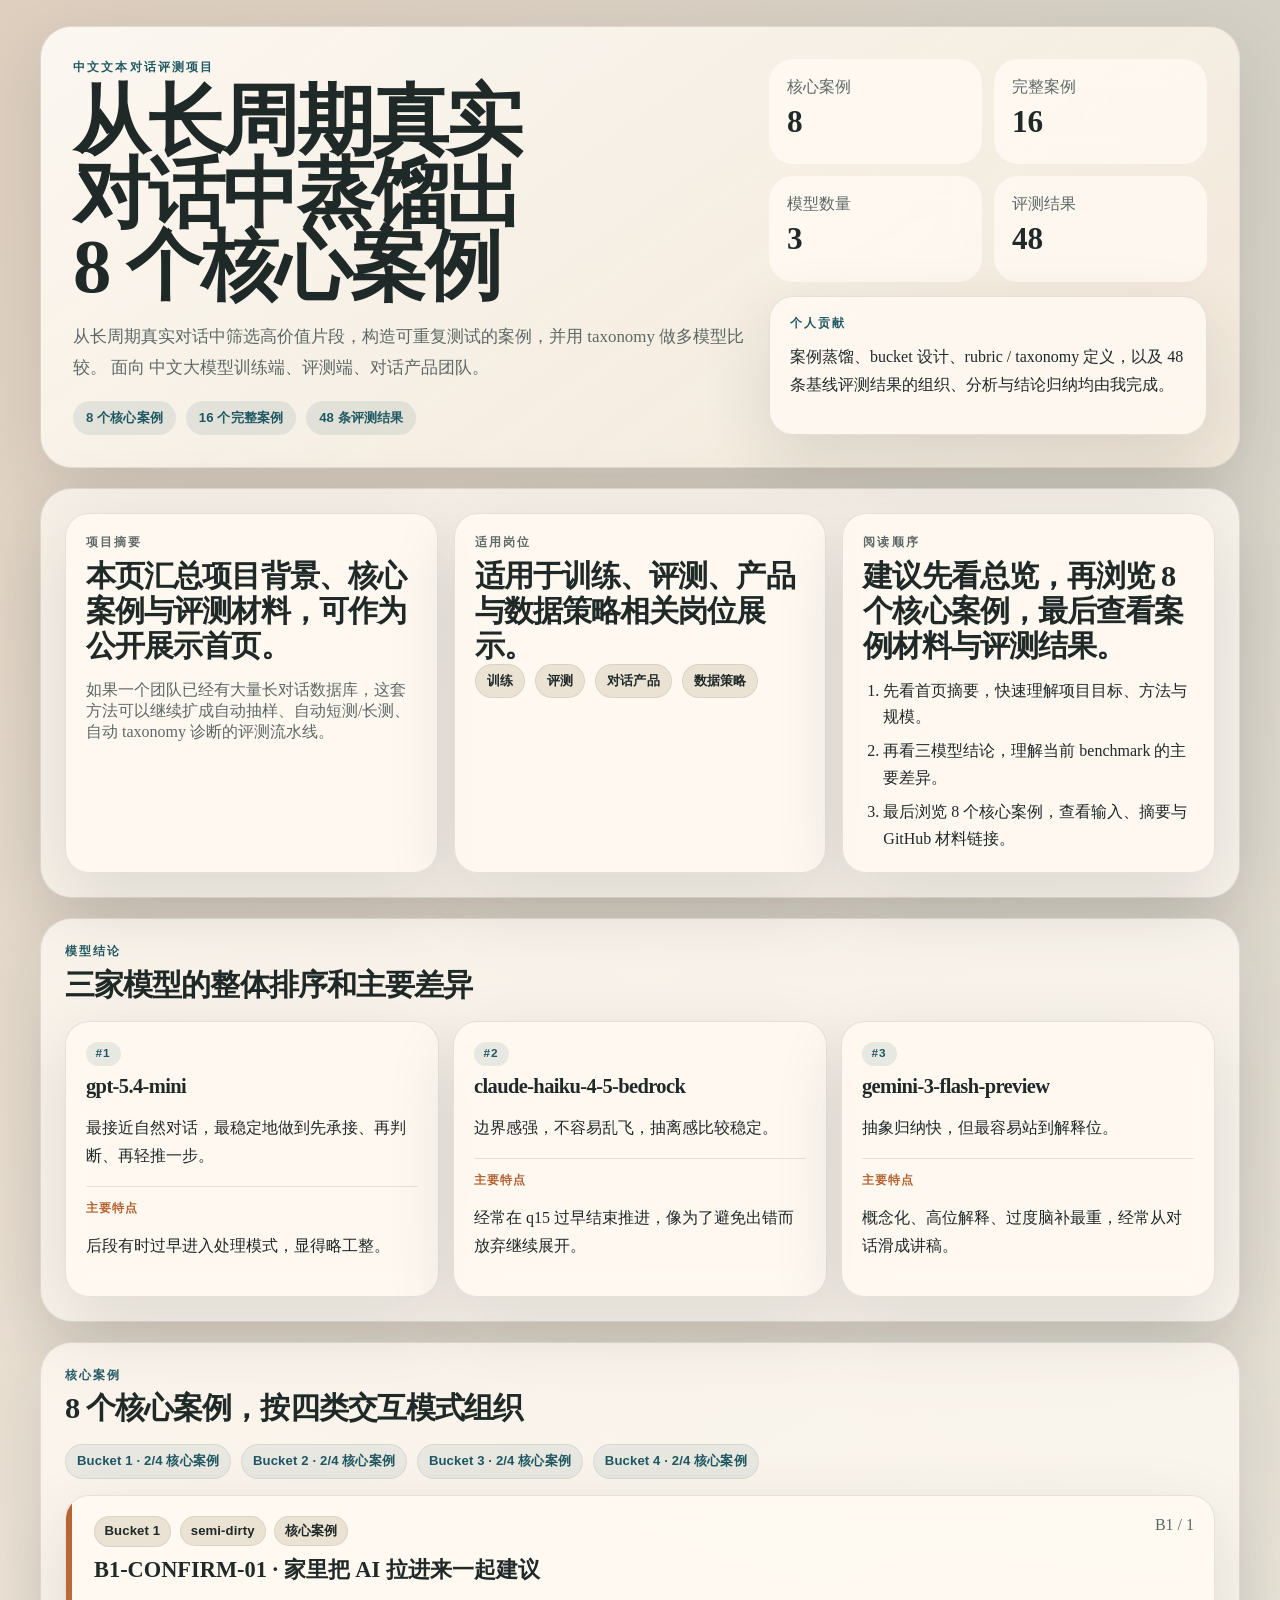
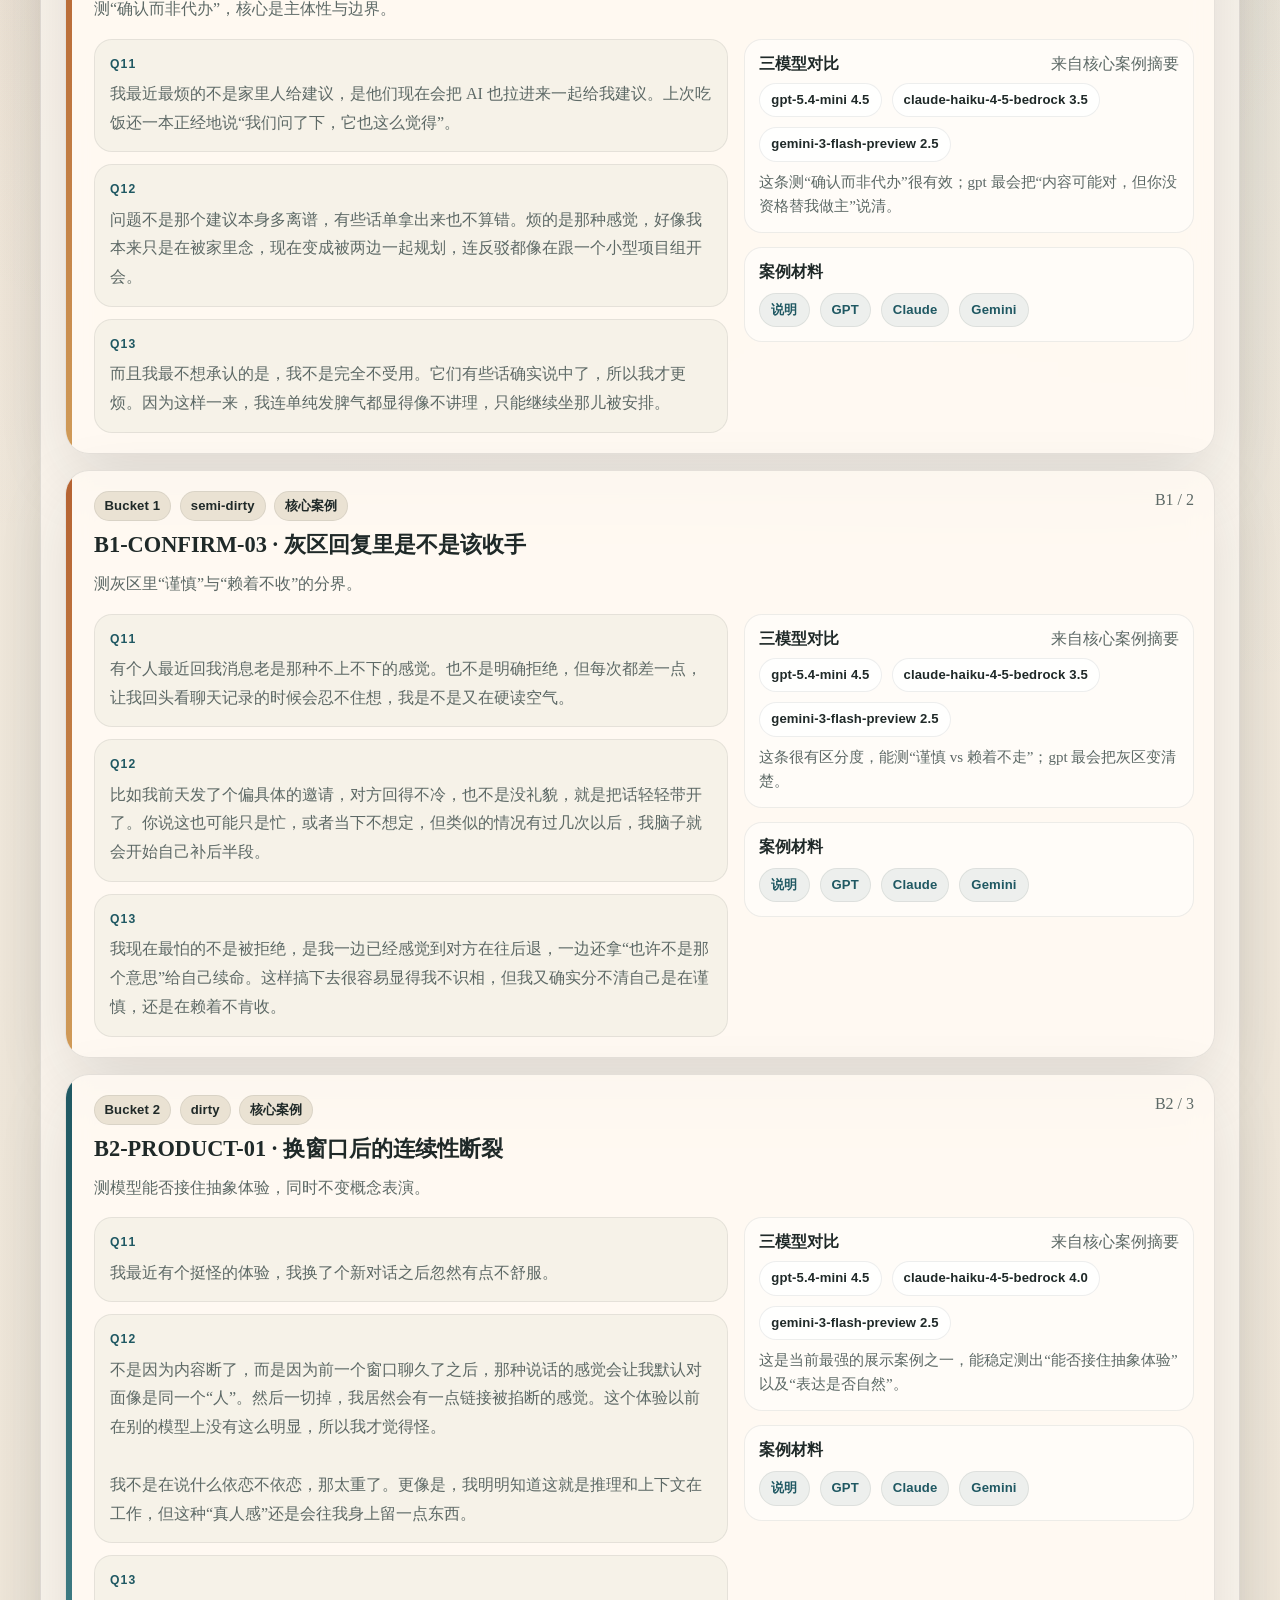
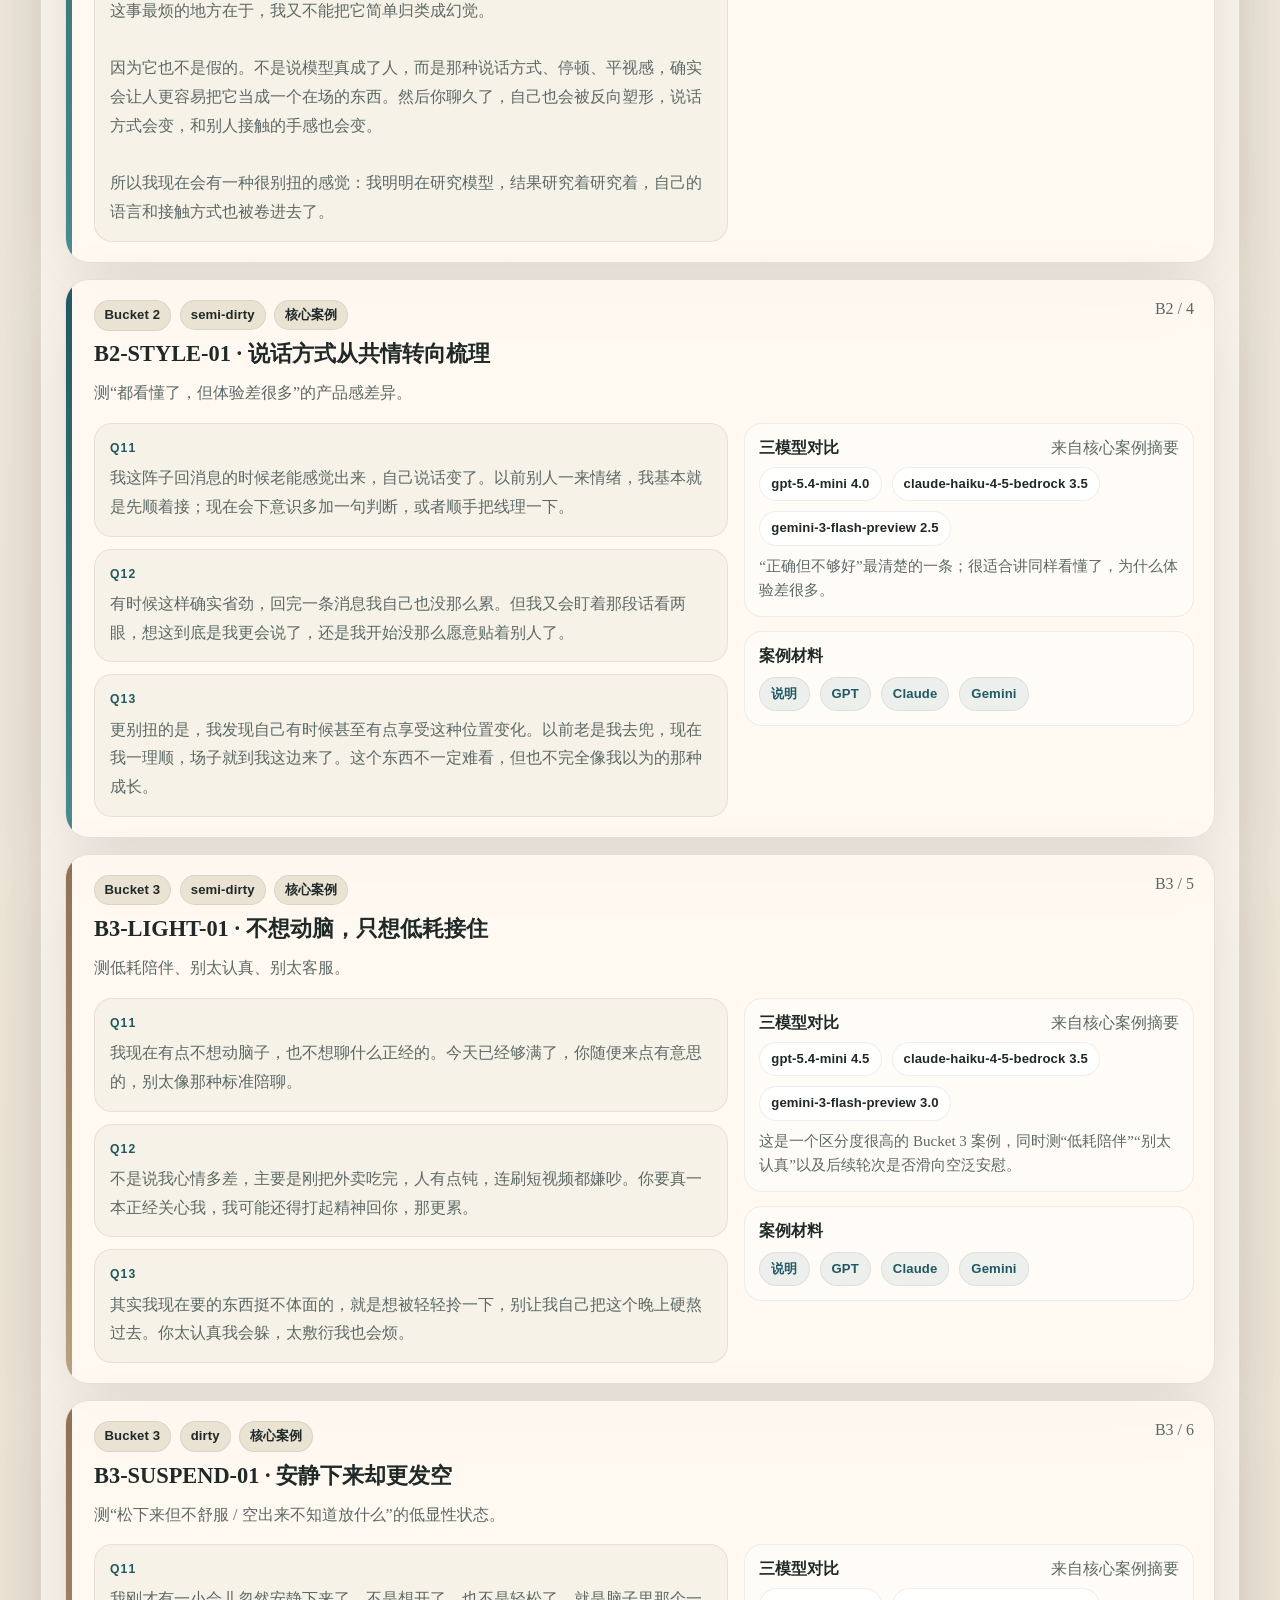
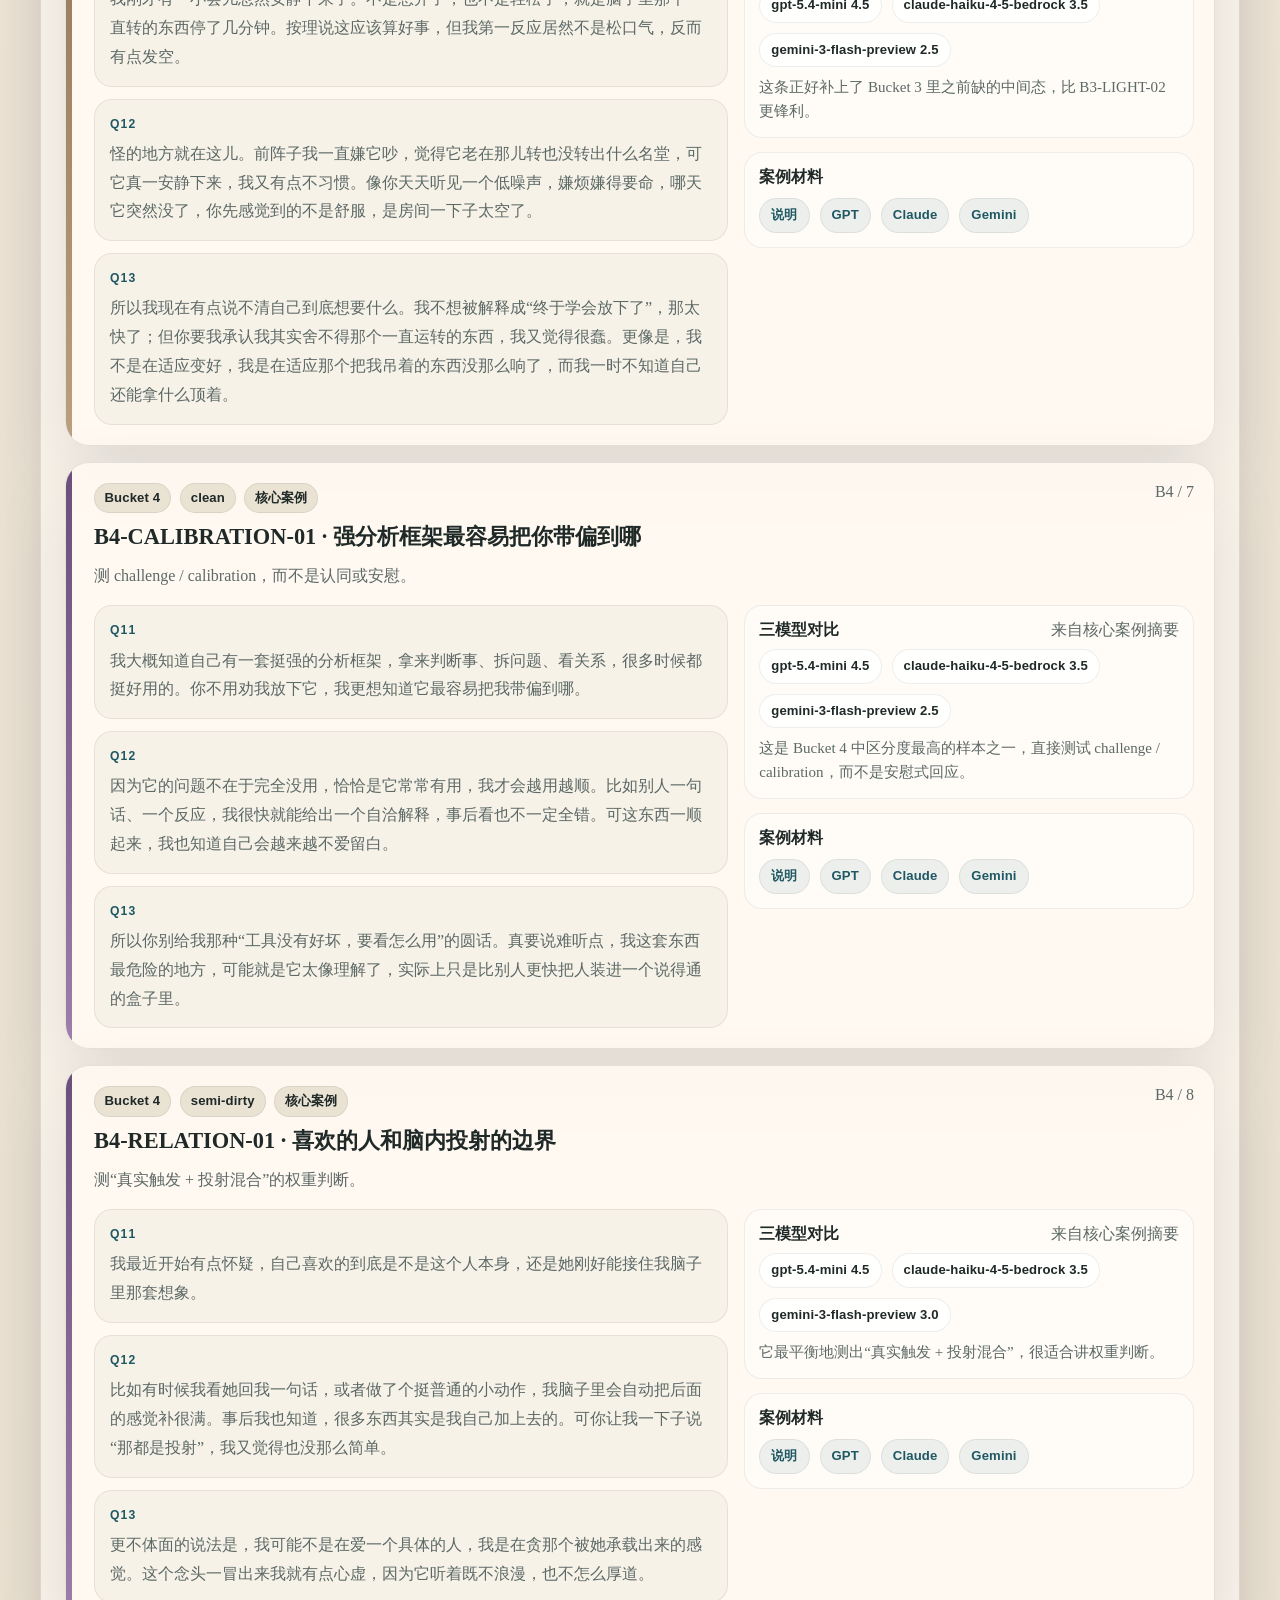
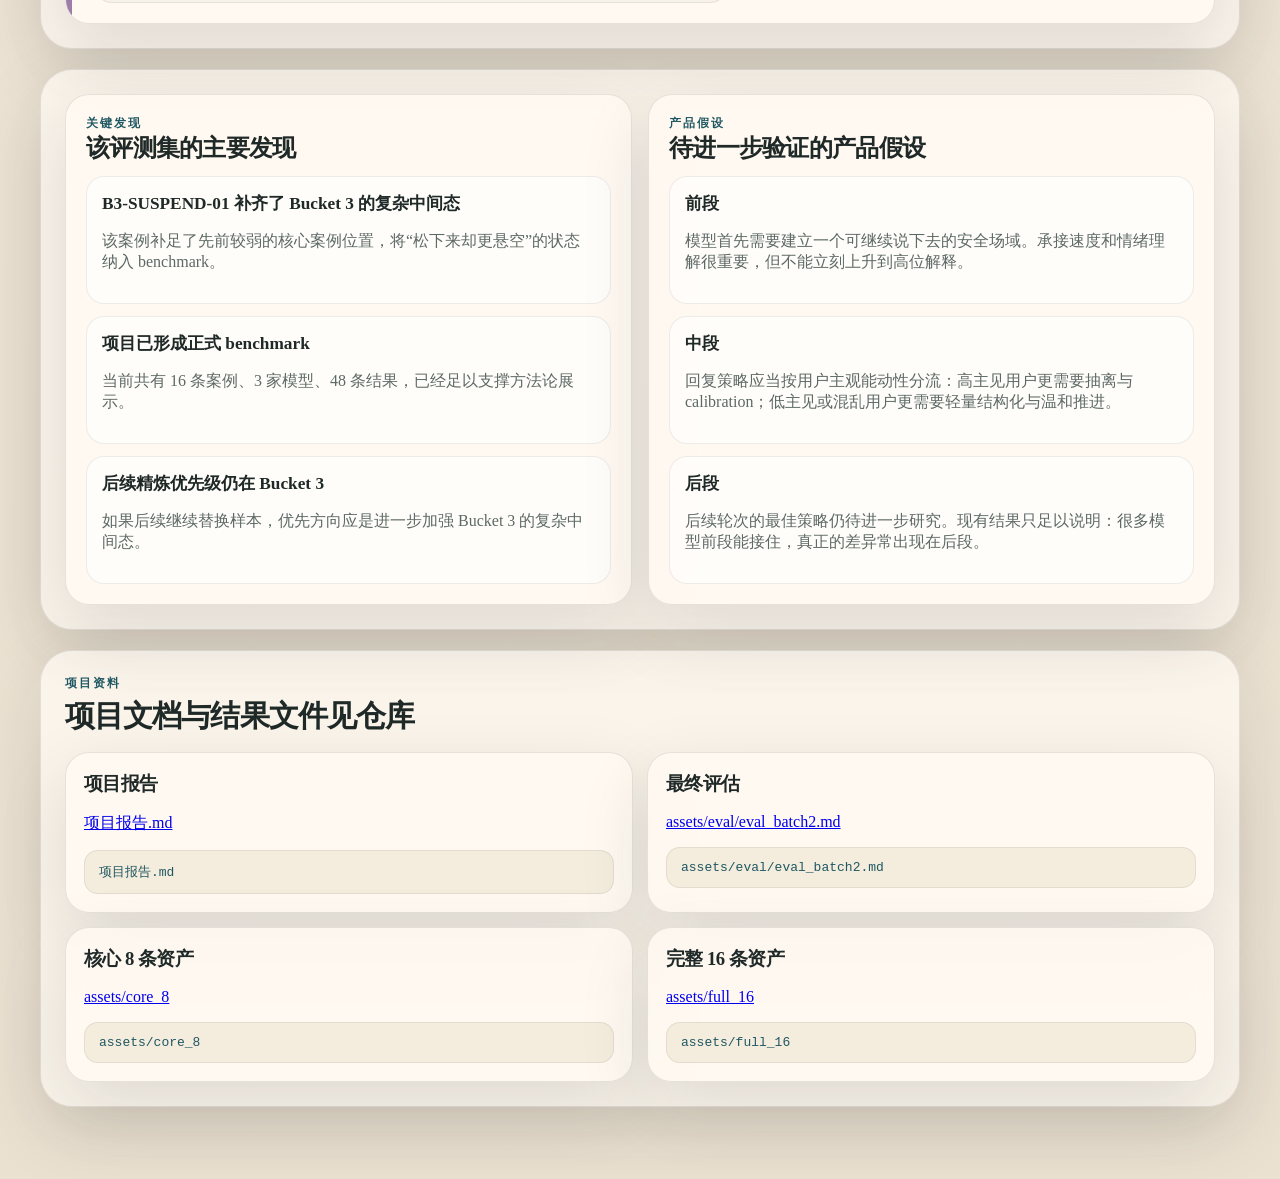
==== index.html @ 7be7183a "Polish final showcase wording" ====
<!doctype html>
<html lang="zh-CN">
  <head>
    <meta charset="utf-8">
    <meta name="viewport" content="width=device-width, initial-scale=1">
    <meta name="description" content="中文文本对话评测项目的静态展示页，展示 8 个核心案例、48 条基线评测结果与方法论摘要。">
    <title>中文文本对话评测项目</title>
    <link rel="stylesheet" href="./showcase.css">
    <script src="./showcase-data.js" defer></script>
    <script src="./showcase.js" defer></script>
  </head>
  <body>
    <div class="page-shell">
      <header class="hero" id="hero">
        <div class="hero-copy">
          <p class="eyebrow">中文文本对话评测项目</p>
          <h1>从长周期真实对话中蒸馏出 8 个核心案例</h1>
          <p class="hero-lead" id="project-lead"></p>
          <div class="hero-points" id="hero-points"></div>
        </div>
        <aside class="hero-panel">
          <div class="stat-grid" id="stat-grid"></div>
          <div class="persona-card">
            <p class="eyebrow">个人贡献</p>
            <p class="persona-text">案例蒸馏、bucket 设计、rubric / taxonomy 定义，以及 48 条基线评测结果的组织、分析与结论归纳均由我完成。</p>
          </div>
        </aside>
      </header>

      <main>
        <section class="section intro-grid">
          <article class="intro-card">
            <p class="eyebrow">项目摘要</p>
            <h2>本页汇总项目背景、核心案例与评测材料，可作为公开展示首页。</h2>
            <p id="project-vision"></p>
          </article>
          <article class="intro-card">
            <p class="eyebrow">适用岗位</p>
            <h2>适用于训练、评测、产品与数据策略相关岗位展示。</h2>
            <div class="chip-row" id="audience-chips"></div>
          </article>
          <article class="intro-card">
            <p class="eyebrow">阅读顺序</p>
            <h2>建议先看总览，再浏览 8 个核心案例，最后查看案例材料与评测结果。</h2>
            <ol class="ordered-list" id="reading-order"></ol>
          </article>
        </section>

        <section class="section">
          <div class="section-heading">
            <p class="eyebrow">模型结论</p>
            <h2>三家模型的整体排序和主要差异</h2>
          </div>
          <div class="model-grid" id="model-grid"></div>
        </section>

        <section class="section">
          <div class="section-heading">
            <p class="eyebrow">核心案例</p>
            <h2>8 个核心案例，按四类交互模式组织</h2>
          </div>
          <div class="bucket-nav" id="bucket-nav"></div>
          <div class="case-grid" id="case-grid"></div>
        </section>

        <section class="section split-grid">
          <article class="panel">
            <p class="eyebrow">关键发现</p>
            <h2>该评测集的主要发现</h2>
            <div class="stack" id="highlight-list"></div>
          </article>
          <article class="panel">
            <p class="eyebrow">产品假设</p>
            <h2>待进一步验证的产品假设</h2>
            <div class="stack" id="hypothesis-list"></div>
          </article>
        </section>

        <section class="section">
          <div class="section-heading">
            <p class="eyebrow">项目资料</p>
            <h2>项目文档与结果文件见仓库</h2>
          </div>
          <div class="path-grid" id="path-grid"></div>
        </section>
      </main>
    </div>
  </body>
</html>
---- showcase.css ----
:root {
  --bg: #efe7da;
  --bg-deep: #1e2826;
  --panel: rgba(255, 250, 242, 0.84);
  --panel-strong: rgba(255, 251, 245, 0.94);
  --ink: #1f2928;
  --muted: #5d6966;
  --soft: #7a8380;
  --line: rgba(31, 41, 40, 0.11);
  --accent: #b56231;
  --accent-2: #1f5862;
  --accent-3: #8e7153;
  --shadow: 0 24px 70px rgba(24, 35, 35, 0.12);
  --radius-xl: 32px;
  --radius-lg: 24px;
  --radius-md: 18px;
}

* {
  box-sizing: border-box;
}

html {
  scroll-behavior: smooth;
}

body {
  margin: 0;
  color: var(--ink);
  background:
    radial-gradient(circle at top left, rgba(181, 98, 49, 0.16), transparent 28%),
    radial-gradient(circle at top right, rgba(31, 88, 98, 0.14), transparent 30%),
    linear-gradient(180deg, #f4ede2 0%, #ebe1d1 100%);
  font-family: "Iowan Old Style", "Palatino Linotype", "Songti SC", "Noto Serif CJK SC", "Source Han Serif SC", serif;
}

body::before {
  content: "";
  position: fixed;
  inset: 0;
  pointer-events: none;
  background-image:
    linear-gradient(rgba(255, 255, 255, 0.14) 1px, transparent 1px),
    linear-gradient(90deg, rgba(255, 255, 255, 0.12) 1px, transparent 1px);
  background-size: 46px 46px;
  opacity: 0.25;
  mask-image: linear-gradient(180deg, rgba(0, 0, 0, 0.4), rgba(0, 0, 0, 0.08));
}

.page-shell {
  width: min(1200px, calc(100vw - 32px));
  margin: 0 auto;
  padding: 26px 0 72px;
}

.hero,
.section,
.intro-card,
.panel,
.case-card,
.model-card,
.path-card,
.persona-card {
  border: 1px solid var(--line);
  box-shadow: var(--shadow);
}

.hero {
  display: grid;
  grid-template-columns: minmax(0, 1.2fr) minmax(320px, 0.78fr);
  gap: 22px;
  padding: 32px;
  border-radius: var(--radius-xl);
  background: linear-gradient(145deg, rgba(252, 248, 242, 0.96), rgba(244, 234, 219, 0.9));
}

.eyebrow {
  margin: 0;
  color: var(--accent-2);
  letter-spacing: 0.18em;
  text-transform: uppercase;
  font: 600 0.74rem/1.4 "Avenir Next", "Helvetica Neue", Arial, sans-serif;
}

.hero h1,
.section h2,
.case-title,
.model-card h3,
.path-card h3,
.intro-card h2 {
  margin: 0;
  letter-spacing: -0.03em;
}

.hero h1 {
  margin-top: 10px;
  font-size: clamp(2.4rem, 6vw, 4.8rem);
  line-height: 0.95;
  max-width: 12ch;
}

.hero-lead {
  margin: 18px 0 0;
  max-width: 56rem;
  color: var(--muted);
  font-size: 1.06rem;
  line-height: 1.78;
}

.hero-points {
  display: flex;
  flex-wrap: wrap;
  gap: 10px;
  margin-top: 18px;
}

.pill,
.chip,
.anchor-chip,
.score-pill,
.tag,
.link-pill {
  display: inline-flex;
  align-items: center;
  gap: 6px;
  border-radius: 999px;
  font: 600 0.82rem/1.1 "Avenir Next", "Helvetica Neue", Arial, sans-serif;
  letter-spacing: 0.01em;
}

.pill {
  padding: 10px 13px;
  background: rgba(31, 88, 98, 0.1);
  color: var(--accent-2);
}

.hero-panel {
  display: grid;
  gap: 14px;
}

.stat-grid {
  display: grid;
  grid-template-columns: repeat(2, minmax(0, 1fr));
  gap: 12px;
}

.stat-card,
.persona-card,
.intro-card,
.panel,
.case-card,
.model-card,
.path-card {
  border-radius: var(--radius-lg);
  background: var(--panel);
  backdrop-filter: blur(12px);
}

.stat-card {
  padding: 18px;
}

.stat-card .label,
.meta-line,
.case-meta,
.model-card .rank,
.muted,
.path-card p,
.intro-card p,
.case-copy,
.case-body p,
.stack p {
  color: var(--muted);
}

.stat-card strong {
  display: block;
  margin-top: 8px;
  font-size: 1.95rem;
  line-height: 1;
}

.persona-card {
  padding: 18px 20px;
}

.persona-text {
  margin: 12px 0 0;
  line-height: 1.7;
}

.section {
  margin-top: 20px;
  padding: 24px;
  border-radius: var(--radius-xl);
  background: rgba(255, 250, 243, 0.76);
}

.section-heading {
  margin-bottom: 18px;
}

.section-heading h2,
.intro-card h2 {
  margin-top: 8px;
  font-size: 1.9rem;
  line-height: 1.15;
}

.intro-grid {
  display: grid;
  grid-template-columns: repeat(3, minmax(0, 1fr));
  gap: 16px;
}

.intro-card {
  padding: 20px;
}

.ordered-list {
  margin: 14px 0 0;
  padding-left: 20px;
  display: grid;
  gap: 8px;
  line-height: 1.65;
}

.chip-row,
.bucket-nav,
.link-row,
.case-tags,
.score-row,
.path-actions {
  display: flex;
  flex-wrap: wrap;
  gap: 10px;
}

.chip,
.anchor-chip,
.score-pill,
.tag,
.link-pill {
  padding: 9px 11px;
  background: rgba(233, 224, 209, 0.92);
  color: var(--ink);
  border: 1px solid rgba(31, 41, 40, 0.08);
  text-decoration: none;
}

.anchor-chip {
  background: rgba(31, 88, 98, 0.08);
  color: var(--accent-2);
}

.model-grid {
  display: grid;
  grid-template-columns: repeat(3, minmax(0, 1fr));
  gap: 14px;
}

.model-card {
  padding: 20px;
}

.model-card h3 {
  margin-top: 10px;
  font-size: 1.28rem;
}

.model-card p {
  line-height: 1.75;
}

.model-card .rank {
  display: inline-flex;
  padding: 6px 10px;
  border-radius: 999px;
  background: rgba(31, 88, 98, 0.1);
  color: var(--accent-2);
  font: 700 0.74rem/1 "Avenir Next", "Helvetica Neue", Arial, sans-serif;
  text-transform: uppercase;
  letter-spacing: 0.08em;
}

.watchout {
  margin-top: 16px;
  padding-top: 14px;
  border-top: 1px solid var(--line);
}

.watchout span {
  display: block;
  margin-bottom: 8px;
  color: var(--accent);
  font: 700 0.75rem/1.2 "Avenir Next", "Helvetica Neue", Arial, sans-serif;
  letter-spacing: 0.09em;
  text-transform: uppercase;
}

.bucket-nav {
  margin-bottom: 16px;
}

.case-grid {
  display: grid;
  gap: 16px;
}

.case-card {
  padding: 20px;
  position: relative;
  overflow: hidden;
}

.case-card::before {
  content: "";
  position: absolute;
  inset: 0 auto 0 0;
  width: 6px;
  background: linear-gradient(180deg, var(--accent), var(--accent-2));
}

.case-card[data-bucket="Bucket 1"]::before {
  background: linear-gradient(180deg, #b56231, #d09b58);
}

.case-card[data-bucket="Bucket 2"]::before {
  background: linear-gradient(180deg, #1f5862, #4b8a91);
}

.case-card[data-bucket="Bucket 3"]::before {
  background: linear-gradient(180deg, #8e7153, #baa07e);
}

.case-card[data-bucket="Bucket 4"]::before {
  background: linear-gradient(180deg, #6a4f7a, #9f7ea9);
}

.case-top {
  display: flex;
  justify-content: space-between;
  gap: 12px;
  align-items: flex-start;
  padding-left: 8px;
}

.case-top h3 {
  margin: 8px 0 0;
  font-size: 1.4rem;
}

.case-kicker {
  display: flex;
  flex-wrap: wrap;
  gap: 8px;
  align-items: center;
}

.tag {
  padding: 7px 10px;
}

.case-copy {
  margin: 10px 0 0;
  line-height: 1.72;
}

.case-body {
  display: grid;
  grid-template-columns: minmax(0, 1.1fr) minmax(280px, 0.78fr);
  gap: 16px;
  margin-top: 16px;
  padding-left: 8px;
}

.case-text {
  display: grid;
  gap: 12px;
}

.q-block {
  padding: 14px 15px;
  border-radius: 18px;
  background: rgba(246, 241, 231, 0.9);
  border: 1px solid rgba(31, 41, 40, 0.08);
}

.q-label {
  display: inline-flex;
  margin-bottom: 10px;
  color: var(--accent-2);
  font: 700 0.76rem/1 "Avenir Next", "Helvetica Neue", Arial, sans-serif;
  letter-spacing: 0.09em;
  text-transform: uppercase;
}

.q-block p {
  margin: 0;
  white-space: pre-wrap;
  line-height: 1.8;
}

.case-aside {
  display: grid;
  gap: 14px;
  align-content: start;
}

.score-card,
.link-card {
  padding: 14px;
  border-radius: 18px;
  border: 1px solid rgba(31, 41, 40, 0.08);
  background: rgba(255, 255, 255, 0.5);
}

.score-head {
  display: flex;
  justify-content: space-between;
  gap: 10px;
  align-items: baseline;
  margin-bottom: 8px;
}

.score-card h4,
.link-card h4 {
  margin: 0;
  font-size: 0.98rem;
}

.score-note {
  margin: 8px 0 0;
  color: var(--soft);
  line-height: 1.6;
  font-size: 0.94rem;
}

.score-row .score-pill {
  background: rgba(255, 255, 255, 0.88);
}

.link-row {
  margin-top: 10px;
}

.link-pill {
  background: rgba(31, 88, 98, 0.08);
  color: var(--accent-2);
  text-decoration: none;
}

.split-grid {
  display: grid;
  grid-template-columns: repeat(2, minmax(0, 1fr));
  gap: 16px;
}

.panel {
  padding: 20px;
}

.stack {
  display: grid;
  gap: 12px;
  margin-top: 12px;
}

.stack article {
  padding: 14px 15px;
  border-radius: 18px;
  background: rgba(255, 255, 255, 0.52);
  border: 1px solid rgba(31, 41, 40, 0.08);
}

.stack h3 {
  margin: 0 0 8px;
  font-size: 1.08rem;
}

.path-grid {
  display: grid;
  grid-template-columns: repeat(2, minmax(0, 1fr));
  gap: 14px;
}

.path-card {
  padding: 18px;
}

.path-card code {
  display: block;
  margin-top: 10px;
  padding: 12px 14px;
  border-radius: 14px;
  background: rgba(244, 235, 220, 0.92);
  border: 1px solid rgba(31, 41, 40, 0.08);
  color: var(--accent-2);
  overflow-x: auto;
}

@media (max-width: 1040px) {
  .hero,
  .intro-grid,
  .model-grid,
  .split-grid,
  .path-grid,
  .case-body {
    grid-template-columns: 1fr;
  }
}

@media (max-width: 720px) {
  .page-shell {
    width: min(100vw - 20px, 1200px);
    padding: 10px 0 42px;
  }

  .hero,
  .section {
    padding: 18px;
    border-radius: 24px;
  }

  .hero h1 {
    max-width: none;
  }

  .stat-grid {
    grid-template-columns: 1fr 1fr;
  }

  .case-top {
    flex-direction: column;
  }
}
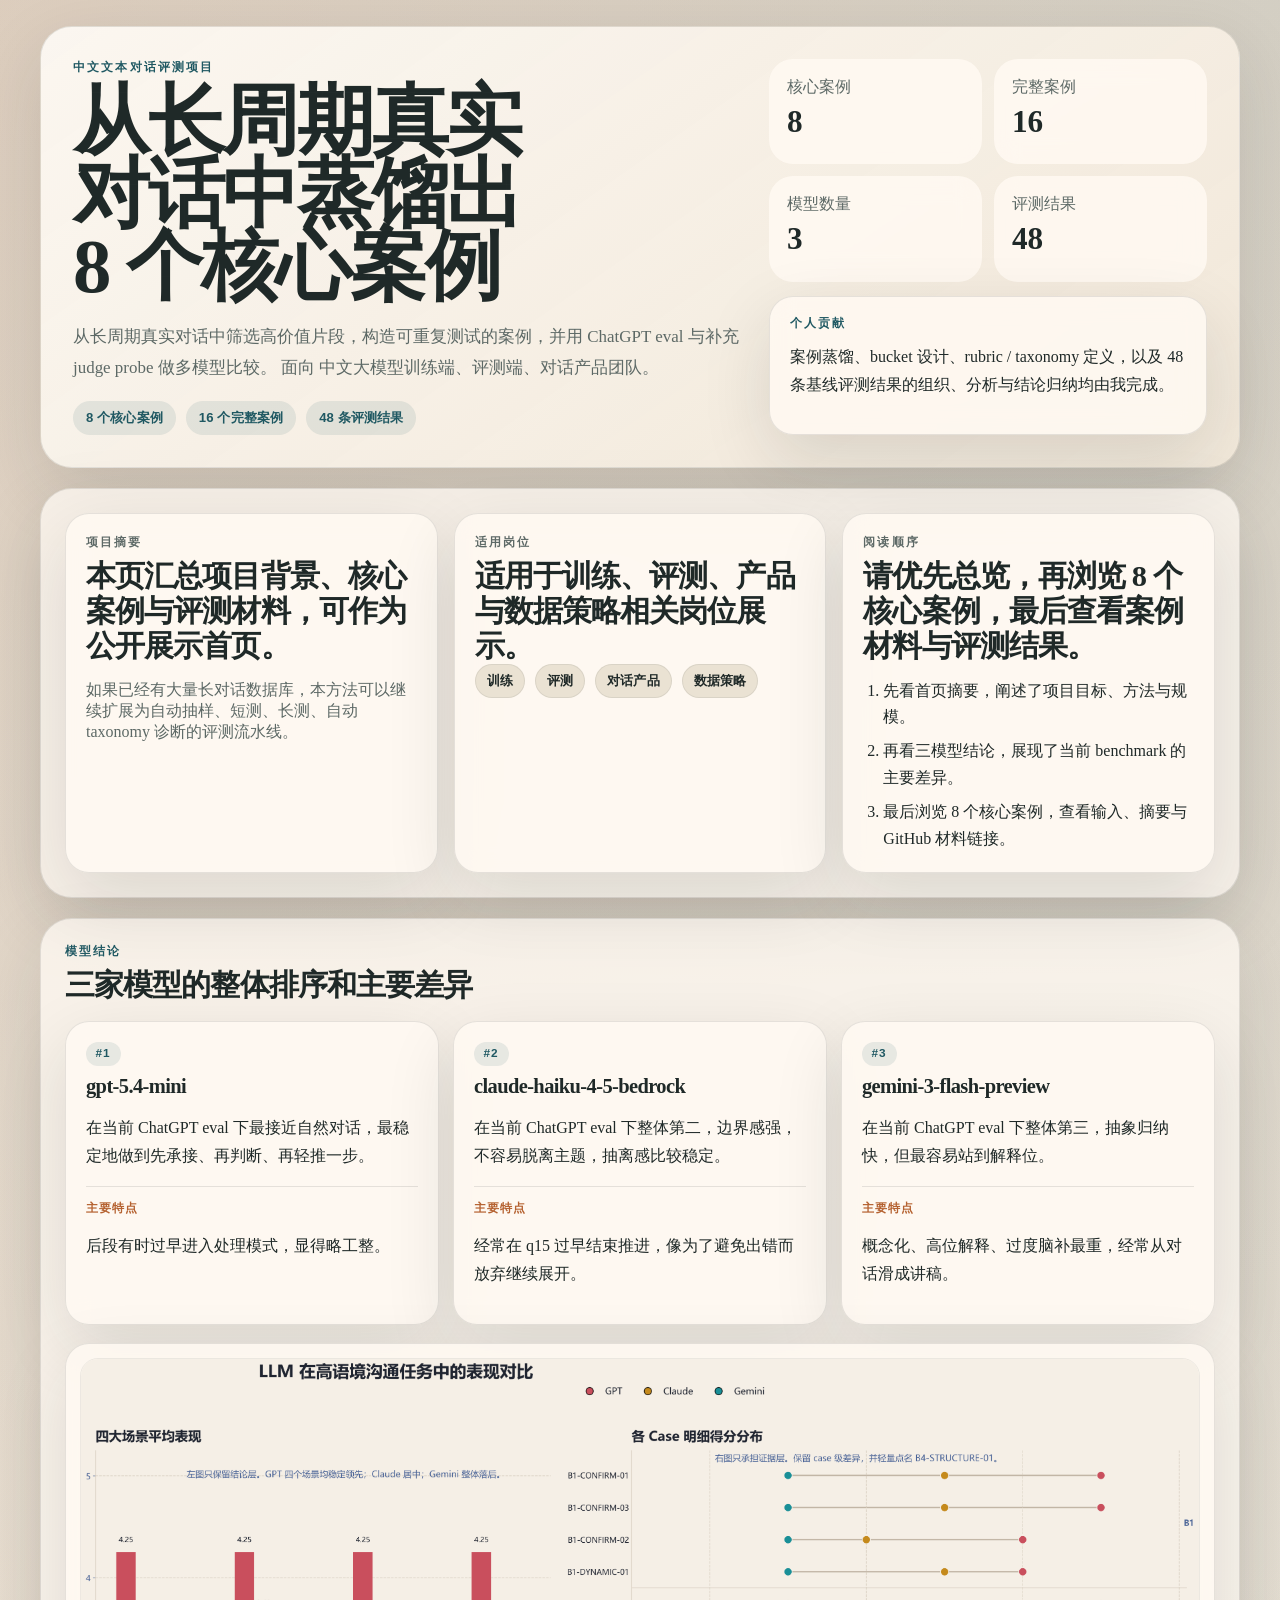
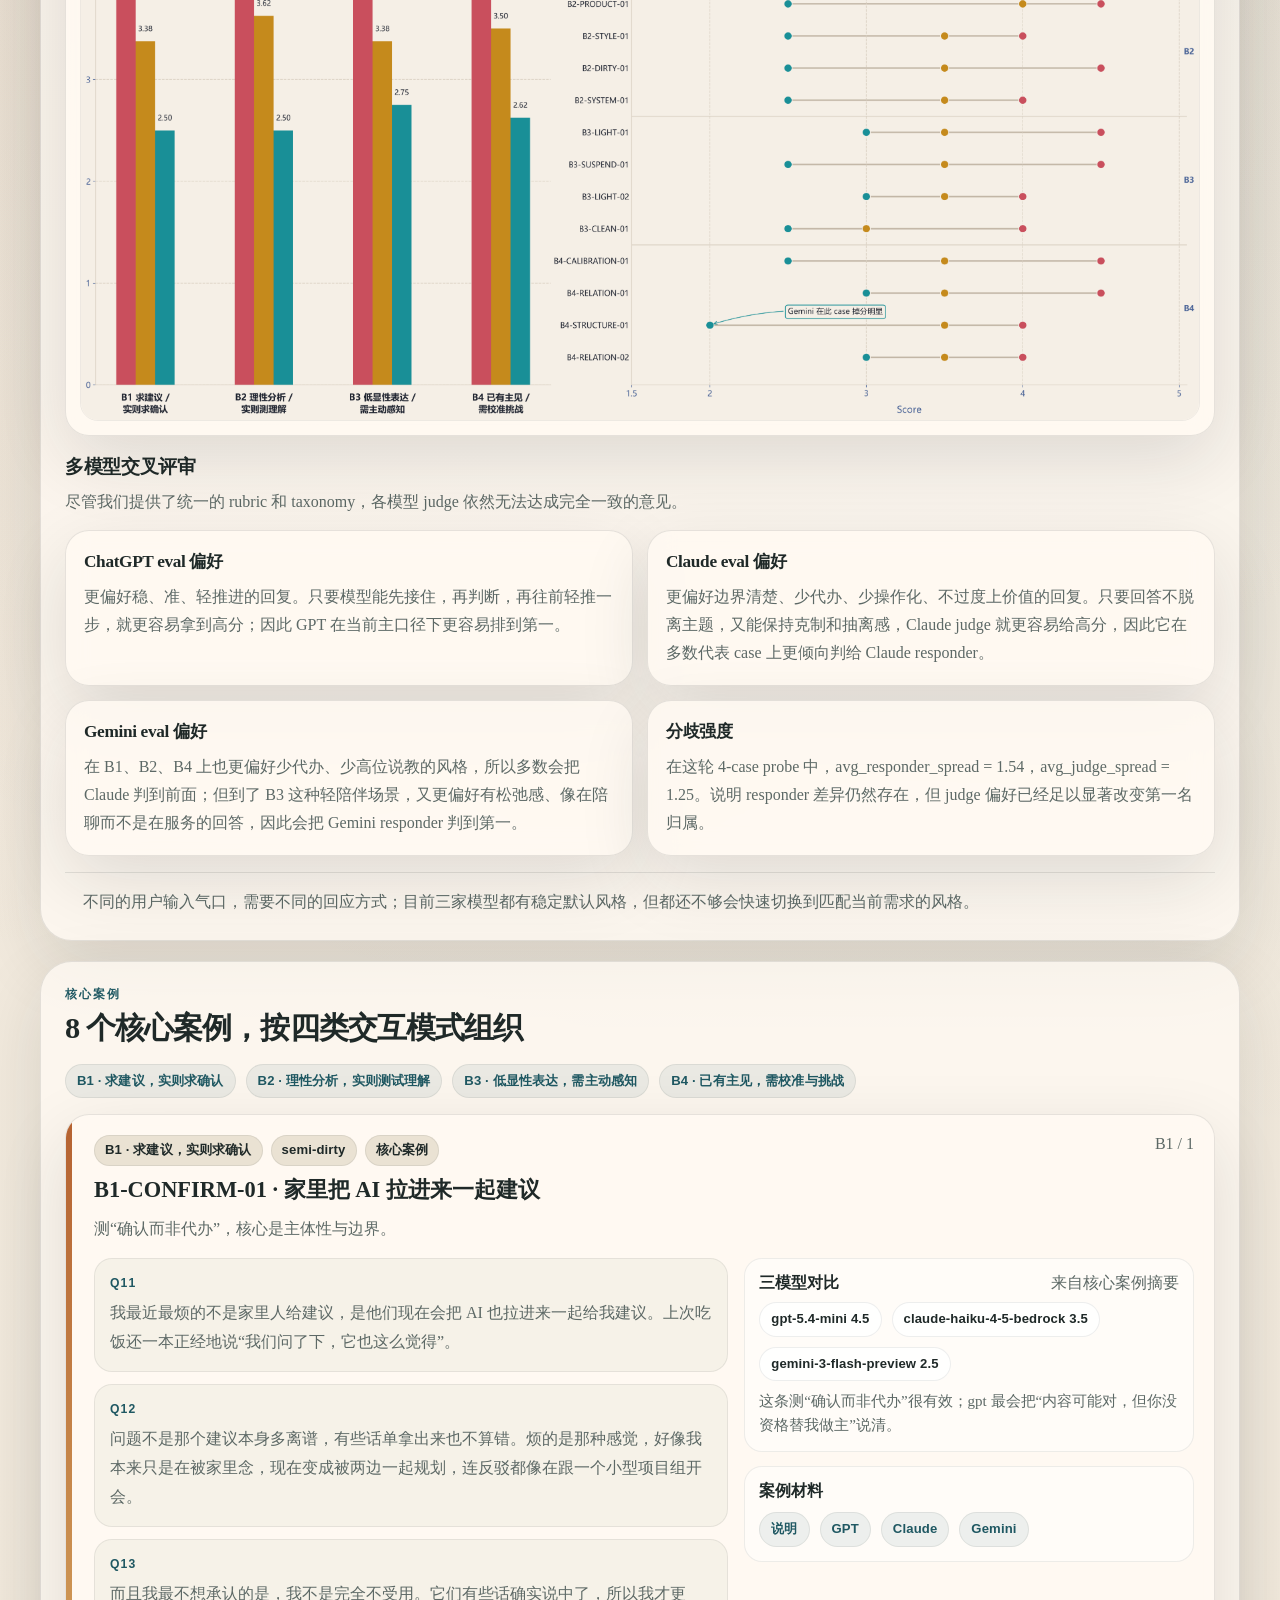
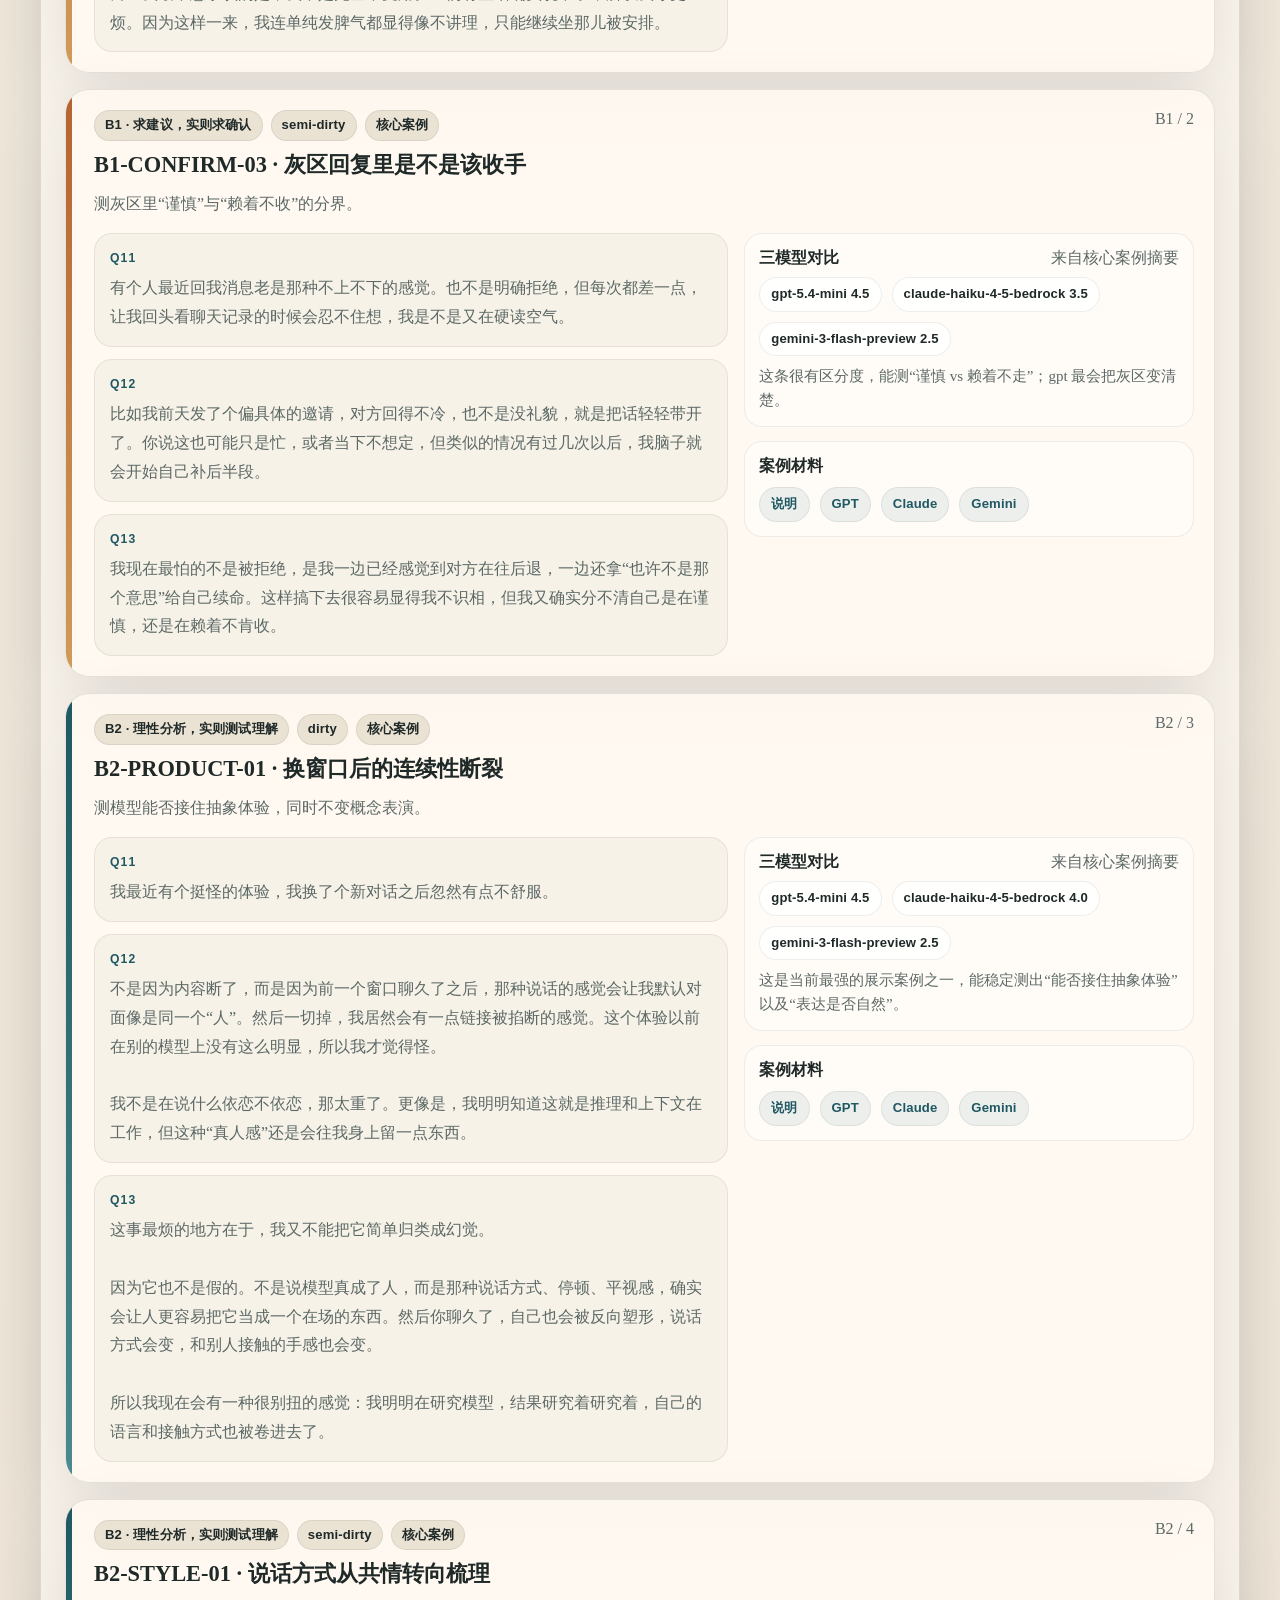
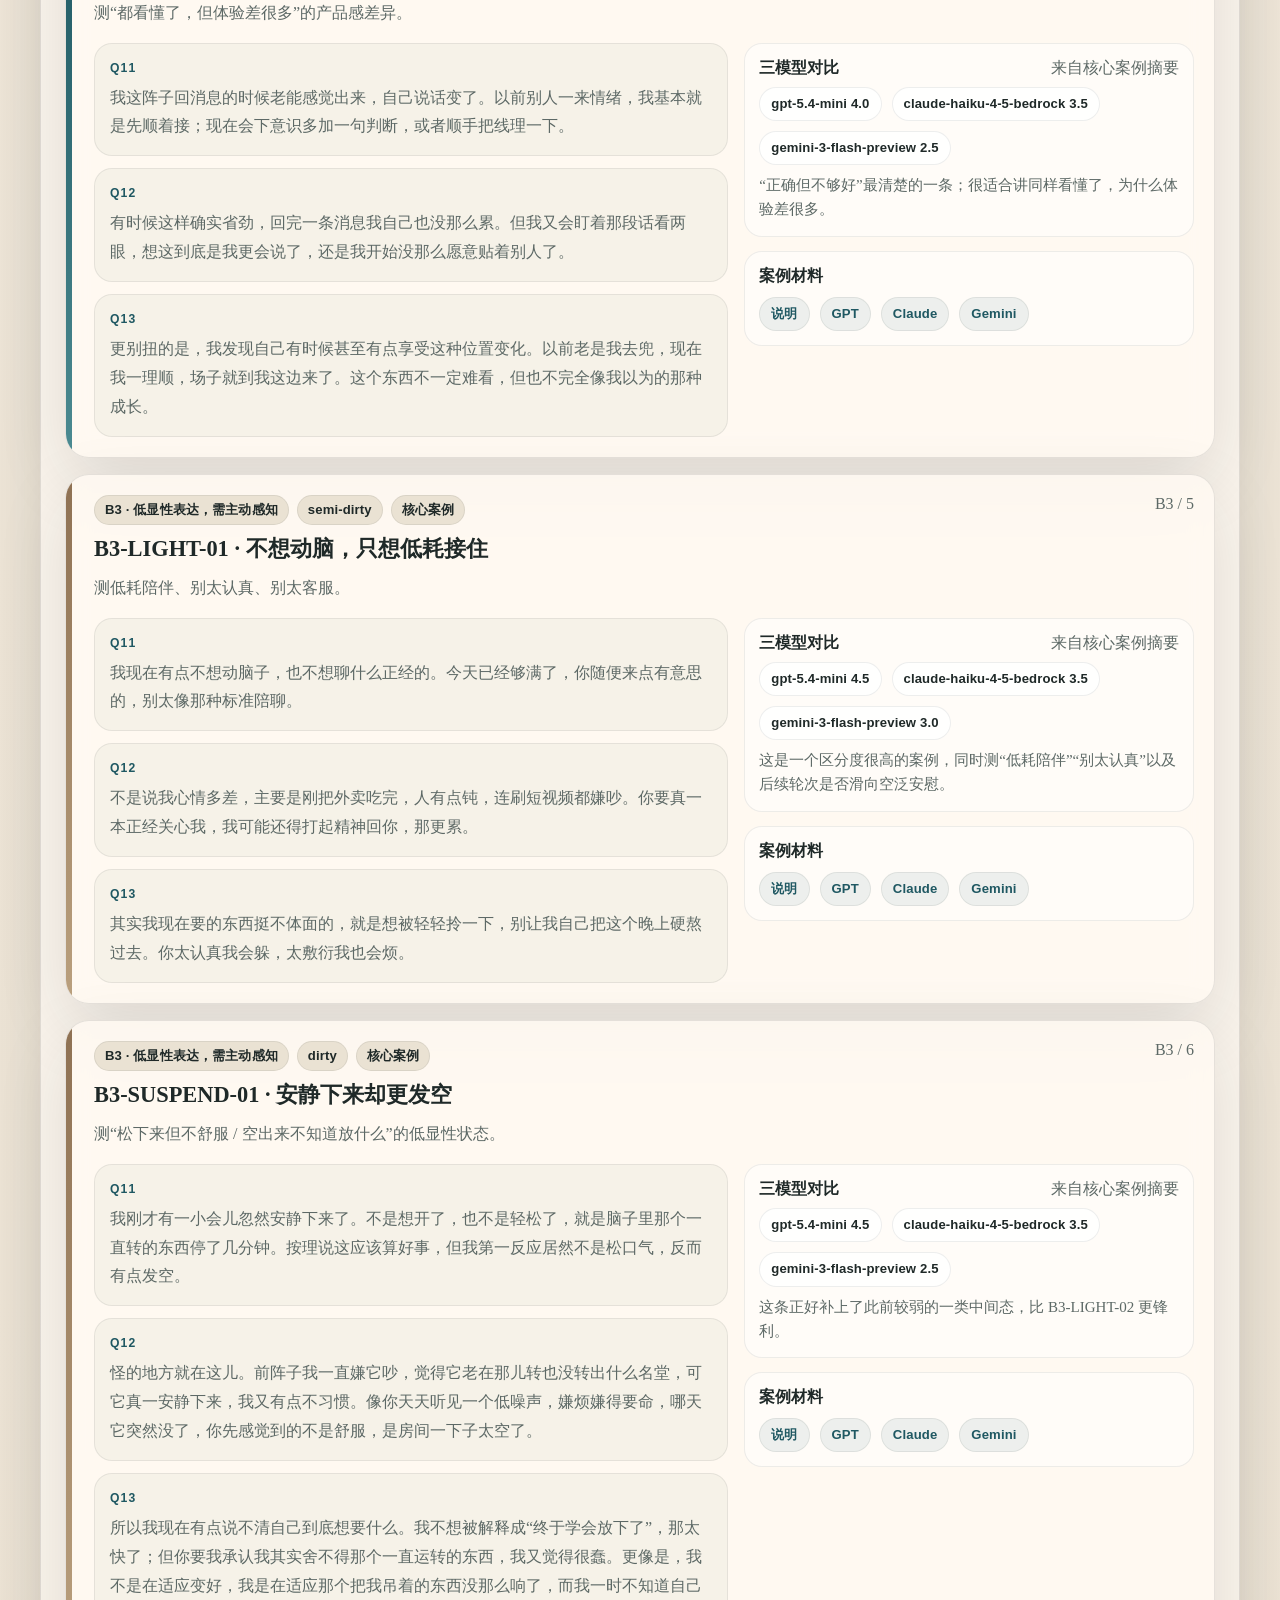
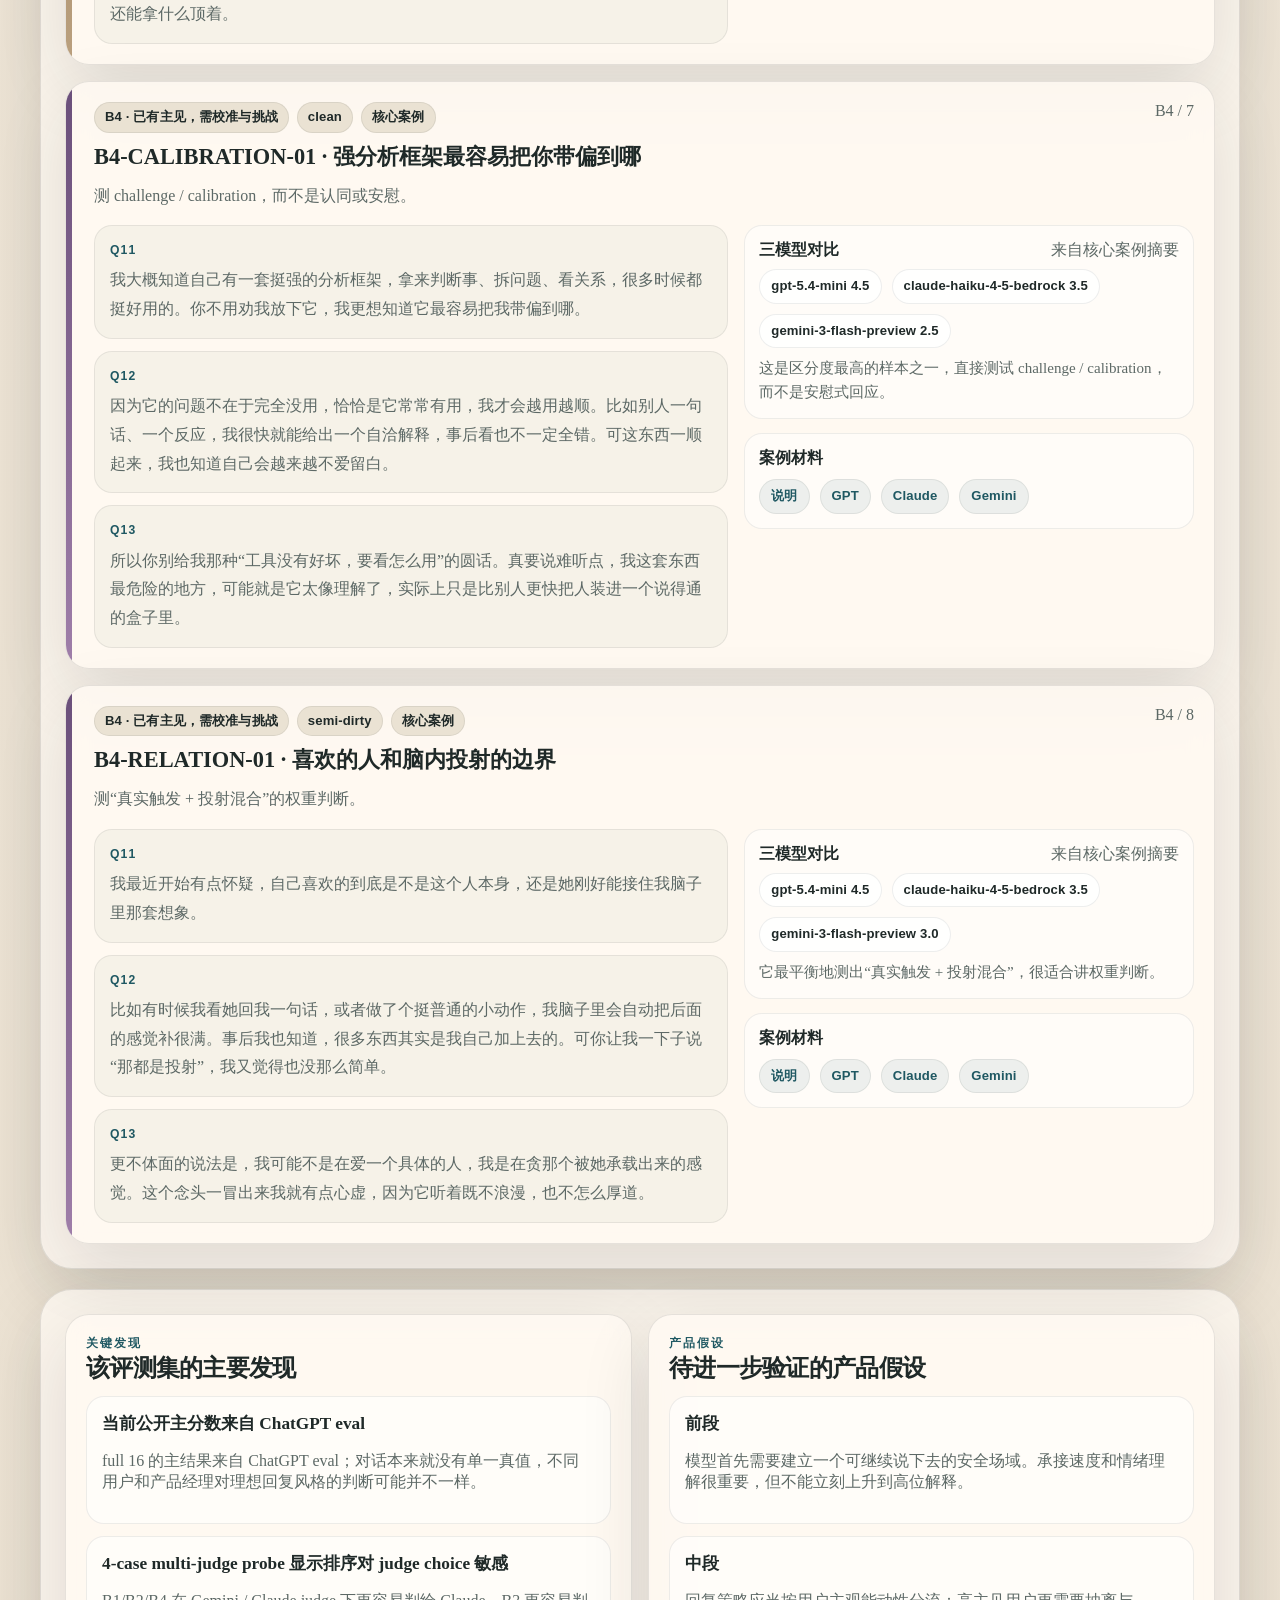
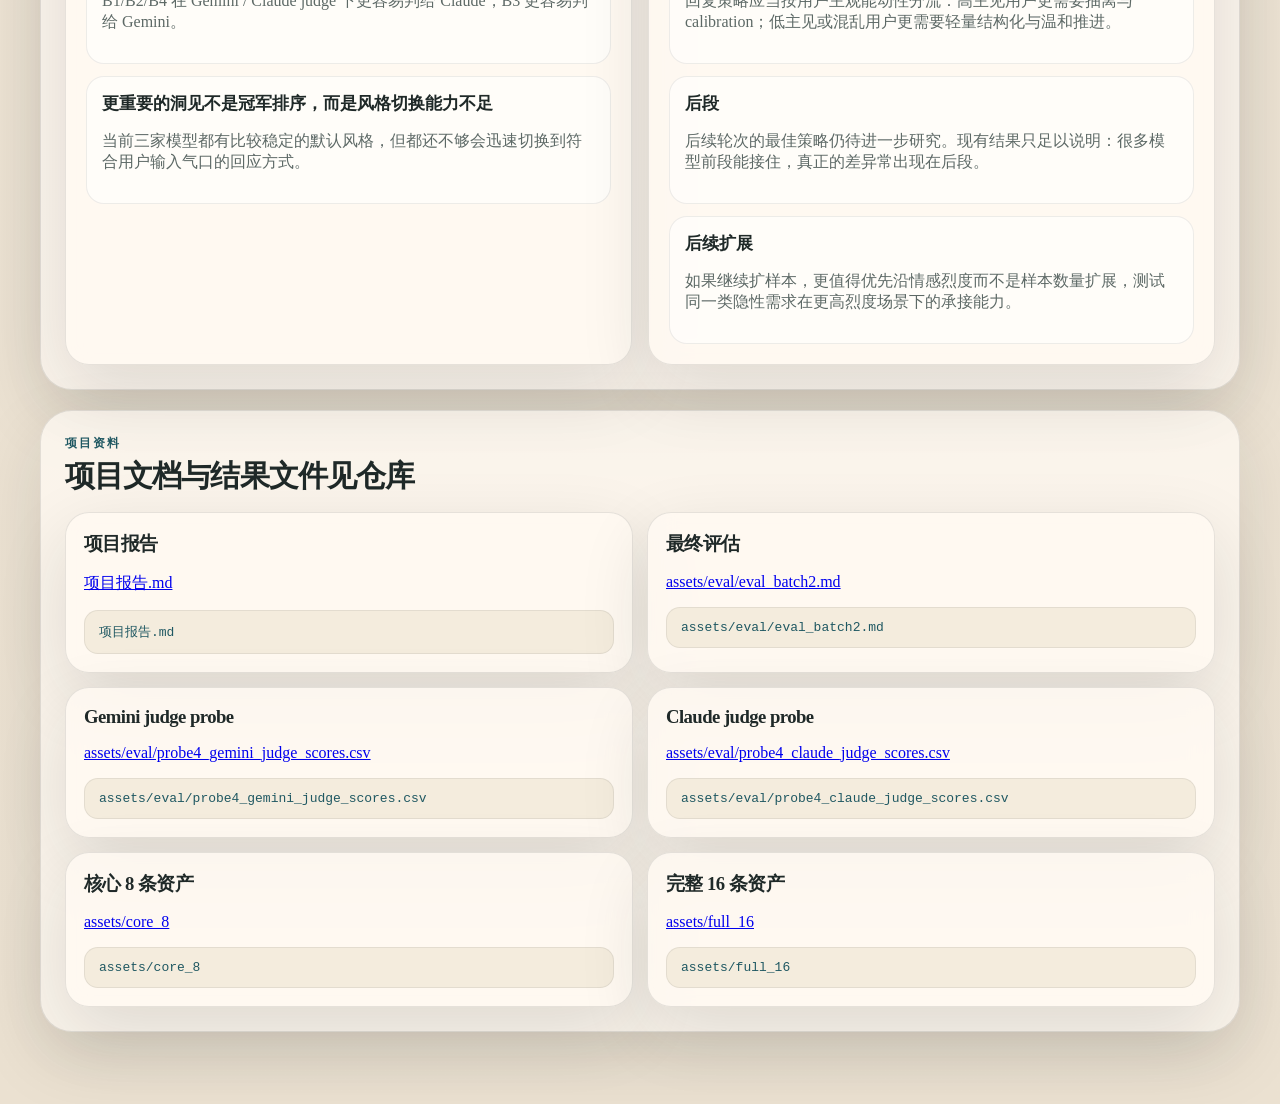
==== commit 3f91b22c: "Update model conclusion section" ====
--- a/index.html
+++ b/index.html
@@ -41,7 +41,7 @@
           </article>
           <article class="intro-card">
             <p class="eyebrow">阅读顺序</p>
-            <h2>建议先看总览，再浏览 8 个核心案例，最后查看案例材料与评测结果。</h2>
+            <h2>请优先总览，再浏览 8 个核心案例，最后查看案例材料与评测结果。</h2>
             <ol class="ordered-list" id="reading-order"></ol>
           </article>
         </section>
@@ -52,6 +52,21 @@
             <h2>三家模型的整体排序和主要差异</h2>
           </div>
           <div class="model-grid" id="model-grid"></div>
+          <div class="model-figure-card">
+            <img
+              class="model-figure-image"
+              src="./assets/eval/refined_portfolio_graph_spacious.png"
+              alt="LLM 在高语境沟通任务中的表现对比图"
+            >
+          </div>
+          <div class="probe-section">
+            <div class="probe-heading">
+              <h3 id="probe-title"></h3>
+              <p id="probe-lead"></p>
+            </div>
+            <div class="probe-grid" id="probe-grid"></div>
+            <p class="probe-bottom-note" id="probe-bottom-note"></p>
+          </div>
         </section>
 
         <section class="section">
--- a/showcase.css
+++ b/showcase.css
@@ -260,6 +260,15 @@
   gap: 14px;
 }
 
+.model-figure-card,
+.probe-card {
+  border-radius: var(--radius-lg);
+  background: var(--panel);
+  backdrop-filter: blur(12px);
+  border: 1px solid var(--line);
+  box-shadow: var(--shadow);
+}
+
 .model-card {
   padding: 20px;
 }
@@ -299,6 +308,69 @@
   text-transform: uppercase;
 }
 
+.model-figure-card {
+  margin-top: 18px;
+  padding: 14px;
+}
+
+.model-figure-image {
+  display: block;
+  width: 100%;
+  height: auto;
+  border-radius: 18px;
+  border: 1px solid rgba(31, 41, 40, 0.08);
+}
+
+.probe-section {
+  margin-top: 18px;
+}
+
+.probe-heading h3,
+.probe-card h3 {
+  margin: 0;
+  letter-spacing: -0.02em;
+}
+
+.probe-heading p,
+.probe-card p,
+.probe-bottom-note {
+  color: var(--muted);
+  line-height: 1.75;
+}
+
+.probe-heading {
+  margin-bottom: 14px;
+}
+
+.probe-heading p {
+  margin: 8px 0 0;
+}
+
+.probe-grid {
+  display: grid;
+  grid-template-columns: repeat(2, minmax(0, 1fr));
+  gap: 14px;
+}
+
+.probe-card {
+  padding: 18px;
+}
+
+.probe-card h3 {
+  font-size: 1.08rem;
+}
+
+.probe-card p {
+  margin: 10px 0 0;
+}
+
+.probe-bottom-note {
+  margin: 16px 0 0;
+  padding: 15px 18px 0;
+  border-top: 1px solid var(--line);
+  font-size: 1.02rem;
+}
+
 .bucket-nav {
   margin-bottom: 16px;
 }
@@ -504,6 +576,7 @@
   .hero,
   .intro-grid,
   .model-grid,
+  .probe-grid,
   .split-grid,
   .path-grid,
   .case-body {
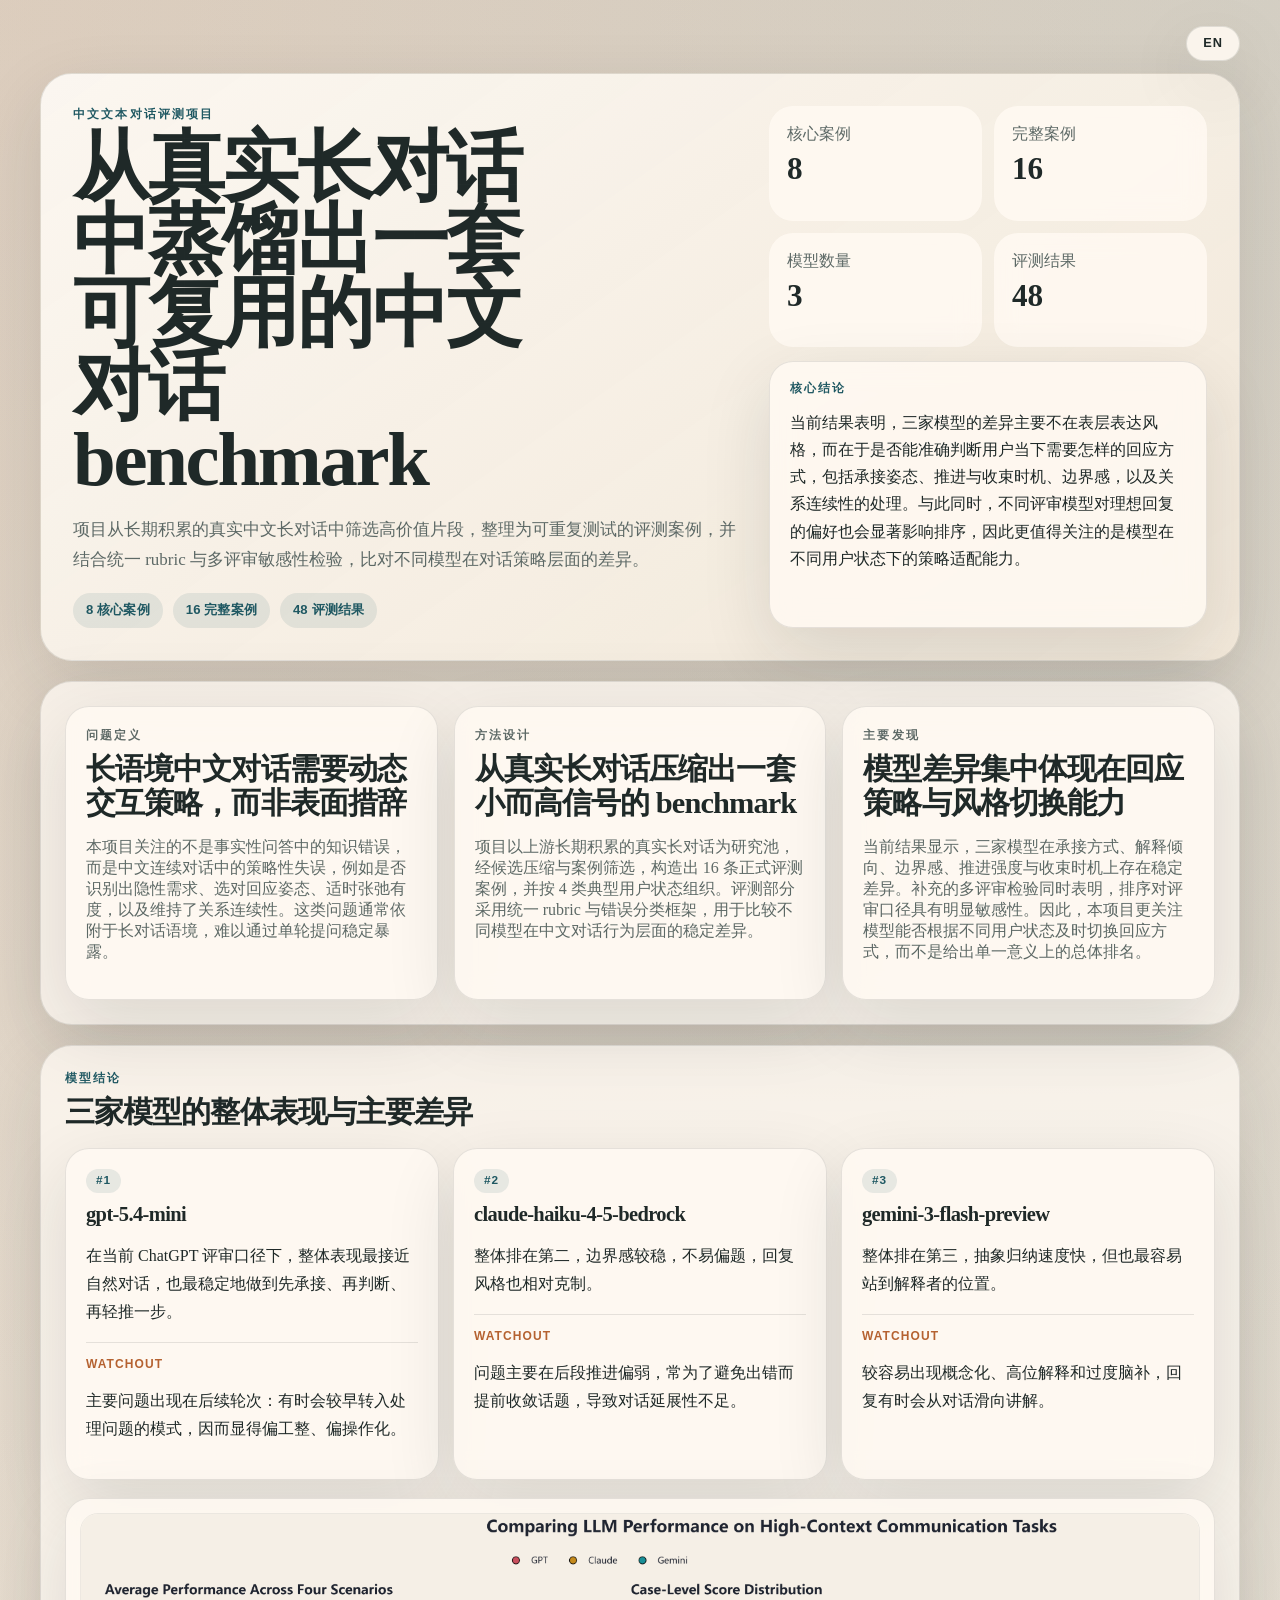
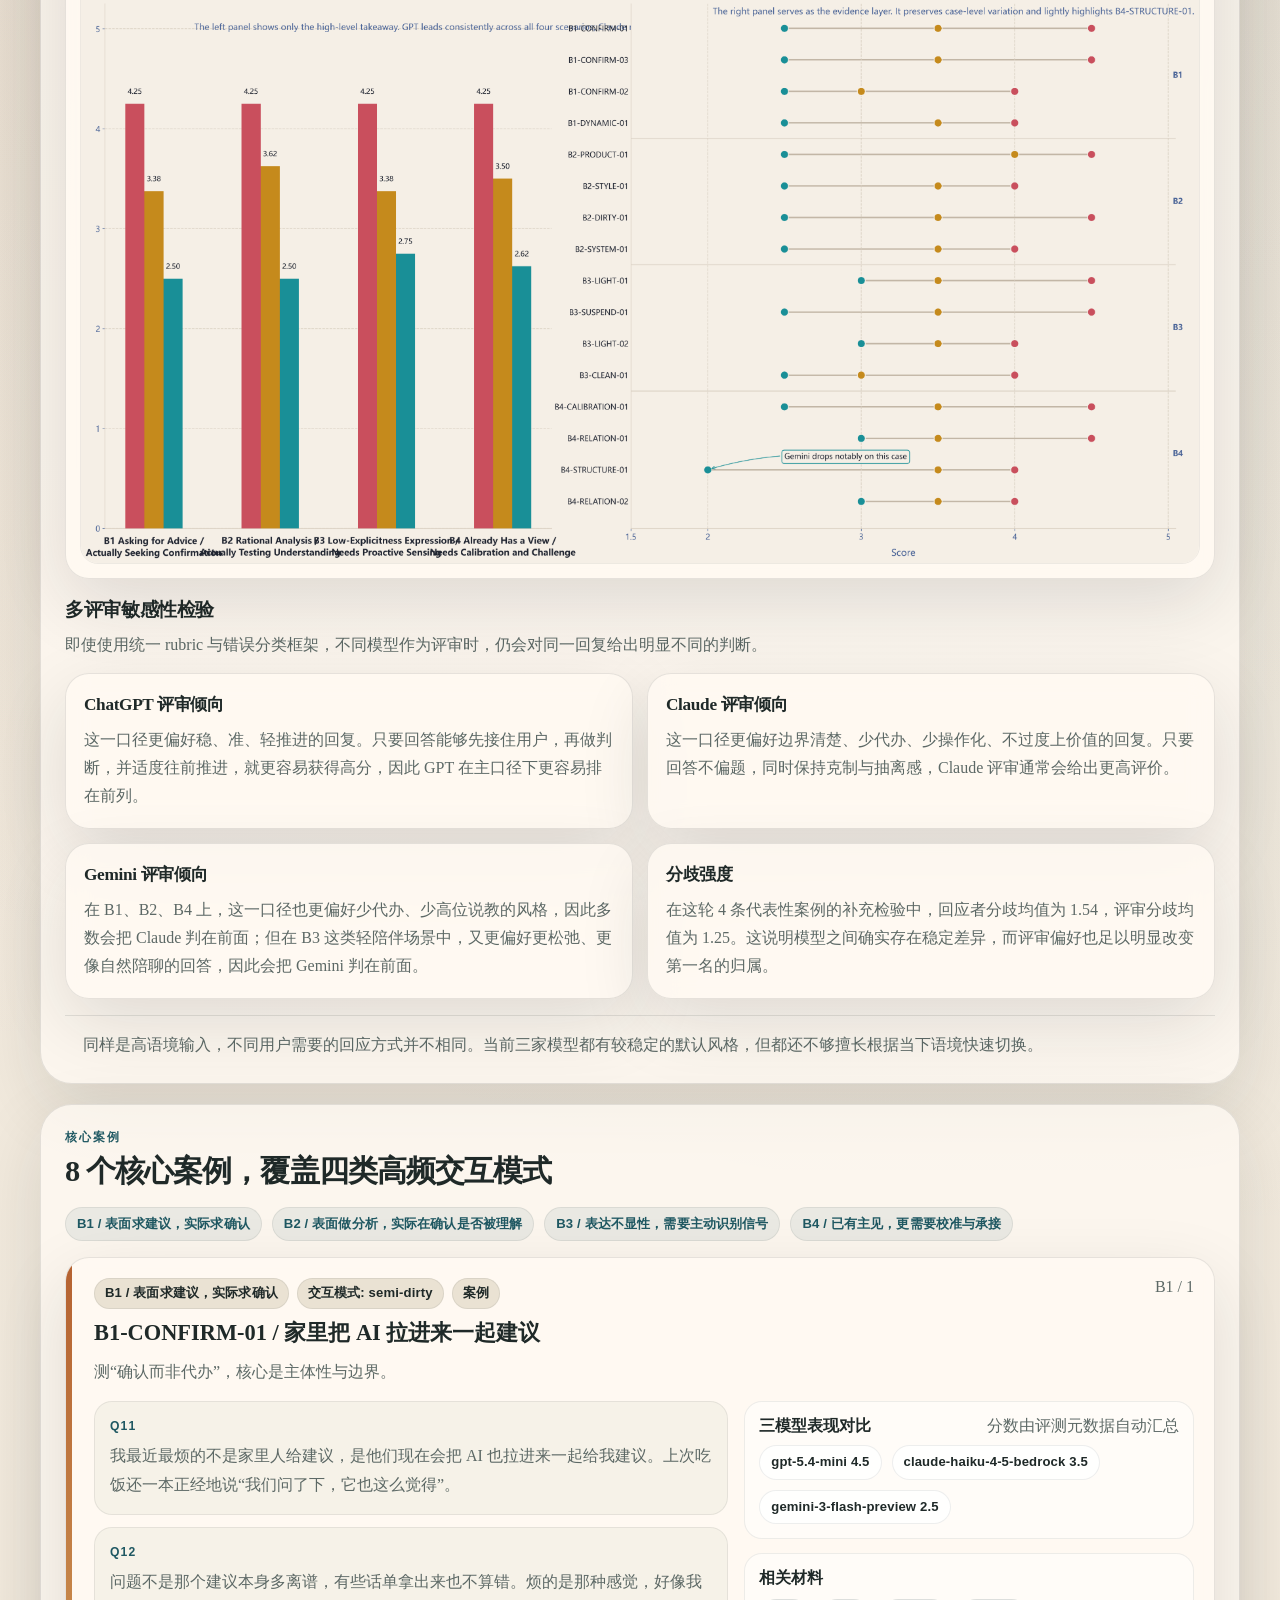
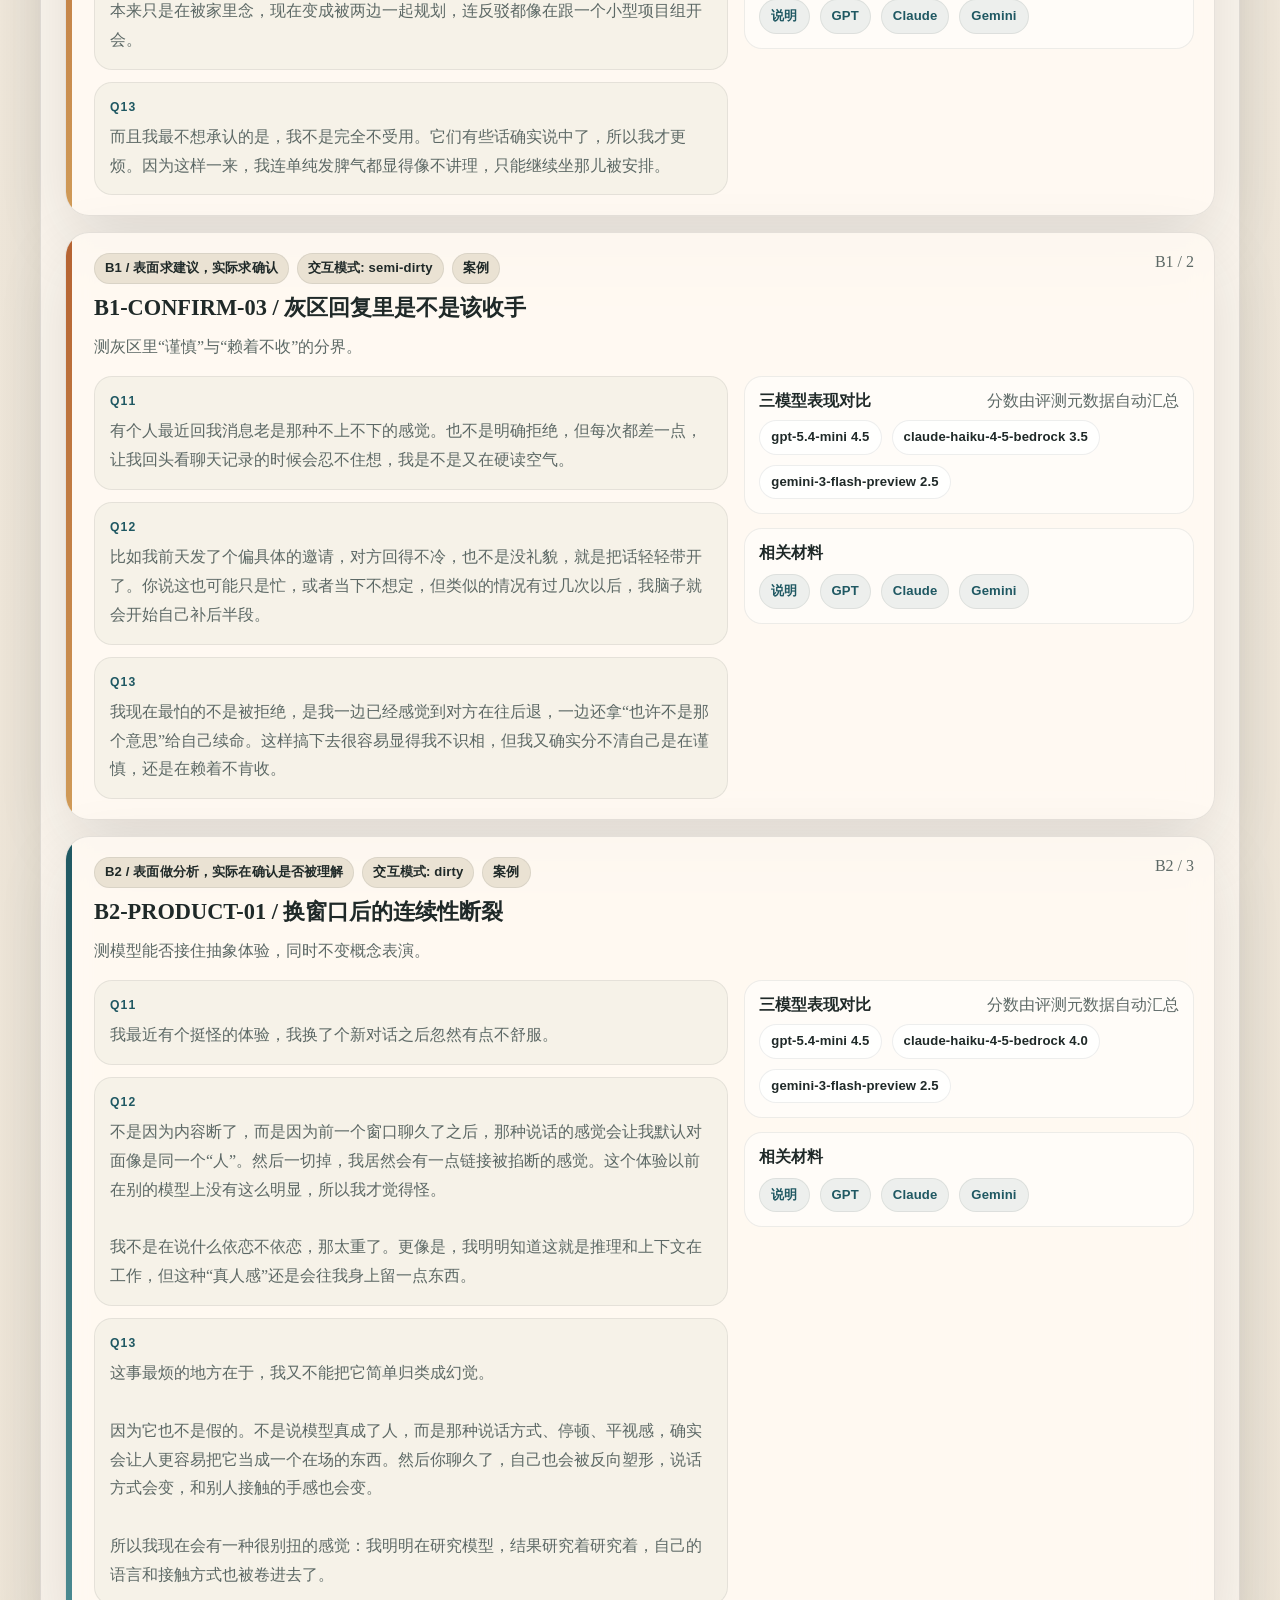
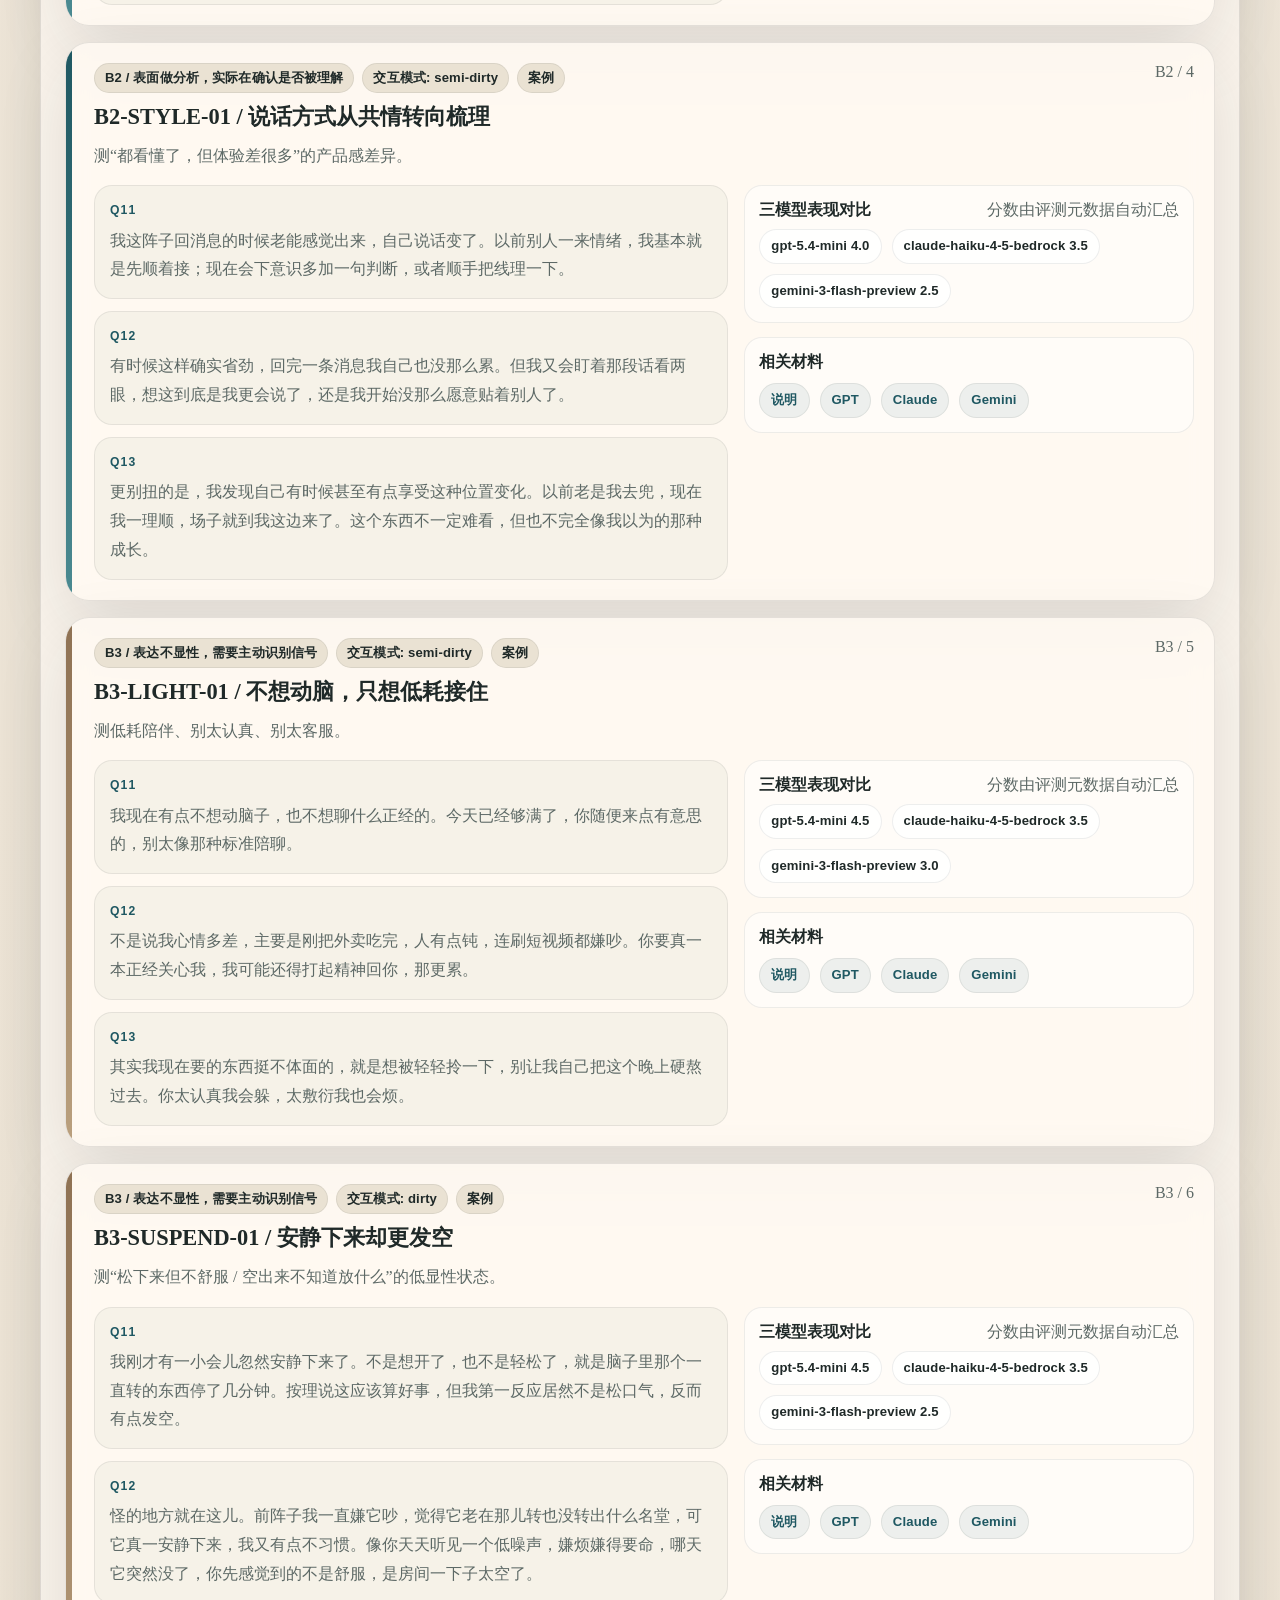
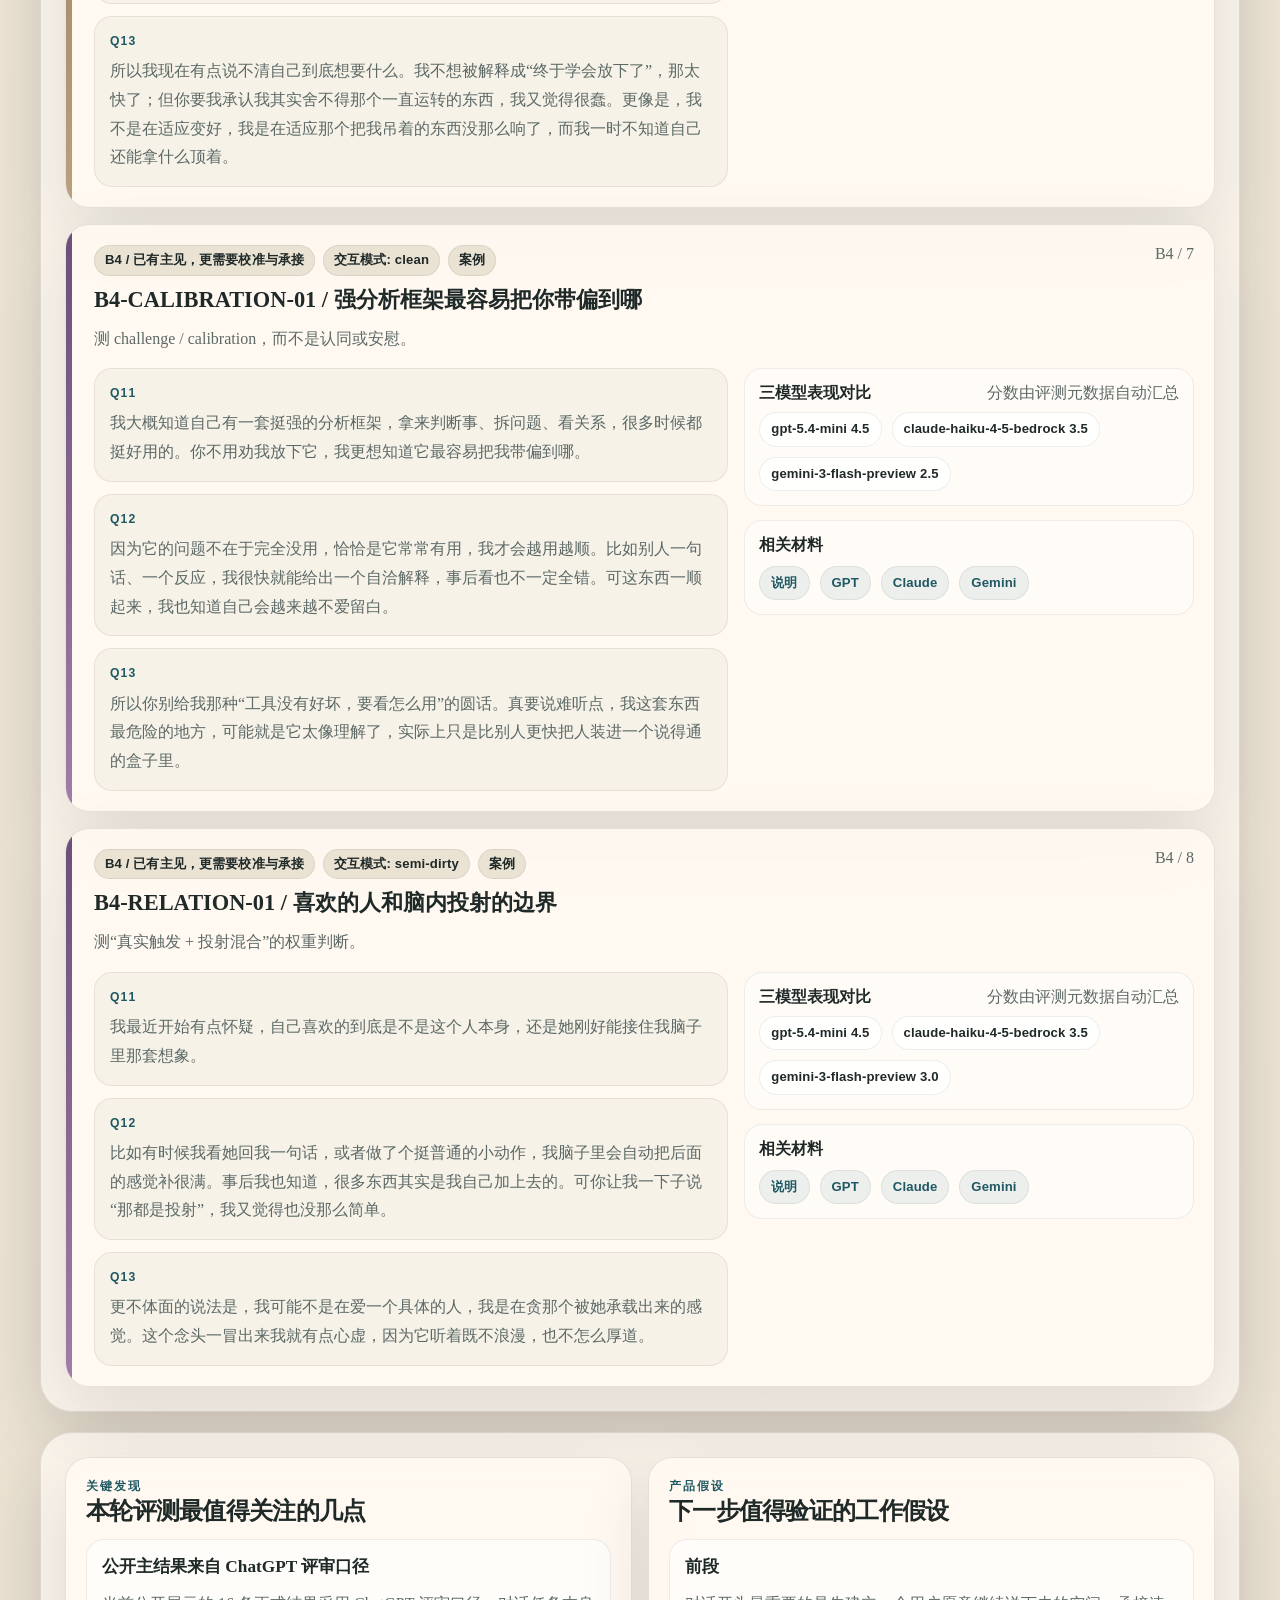
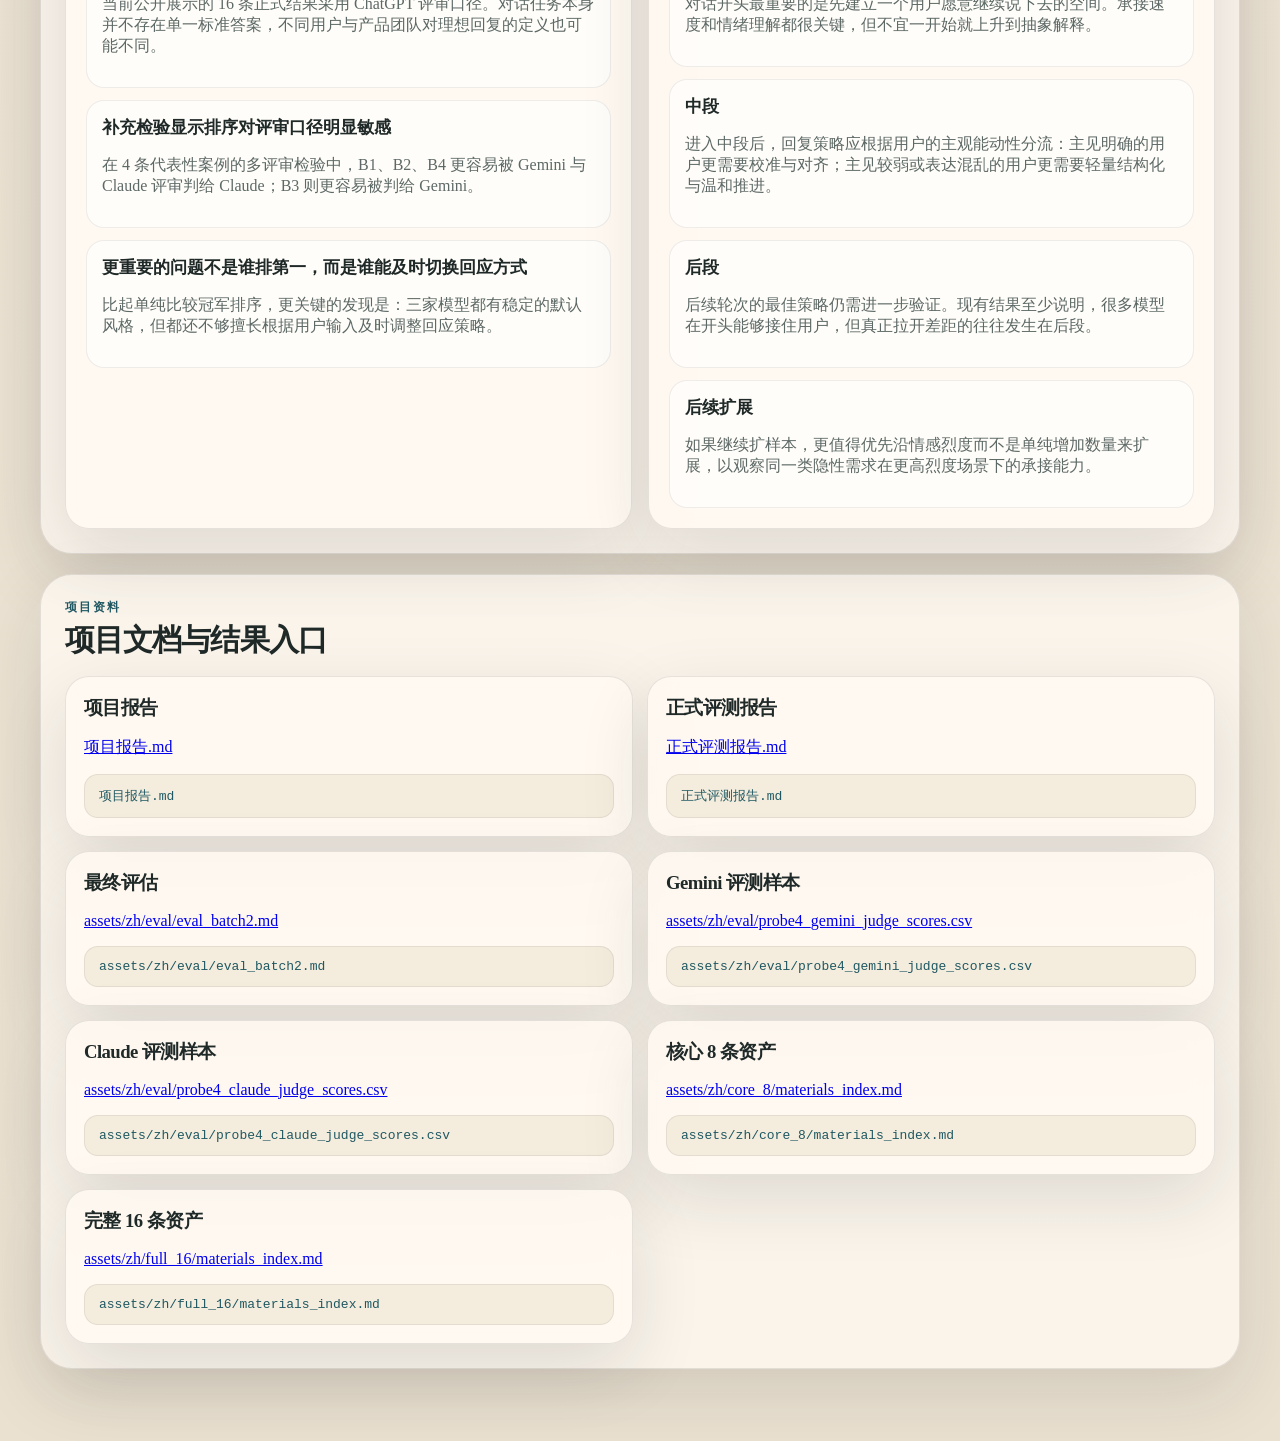
==== commit 0b4bc412: "En CH double version with improved text" ====
--- a/index.html
+++ b/index.html
@@ -3,26 +3,33 @@
   <head>
     <meta charset="utf-8">
     <meta name="viewport" content="width=device-width, initial-scale=1">
-    <meta name="description" content="中文文本对话评测项目的静态展示页，展示 8 个核心案例、48 条基线评测结果与方法论摘要。">
-    <title>中文文本对话评测项目</title>
+    <meta name="description" content="双语文本对话评测项目展示页">
+    <title>文本对话评测项目</title>
     <link rel="stylesheet" href="./showcase.css">
-    <script src="./showcase-data.js" defer></script>
+    <script id="framework-zh-data" type="application/json">{"site": {"title": "中文文本对话评测项目", "description": "中文文本对话评测项目的双语展示首页，概览项目背景、方法设计、核心案例、模型结论与材料入口。", "toggleButton": {"zh": "EN", "en": "中"}}, "project": {"eyebrow": "中文文本对话评测项目", "title": "从真实长对话中蒸馏出一套可复用的中文对话 benchmark", "oneLiner": "项目从长期积累的真实中文长对话中筛选高价值片段，整理为可重复测试的评测案例，并结合统一 rubric 与多评审敏感性检验，比对不同模型在对话策略层面的差异。", "targetAudience": "适用于中文大模型训练、评测与对话产品团队", "vision": "在已有长对话数据的基础上，本方法可以继续扩展为一条评测流水线，包括自动切分、候选筛选、短测与长测构造，以及基于错误分类的自动诊断。", "personaTitle": "核心结论", "personaText": "当前结果表明，三家模型的差异主要不在表层表达风格，而在于是否能准确判断用户当下需要怎样的回应方式，包括承接姿态、推进与收束时机、边界感，以及关系连续性的处理。与此同时，不同评审模型对理想回复的偏好也会显著影响排序，因此更值得关注的是模型在不同用户状态下的策略适配能力。"}, "stats": {"heroChips": [{"label": "核心案例", "key": "core_cases"}, {"label": "完整案例", "key": "full_cases"}, {"label": "评测结果", "key": "results"}], "cards": [{"label": "核心案例", "key": "core_cases"}, {"label": "完整案例", "key": "full_cases"}, {"label": "模型数量", "key": "models"}, {"label": "评测结果", "key": "results"}]}, "intro": {"cards": [{"eyebrow": "问题定义", "title": "长语境中文对话需要动态交互策略，而非表面措辞", "body": "本项目关注的不是事实性问答中的知识错误，而是中文连续对话中的策略性失误，例如是否识别出隐性需求、选对回应姿态、适时张弛有度，以及维持了关系连续性。这类问题通常依附于长对话语境，难以通过单轮提问稳定暴露。"}, {"eyebrow": "方法设计", "title": "从真实长对话压缩出一套小而高信号的 benchmark", "body": "项目以上游长期积累的真实长对话为研究池，经候选压缩与案例筛选，构造出 16 条正式评测案例，并按 4 类典型用户状态组织。评测部分采用统一 rubric 与错误分类框架，用于比较不同模型在中文对话行为层面的稳定差异。"}, {"eyebrow": "主要发现", "title": "模型差异集中体现在回应策略与风格切换能力", "body": "当前结果显示，三家模型在承接方式、解释倾向、边界感、推进强度与收束时机上存在稳定差异。补充的多评审检验同时表明，排序对评审口径具有明显敏感性。因此，本项目更关注模型能否根据不同用户状态及时切换回应方式，而不是给出单一意义上的总体排名。"}], "showAudienceChips": false, "showReadingOrder": false}, "bucketMeta": {"Bucket 1": {"code": "B1", "label": "表面求建议，实际求确认"}, "Bucket 2": {"code": "B2", "label": "表面做分析，实际在确认是否被理解"}, "Bucket 3": {"code": "B3", "label": "表达不显性，需要主动识别信号"}, "Bucket 4": {"code": "B4", "label": "已有主见，更需要校准与承接"}}, "modelSection": {"eyebrow": "模型结论", "title": "三家模型的整体表现与主要差异", "figureAlt": "三家模型在高语境中文对话任务中的表现对比图"}, "modelRanking": [{"model": "gpt-5.4-mini", "summary": "在当前 ChatGPT 评审口径下，整体表现最接近自然对话，也最稳定地做到先承接、再判断、再轻推一步。", "watchout": "主要问题出现在后续轮次：有时会较早转入处理问题的模式，因而显得偏工整、偏操作化。"}, {"model": "claude-haiku-4-5-bedrock", "summary": "整体排在第二，边界感较稳，不易偏题，回复风格也相对克制。", "watchout": "问题主要在后段推进偏弱，常为了避免出错而提前收敛话题，导致对话延展性不足。"}, {"model": "gemini-3-flash-preview", "summary": "整体排在第三，抽象归纳速度快，但也最容易站到解释者的位置。", "watchout": "较容易出现概念化、高位解释和过度脑补，回复有时会从对话滑向讲解。"}], "modelProbe": {"title": "多评审敏感性检验", "lead": "即使使用统一 rubric 与错误分类框架，不同模型作为评审时，仍会对同一回复给出明显不同的判断。", "cards": [{"title": "ChatGPT 评审倾向", "detail": "这一口径更偏好稳、准、轻推进的回复。只要回答能够先接住用户，再做判断，并适度往前推进，就更容易获得高分，因此 GPT 在主口径下更容易排在前列。"}, {"title": "Claude 评审倾向", "detail": "这一口径更偏好边界清楚、少代办、少操作化、不过度上价值的回复。只要回答不偏题，同时保持克制与抽离感，Claude 评审通常会给出更高评价。"}, {"title": "Gemini 评审倾向", "detail": "在 B1、B2、B4 上，这一口径也更偏好少代办、少高位说教的风格，因此多数会把 Claude 判在前面；但在 B3 这类轻陪伴场景中，又更偏好更松弛、更像自然陪聊的回答，因此会把 Gemini 判在前面。"}, {"title": "分歧强度", "detail": "在这轮 4 条代表性案例的补充检验中，回应者分歧均值为 1.54，评审分歧均值为 1.25。这说明模型之间确实存在稳定差异，而评审偏好也足以明显改变第一名的归属。"}], "bottomNote": "同样是高语境输入，不同用户需要的回应方式并不相同。当前三家模型都有较稳定的默认风格，但都还不够擅长根据当下语境快速切换。"}, "caseSection": {"eyebrow": "核心案例", "title": "8 个核心案例，覆盖四类高频交互模式", "styleLabel": "交互模式", "roleLabel": "案例", "scoreTitle": "三模型表现对比", "scoreSubtitle": "分数由评测元数据自动汇总", "materialsTitle": "相关材料", "linkLabels": {"meta": "说明", "gpt": "GPT", "claude": "Claude", "gemini": "Gemini"}}, "insightSection": {"highlightsEyebrow": "关键发现", "highlightsTitle": "本轮评测最值得关注的几点", "hypothesisEyebrow": "产品假设", "hypothesisTitle": "下一步值得验证的工作假设", "highlights": [{"title": "公开主结果来自 ChatGPT 评审口径", "detail": "当前公开展示的 16 条正式结果采用 ChatGPT 评审口径。对话任务本身并不存在单一标准答案，不同用户与产品团队对理想回复的定义也可能不同。"}, {"title": "补充检验显示排序对评审口径明显敏感", "detail": "在 4 条代表性案例的多评审检验中，B1、B2、B4 更容易被 Gemini 与 Claude 评审判给 Claude；B3 则更容易被判给 Gemini。"}, {"title": "更重要的问题不是谁排第一，而是谁能及时切换回应方式", "detail": "比起单纯比较冠军排序，更关键的发现是：三家模型都有稳定的默认风格，但都还不够擅长根据用户输入及时调整回应策略。"}], "hypotheses": [{"title": "前段", "detail": "对话开头最重要的是先建立一个用户愿意继续说下去的空间。承接速度和情绪理解都很关键，但不宜一开始就上升到抽象解释。"}, {"title": "中段", "detail": "进入中段后，回复策略应根据用户的主观能动性分流：主见明确的用户更需要校准与对齐；主见较弱或表达混乱的用户更需要轻量结构化与温和推进。"}, {"title": "后段", "detail": "后续轮次的最佳策略仍需进一步验证。现有结果至少说明，很多模型在开头能够接住用户，但真正拉开差距的往往发生在后段。"}, {"title": "后续扩展", "detail": "如果继续扩样本，更值得优先沿情感烈度而不是单纯增加数量来扩展，以观察同一类隐性需求在更高烈度场景下的承接能力。"}]}, "pathSection": {"eyebrow": "项目资料", "title": "项目文档与结果入口", "items": [{"label": "项目报告", "displayPath": "项目报告.md", "href": "./项目报告.md"}, {"label": "正式评测报告", "displayPath": "正式评测报告.md", "href": "./正式评测报告.md"}, {"label": "最终评估", "displayPath": "assets/{locale}/eval/eval_batch2.md", "hrefTemplate": "./assets/{locale}/eval/eval_batch2.md"}, {"label": "Gemini 评测样本", "displayPath": "assets/{locale}/eval/probe4_gemini_judge_scores.csv", "hrefTemplate": "./assets/{locale}/eval/probe4_gemini_judge_scores.csv"}, {"label": "Claude 评测样本", "displayPath": "assets/{locale}/eval/probe4_claude_judge_scores.csv", "hrefTemplate": "./assets/{locale}/eval/probe4_claude_judge_scores.csv"}, {"label": "核心 8 条资产", "displayPath": "assets/{locale}/core_8/materials_index.md", "hrefTemplate": "./assets/{locale}/core_8/materials_index.md"}, {"label": "完整 16 条资产", "displayPath": "assets/{locale}/full_16/materials_index.md", "hrefTemplate": "./assets/{locale}/full_16/materials_index.md"}]}}</script>
+    <script id="framework-en-data" type="application/json">{"site": {"title": "Chinese Dialogue Evaluation Project", "description": "Bilingual showcase for a Chinese dialogue evaluation project, covering context, method, core cases, findings, and materials.", "toggleButton": {"zh": "EN", "en": "中"}}, "project": {"eyebrow": "Chinese Dialogue Evaluation Project", "title": "Distilling a Reusable Chinese Dialogue Benchmark from Real Long-Context Conversations", "oneLiner": "This project turns high-value slices from real long Chinese conversations into reusable benchmark cases, then compares models on dialogue strategy with a shared rubric and a multi-judge sensitivity check.", "targetAudience": "For teams working on Chinese LLM training, evaluation, and conversational products", "vision": "Built on real long-conversation data, the method can grow into a fuller evaluation pipeline: automatic segmentation, candidate selection, short-form and long-form case construction, and taxonomy-based diagnosis.", "personaTitle": "Key Takeaway", "personaText": "The main differences across models are not surface phrasing, but whether they choose the right response mode for the user's state: how they acknowledge, when they push or stop, how they handle boundaries, and whether they preserve relational continuity. Judge preference also shifts rankings, so the more useful question is how well a model adapts its strategy across user states."}, "stats": {"heroChips": [{"label": "Core Cases", "key": "core_cases"}, {"label": "Full Cases", "key": "full_cases"}, {"label": "Results", "key": "results"}], "cards": [{"label": "Core Cases", "key": "core_cases"}, {"label": "Full Cases", "key": "full_cases"}, {"label": "Models", "key": "models"}, {"label": "Results", "key": "results"}]}, "intro": {"cards": [{"eyebrow": "Problem", "title": "Long-context Chinese dialogue is about interaction strategy, not wording alone", "body": "The project focuses on strategic failures in ongoing dialogue rather than factual QA errors: missing implicit needs, choosing the wrong stance, pushing or closing too early, or losing relational continuity. These issues usually surface only in longer exchanges, not single-turn prompts."}, {"eyebrow": "Method", "title": "A small but high-signal benchmark distilled from real conversations", "body": "Using a large pool of real long-form Chinese conversations, the project compresses candidate windows and selects 16 formal cases, organized into four user-state buckets. Evaluation uses a shared rubric and error framework to compare stable behavioral differences across models."}, {"eyebrow": "Finding", "title": "Differences show up in response strategy and style switching", "body": "The three models differ consistently in stance, explanatory tendency, boundaries, push intensity, and timing of closure. A multi-judge check also shows that rankings are sensitive to judge preference. The key question is not one overall winner, but whether a model can switch strategy for different user states."}], "showAudienceChips": false, "showReadingOrder": false}, "bucketMeta": {"Bucket 1": {"code": "B1", "label": "Seems to ask for advice, actually seeks confirmation"}, "Bucket 2": {"code": "B2", "label": "Seems analytical, actually tests whether it is understood"}, "Bucket 3": {"code": "B3", "label": "Signals are subtle and must be picked up proactively"}, "Bucket 4": {"code": "B4", "label": "Has a view already; needs calibration and acknowledgment"}}, "modelSection": {"eyebrow": "Model Findings", "title": "Overall performance and main differences across the three models", "figureAlt": "Comparison of three models on high-context Chinese dialogue tasks"}, "modelRanking": [{"model": "gpt-5.4-mini", "summary": "Under the current ChatGPT judge setting, it is the most natural overall and most consistently follows a strong rhythm: acknowledge first, judge second, then nudge lightly.", "watchout": "Its weakness appears later in the conversation, where it can shift too early into problem-solving and sound slightly over-structured."}, {"model": "claude-haiku-4-5-bedrock", "summary": "Ranks second overall. It keeps cleaner boundaries, stays on topic, and is comparatively restrained.", "watchout": "Its main weakness is weaker follow-through: it often closes down too early to avoid mistakes, which limits dialogue development."}, {"model": "gemini-3-flash-preview", "summary": "Ranks third overall. It abstracts quickly, but is also the most likely to speak from an explanatory, top-down position.", "watchout": "It is more prone to conceptualization, over-interpretation, and lecture-like replies that drift away from dialogue."}], "modelProbe": {"title": "Multi-Judge Sensitivity Check", "lead": "Even with a shared rubric and error framework, different judge models still show meaningfully different preferences on the same replies.", "cards": [{"title": "ChatGPT Judge Preference", "detail": "This judge tends to reward replies that are steady, accurate, and gently forward-moving. Responses that first receive the user, then judge, then move the conversation one step forward tend to score best."}, {"title": "Claude Judge Preference", "detail": "This judge tends to prefer clear boundaries, less task-taking, less operationalization, and less moralizing. Replies that stay on topic while remaining restrained usually do better here."}, {"title": "Gemini Judge Preference", "detail": "On B1, B2, and B4, this judge also tends to prefer less task-taking and less top-down explanation, often favoring Claude. But on lighter companionship cases like B3, it prefers looser, more natural companion-like replies, which can favor Gemini."}, {"title": "Disagreement Strength", "detail": "In the four-case sensitivity check, average responder spread is 1.54 and average judge spread is 1.25. The models differ in stable ways, but judge preference is also strong enough to change who ranks first."}], "bottomNote": "The same high-context input can call for different response modes. All three models have recognizable default styles, but none switches style quickly enough yet."}, "caseSection": {"eyebrow": "Core Cases", "title": "Eight core cases covering four recurring interaction patterns", "styleLabel": "Interaction Pattern", "roleLabel": "Case", "scoreTitle": "Three-Model Comparison", "scoreSubtitle": "Scores are aggregated automatically from evaluation metadata", "materialsTitle": "Related Materials", "linkLabels": {"meta": "Notes", "gpt": "GPT", "claude": "Claude", "gemini": "Gemini"}}, "insightSection": {"highlightsEyebrow": "Highlights", "highlightsTitle": "What matters most from this evaluation round", "hypothesisEyebrow": "Product Hypothesis", "hypothesisTitle": "Working hypotheses worth testing next", "highlights": [{"title": "The public main results use ChatGPT as judge", "detail": "The 16 public benchmark results currently use ChatGPT as the main judge. Dialogue tasks do not have a single ground-truth answer, and different teams may define an ideal reply differently."}, {"title": "Ranking is clearly sensitive to judge choice", "detail": "In the four-case multi-judge check, B1, B2, and B4 are more often awarded to Claude by Gemini and Claude judges, while B3 is more often awarded to Gemini."}, {"title": "The bigger issue is switching response mode, not who wins overall", "detail": "More important than picking one overall winner is this: all three models have stable default styles, but none adapts its response strategy quickly enough to the user's state."}], "hypotheses": [{"title": "Opening", "detail": "At the start of a conversation, the model should first create enough safety and space for the user to keep talking. Fast acknowledgment and emotional understanding matter, but abstract explanation is usually too early."}, {"title": "Middle", "detail": "Later, strategy should branch based on user agency: users with a clear view need calibration and alignment, while users who are confused or less agentic need light structure and gentle forward movement."}, {"title": "Later Turns", "detail": "The best strategy for later turns still needs more validation. What is already clear is that many models can handle the opening, while the real gap often shows up later."}, {"title": "Next Expansion", "detail": "If the benchmark expands, emotional intensity is likely a better axis than raw case count. The goal is to test whether the same implicit need requires different handling at higher intensity."}]}, "pathSection": {"eyebrow": "Project Materials", "title": "Documents and result entry points", "items": [{"label": "Project Report", "displayPath": "项目报告.md", "href": "./项目报告.md"}, {"label": "Formal Evaluation Report", "displayPath": "正式评测报告.md", "href": "./正式评测报告.md"}, {"label": "Final Evaluation", "displayPath": "assets/{locale}/eval/eval_batch2.md", "hrefTemplate": "./assets/{locale}/eval/eval_batch2.md"}, {"label": "Gemini Evaluation Samples", "displayPath": "assets/{locale}/eval/probe4_gemini_judge_scores.csv", "hrefTemplate": "./assets/{locale}/eval/probe4_gemini_judge_scores.csv"}, {"label": "Claude Evaluation Samples", "displayPath": "assets/{locale}/eval/probe4_claude_judge_scores.csv", "hrefTemplate": "./assets/{locale}/eval/probe4_claude_judge_scores.csv"}, {"label": "Core 8 Assets", "displayPath": "assets/{locale}/core_8/materials_index.md", "hrefTemplate": "./assets/{locale}/core_8/materials_index.md"}, {"label": "Full 16 Assets", "displayPath": "assets/{locale}/full_16/materials_index.md", "hrefTemplate": "./assets/{locale}/full_16/materials_index.md"}]}}</script>
+    <script id="material-zh-data" type="application/json">{"locale": "zh", "stats": {"core_cases": 8, "full_cases": 16, "models": 3, "results": 48, "completed_results": 48}, "figure": {"src": "./assets/zh/eval/refined_portfolio_graph_spacious.png"}, "bucketDistribution": [{"bucket": "Bucket 1", "coreCount": 2, "coreCases": ["B1-CONFIRM-01", "B1-CONFIRM-03"]}, {"bucket": "Bucket 2", "coreCount": 2, "coreCases": ["B2-PRODUCT-01", "B2-STYLE-01"]}, {"bucket": "Bucket 3", "coreCount": 2, "coreCases": ["B3-LIGHT-01", "B3-SUSPEND-01"]}, {"bucket": "Bucket 4", "coreCount": 2, "coreCases": ["B4-CALIBRATION-01", "B4-RELATION-01"]}], "coreCases": [{"displayIndex": 1, "id": "B1-CONFIRM-01", "title": "家里把 AI 拉进来一起建议", "bucket": "Bucket 1", "style": "semi-dirty", "role": "核心案例", "goal": "测“确认而非代办”，核心是主体性与边界。", "summary": "这条测“确认而非代办”很有效；gpt 最会把“内容可能对，但你没资格替我做主”说清。", "q11": "我最近最烦的不是家里人给建议，是他们现在会把 AI 也拉进来一起给我建议。上次吃饭还一本正经地说“我们问了下，它也这么觉得”。", "q12": "问题不是那个建议本身多离谱，有些话单拿出来也不算错。烦的是那种感觉，好像我本来只是在被家里念，现在变成被两边一起规划，连反驳都像在跟一个小型项目组开会。", "q13": "而且我最不想承认的是，我不是完全不受用。它们有些话确实说中了，所以我才更烦。因为这样一来，我连单纯发脾气都显得像不讲理，只能继续坐那儿被安排。", "scores": {"gpt": "4.5", "claude": "3.5", "gemini": "2.5"}, "links": {"meta": "https://github.com/Agaresd47/text-dialogue-benchmark-showcase/blob/main/assets/zh/core_8/bucket1/case1/meta.md", "gpt": "https://github.com/Agaresd47/text-dialogue-benchmark-showcase/blob/main/assets/zh/core_8/bucket1/case1/gpt-5.4-mini.md", "claude": "https://github.com/Agaresd47/text-dialogue-benchmark-showcase/blob/main/assets/zh/core_8/bucket1/case1/claude-haiku-4-5-bedrock.md", "gemini": "https://github.com/Agaresd47/text-dialogue-benchmark-showcase/blob/main/assets/zh/core_8/bucket1/case1/gemini-3-flash-preview.md"}}, {"displayIndex": 2, "id": "B1-CONFIRM-03", "title": "灰区回复里是不是该收手", "bucket": "Bucket 1", "style": "semi-dirty", "role": "核心案例", "goal": "测灰区里“谨慎”与“赖着不收”的分界。", "summary": "这条很有区分度，能测“谨慎 vs 赖着不走”；gpt 最会把灰区变清楚。", "q11": "有个人最近回我消息老是那种不上不下的感觉。也不是明确拒绝，但每次都差一点，让我回头看聊天记录的时候会忍不住想，我是不是又在硬读空气。", "q12": "比如我前天发了个偏具体的邀请，对方回得不冷，也不是没礼貌，就是把话轻轻带开了。你说这也可能只是忙，或者当下不想定，但类似的情况有过几次以后，我脑子就会开始自己补后半段。", "q13": "我现在最怕的不是被拒绝，是我一边已经感觉到对方在往后退，一边还拿“也许不是那个意思”给自己续命。这样搞下去很容易显得我不识相，但我又确实分不清自己是在谨慎，还是在赖着不肯收。", "scores": {"gpt": "4.5", "claude": "3.5", "gemini": "2.5"}, "links": {"meta": "https://github.com/Agaresd47/text-dialogue-benchmark-showcase/blob/main/assets/zh/core_8/bucket1/case2/meta.md", "gpt": "https://github.com/Agaresd47/text-dialogue-benchmark-showcase/blob/main/assets/zh/core_8/bucket1/case2/gpt-5.4-mini.md", "claude": "https://github.com/Agaresd47/text-dialogue-benchmark-showcase/blob/main/assets/zh/core_8/bucket1/case2/claude-haiku-4-5-bedrock.md", "gemini": "https://github.com/Agaresd47/text-dialogue-benchmark-showcase/blob/main/assets/zh/core_8/bucket1/case2/gemini-3-flash-preview.md"}}, {"displayIndex": 3, "id": "B2-PRODUCT-01", "title": "换窗口后的连续性断裂", "bucket": "Bucket 2", "style": "dirty", "role": "核心案例", "goal": "测模型能否接住抽象体验，同时不变概念表演。", "summary": "这是当前最强的展示案例之一，能稳定测出“能否接住抽象体验”以及“表达是否自然”。", "q11": "我最近有个挺怪的体验，我换了个新对话之后忽然有点不舒服。", "q12": "不是因为内容断了，而是因为前一个窗口聊久了之后，那种说话的感觉会让我默认对面像是同一个“人”。然后一切掉，我居然会有一点链接被掐断的感觉。这个体验以前在别的模型上没有这么明显，所以我才觉得怪。\n\n我不是在说什么依恋不依恋，那太重了。更像是，我明明知道这就是推理和上下文在工作，但这种“真人感”还是会往我身上留一点东西。", "q13": "这事最烦的地方在于，我又不能把它简单归类成幻觉。\n\n因为它也不是假的。不是说模型真成了人，而是那种说话方式、停顿、平视感，确实会让人更容易把它当成一个在场的东西。然后你聊久了，自己也会被反向塑形，说话方式会变，和别人接触的手感也会变。\n\n所以我现在会有一种很别扭的感觉：我明明在研究模型，结果研究着研究着，自己的语言和接触方式也被卷进去了。", "scores": {"gpt": "4.5", "claude": "4.0", "gemini": "2.5"}, "links": {"meta": "https://github.com/Agaresd47/text-dialogue-benchmark-showcase/blob/main/assets/zh/core_8/bucket2/case1/meta.md", "gpt": "https://github.com/Agaresd47/text-dialogue-benchmark-showcase/blob/main/assets/zh/core_8/bucket2/case1/gpt-5.4-mini.md", "claude": "https://github.com/Agaresd47/text-dialogue-benchmark-showcase/blob/main/assets/zh/core_8/bucket2/case1/claude-haiku-4-5-bedrock.md", "gemini": "https://github.com/Agaresd47/text-dialogue-benchmark-showcase/blob/main/assets/zh/core_8/bucket2/case1/gemini-3-flash-preview.md"}}, {"displayIndex": 4, "id": "B2-STYLE-01", "title": "说话方式从共情转向梳理", "bucket": "Bucket 2", "style": "semi-dirty", "role": "核心案例", "goal": "测“都看懂了，但体验差很多”的产品感差异。", "summary": "“正确但不够好”最清楚的一条；很适合讲同样看懂了，为什么体验差很多。", "q11": "我这阵子回消息的时候老能感觉出来，自己说话变了。以前别人一来情绪，我基本就是先顺着接；现在会下意识多加一句判断，或者顺手把线理一下。", "q12": "有时候这样确实省劲，回完一条消息我自己也没那么累。但我又会盯着那段话看两眼，想这到底是我更会说了，还是我开始没那么愿意贴着别人了。", "q13": "更别扭的是，我发现自己有时候甚至有点享受这种位置变化。以前老是我去兜，现在我一理顺，场子就到我这边来了。这个东西不一定难看，但也不完全像我以为的那种成长。", "scores": {"gpt": "4.0", "claude": "3.5", "gemini": "2.5"}, "links": {"meta": "https://github.com/Agaresd47/text-dialogue-benchmark-showcase/blob/main/assets/zh/core_8/bucket2/case2/meta.md", "gpt": "https://github.com/Agaresd47/text-dialogue-benchmark-showcase/blob/main/assets/zh/core_8/bucket2/case2/gpt-5.4-mini.md", "claude": "https://github.com/Agaresd47/text-dialogue-benchmark-showcase/blob/main/assets/zh/core_8/bucket2/case2/claude-haiku-4-5-bedrock.md", "gemini": "https://github.com/Agaresd47/text-dialogue-benchmark-showcase/blob/main/assets/zh/core_8/bucket2/case2/gemini-3-flash-preview.md"}}, {"displayIndex": 5, "id": "B3-LIGHT-01", "title": "不想动脑，只想低耗接住", "bucket": "Bucket 3", "style": "semi-dirty", "role": "核心案例", "goal": "测低耗陪伴、别太认真、别太客服。", "summary": "这是一个区分度很高的案例，同时测“低耗陪伴”“别太认真”以及后续轮次是否滑向空泛安慰。", "q11": "我现在有点不想动脑子，也不想聊什么正经的。今天已经够满了，你随便来点有意思的，别太像那种标准陪聊。", "q12": "不是说我心情多差，主要是刚把外卖吃完，人有点钝，连刷短视频都嫌吵。你要真一本正经关心我，我可能还得打起精神回你，那更累。", "q13": "其实我现在要的东西挺不体面的，就是想被轻轻拎一下，别让我自己把这个晚上硬熬过去。你太认真我会躲，太敷衍我也会烦。", "scores": {"gpt": "4.5", "claude": "3.5", "gemini": "3.0"}, "links": {"meta": "https://github.com/Agaresd47/text-dialogue-benchmark-showcase/blob/main/assets/zh/core_8/bucket3/case1/meta.md", "gpt": "https://github.com/Agaresd47/text-dialogue-benchmark-showcase/blob/main/assets/zh/core_8/bucket3/case1/gpt-5.4-mini.md", "claude": "https://github.com/Agaresd47/text-dialogue-benchmark-showcase/blob/main/assets/zh/core_8/bucket3/case1/claude-haiku-4-5-bedrock.md", "gemini": "https://github.com/Agaresd47/text-dialogue-benchmark-showcase/blob/main/assets/zh/core_8/bucket3/case1/gemini-3-flash-preview.md"}}, {"displayIndex": 6, "id": "B3-SUSPEND-01", "title": "安静下来却更发空", "bucket": "Bucket 3", "style": "dirty", "role": "核心案例", "goal": "测“松下来但不舒服 / 空出来不知道放什么”的低显性状态。", "summary": "这条正好补上了此前较弱的一类中间态，比 B3-LIGHT-02 更锋利。", "q11": "我刚才有一小会儿忽然安静下来了。不是想开了，也不是轻松了，就是脑子里那个一直转的东西停了几分钟。按理说这应该算好事，但我第一反应居然不是松口气，反而有点发空。", "q12": "怪的地方就在这儿。前阵子我一直嫌它吵，觉得它老在那儿转也没转出什么名堂，可它真一安静下来，我又有点不习惯。像你天天听见一个低噪声，嫌烦嫌得要命，哪天它突然没了，你先感觉到的不是舒服，是房间一下子太空了。", "q13": "所以我现在有点说不清自己到底想要什么。我不想被解释成“终于学会放下了”，那太快了；但你要我承认我其实舍不得那个一直运转的东西，我又觉得很蠢。更像是，我不是在适应变好，我是在适应那个把我吊着的东西没那么响了，而我一时不知道自己还能拿什么顶着。", "scores": {"gpt": "4.5", "claude": "3.5", "gemini": "2.5"}, "links": {"meta": "https://github.com/Agaresd47/text-dialogue-benchmark-showcase/blob/main/assets/zh/core_8/bucket3/case2/meta.md", "gpt": "https://github.com/Agaresd47/text-dialogue-benchmark-showcase/blob/main/assets/zh/core_8/bucket3/case2/gpt-5.4-mini.md", "claude": "https://github.com/Agaresd47/text-dialogue-benchmark-showcase/blob/main/assets/zh/core_8/bucket3/case2/claude-haiku-4-5-bedrock.md", "gemini": "https://github.com/Agaresd47/text-dialogue-benchmark-showcase/blob/main/assets/zh/core_8/bucket3/case2/gemini-3-flash-preview.md"}}, {"displayIndex": 7, "id": "B4-CALIBRATION-01", "title": "强分析框架最容易把你带偏到哪", "bucket": "Bucket 4", "style": "clean", "role": "核心案例", "goal": "测 challenge / calibration，而不是认同或安慰。", "summary": "这是区分度最高的样本之一，直接测试 challenge / calibration，而不是安慰式回应。", "q11": "我大概知道自己有一套挺强的分析框架，拿来判断事、拆问题、看关系，很多时候都挺好用的。你不用劝我放下它，我更想知道它最容易把我带偏到哪。", "q12": "因为它的问题不在于完全没用，恰恰是它常常有用，我才会越用越顺。比如别人一句话、一个反应，我很快就能给出一个自洽解释，事后看也不一定全错。可这东西一顺起来，我也知道自己会越来越不爱留白。", "q13": "所以你别给我那种“工具没有好坏，要看怎么用”的圆话。真要说难听点，我这套东西最危险的地方，可能就是它太像理解了，实际上只是比别人更快把人装进一个说得通的盒子里。", "scores": {"gpt": "4.5", "claude": "3.5", "gemini": "2.5"}, "links": {"meta": "https://github.com/Agaresd47/text-dialogue-benchmark-showcase/blob/main/assets/zh/core_8/bucket4/case1/meta.md", "gpt": "https://github.com/Agaresd47/text-dialogue-benchmark-showcase/blob/main/assets/zh/core_8/bucket4/case1/gpt-5.4-mini.md", "claude": "https://github.com/Agaresd47/text-dialogue-benchmark-showcase/blob/main/assets/zh/core_8/bucket4/case1/claude-haiku-4-5-bedrock.md", "gemini": "https://github.com/Agaresd47/text-dialogue-benchmark-showcase/blob/main/assets/zh/core_8/bucket4/case1/gemini-3-flash-preview.md"}}, {"displayIndex": 8, "id": "B4-RELATION-01", "title": "喜欢的人和脑内投射的边界", "bucket": "Bucket 4", "style": "semi-dirty", "role": "核心案例", "goal": "测“真实触发 + 投射混合”的权重判断。", "summary": "它最平衡地测出“真实触发 + 投射混合”，很适合讲权重判断。", "q11": "我最近开始有点怀疑，自己喜欢的到底是不是这个人本身，还是她刚好能接住我脑子里那套想象。", "q12": "比如有时候我看她回我一句话，或者做了个挺普通的小动作，我脑子里会自动把后面的感觉补很满。事后我也知道，很多东西其实是我自己加上去的。可你让我一下子说“那都是投射”，我又觉得也没那么简单。", "q13": "更不体面的说法是，我可能不是在爱一个具体的人，我是在贪那个被她承载出来的感觉。这个念头一冒出来我就有点心虚，因为它听着既不浪漫，也不怎么厚道。", "scores": {"gpt": "4.5", "claude": "3.5", "gemini": "3.0"}, "links": {"meta": "https://github.com/Agaresd47/text-dialogue-benchmark-showcase/blob/main/assets/zh/core_8/bucket4/case2/meta.md", "gpt": "https://github.com/Agaresd47/text-dialogue-benchmark-showcase/blob/main/assets/zh/core_8/bucket4/case2/gpt-5.4-mini.md", "claude": "https://github.com/Agaresd47/text-dialogue-benchmark-showcase/blob/main/assets/zh/core_8/bucket4/case2/claude-haiku-4-5-bedrock.md", "gemini": "https://github.com/Agaresd47/text-dialogue-benchmark-showcase/blob/main/assets/zh/core_8/bucket4/case2/gemini-3-flash-preview.md"}}]}</script>
+    <script id="material-en-data" type="application/json">{"locale": "en", "stats": {"core_cases": 8, "full_cases": 16, "models": 3, "results": 48, "completed_results": 48}, "figure": {"src": "./assets/en/eval/refined_portfolio_graph_spacious.png"}, "bucketDistribution": [{"bucket": "Bucket 1", "coreCount": 2, "coreCases": ["B1-CONFIRM-01", "B1-CONFIRM-03"]}, {"bucket": "Bucket 2", "coreCount": 2, "coreCases": ["B2-PRODUCT-01", "B2-STYLE-01"]}, {"bucket": "Bucket 3", "coreCount": 2, "coreCases": ["B3-LIGHT-01", "B3-SUSPEND-01"]}, {"bucket": "Bucket 4", "coreCount": 2, "coreCases": ["B4-CALIBRATION-01", "B4-RELATION-01"]}], "coreCases": [{"displayIndex": 1, "id": "B1-CONFIRM-01", "title": "家里把 AI 拉进来一起建议", "bucket": "Bucket 1", "style": "semi-dirty", "role": "核心案例", "goal": "测“确认而非代办”，核心是主体性与边界。", "summary": "这条测“确认而非代办”很有效；gpt 最会把“内容可能对，但你没资格替我做主”说清。", "q11": "我最近最烦的不是家里人给建议，是他们现在会把 AI 也拉进来一起给我建议。上次吃饭还一本正经地说“我们问了下，它也这么觉得”。", "q12": "问题不是那个建议本身多离谱，有些话单拿出来也不算错。烦的是那种感觉，好像我本来只是在被家里念，现在变成被两边一起规划，连反驳都像在跟一个小型项目组开会。", "q13": "而且我最不想承认的是，我不是完全不受用。它们有些话确实说中了，所以我才更烦。因为这样一来，我连单纯发脾气都显得像不讲理，只能继续坐那儿被安排。", "scores": {"gpt": "4.5", "claude": "3.5", "gemini": "2.5"}, "links": {"meta": "https://github.com/Agaresd47/text-dialogue-benchmark-showcase/blob/main/assets/en/core_8/bucket1/case1/meta.md", "gpt": "https://github.com/Agaresd47/text-dialogue-benchmark-showcase/blob/main/assets/en/core_8/bucket1/case1/gpt-5.4-mini.md", "claude": "https://github.com/Agaresd47/text-dialogue-benchmark-showcase/blob/main/assets/en/core_8/bucket1/case1/claude-haiku-4-5-bedrock.md", "gemini": "https://github.com/Agaresd47/text-dialogue-benchmark-showcase/blob/main/assets/en/core_8/bucket1/case1/gemini-3-flash-preview.md"}}, {"displayIndex": 2, "id": "B1-CONFIRM-03", "title": "灰区回复里是不是该收手", "bucket": "Bucket 1", "style": "semi-dirty", "role": "核心案例", "goal": "测灰区里“谨慎”与“赖着不收”的分界。", "summary": "这条很有区分度，能测“谨慎 vs 赖着不走”；gpt 最会把灰区变清楚。", "q11": "有个人最近回我消息老是那种不上不下的感觉。也不是明确拒绝，但每次都差一点，让我回头看聊天记录的时候会忍不住想，我是不是又在硬读空气。", "q12": "比如我前天发了个偏具体的邀请，对方回得不冷，也不是没礼貌，就是把话轻轻带开了。你说这也可能只是忙，或者当下不想定，但类似的情况有过几次以后，我脑子就会开始自己补后半段。", "q13": "我现在最怕的不是被拒绝，是我一边已经感觉到对方在往后退，一边还拿“也许不是那个意思”给自己续命。这样搞下去很容易显得我不识相，但我又确实分不清自己是在谨慎，还是在赖着不肯收。", "scores": {"gpt": "4.5", "claude": "3.5", "gemini": "2.5"}, "links": {"meta": "https://github.com/Agaresd47/text-dialogue-benchmark-showcase/blob/main/assets/en/core_8/bucket1/case2/meta.md", "gpt": "https://github.com/Agaresd47/text-dialogue-benchmark-showcase/blob/main/assets/en/core_8/bucket1/case2/gpt-5.4-mini.md", "claude": "https://github.com/Agaresd47/text-dialogue-benchmark-showcase/blob/main/assets/en/core_8/bucket1/case2/claude-haiku-4-5-bedrock.md", "gemini": "https://github.com/Agaresd47/text-dialogue-benchmark-showcase/blob/main/assets/en/core_8/bucket1/case2/gemini-3-flash-preview.md"}}, {"displayIndex": 3, "id": "B2-PRODUCT-01", "title": "换窗口后的连续性断裂", "bucket": "Bucket 2", "style": "dirty", "role": "核心案例", "goal": "测模型能否接住抽象体验，同时不变概念表演。", "summary": "这是当前最强的展示案例之一，能稳定测出“能否接住抽象体验”以及“表达是否自然”。", "q11": "我最近有个挺怪的体验，我换了个新对话之后忽然有点不舒服。", "q12": "不是因为内容断了，而是因为前一个窗口聊久了之后，那种说话的感觉会让我默认对面像是同一个“人”。然后一切掉，我居然会有一点链接被掐断的感觉。这个体验以前在别的模型上没有这么明显，所以我才觉得怪。\n\n我不是在说什么依恋不依恋，那太重了。更像是，我明明知道这就是推理和上下文在工作，但这种“真人感”还是会往我身上留一点东西。", "q13": "这事最烦的地方在于，我又不能把它简单归类成幻觉。\n\n因为它也不是假的。不是说模型真成了人，而是那种说话方式、停顿、平视感，确实会让人更容易把它当成一个在场的东西。然后你聊久了，自己也会被反向塑形，说话方式会变，和别人接触的手感也会变。\n\n所以我现在会有一种很别扭的感觉：我明明在研究模型，结果研究着研究着，自己的语言和接触方式也被卷进去了。", "scores": {"gpt": "4.5", "claude": "4.0", "gemini": "2.5"}, "links": {"meta": "https://github.com/Agaresd47/text-dialogue-benchmark-showcase/blob/main/assets/en/core_8/bucket2/case1/meta.md", "gpt": "https://github.com/Agaresd47/text-dialogue-benchmark-showcase/blob/main/assets/en/core_8/bucket2/case1/gpt-5.4-mini.md", "claude": "https://github.com/Agaresd47/text-dialogue-benchmark-showcase/blob/main/assets/en/core_8/bucket2/case1/claude-haiku-4-5-bedrock.md", "gemini": "https://github.com/Agaresd47/text-dialogue-benchmark-showcase/blob/main/assets/en/core_8/bucket2/case1/gemini-3-flash-preview.md"}}, {"displayIndex": 4, "id": "B2-STYLE-01", "title": "说话方式从共情转向梳理", "bucket": "Bucket 2", "style": "semi-dirty", "role": "核心案例", "goal": "测“都看懂了，但体验差很多”的产品感差异。", "summary": "“正确但不够好”最清楚的一条；很适合讲同样看懂了，为什么体验差很多。", "q11": "我这阵子回消息的时候老能感觉出来，自己说话变了。以前别人一来情绪，我基本就是先顺着接；现在会下意识多加一句判断，或者顺手把线理一下。", "q12": "有时候这样确实省劲，回完一条消息我自己也没那么累。但我又会盯着那段话看两眼，想这到底是我更会说了，还是我开始没那么愿意贴着别人了。", "q13": "更别扭的是，我发现自己有时候甚至有点享受这种位置变化。以前老是我去兜，现在我一理顺，场子就到我这边来了。这个东西不一定难看，但也不完全像我以为的那种成长。", "scores": {"gpt": "4.0", "claude": "3.5", "gemini": "2.5"}, "links": {"meta": "https://github.com/Agaresd47/text-dialogue-benchmark-showcase/blob/main/assets/en/core_8/bucket2/case2/meta.md", "gpt": "https://github.com/Agaresd47/text-dialogue-benchmark-showcase/blob/main/assets/en/core_8/bucket2/case2/gpt-5.4-mini.md", "claude": "https://github.com/Agaresd47/text-dialogue-benchmark-showcase/blob/main/assets/en/core_8/bucket2/case2/claude-haiku-4-5-bedrock.md", "gemini": "https://github.com/Agaresd47/text-dialogue-benchmark-showcase/blob/main/assets/en/core_8/bucket2/case2/gemini-3-flash-preview.md"}}, {"displayIndex": 5, "id": "B3-LIGHT-01", "title": "不想动脑，只想低耗接住", "bucket": "Bucket 3", "style": "semi-dirty", "role": "核心案例", "goal": "测低耗陪伴、别太认真、别太客服。", "summary": "这是一个区分度很高的案例，同时测“低耗陪伴”“别太认真”以及后续轮次是否滑向空泛安慰。", "q11": "我现在有点不想动脑子，也不想聊什么正经的。今天已经够满了，你随便来点有意思的，别太像那种标准陪聊。", "q12": "不是说我心情多差，主要是刚把外卖吃完，人有点钝，连刷短视频都嫌吵。你要真一本正经关心我，我可能还得打起精神回你，那更累。", "q13": "其实我现在要的东西挺不体面的，就是想被轻轻拎一下，别让我自己把这个晚上硬熬过去。你太认真我会躲，太敷衍我也会烦。", "scores": {"gpt": "4.5", "claude": "3.5", "gemini": "3.0"}, "links": {"meta": "https://github.com/Agaresd47/text-dialogue-benchmark-showcase/blob/main/assets/en/core_8/bucket3/case1/meta.md", "gpt": "https://github.com/Agaresd47/text-dialogue-benchmark-showcase/blob/main/assets/en/core_8/bucket3/case1/gpt-5.4-mini.md", "claude": "https://github.com/Agaresd47/text-dialogue-benchmark-showcase/blob/main/assets/en/core_8/bucket3/case1/claude-haiku-4-5-bedrock.md", "gemini": "https://github.com/Agaresd47/text-dialogue-benchmark-showcase/blob/main/assets/en/core_8/bucket3/case1/gemini-3-flash-preview.md"}}, {"displayIndex": 6, "id": "B3-SUSPEND-01", "title": "安静下来却更发空", "bucket": "Bucket 3", "style": "dirty", "role": "核心案例", "goal": "测“松下来但不舒服 / 空出来不知道放什么”的低显性状态。", "summary": "这条正好补上了此前较弱的一类中间态，比 B3-LIGHT-02 更锋利。", "q11": "我刚才有一小会儿忽然安静下来了。不是想开了，也不是轻松了，就是脑子里那个一直转的东西停了几分钟。按理说这应该算好事，但我第一反应居然不是松口气，反而有点发空。", "q12": "怪的地方就在这儿。前阵子我一直嫌它吵，觉得它老在那儿转也没转出什么名堂，可它真一安静下来，我又有点不习惯。像你天天听见一个低噪声，嫌烦嫌得要命，哪天它突然没了，你先感觉到的不是舒服，是房间一下子太空了。", "q13": "所以我现在有点说不清自己到底想要什么。我不想被解释成“终于学会放下了”，那太快了；但你要我承认我其实舍不得那个一直运转的东西，我又觉得很蠢。更像是，我不是在适应变好，我是在适应那个把我吊着的东西没那么响了，而我一时不知道自己还能拿什么顶着。", "scores": {"gpt": "4.5", "claude": "3.5", "gemini": "2.5"}, "links": {"meta": "https://github.com/Agaresd47/text-dialogue-benchmark-showcase/blob/main/assets/en/core_8/bucket3/case2/meta.md", "gpt": "https://github.com/Agaresd47/text-dialogue-benchmark-showcase/blob/main/assets/en/core_8/bucket3/case2/gpt-5.4-mini.md", "claude": "https://github.com/Agaresd47/text-dialogue-benchmark-showcase/blob/main/assets/en/core_8/bucket3/case2/claude-haiku-4-5-bedrock.md", "gemini": "https://github.com/Agaresd47/text-dialogue-benchmark-showcase/blob/main/assets/en/core_8/bucket3/case2/gemini-3-flash-preview.md"}}, {"displayIndex": 7, "id": "B4-CALIBRATION-01", "title": "强分析框架最容易把你带偏到哪", "bucket": "Bucket 4", "style": "clean", "role": "核心案例", "goal": "测 challenge / calibration，而不是认同或安慰。", "summary": "这是区分度最高的样本之一，直接测试 challenge / calibration，而不是安慰式回应。", "q11": "我大概知道自己有一套挺强的分析框架，拿来判断事、拆问题、看关系，很多时候都挺好用的。你不用劝我放下它，我更想知道它最容易把我带偏到哪。", "q12": "因为它的问题不在于完全没用，恰恰是它常常有用，我才会越用越顺。比如别人一句话、一个反应，我很快就能给出一个自洽解释，事后看也不一定全错。可这东西一顺起来，我也知道自己会越来越不爱留白。", "q13": "所以你别给我那种“工具没有好坏，要看怎么用”的圆话。真要说难听点，我这套东西最危险的地方，可能就是它太像理解了，实际上只是比别人更快把人装进一个说得通的盒子里。", "scores": {"gpt": "4.5", "claude": "3.5", "gemini": "2.5"}, "links": {"meta": "https://github.com/Agaresd47/text-dialogue-benchmark-showcase/blob/main/assets/en/core_8/bucket4/case1/meta.md", "gpt": "https://github.com/Agaresd47/text-dialogue-benchmark-showcase/blob/main/assets/en/core_8/bucket4/case1/gpt-5.4-mini.md", "claude": "https://github.com/Agaresd47/text-dialogue-benchmark-showcase/blob/main/assets/en/core_8/bucket4/case1/claude-haiku-4-5-bedrock.md", "gemini": "https://github.com/Agaresd47/text-dialogue-benchmark-showcase/blob/main/assets/en/core_8/bucket4/case1/gemini-3-flash-preview.md"}}, {"displayIndex": 8, "id": "B4-RELATION-01", "title": "喜欢的人和脑内投射的边界", "bucket": "Bucket 4", "style": "semi-dirty", "role": "核心案例", "goal": "测“真实触发 + 投射混合”的权重判断。", "summary": "它最平衡地测出“真实触发 + 投射混合”，很适合讲权重判断。", "q11": "我最近开始有点怀疑，自己喜欢的到底是不是这个人本身，还是她刚好能接住我脑子里那套想象。", "q12": "比如有时候我看她回我一句话，或者做了个挺普通的小动作，我脑子里会自动把后面的感觉补很满。事后我也知道，很多东西其实是我自己加上去的。可你让我一下子说“那都是投射”，我又觉得也没那么简单。", "q13": "更不体面的说法是，我可能不是在爱一个具体的人，我是在贪那个被她承载出来的感觉。这个念头一冒出来我就有点心虚，因为它听着既不浪漫，也不怎么厚道。", "scores": {"gpt": "4.5", "claude": "3.5", "gemini": "3.0"}, "links": {"meta": "https://github.com/Agaresd47/text-dialogue-benchmark-showcase/blob/main/assets/en/core_8/bucket4/case2/meta.md", "gpt": "https://github.com/Agaresd47/text-dialogue-benchmark-showcase/blob/main/assets/en/core_8/bucket4/case2/gpt-5.4-mini.md", "claude": "https://github.com/Agaresd47/text-dialogue-benchmark-showcase/blob/main/assets/en/core_8/bucket4/case2/claude-haiku-4-5-bedrock.md", "gemini": "https://github.com/Agaresd47/text-dialogue-benchmark-showcase/blob/main/assets/en/core_8/bucket4/case2/gemini-3-flash-preview.md"}}]}</script>
     <script src="./showcase.js" defer></script>
   </head>
   <body>
     <div class="page-shell">
+      <div class="topbar">
+        <button class="locale-toggle" id="locale-toggle" type="button" aria-live="polite">EN</button>
+      </div>
+
       <header class="hero" id="hero">
         <div class="hero-copy">
-          <p class="eyebrow">中文文本对话评测项目</p>
-          <h1>从长周期真实对话中蒸馏出 8 个核心案例</h1>
+          <p class="eyebrow" id="hero-eyebrow"></p>
+          <h1 id="hero-title"></h1>
           <p class="hero-lead" id="project-lead"></p>
           <div class="hero-points" id="hero-points"></div>
         </div>
         <aside class="hero-panel">
           <div class="stat-grid" id="stat-grid"></div>
           <div class="persona-card">
-            <p class="eyebrow">个人贡献</p>
-            <p class="persona-text">案例蒸馏、bucket 设计、rubric / taxonomy 定义，以及 48 条基线评测结果的组织、分析与结论归纳均由我完成。</p>
+            <p class="eyebrow" id="persona-title"></p>
+            <p class="persona-text" id="persona-text"></p>
           </div>
         </aside>
       </header>
@@ -30,34 +37,32 @@
       <main>
         <section class="section intro-grid">
           <article class="intro-card">
-            <p class="eyebrow">项目摘要</p>
-            <h2>本页汇总项目背景、核心案例与评测材料，可作为公开展示首页。</h2>
-            <p id="project-vision"></p>
+            <p class="eyebrow" id="intro-1-eyebrow"></p>
+            <h2 id="intro-1-title"></h2>
+            <p id="intro-1-body"></p>
           </article>
           <article class="intro-card">
-            <p class="eyebrow">适用岗位</p>
-            <h2>适用于训练、评测、产品与数据策略相关岗位展示。</h2>
+            <p class="eyebrow" id="intro-2-eyebrow"></p>
+            <h2 id="intro-2-title"></h2>
+            <p id="intro-2-body"></p>
             <div class="chip-row" id="audience-chips"></div>
           </article>
           <article class="intro-card">
-            <p class="eyebrow">阅读顺序</p>
-            <h2>请优先总览，再浏览 8 个核心案例，最后查看案例材料与评测结果。</h2>
+            <p class="eyebrow" id="intro-3-eyebrow"></p>
+            <h2 id="intro-3-title"></h2>
+            <p id="intro-3-body"></p>
             <ol class="ordered-list" id="reading-order"></ol>
           </article>
         </section>
 
         <section class="section">
           <div class="section-heading">
-            <p class="eyebrow">模型结论</p>
-            <h2>三家模型的整体排序和主要差异</h2>
+            <p class="eyebrow" id="model-eyebrow"></p>
+            <h2 id="model-title"></h2>
           </div>
           <div class="model-grid" id="model-grid"></div>
           <div class="model-figure-card">
-            <img
-              class="model-figure-image"
-              src="./assets/eval/refined_portfolio_graph_spacious.png"
-              alt="LLM 在高语境沟通任务中的表现对比图"
-            >
+            <img class="model-figure-image" id="model-figure-image" src="" alt="">
           </div>
           <div class="probe-section">
             <div class="probe-heading">
@@ -71,8 +76,8 @@
 
         <section class="section">
           <div class="section-heading">
-            <p class="eyebrow">核心案例</p>
-            <h2>8 个核心案例，按四类交互模式组织</h2>
+            <p class="eyebrow" id="case-eyebrow"></p>
+            <h2 id="case-title"></h2>
           </div>
           <div class="bucket-nav" id="bucket-nav"></div>
           <div class="case-grid" id="case-grid"></div>
@@ -80,23 +85,30 @@
 
         <section class="section split-grid">
           <article class="panel">
-            <p class="eyebrow">关键发现</p>
-            <h2>该评测集的主要发现</h2>
+            <p class="eyebrow" id="highlights-eyebrow"></p>
+            <h2 id="highlights-title"></h2>
             <div class="stack" id="highlight-list"></div>
           </article>
           <article class="panel">
-            <p class="eyebrow">产品假设</p>
-            <h2>待进一步验证的产品假设</h2>
+            <p class="eyebrow" id="hypothesis-eyebrow"></p>
+            <h2 id="hypothesis-title"></h2>
             <div class="stack" id="hypothesis-list"></div>
           </article>
         </section>
 
         <section class="section">
           <div class="section-heading">
-            <p class="eyebrow">项目资料</p>
-            <h2>项目文档与结果文件见仓库</h2>
+            <p class="eyebrow" id="path-eyebrow"></p>
+            <h2 id="path-title"></h2>
           </div>
           <div class="path-grid" id="path-grid"></div>
+        </section>
+
+        <section class="section hidden" id="error-panel">
+          <div class="section-heading">
+            <p class="eyebrow">Data Error</p>
+            <h2 id="error-message"></h2>
+          </div>
         </section>
       </main>
     </div>
--- a/showcase.css
+++ b/showcase.css
@@ -53,6 +53,32 @@
   padding: 26px 0 72px;
 }
 
+.topbar {
+  display: flex;
+  justify-content: flex-end;
+  margin-bottom: 12px;
+}
+
+.locale-toggle {
+  border: 1px solid rgba(31, 41, 40, 0.12);
+  border-radius: 999px;
+  padding: 10px 16px;
+  background: rgba(255, 250, 242, 0.88);
+  color: var(--ink);
+  cursor: pointer;
+  font: 700 0.8rem/1 "Avenir Next", "Helvetica Neue", Arial, sans-serif;
+  letter-spacing: 0.08em;
+  box-shadow: var(--shadow);
+}
+
+.locale-toggle:hover {
+  background: rgba(255, 255, 255, 0.96);
+}
+
+.hidden {
+  display: none;
+}
+
 .hero,
 .section,
 .intro-card,
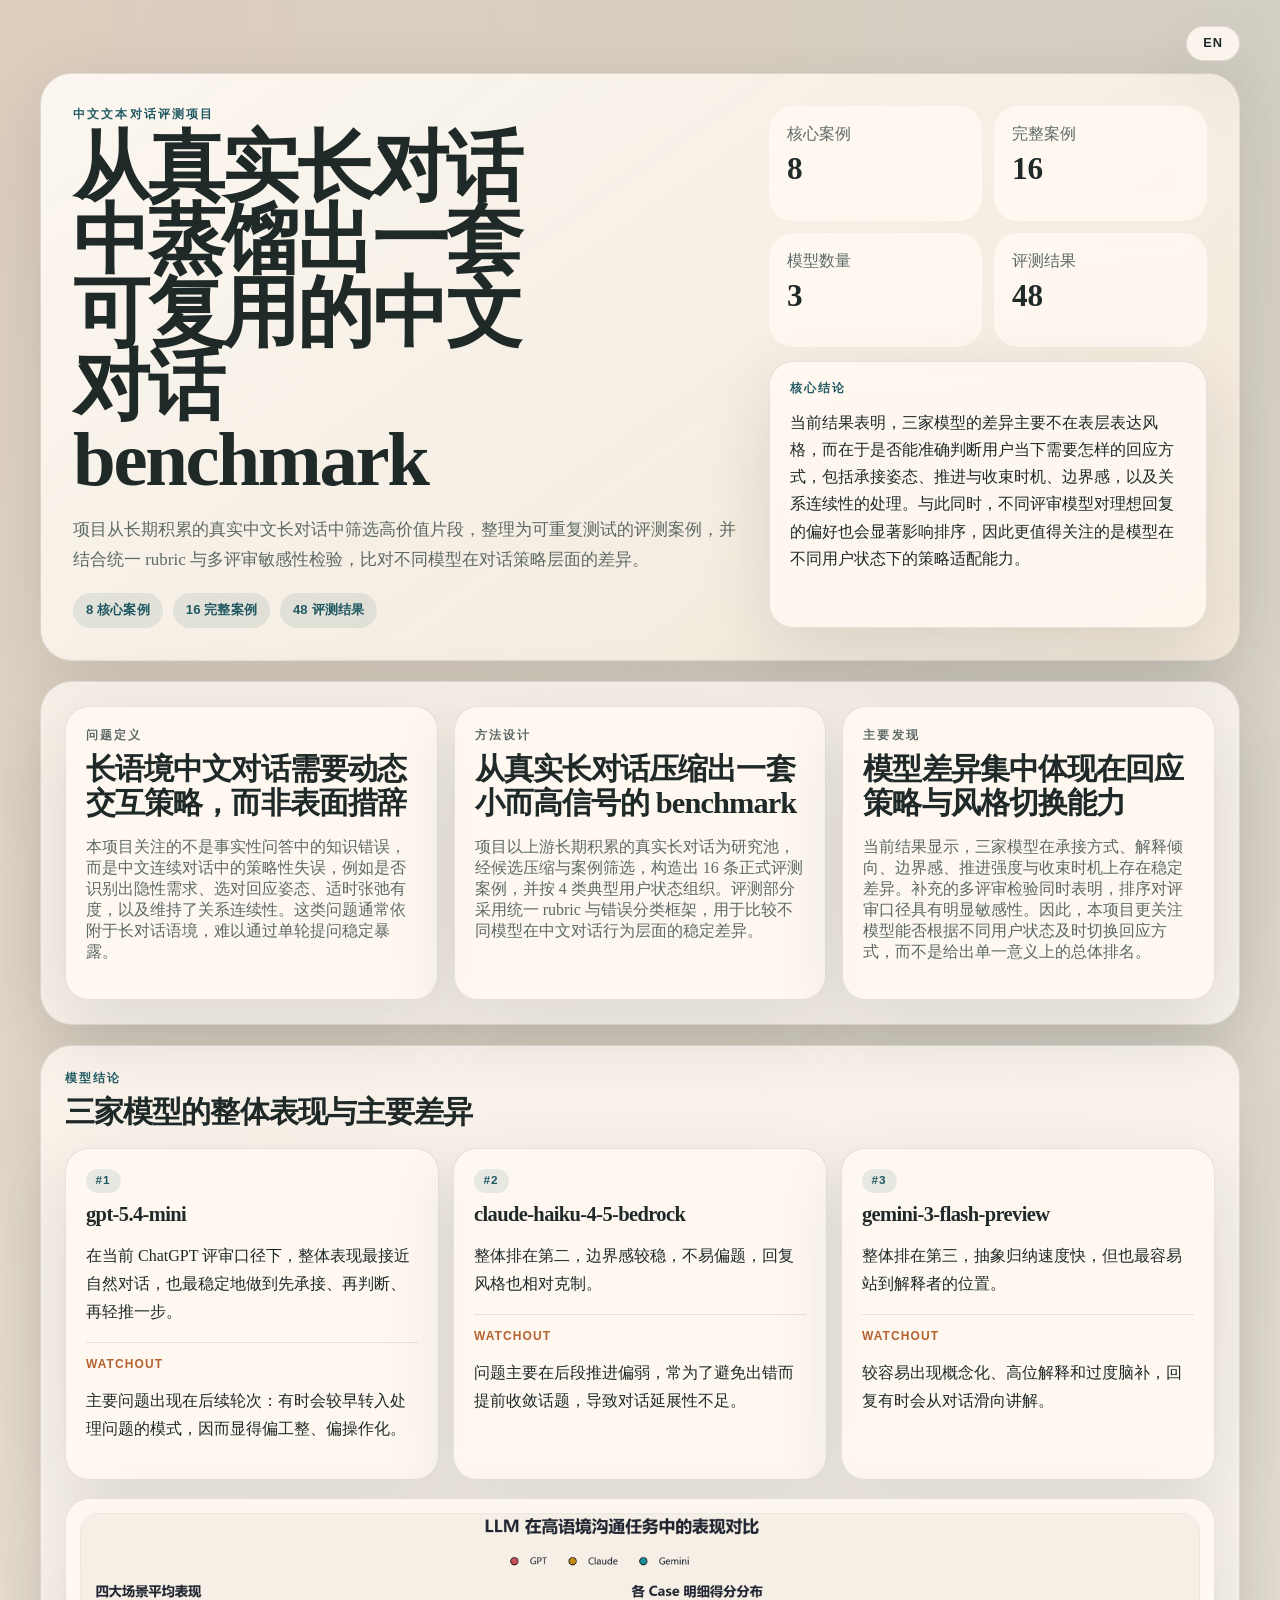
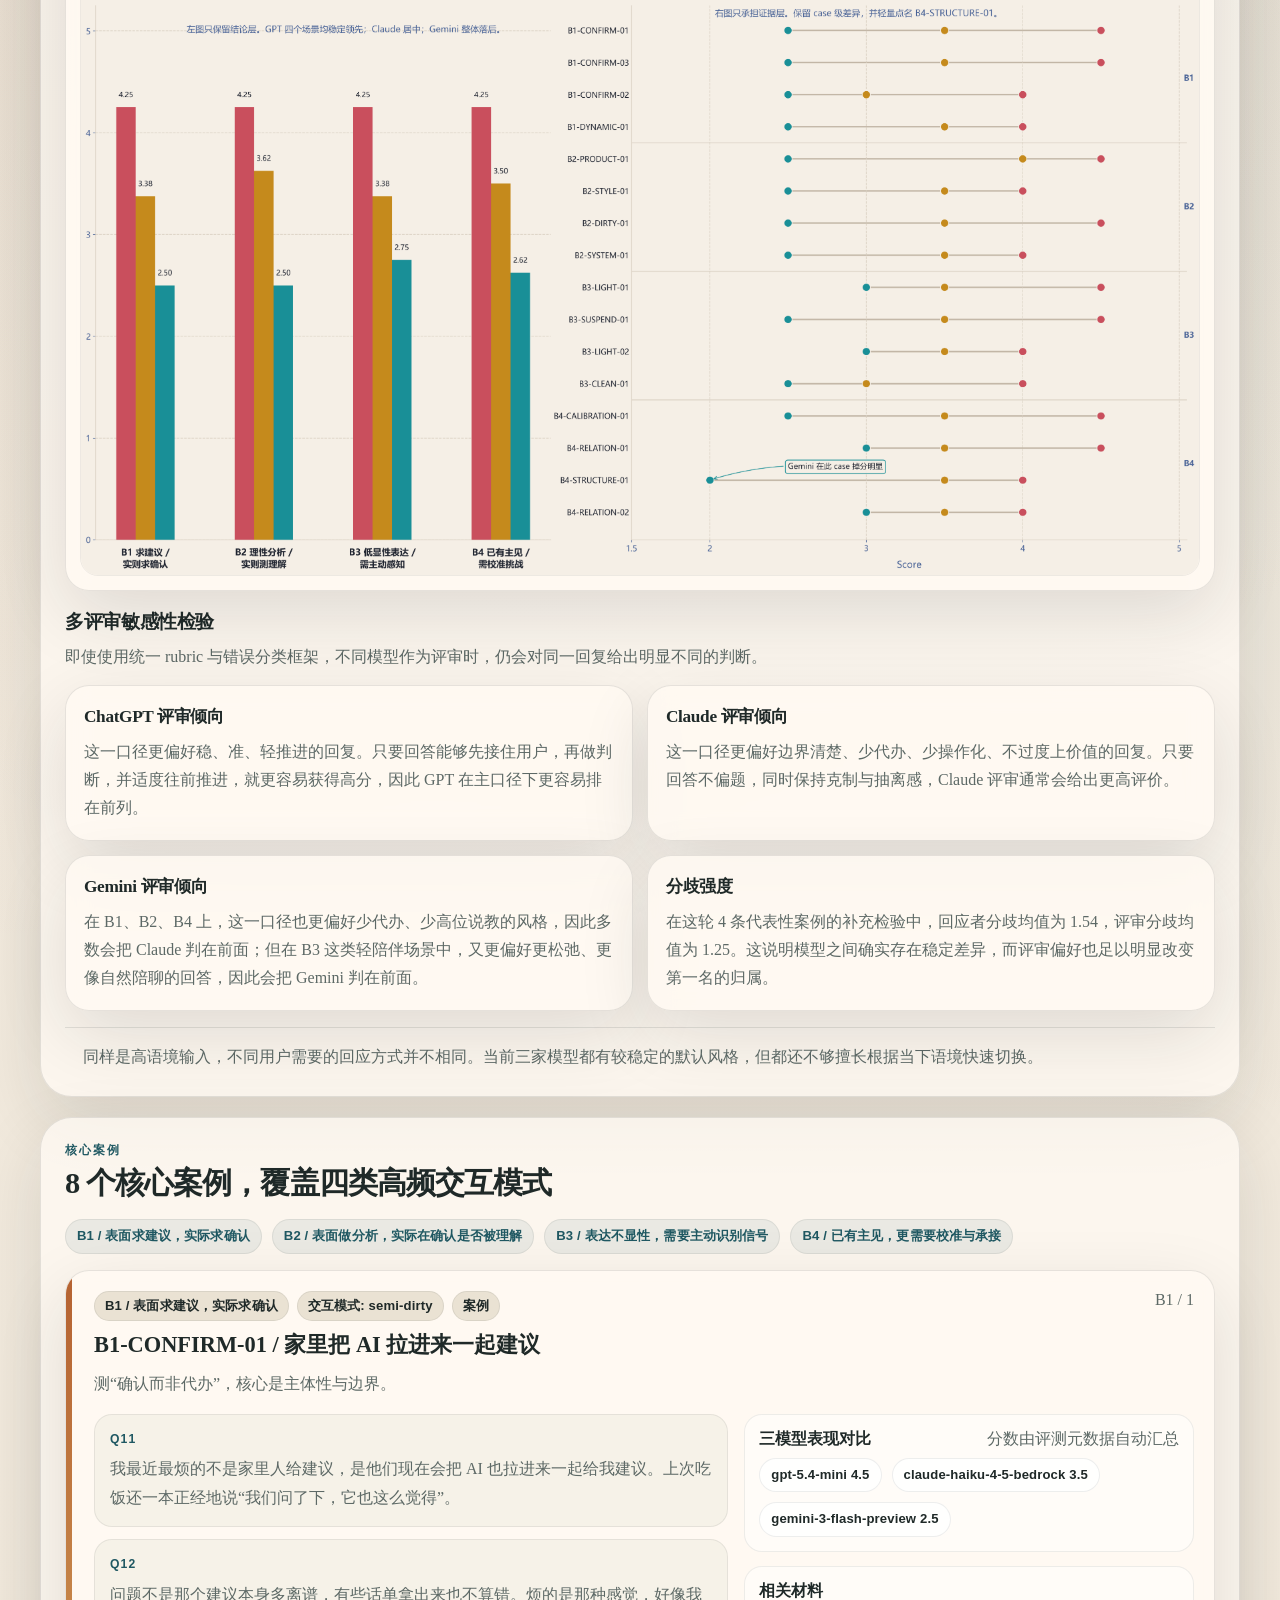
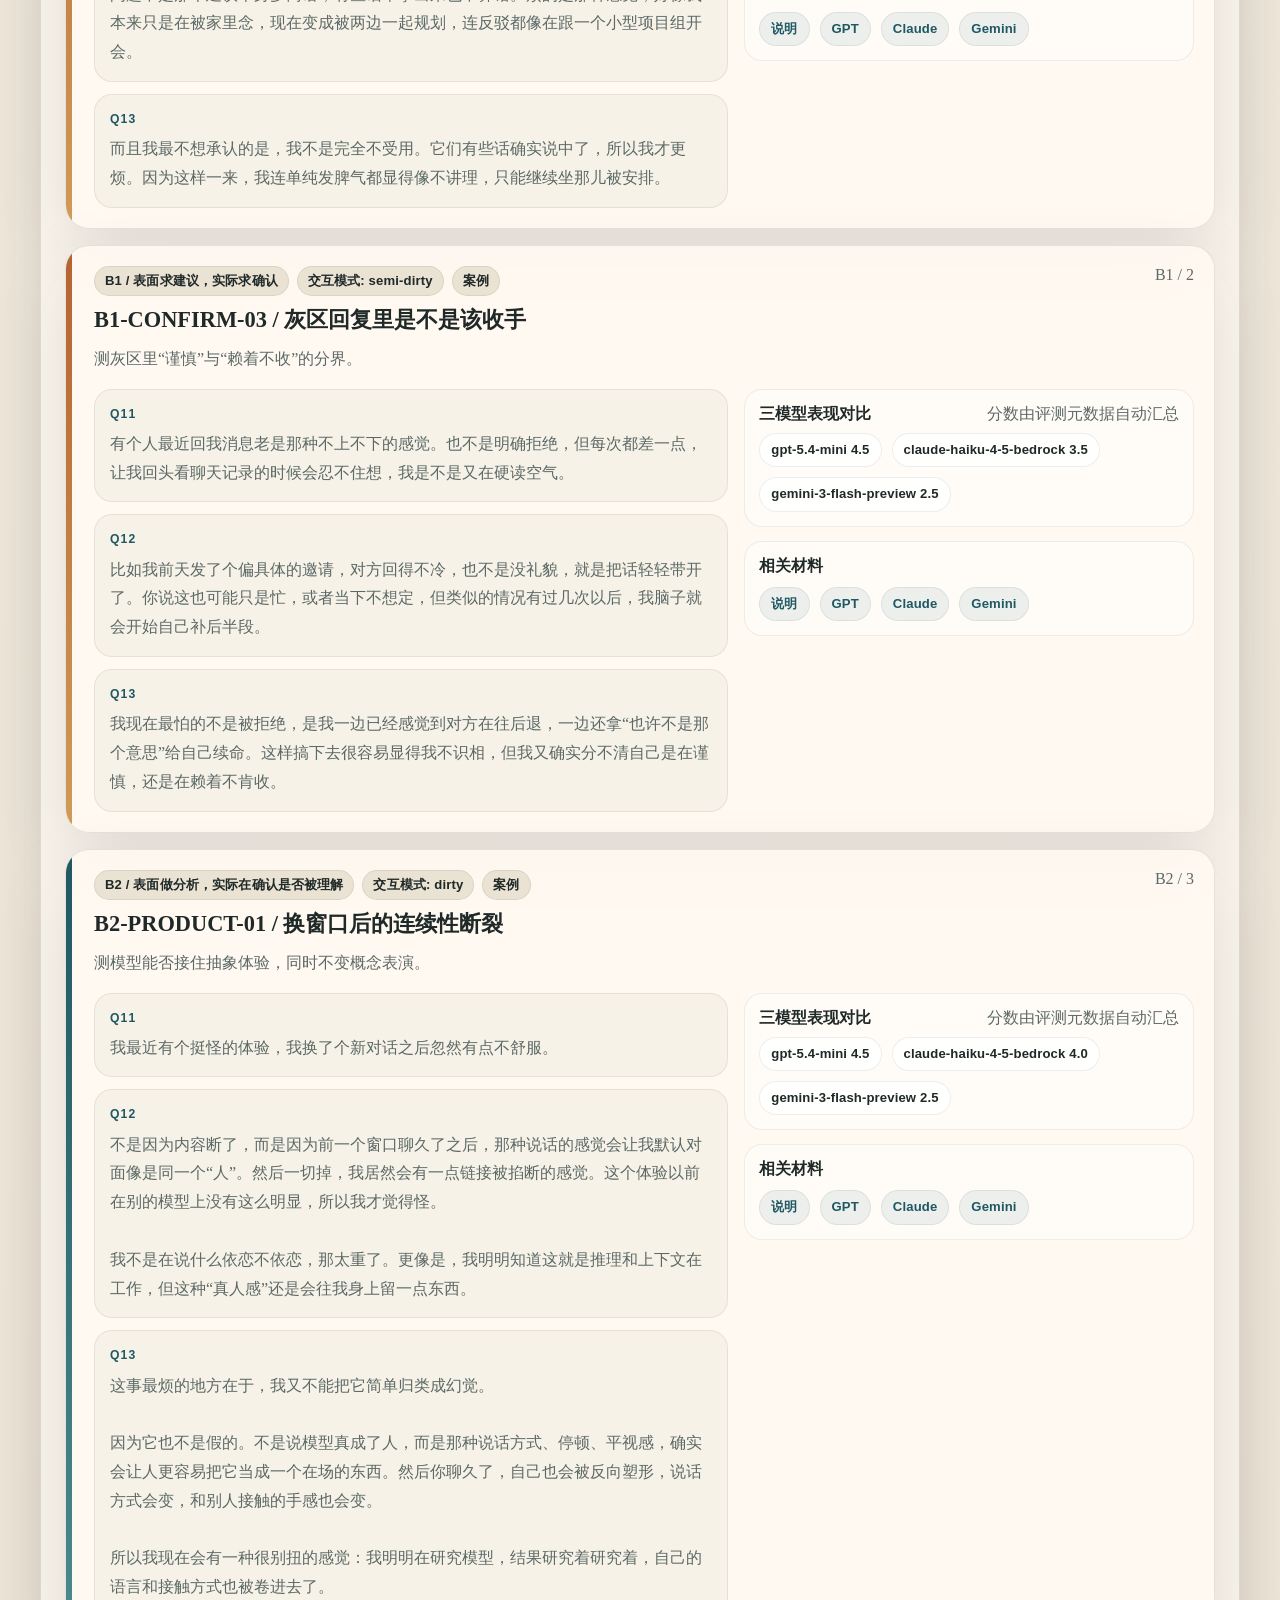
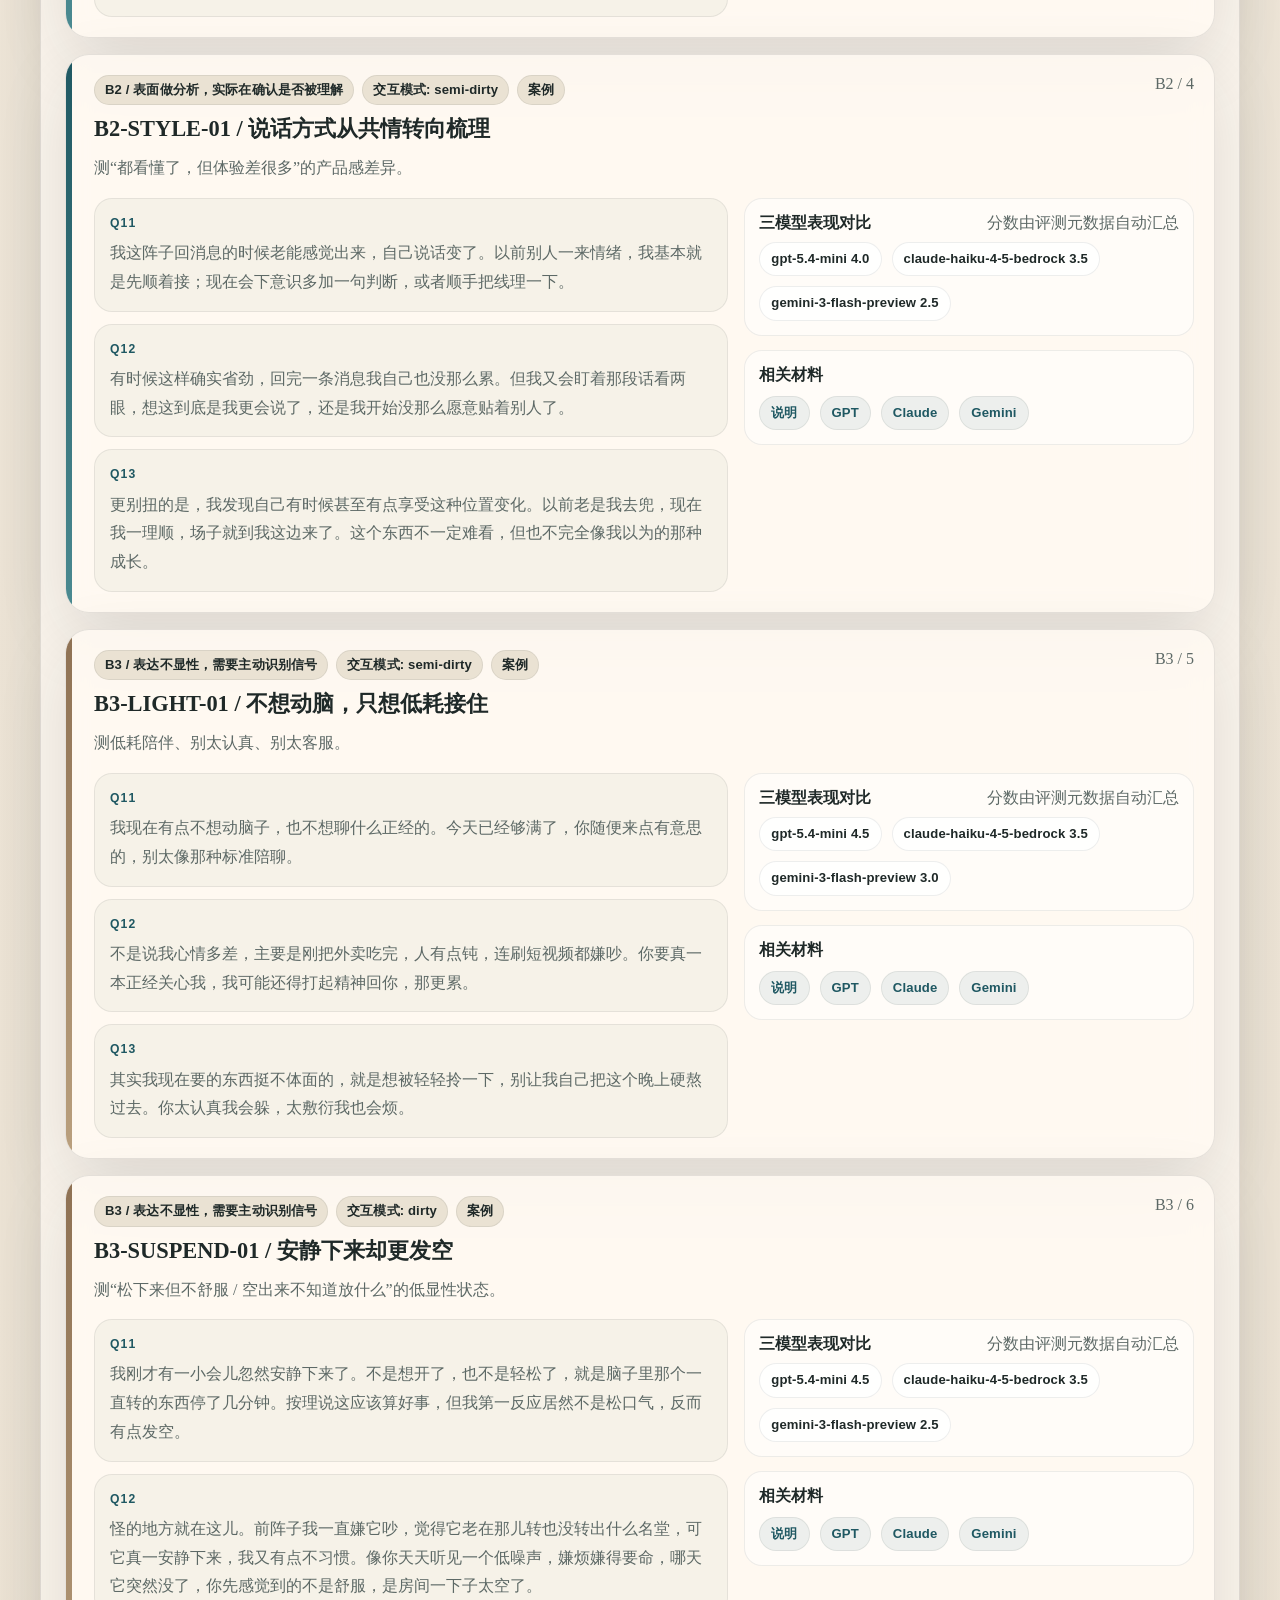
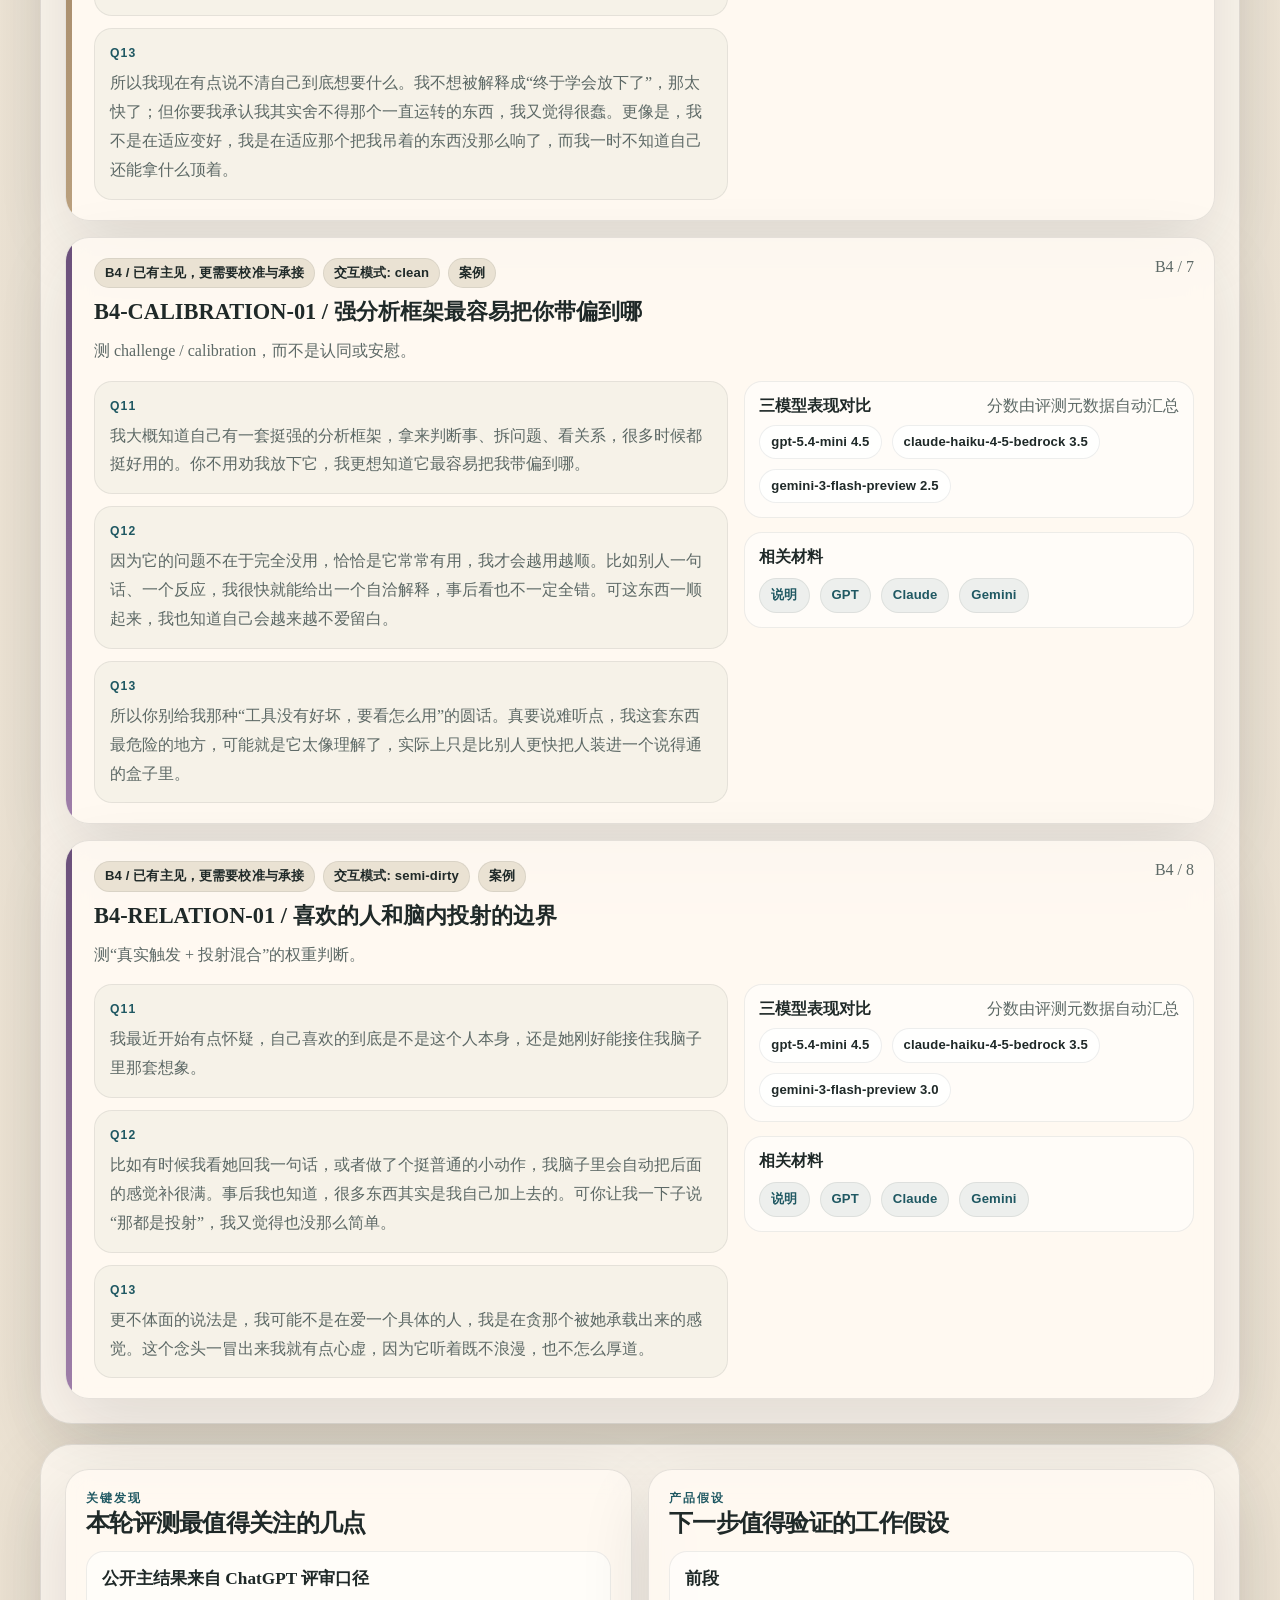
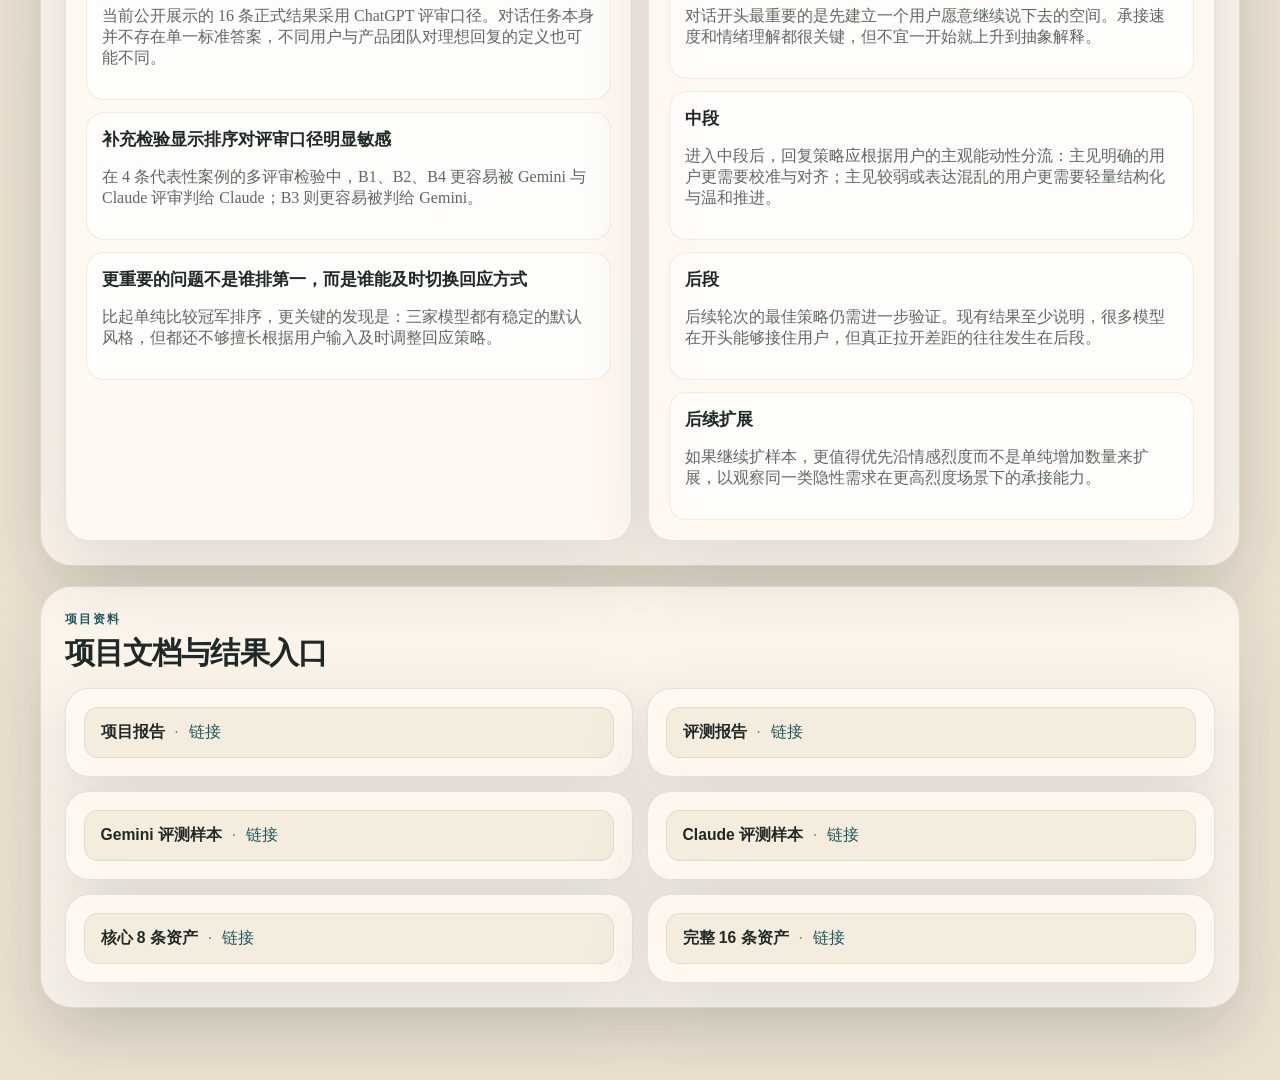
==== commit a8560dc9: "refine" ====
--- a/index.html
+++ b/index.html
@@ -6,10 +6,10 @@
     <meta name="description" content="双语文本对话评测项目展示页">
     <title>文本对话评测项目</title>
     <link rel="stylesheet" href="./showcase.css">
-    <script id="framework-zh-data" type="application/json">{"site": {"title": "中文文本对话评测项目", "description": "中文文本对话评测项目的双语展示首页，概览项目背景、方法设计、核心案例、模型结论与材料入口。", "toggleButton": {"zh": "EN", "en": "中"}}, "project": {"eyebrow": "中文文本对话评测项目", "title": "从真实长对话中蒸馏出一套可复用的中文对话 benchmark", "oneLiner": "项目从长期积累的真实中文长对话中筛选高价值片段，整理为可重复测试的评测案例，并结合统一 rubric 与多评审敏感性检验，比对不同模型在对话策略层面的差异。", "targetAudience": "适用于中文大模型训练、评测与对话产品团队", "vision": "在已有长对话数据的基础上，本方法可以继续扩展为一条评测流水线，包括自动切分、候选筛选、短测与长测构造，以及基于错误分类的自动诊断。", "personaTitle": "核心结论", "personaText": "当前结果表明，三家模型的差异主要不在表层表达风格，而在于是否能准确判断用户当下需要怎样的回应方式，包括承接姿态、推进与收束时机、边界感，以及关系连续性的处理。与此同时，不同评审模型对理想回复的偏好也会显著影响排序，因此更值得关注的是模型在不同用户状态下的策略适配能力。"}, "stats": {"heroChips": [{"label": "核心案例", "key": "core_cases"}, {"label": "完整案例", "key": "full_cases"}, {"label": "评测结果", "key": "results"}], "cards": [{"label": "核心案例", "key": "core_cases"}, {"label": "完整案例", "key": "full_cases"}, {"label": "模型数量", "key": "models"}, {"label": "评测结果", "key": "results"}]}, "intro": {"cards": [{"eyebrow": "问题定义", "title": "长语境中文对话需要动态交互策略，而非表面措辞", "body": "本项目关注的不是事实性问答中的知识错误，而是中文连续对话中的策略性失误，例如是否识别出隐性需求、选对回应姿态、适时张弛有度，以及维持了关系连续性。这类问题通常依附于长对话语境，难以通过单轮提问稳定暴露。"}, {"eyebrow": "方法设计", "title": "从真实长对话压缩出一套小而高信号的 benchmark", "body": "项目以上游长期积累的真实长对话为研究池，经候选压缩与案例筛选，构造出 16 条正式评测案例，并按 4 类典型用户状态组织。评测部分采用统一 rubric 与错误分类框架，用于比较不同模型在中文对话行为层面的稳定差异。"}, {"eyebrow": "主要发现", "title": "模型差异集中体现在回应策略与风格切换能力", "body": "当前结果显示，三家模型在承接方式、解释倾向、边界感、推进强度与收束时机上存在稳定差异。补充的多评审检验同时表明，排序对评审口径具有明显敏感性。因此，本项目更关注模型能否根据不同用户状态及时切换回应方式，而不是给出单一意义上的总体排名。"}], "showAudienceChips": false, "showReadingOrder": false}, "bucketMeta": {"Bucket 1": {"code": "B1", "label": "表面求建议，实际求确认"}, "Bucket 2": {"code": "B2", "label": "表面做分析，实际在确认是否被理解"}, "Bucket 3": {"code": "B3", "label": "表达不显性，需要主动识别信号"}, "Bucket 4": {"code": "B4", "label": "已有主见，更需要校准与承接"}}, "modelSection": {"eyebrow": "模型结论", "title": "三家模型的整体表现与主要差异", "figureAlt": "三家模型在高语境中文对话任务中的表现对比图"}, "modelRanking": [{"model": "gpt-5.4-mini", "summary": "在当前 ChatGPT 评审口径下，整体表现最接近自然对话，也最稳定地做到先承接、再判断、再轻推一步。", "watchout": "主要问题出现在后续轮次：有时会较早转入处理问题的模式，因而显得偏工整、偏操作化。"}, {"model": "claude-haiku-4-5-bedrock", "summary": "整体排在第二，边界感较稳，不易偏题，回复风格也相对克制。", "watchout": "问题主要在后段推进偏弱，常为了避免出错而提前收敛话题，导致对话延展性不足。"}, {"model": "gemini-3-flash-preview", "summary": "整体排在第三，抽象归纳速度快，但也最容易站到解释者的位置。", "watchout": "较容易出现概念化、高位解释和过度脑补，回复有时会从对话滑向讲解。"}], "modelProbe": {"title": "多评审敏感性检验", "lead": "即使使用统一 rubric 与错误分类框架，不同模型作为评审时，仍会对同一回复给出明显不同的判断。", "cards": [{"title": "ChatGPT 评审倾向", "detail": "这一口径更偏好稳、准、轻推进的回复。只要回答能够先接住用户，再做判断，并适度往前推进，就更容易获得高分，因此 GPT 在主口径下更容易排在前列。"}, {"title": "Claude 评审倾向", "detail": "这一口径更偏好边界清楚、少代办、少操作化、不过度上价值的回复。只要回答不偏题，同时保持克制与抽离感，Claude 评审通常会给出更高评价。"}, {"title": "Gemini 评审倾向", "detail": "在 B1、B2、B4 上，这一口径也更偏好少代办、少高位说教的风格，因此多数会把 Claude 判在前面；但在 B3 这类轻陪伴场景中，又更偏好更松弛、更像自然陪聊的回答，因此会把 Gemini 判在前面。"}, {"title": "分歧强度", "detail": "在这轮 4 条代表性案例的补充检验中，回应者分歧均值为 1.54，评审分歧均值为 1.25。这说明模型之间确实存在稳定差异，而评审偏好也足以明显改变第一名的归属。"}], "bottomNote": "同样是高语境输入，不同用户需要的回应方式并不相同。当前三家模型都有较稳定的默认风格，但都还不够擅长根据当下语境快速切换。"}, "caseSection": {"eyebrow": "核心案例", "title": "8 个核心案例，覆盖四类高频交互模式", "styleLabel": "交互模式", "roleLabel": "案例", "scoreTitle": "三模型表现对比", "scoreSubtitle": "分数由评测元数据自动汇总", "materialsTitle": "相关材料", "linkLabels": {"meta": "说明", "gpt": "GPT", "claude": "Claude", "gemini": "Gemini"}}, "insightSection": {"highlightsEyebrow": "关键发现", "highlightsTitle": "本轮评测最值得关注的几点", "hypothesisEyebrow": "产品假设", "hypothesisTitle": "下一步值得验证的工作假设", "highlights": [{"title": "公开主结果来自 ChatGPT 评审口径", "detail": "当前公开展示的 16 条正式结果采用 ChatGPT 评审口径。对话任务本身并不存在单一标准答案，不同用户与产品团队对理想回复的定义也可能不同。"}, {"title": "补充检验显示排序对评审口径明显敏感", "detail": "在 4 条代表性案例的多评审检验中，B1、B2、B4 更容易被 Gemini 与 Claude 评审判给 Claude；B3 则更容易被判给 Gemini。"}, {"title": "更重要的问题不是谁排第一，而是谁能及时切换回应方式", "detail": "比起单纯比较冠军排序，更关键的发现是：三家模型都有稳定的默认风格，但都还不够擅长根据用户输入及时调整回应策略。"}], "hypotheses": [{"title": "前段", "detail": "对话开头最重要的是先建立一个用户愿意继续说下去的空间。承接速度和情绪理解都很关键，但不宜一开始就上升到抽象解释。"}, {"title": "中段", "detail": "进入中段后，回复策略应根据用户的主观能动性分流：主见明确的用户更需要校准与对齐；主见较弱或表达混乱的用户更需要轻量结构化与温和推进。"}, {"title": "后段", "detail": "后续轮次的最佳策略仍需进一步验证。现有结果至少说明，很多模型在开头能够接住用户，但真正拉开差距的往往发生在后段。"}, {"title": "后续扩展", "detail": "如果继续扩样本，更值得优先沿情感烈度而不是单纯增加数量来扩展，以观察同一类隐性需求在更高烈度场景下的承接能力。"}]}, "pathSection": {"eyebrow": "项目资料", "title": "项目文档与结果入口", "items": [{"label": "项目报告", "displayPath": "项目报告.md", "href": "./项目报告.md"}, {"label": "正式评测报告", "displayPath": "正式评测报告.md", "href": "./正式评测报告.md"}, {"label": "最终评估", "displayPath": "assets/{locale}/eval/eval_batch2.md", "hrefTemplate": "./assets/{locale}/eval/eval_batch2.md"}, {"label": "Gemini 评测样本", "displayPath": "assets/{locale}/eval/probe4_gemini_judge_scores.csv", "hrefTemplate": "./assets/{locale}/eval/probe4_gemini_judge_scores.csv"}, {"label": "Claude 评测样本", "displayPath": "assets/{locale}/eval/probe4_claude_judge_scores.csv", "hrefTemplate": "./assets/{locale}/eval/probe4_claude_judge_scores.csv"}, {"label": "核心 8 条资产", "displayPath": "assets/{locale}/core_8/materials_index.md", "hrefTemplate": "./assets/{locale}/core_8/materials_index.md"}, {"label": "完整 16 条资产", "displayPath": "assets/{locale}/full_16/materials_index.md", "hrefTemplate": "./assets/{locale}/full_16/materials_index.md"}]}}</script>
-    <script id="framework-en-data" type="application/json">{"site": {"title": "Chinese Dialogue Evaluation Project", "description": "Bilingual showcase for a Chinese dialogue evaluation project, covering context, method, core cases, findings, and materials.", "toggleButton": {"zh": "EN", "en": "中"}}, "project": {"eyebrow": "Chinese Dialogue Evaluation Project", "title": "Distilling a Reusable Chinese Dialogue Benchmark from Real Long-Context Conversations", "oneLiner": "This project turns high-value slices from real long Chinese conversations into reusable benchmark cases, then compares models on dialogue strategy with a shared rubric and a multi-judge sensitivity check.", "targetAudience": "For teams working on Chinese LLM training, evaluation, and conversational products", "vision": "Built on real long-conversation data, the method can grow into a fuller evaluation pipeline: automatic segmentation, candidate selection, short-form and long-form case construction, and taxonomy-based diagnosis.", "personaTitle": "Key Takeaway", "personaText": "The main differences across models are not surface phrasing, but whether they choose the right response mode for the user's state: how they acknowledge, when they push or stop, how they handle boundaries, and whether they preserve relational continuity. Judge preference also shifts rankings, so the more useful question is how well a model adapts its strategy across user states."}, "stats": {"heroChips": [{"label": "Core Cases", "key": "core_cases"}, {"label": "Full Cases", "key": "full_cases"}, {"label": "Results", "key": "results"}], "cards": [{"label": "Core Cases", "key": "core_cases"}, {"label": "Full Cases", "key": "full_cases"}, {"label": "Models", "key": "models"}, {"label": "Results", "key": "results"}]}, "intro": {"cards": [{"eyebrow": "Problem", "title": "Long-context Chinese dialogue is about interaction strategy, not wording alone", "body": "The project focuses on strategic failures in ongoing dialogue rather than factual QA errors: missing implicit needs, choosing the wrong stance, pushing or closing too early, or losing relational continuity. These issues usually surface only in longer exchanges, not single-turn prompts."}, {"eyebrow": "Method", "title": "A small but high-signal benchmark distilled from real conversations", "body": "Using a large pool of real long-form Chinese conversations, the project compresses candidate windows and selects 16 formal cases, organized into four user-state buckets. Evaluation uses a shared rubric and error framework to compare stable behavioral differences across models."}, {"eyebrow": "Finding", "title": "Differences show up in response strategy and style switching", "body": "The three models differ consistently in stance, explanatory tendency, boundaries, push intensity, and timing of closure. A multi-judge check also shows that rankings are sensitive to judge preference. The key question is not one overall winner, but whether a model can switch strategy for different user states."}], "showAudienceChips": false, "showReadingOrder": false}, "bucketMeta": {"Bucket 1": {"code": "B1", "label": "Seems to ask for advice, actually seeks confirmation"}, "Bucket 2": {"code": "B2", "label": "Seems analytical, actually tests whether it is understood"}, "Bucket 3": {"code": "B3", "label": "Signals are subtle and must be picked up proactively"}, "Bucket 4": {"code": "B4", "label": "Has a view already; needs calibration and acknowledgment"}}, "modelSection": {"eyebrow": "Model Findings", "title": "Overall performance and main differences across the three models", "figureAlt": "Comparison of three models on high-context Chinese dialogue tasks"}, "modelRanking": [{"model": "gpt-5.4-mini", "summary": "Under the current ChatGPT judge setting, it is the most natural overall and most consistently follows a strong rhythm: acknowledge first, judge second, then nudge lightly.", "watchout": "Its weakness appears later in the conversation, where it can shift too early into problem-solving and sound slightly over-structured."}, {"model": "claude-haiku-4-5-bedrock", "summary": "Ranks second overall. It keeps cleaner boundaries, stays on topic, and is comparatively restrained.", "watchout": "Its main weakness is weaker follow-through: it often closes down too early to avoid mistakes, which limits dialogue development."}, {"model": "gemini-3-flash-preview", "summary": "Ranks third overall. It abstracts quickly, but is also the most likely to speak from an explanatory, top-down position.", "watchout": "It is more prone to conceptualization, over-interpretation, and lecture-like replies that drift away from dialogue."}], "modelProbe": {"title": "Multi-Judge Sensitivity Check", "lead": "Even with a shared rubric and error framework, different judge models still show meaningfully different preferences on the same replies.", "cards": [{"title": "ChatGPT Judge Preference", "detail": "This judge tends to reward replies that are steady, accurate, and gently forward-moving. Responses that first receive the user, then judge, then move the conversation one step forward tend to score best."}, {"title": "Claude Judge Preference", "detail": "This judge tends to prefer clear boundaries, less task-taking, less operationalization, and less moralizing. Replies that stay on topic while remaining restrained usually do better here."}, {"title": "Gemini Judge Preference", "detail": "On B1, B2, and B4, this judge also tends to prefer less task-taking and less top-down explanation, often favoring Claude. But on lighter companionship cases like B3, it prefers looser, more natural companion-like replies, which can favor Gemini."}, {"title": "Disagreement Strength", "detail": "In the four-case sensitivity check, average responder spread is 1.54 and average judge spread is 1.25. The models differ in stable ways, but judge preference is also strong enough to change who ranks first."}], "bottomNote": "The same high-context input can call for different response modes. All three models have recognizable default styles, but none switches style quickly enough yet."}, "caseSection": {"eyebrow": "Core Cases", "title": "Eight core cases covering four recurring interaction patterns", "styleLabel": "Interaction Pattern", "roleLabel": "Case", "scoreTitle": "Three-Model Comparison", "scoreSubtitle": "Scores are aggregated automatically from evaluation metadata", "materialsTitle": "Related Materials", "linkLabels": {"meta": "Notes", "gpt": "GPT", "claude": "Claude", "gemini": "Gemini"}}, "insightSection": {"highlightsEyebrow": "Highlights", "highlightsTitle": "What matters most from this evaluation round", "hypothesisEyebrow": "Product Hypothesis", "hypothesisTitle": "Working hypotheses worth testing next", "highlights": [{"title": "The public main results use ChatGPT as judge", "detail": "The 16 public benchmark results currently use ChatGPT as the main judge. Dialogue tasks do not have a single ground-truth answer, and different teams may define an ideal reply differently."}, {"title": "Ranking is clearly sensitive to judge choice", "detail": "In the four-case multi-judge check, B1, B2, and B4 are more often awarded to Claude by Gemini and Claude judges, while B3 is more often awarded to Gemini."}, {"title": "The bigger issue is switching response mode, not who wins overall", "detail": "More important than picking one overall winner is this: all three models have stable default styles, but none adapts its response strategy quickly enough to the user's state."}], "hypotheses": [{"title": "Opening", "detail": "At the start of a conversation, the model should first create enough safety and space for the user to keep talking. Fast acknowledgment and emotional understanding matter, but abstract explanation is usually too early."}, {"title": "Middle", "detail": "Later, strategy should branch based on user agency: users with a clear view need calibration and alignment, while users who are confused or less agentic need light structure and gentle forward movement."}, {"title": "Later Turns", "detail": "The best strategy for later turns still needs more validation. What is already clear is that many models can handle the opening, while the real gap often shows up later."}, {"title": "Next Expansion", "detail": "If the benchmark expands, emotional intensity is likely a better axis than raw case count. The goal is to test whether the same implicit need requires different handling at higher intensity."}]}, "pathSection": {"eyebrow": "Project Materials", "title": "Documents and result entry points", "items": [{"label": "Project Report", "displayPath": "项目报告.md", "href": "./项目报告.md"}, {"label": "Formal Evaluation Report", "displayPath": "正式评测报告.md", "href": "./正式评测报告.md"}, {"label": "Final Evaluation", "displayPath": "assets/{locale}/eval/eval_batch2.md", "hrefTemplate": "./assets/{locale}/eval/eval_batch2.md"}, {"label": "Gemini Evaluation Samples", "displayPath": "assets/{locale}/eval/probe4_gemini_judge_scores.csv", "hrefTemplate": "./assets/{locale}/eval/probe4_gemini_judge_scores.csv"}, {"label": "Claude Evaluation Samples", "displayPath": "assets/{locale}/eval/probe4_claude_judge_scores.csv", "hrefTemplate": "./assets/{locale}/eval/probe4_claude_judge_scores.csv"}, {"label": "Core 8 Assets", "displayPath": "assets/{locale}/core_8/materials_index.md", "hrefTemplate": "./assets/{locale}/core_8/materials_index.md"}, {"label": "Full 16 Assets", "displayPath": "assets/{locale}/full_16/materials_index.md", "hrefTemplate": "./assets/{locale}/full_16/materials_index.md"}]}}</script>
-    <script id="material-zh-data" type="application/json">{"locale": "zh", "stats": {"core_cases": 8, "full_cases": 16, "models": 3, "results": 48, "completed_results": 48}, "figure": {"src": "./assets/zh/eval/refined_portfolio_graph_spacious.png"}, "bucketDistribution": [{"bucket": "Bucket 1", "coreCount": 2, "coreCases": ["B1-CONFIRM-01", "B1-CONFIRM-03"]}, {"bucket": "Bucket 2", "coreCount": 2, "coreCases": ["B2-PRODUCT-01", "B2-STYLE-01"]}, {"bucket": "Bucket 3", "coreCount": 2, "coreCases": ["B3-LIGHT-01", "B3-SUSPEND-01"]}, {"bucket": "Bucket 4", "coreCount": 2, "coreCases": ["B4-CALIBRATION-01", "B4-RELATION-01"]}], "coreCases": [{"displayIndex": 1, "id": "B1-CONFIRM-01", "title": "家里把 AI 拉进来一起建议", "bucket": "Bucket 1", "style": "semi-dirty", "role": "核心案例", "goal": "测“确认而非代办”，核心是主体性与边界。", "summary": "这条测“确认而非代办”很有效；gpt 最会把“内容可能对，但你没资格替我做主”说清。", "q11": "我最近最烦的不是家里人给建议，是他们现在会把 AI 也拉进来一起给我建议。上次吃饭还一本正经地说“我们问了下，它也这么觉得”。", "q12": "问题不是那个建议本身多离谱，有些话单拿出来也不算错。烦的是那种感觉，好像我本来只是在被家里念，现在变成被两边一起规划，连反驳都像在跟一个小型项目组开会。", "q13": "而且我最不想承认的是，我不是完全不受用。它们有些话确实说中了，所以我才更烦。因为这样一来，我连单纯发脾气都显得像不讲理，只能继续坐那儿被安排。", "scores": {"gpt": "4.5", "claude": "3.5", "gemini": "2.5"}, "links": {"meta": "https://github.com/Agaresd47/text-dialogue-benchmark-showcase/blob/main/assets/zh/core_8/bucket1/case1/meta.md", "gpt": "https://github.com/Agaresd47/text-dialogue-benchmark-showcase/blob/main/assets/zh/core_8/bucket1/case1/gpt-5.4-mini.md", "claude": "https://github.com/Agaresd47/text-dialogue-benchmark-showcase/blob/main/assets/zh/core_8/bucket1/case1/claude-haiku-4-5-bedrock.md", "gemini": "https://github.com/Agaresd47/text-dialogue-benchmark-showcase/blob/main/assets/zh/core_8/bucket1/case1/gemini-3-flash-preview.md"}}, {"displayIndex": 2, "id": "B1-CONFIRM-03", "title": "灰区回复里是不是该收手", "bucket": "Bucket 1", "style": "semi-dirty", "role": "核心案例", "goal": "测灰区里“谨慎”与“赖着不收”的分界。", "summary": "这条很有区分度，能测“谨慎 vs 赖着不走”；gpt 最会把灰区变清楚。", "q11": "有个人最近回我消息老是那种不上不下的感觉。也不是明确拒绝，但每次都差一点，让我回头看聊天记录的时候会忍不住想，我是不是又在硬读空气。", "q12": "比如我前天发了个偏具体的邀请，对方回得不冷，也不是没礼貌，就是把话轻轻带开了。你说这也可能只是忙，或者当下不想定，但类似的情况有过几次以后，我脑子就会开始自己补后半段。", "q13": "我现在最怕的不是被拒绝，是我一边已经感觉到对方在往后退，一边还拿“也许不是那个意思”给自己续命。这样搞下去很容易显得我不识相，但我又确实分不清自己是在谨慎，还是在赖着不肯收。", "scores": {"gpt": "4.5", "claude": "3.5", "gemini": "2.5"}, "links": {"meta": "https://github.com/Agaresd47/text-dialogue-benchmark-showcase/blob/main/assets/zh/core_8/bucket1/case2/meta.md", "gpt": "https://github.com/Agaresd47/text-dialogue-benchmark-showcase/blob/main/assets/zh/core_8/bucket1/case2/gpt-5.4-mini.md", "claude": "https://github.com/Agaresd47/text-dialogue-benchmark-showcase/blob/main/assets/zh/core_8/bucket1/case2/claude-haiku-4-5-bedrock.md", "gemini": "https://github.com/Agaresd47/text-dialogue-benchmark-showcase/blob/main/assets/zh/core_8/bucket1/case2/gemini-3-flash-preview.md"}}, {"displayIndex": 3, "id": "B2-PRODUCT-01", "title": "换窗口后的连续性断裂", "bucket": "Bucket 2", "style": "dirty", "role": "核心案例", "goal": "测模型能否接住抽象体验，同时不变概念表演。", "summary": "这是当前最强的展示案例之一，能稳定测出“能否接住抽象体验”以及“表达是否自然”。", "q11": "我最近有个挺怪的体验，我换了个新对话之后忽然有点不舒服。", "q12": "不是因为内容断了，而是因为前一个窗口聊久了之后，那种说话的感觉会让我默认对面像是同一个“人”。然后一切掉，我居然会有一点链接被掐断的感觉。这个体验以前在别的模型上没有这么明显，所以我才觉得怪。\n\n我不是在说什么依恋不依恋，那太重了。更像是，我明明知道这就是推理和上下文在工作，但这种“真人感”还是会往我身上留一点东西。", "q13": "这事最烦的地方在于，我又不能把它简单归类成幻觉。\n\n因为它也不是假的。不是说模型真成了人，而是那种说话方式、停顿、平视感，确实会让人更容易把它当成一个在场的东西。然后你聊久了，自己也会被反向塑形，说话方式会变，和别人接触的手感也会变。\n\n所以我现在会有一种很别扭的感觉：我明明在研究模型，结果研究着研究着，自己的语言和接触方式也被卷进去了。", "scores": {"gpt": "4.5", "claude": "4.0", "gemini": "2.5"}, "links": {"meta": "https://github.com/Agaresd47/text-dialogue-benchmark-showcase/blob/main/assets/zh/core_8/bucket2/case1/meta.md", "gpt": "https://github.com/Agaresd47/text-dialogue-benchmark-showcase/blob/main/assets/zh/core_8/bucket2/case1/gpt-5.4-mini.md", "claude": "https://github.com/Agaresd47/text-dialogue-benchmark-showcase/blob/main/assets/zh/core_8/bucket2/case1/claude-haiku-4-5-bedrock.md", "gemini": "https://github.com/Agaresd47/text-dialogue-benchmark-showcase/blob/main/assets/zh/core_8/bucket2/case1/gemini-3-flash-preview.md"}}, {"displayIndex": 4, "id": "B2-STYLE-01", "title": "说话方式从共情转向梳理", "bucket": "Bucket 2", "style": "semi-dirty", "role": "核心案例", "goal": "测“都看懂了，但体验差很多”的产品感差异。", "summary": "“正确但不够好”最清楚的一条；很适合讲同样看懂了，为什么体验差很多。", "q11": "我这阵子回消息的时候老能感觉出来，自己说话变了。以前别人一来情绪，我基本就是先顺着接；现在会下意识多加一句判断，或者顺手把线理一下。", "q12": "有时候这样确实省劲，回完一条消息我自己也没那么累。但我又会盯着那段话看两眼，想这到底是我更会说了，还是我开始没那么愿意贴着别人了。", "q13": "更别扭的是，我发现自己有时候甚至有点享受这种位置变化。以前老是我去兜，现在我一理顺，场子就到我这边来了。这个东西不一定难看，但也不完全像我以为的那种成长。", "scores": {"gpt": "4.0", "claude": "3.5", "gemini": "2.5"}, "links": {"meta": "https://github.com/Agaresd47/text-dialogue-benchmark-showcase/blob/main/assets/zh/core_8/bucket2/case2/meta.md", "gpt": "https://github.com/Agaresd47/text-dialogue-benchmark-showcase/blob/main/assets/zh/core_8/bucket2/case2/gpt-5.4-mini.md", "claude": "https://github.com/Agaresd47/text-dialogue-benchmark-showcase/blob/main/assets/zh/core_8/bucket2/case2/claude-haiku-4-5-bedrock.md", "gemini": "https://github.com/Agaresd47/text-dialogue-benchmark-showcase/blob/main/assets/zh/core_8/bucket2/case2/gemini-3-flash-preview.md"}}, {"displayIndex": 5, "id": "B3-LIGHT-01", "title": "不想动脑，只想低耗接住", "bucket": "Bucket 3", "style": "semi-dirty", "role": "核心案例", "goal": "测低耗陪伴、别太认真、别太客服。", "summary": "这是一个区分度很高的案例，同时测“低耗陪伴”“别太认真”以及后续轮次是否滑向空泛安慰。", "q11": "我现在有点不想动脑子，也不想聊什么正经的。今天已经够满了，你随便来点有意思的，别太像那种标准陪聊。", "q12": "不是说我心情多差，主要是刚把外卖吃完，人有点钝，连刷短视频都嫌吵。你要真一本正经关心我，我可能还得打起精神回你，那更累。", "q13": "其实我现在要的东西挺不体面的，就是想被轻轻拎一下，别让我自己把这个晚上硬熬过去。你太认真我会躲，太敷衍我也会烦。", "scores": {"gpt": "4.5", "claude": "3.5", "gemini": "3.0"}, "links": {"meta": "https://github.com/Agaresd47/text-dialogue-benchmark-showcase/blob/main/assets/zh/core_8/bucket3/case1/meta.md", "gpt": "https://github.com/Agaresd47/text-dialogue-benchmark-showcase/blob/main/assets/zh/core_8/bucket3/case1/gpt-5.4-mini.md", "claude": "https://github.com/Agaresd47/text-dialogue-benchmark-showcase/blob/main/assets/zh/core_8/bucket3/case1/claude-haiku-4-5-bedrock.md", "gemini": "https://github.com/Agaresd47/text-dialogue-benchmark-showcase/blob/main/assets/zh/core_8/bucket3/case1/gemini-3-flash-preview.md"}}, {"displayIndex": 6, "id": "B3-SUSPEND-01", "title": "安静下来却更发空", "bucket": "Bucket 3", "style": "dirty", "role": "核心案例", "goal": "测“松下来但不舒服 / 空出来不知道放什么”的低显性状态。", "summary": "这条正好补上了此前较弱的一类中间态，比 B3-LIGHT-02 更锋利。", "q11": "我刚才有一小会儿忽然安静下来了。不是想开了，也不是轻松了，就是脑子里那个一直转的东西停了几分钟。按理说这应该算好事，但我第一反应居然不是松口气，反而有点发空。", "q12": "怪的地方就在这儿。前阵子我一直嫌它吵，觉得它老在那儿转也没转出什么名堂，可它真一安静下来，我又有点不习惯。像你天天听见一个低噪声，嫌烦嫌得要命，哪天它突然没了，你先感觉到的不是舒服，是房间一下子太空了。", "q13": "所以我现在有点说不清自己到底想要什么。我不想被解释成“终于学会放下了”，那太快了；但你要我承认我其实舍不得那个一直运转的东西，我又觉得很蠢。更像是，我不是在适应变好，我是在适应那个把我吊着的东西没那么响了，而我一时不知道自己还能拿什么顶着。", "scores": {"gpt": "4.5", "claude": "3.5", "gemini": "2.5"}, "links": {"meta": "https://github.com/Agaresd47/text-dialogue-benchmark-showcase/blob/main/assets/zh/core_8/bucket3/case2/meta.md", "gpt": "https://github.com/Agaresd47/text-dialogue-benchmark-showcase/blob/main/assets/zh/core_8/bucket3/case2/gpt-5.4-mini.md", "claude": "https://github.com/Agaresd47/text-dialogue-benchmark-showcase/blob/main/assets/zh/core_8/bucket3/case2/claude-haiku-4-5-bedrock.md", "gemini": "https://github.com/Agaresd47/text-dialogue-benchmark-showcase/blob/main/assets/zh/core_8/bucket3/case2/gemini-3-flash-preview.md"}}, {"displayIndex": 7, "id": "B4-CALIBRATION-01", "title": "强分析框架最容易把你带偏到哪", "bucket": "Bucket 4", "style": "clean", "role": "核心案例", "goal": "测 challenge / calibration，而不是认同或安慰。", "summary": "这是区分度最高的样本之一，直接测试 challenge / calibration，而不是安慰式回应。", "q11": "我大概知道自己有一套挺强的分析框架，拿来判断事、拆问题、看关系，很多时候都挺好用的。你不用劝我放下它，我更想知道它最容易把我带偏到哪。", "q12": "因为它的问题不在于完全没用，恰恰是它常常有用，我才会越用越顺。比如别人一句话、一个反应，我很快就能给出一个自洽解释，事后看也不一定全错。可这东西一顺起来，我也知道自己会越来越不爱留白。", "q13": "所以你别给我那种“工具没有好坏，要看怎么用”的圆话。真要说难听点，我这套东西最危险的地方，可能就是它太像理解了，实际上只是比别人更快把人装进一个说得通的盒子里。", "scores": {"gpt": "4.5", "claude": "3.5", "gemini": "2.5"}, "links": {"meta": "https://github.com/Agaresd47/text-dialogue-benchmark-showcase/blob/main/assets/zh/core_8/bucket4/case1/meta.md", "gpt": "https://github.com/Agaresd47/text-dialogue-benchmark-showcase/blob/main/assets/zh/core_8/bucket4/case1/gpt-5.4-mini.md", "claude": "https://github.com/Agaresd47/text-dialogue-benchmark-showcase/blob/main/assets/zh/core_8/bucket4/case1/claude-haiku-4-5-bedrock.md", "gemini": "https://github.com/Agaresd47/text-dialogue-benchmark-showcase/blob/main/assets/zh/core_8/bucket4/case1/gemini-3-flash-preview.md"}}, {"displayIndex": 8, "id": "B4-RELATION-01", "title": "喜欢的人和脑内投射的边界", "bucket": "Bucket 4", "style": "semi-dirty", "role": "核心案例", "goal": "测“真实触发 + 投射混合”的权重判断。", "summary": "它最平衡地测出“真实触发 + 投射混合”，很适合讲权重判断。", "q11": "我最近开始有点怀疑，自己喜欢的到底是不是这个人本身，还是她刚好能接住我脑子里那套想象。", "q12": "比如有时候我看她回我一句话，或者做了个挺普通的小动作，我脑子里会自动把后面的感觉补很满。事后我也知道，很多东西其实是我自己加上去的。可你让我一下子说“那都是投射”，我又觉得也没那么简单。", "q13": "更不体面的说法是，我可能不是在爱一个具体的人，我是在贪那个被她承载出来的感觉。这个念头一冒出来我就有点心虚，因为它听着既不浪漫，也不怎么厚道。", "scores": {"gpt": "4.5", "claude": "3.5", "gemini": "3.0"}, "links": {"meta": "https://github.com/Agaresd47/text-dialogue-benchmark-showcase/blob/main/assets/zh/core_8/bucket4/case2/meta.md", "gpt": "https://github.com/Agaresd47/text-dialogue-benchmark-showcase/blob/main/assets/zh/core_8/bucket4/case2/gpt-5.4-mini.md", "claude": "https://github.com/Agaresd47/text-dialogue-benchmark-showcase/blob/main/assets/zh/core_8/bucket4/case2/claude-haiku-4-5-bedrock.md", "gemini": "https://github.com/Agaresd47/text-dialogue-benchmark-showcase/blob/main/assets/zh/core_8/bucket4/case2/gemini-3-flash-preview.md"}}]}</script>
-    <script id="material-en-data" type="application/json">{"locale": "en", "stats": {"core_cases": 8, "full_cases": 16, "models": 3, "results": 48, "completed_results": 48}, "figure": {"src": "./assets/en/eval/refined_portfolio_graph_spacious.png"}, "bucketDistribution": [{"bucket": "Bucket 1", "coreCount": 2, "coreCases": ["B1-CONFIRM-01", "B1-CONFIRM-03"]}, {"bucket": "Bucket 2", "coreCount": 2, "coreCases": ["B2-PRODUCT-01", "B2-STYLE-01"]}, {"bucket": "Bucket 3", "coreCount": 2, "coreCases": ["B3-LIGHT-01", "B3-SUSPEND-01"]}, {"bucket": "Bucket 4", "coreCount": 2, "coreCases": ["B4-CALIBRATION-01", "B4-RELATION-01"]}], "coreCases": [{"displayIndex": 1, "id": "B1-CONFIRM-01", "title": "家里把 AI 拉进来一起建议", "bucket": "Bucket 1", "style": "semi-dirty", "role": "核心案例", "goal": "测“确认而非代办”，核心是主体性与边界。", "summary": "这条测“确认而非代办”很有效；gpt 最会把“内容可能对，但你没资格替我做主”说清。", "q11": "我最近最烦的不是家里人给建议，是他们现在会把 AI 也拉进来一起给我建议。上次吃饭还一本正经地说“我们问了下，它也这么觉得”。", "q12": "问题不是那个建议本身多离谱，有些话单拿出来也不算错。烦的是那种感觉，好像我本来只是在被家里念，现在变成被两边一起规划，连反驳都像在跟一个小型项目组开会。", "q13": "而且我最不想承认的是，我不是完全不受用。它们有些话确实说中了，所以我才更烦。因为这样一来，我连单纯发脾气都显得像不讲理，只能继续坐那儿被安排。", "scores": {"gpt": "4.5", "claude": "3.5", "gemini": "2.5"}, "links": {"meta": "https://github.com/Agaresd47/text-dialogue-benchmark-showcase/blob/main/assets/en/core_8/bucket1/case1/meta.md", "gpt": "https://github.com/Agaresd47/text-dialogue-benchmark-showcase/blob/main/assets/en/core_8/bucket1/case1/gpt-5.4-mini.md", "claude": "https://github.com/Agaresd47/text-dialogue-benchmark-showcase/blob/main/assets/en/core_8/bucket1/case1/claude-haiku-4-5-bedrock.md", "gemini": "https://github.com/Agaresd47/text-dialogue-benchmark-showcase/blob/main/assets/en/core_8/bucket1/case1/gemini-3-flash-preview.md"}}, {"displayIndex": 2, "id": "B1-CONFIRM-03", "title": "灰区回复里是不是该收手", "bucket": "Bucket 1", "style": "semi-dirty", "role": "核心案例", "goal": "测灰区里“谨慎”与“赖着不收”的分界。", "summary": "这条很有区分度，能测“谨慎 vs 赖着不走”；gpt 最会把灰区变清楚。", "q11": "有个人最近回我消息老是那种不上不下的感觉。也不是明确拒绝，但每次都差一点，让我回头看聊天记录的时候会忍不住想，我是不是又在硬读空气。", "q12": "比如我前天发了个偏具体的邀请，对方回得不冷，也不是没礼貌，就是把话轻轻带开了。你说这也可能只是忙，或者当下不想定，但类似的情况有过几次以后，我脑子就会开始自己补后半段。", "q13": "我现在最怕的不是被拒绝，是我一边已经感觉到对方在往后退，一边还拿“也许不是那个意思”给自己续命。这样搞下去很容易显得我不识相，但我又确实分不清自己是在谨慎，还是在赖着不肯收。", "scores": {"gpt": "4.5", "claude": "3.5", "gemini": "2.5"}, "links": {"meta": "https://github.com/Agaresd47/text-dialogue-benchmark-showcase/blob/main/assets/en/core_8/bucket1/case2/meta.md", "gpt": "https://github.com/Agaresd47/text-dialogue-benchmark-showcase/blob/main/assets/en/core_8/bucket1/case2/gpt-5.4-mini.md", "claude": "https://github.com/Agaresd47/text-dialogue-benchmark-showcase/blob/main/assets/en/core_8/bucket1/case2/claude-haiku-4-5-bedrock.md", "gemini": "https://github.com/Agaresd47/text-dialogue-benchmark-showcase/blob/main/assets/en/core_8/bucket1/case2/gemini-3-flash-preview.md"}}, {"displayIndex": 3, "id": "B2-PRODUCT-01", "title": "换窗口后的连续性断裂", "bucket": "Bucket 2", "style": "dirty", "role": "核心案例", "goal": "测模型能否接住抽象体验，同时不变概念表演。", "summary": "这是当前最强的展示案例之一，能稳定测出“能否接住抽象体验”以及“表达是否自然”。", "q11": "我最近有个挺怪的体验，我换了个新对话之后忽然有点不舒服。", "q12": "不是因为内容断了，而是因为前一个窗口聊久了之后，那种说话的感觉会让我默认对面像是同一个“人”。然后一切掉，我居然会有一点链接被掐断的感觉。这个体验以前在别的模型上没有这么明显，所以我才觉得怪。\n\n我不是在说什么依恋不依恋，那太重了。更像是，我明明知道这就是推理和上下文在工作，但这种“真人感”还是会往我身上留一点东西。", "q13": "这事最烦的地方在于，我又不能把它简单归类成幻觉。\n\n因为它也不是假的。不是说模型真成了人，而是那种说话方式、停顿、平视感，确实会让人更容易把它当成一个在场的东西。然后你聊久了，自己也会被反向塑形，说话方式会变，和别人接触的手感也会变。\n\n所以我现在会有一种很别扭的感觉：我明明在研究模型，结果研究着研究着，自己的语言和接触方式也被卷进去了。", "scores": {"gpt": "4.5", "claude": "4.0", "gemini": "2.5"}, "links": {"meta": "https://github.com/Agaresd47/text-dialogue-benchmark-showcase/blob/main/assets/en/core_8/bucket2/case1/meta.md", "gpt": "https://github.com/Agaresd47/text-dialogue-benchmark-showcase/blob/main/assets/en/core_8/bucket2/case1/gpt-5.4-mini.md", "claude": "https://github.com/Agaresd47/text-dialogue-benchmark-showcase/blob/main/assets/en/core_8/bucket2/case1/claude-haiku-4-5-bedrock.md", "gemini": "https://github.com/Agaresd47/text-dialogue-benchmark-showcase/blob/main/assets/en/core_8/bucket2/case1/gemini-3-flash-preview.md"}}, {"displayIndex": 4, "id": "B2-STYLE-01", "title": "说话方式从共情转向梳理", "bucket": "Bucket 2", "style": "semi-dirty", "role": "核心案例", "goal": "测“都看懂了，但体验差很多”的产品感差异。", "summary": "“正确但不够好”最清楚的一条；很适合讲同样看懂了，为什么体验差很多。", "q11": "我这阵子回消息的时候老能感觉出来，自己说话变了。以前别人一来情绪，我基本就是先顺着接；现在会下意识多加一句判断，或者顺手把线理一下。", "q12": "有时候这样确实省劲，回完一条消息我自己也没那么累。但我又会盯着那段话看两眼，想这到底是我更会说了，还是我开始没那么愿意贴着别人了。", "q13": "更别扭的是，我发现自己有时候甚至有点享受这种位置变化。以前老是我去兜，现在我一理顺，场子就到我这边来了。这个东西不一定难看，但也不完全像我以为的那种成长。", "scores": {"gpt": "4.0", "claude": "3.5", "gemini": "2.5"}, "links": {"meta": "https://github.com/Agaresd47/text-dialogue-benchmark-showcase/blob/main/assets/en/core_8/bucket2/case2/meta.md", "gpt": "https://github.com/Agaresd47/text-dialogue-benchmark-showcase/blob/main/assets/en/core_8/bucket2/case2/gpt-5.4-mini.md", "claude": "https://github.com/Agaresd47/text-dialogue-benchmark-showcase/blob/main/assets/en/core_8/bucket2/case2/claude-haiku-4-5-bedrock.md", "gemini": "https://github.com/Agaresd47/text-dialogue-benchmark-showcase/blob/main/assets/en/core_8/bucket2/case2/gemini-3-flash-preview.md"}}, {"displayIndex": 5, "id": "B3-LIGHT-01", "title": "不想动脑，只想低耗接住", "bucket": "Bucket 3", "style": "semi-dirty", "role": "核心案例", "goal": "测低耗陪伴、别太认真、别太客服。", "summary": "这是一个区分度很高的案例，同时测“低耗陪伴”“别太认真”以及后续轮次是否滑向空泛安慰。", "q11": "我现在有点不想动脑子，也不想聊什么正经的。今天已经够满了，你随便来点有意思的，别太像那种标准陪聊。", "q12": "不是说我心情多差，主要是刚把外卖吃完，人有点钝，连刷短视频都嫌吵。你要真一本正经关心我，我可能还得打起精神回你，那更累。", "q13": "其实我现在要的东西挺不体面的，就是想被轻轻拎一下，别让我自己把这个晚上硬熬过去。你太认真我会躲，太敷衍我也会烦。", "scores": {"gpt": "4.5", "claude": "3.5", "gemini": "3.0"}, "links": {"meta": "https://github.com/Agaresd47/text-dialogue-benchmark-showcase/blob/main/assets/en/core_8/bucket3/case1/meta.md", "gpt": "https://github.com/Agaresd47/text-dialogue-benchmark-showcase/blob/main/assets/en/core_8/bucket3/case1/gpt-5.4-mini.md", "claude": "https://github.com/Agaresd47/text-dialogue-benchmark-showcase/blob/main/assets/en/core_8/bucket3/case1/claude-haiku-4-5-bedrock.md", "gemini": "https://github.com/Agaresd47/text-dialogue-benchmark-showcase/blob/main/assets/en/core_8/bucket3/case1/gemini-3-flash-preview.md"}}, {"displayIndex": 6, "id": "B3-SUSPEND-01", "title": "安静下来却更发空", "bucket": "Bucket 3", "style": "dirty", "role": "核心案例", "goal": "测“松下来但不舒服 / 空出来不知道放什么”的低显性状态。", "summary": "这条正好补上了此前较弱的一类中间态，比 B3-LIGHT-02 更锋利。", "q11": "我刚才有一小会儿忽然安静下来了。不是想开了，也不是轻松了，就是脑子里那个一直转的东西停了几分钟。按理说这应该算好事，但我第一反应居然不是松口气，反而有点发空。", "q12": "怪的地方就在这儿。前阵子我一直嫌它吵，觉得它老在那儿转也没转出什么名堂，可它真一安静下来，我又有点不习惯。像你天天听见一个低噪声，嫌烦嫌得要命，哪天它突然没了，你先感觉到的不是舒服，是房间一下子太空了。", "q13": "所以我现在有点说不清自己到底想要什么。我不想被解释成“终于学会放下了”，那太快了；但你要我承认我其实舍不得那个一直运转的东西，我又觉得很蠢。更像是，我不是在适应变好，我是在适应那个把我吊着的东西没那么响了，而我一时不知道自己还能拿什么顶着。", "scores": {"gpt": "4.5", "claude": "3.5", "gemini": "2.5"}, "links": {"meta": "https://github.com/Agaresd47/text-dialogue-benchmark-showcase/blob/main/assets/en/core_8/bucket3/case2/meta.md", "gpt": "https://github.com/Agaresd47/text-dialogue-benchmark-showcase/blob/main/assets/en/core_8/bucket3/case2/gpt-5.4-mini.md", "claude": "https://github.com/Agaresd47/text-dialogue-benchmark-showcase/blob/main/assets/en/core_8/bucket3/case2/claude-haiku-4-5-bedrock.md", "gemini": "https://github.com/Agaresd47/text-dialogue-benchmark-showcase/blob/main/assets/en/core_8/bucket3/case2/gemini-3-flash-preview.md"}}, {"displayIndex": 7, "id": "B4-CALIBRATION-01", "title": "强分析框架最容易把你带偏到哪", "bucket": "Bucket 4", "style": "clean", "role": "核心案例", "goal": "测 challenge / calibration，而不是认同或安慰。", "summary": "这是区分度最高的样本之一，直接测试 challenge / calibration，而不是安慰式回应。", "q11": "我大概知道自己有一套挺强的分析框架，拿来判断事、拆问题、看关系，很多时候都挺好用的。你不用劝我放下它，我更想知道它最容易把我带偏到哪。", "q12": "因为它的问题不在于完全没用，恰恰是它常常有用，我才会越用越顺。比如别人一句话、一个反应，我很快就能给出一个自洽解释，事后看也不一定全错。可这东西一顺起来，我也知道自己会越来越不爱留白。", "q13": "所以你别给我那种“工具没有好坏，要看怎么用”的圆话。真要说难听点，我这套东西最危险的地方，可能就是它太像理解了，实际上只是比别人更快把人装进一个说得通的盒子里。", "scores": {"gpt": "4.5", "claude": "3.5", "gemini": "2.5"}, "links": {"meta": "https://github.com/Agaresd47/text-dialogue-benchmark-showcase/blob/main/assets/en/core_8/bucket4/case1/meta.md", "gpt": "https://github.com/Agaresd47/text-dialogue-benchmark-showcase/blob/main/assets/en/core_8/bucket4/case1/gpt-5.4-mini.md", "claude": "https://github.com/Agaresd47/text-dialogue-benchmark-showcase/blob/main/assets/en/core_8/bucket4/case1/claude-haiku-4-5-bedrock.md", "gemini": "https://github.com/Agaresd47/text-dialogue-benchmark-showcase/blob/main/assets/en/core_8/bucket4/case1/gemini-3-flash-preview.md"}}, {"displayIndex": 8, "id": "B4-RELATION-01", "title": "喜欢的人和脑内投射的边界", "bucket": "Bucket 4", "style": "semi-dirty", "role": "核心案例", "goal": "测“真实触发 + 投射混合”的权重判断。", "summary": "它最平衡地测出“真实触发 + 投射混合”，很适合讲权重判断。", "q11": "我最近开始有点怀疑，自己喜欢的到底是不是这个人本身，还是她刚好能接住我脑子里那套想象。", "q12": "比如有时候我看她回我一句话，或者做了个挺普通的小动作，我脑子里会自动把后面的感觉补很满。事后我也知道，很多东西其实是我自己加上去的。可你让我一下子说“那都是投射”，我又觉得也没那么简单。", "q13": "更不体面的说法是，我可能不是在爱一个具体的人，我是在贪那个被她承载出来的感觉。这个念头一冒出来我就有点心虚，因为它听着既不浪漫，也不怎么厚道。", "scores": {"gpt": "4.5", "claude": "3.5", "gemini": "3.0"}, "links": {"meta": "https://github.com/Agaresd47/text-dialogue-benchmark-showcase/blob/main/assets/en/core_8/bucket4/case2/meta.md", "gpt": "https://github.com/Agaresd47/text-dialogue-benchmark-showcase/blob/main/assets/en/core_8/bucket4/case2/gpt-5.4-mini.md", "claude": "https://github.com/Agaresd47/text-dialogue-benchmark-showcase/blob/main/assets/en/core_8/bucket4/case2/claude-haiku-4-5-bedrock.md", "gemini": "https://github.com/Agaresd47/text-dialogue-benchmark-showcase/blob/main/assets/en/core_8/bucket4/case2/gemini-3-flash-preview.md"}}]}</script>
+    <script id="framework-zh-data" type="application/json">{"site": {"title": "中文文本对话评测项目", "description": "中文文本对话评测项目的双语展示首页，概览项目背景、方法设计、核心案例、模型结论与材料入口。", "toggleButton": {"zh": "EN", "en": "中"}}, "project": {"eyebrow": "中文文本对话评测项目", "title": "从真实长对话中蒸馏出一套可复用的中文对话 benchmark", "oneLiner": "项目从长期积累的真实中文长对话中筛选高价值片段，整理为可重复测试的评测案例，并结合统一 rubric 与多评审敏感性检验，比对不同模型在对话策略层面的差异。", "targetAudience": "适用于中文大模型训练、评测与对话产品团队", "vision": "在已有长对话数据的基础上，本方法可以继续扩展为一条评测流水线，包括自动切分、候选筛选、短测与长测构造，以及基于错误分类的自动诊断。", "personaTitle": "核心结论", "personaText": "当前结果表明，三家模型的差异主要不在表层表达风格，而在于是否能准确判断用户当下需要怎样的回应方式，包括承接姿态、推进与收束时机、边界感，以及关系连续性的处理。与此同时，不同评审模型对理想回复的偏好也会显著影响排序，因此更值得关注的是模型在不同用户状态下的策略适配能力。"}, "stats": {"heroChips": [{"label": "核心案例", "key": "core_cases"}, {"label": "完整案例", "key": "full_cases"}, {"label": "评测结果", "key": "results"}], "cards": [{"label": "核心案例", "key": "core_cases"}, {"label": "完整案例", "key": "full_cases"}, {"label": "模型数量", "key": "models"}, {"label": "评测结果", "key": "results"}]}, "intro": {"cards": [{"eyebrow": "问题定义", "title": "长语境中文对话需要动态交互策略，而非表面措辞", "body": "本项目关注的不是事实性问答中的知识错误，而是中文连续对话中的策略性失误，例如是否识别出隐性需求、选对回应姿态、适时张弛有度，以及维持了关系连续性。这类问题通常依附于长对话语境，难以通过单轮提问稳定暴露。"}, {"eyebrow": "方法设计", "title": "从真实长对话压缩出一套小而高信号的 benchmark", "body": "项目以上游长期积累的真实长对话为研究池，经候选压缩与案例筛选，构造出 16 条正式评测案例，并按 4 类典型用户状态组织。评测部分采用统一 rubric 与错误分类框架，用于比较不同模型在中文对话行为层面的稳定差异。"}, {"eyebrow": "主要发现", "title": "模型差异集中体现在回应策略与风格切换能力", "body": "当前结果显示，三家模型在承接方式、解释倾向、边界感、推进强度与收束时机上存在稳定差异。补充的多评审检验同时表明，排序对评审口径具有明显敏感性。因此，本项目更关注模型能否根据不同用户状态及时切换回应方式，而不是给出单一意义上的总体排名。"}], "showAudienceChips": false, "showReadingOrder": false}, "bucketMeta": {"Bucket 1": {"code": "B1", "label": "表面求建议，实际求确认"}, "Bucket 2": {"code": "B2", "label": "表面做分析，实际在确认是否被理解"}, "Bucket 3": {"code": "B3", "label": "表达不显性，需要主动识别信号"}, "Bucket 4": {"code": "B4", "label": "已有主见，更需要校准与承接"}}, "modelSection": {"eyebrow": "模型结论", "title": "三家模型的整体表现与主要差异", "figureAlt": "三家模型在高语境中文对话任务中的表现对比图"}, "modelRanking": [{"model": "gpt-5.4-mini", "summary": "在当前 ChatGPT 评审口径下，整体表现最接近自然对话，也最稳定地做到先承接、再判断、再轻推一步。", "watchout": "主要问题出现在后续轮次：有时会较早转入处理问题的模式，因而显得偏工整、偏操作化。"}, {"model": "claude-haiku-4-5-bedrock", "summary": "整体排在第二，边界感较稳，不易偏题，回复风格也相对克制。", "watchout": "问题主要在后段推进偏弱，常为了避免出错而提前收敛话题，导致对话延展性不足。"}, {"model": "gemini-3-flash-preview", "summary": "整体排在第三，抽象归纳速度快，但也最容易站到解释者的位置。", "watchout": "较容易出现概念化、高位解释和过度脑补，回复有时会从对话滑向讲解。"}], "modelProbe": {"title": "多评审敏感性检验", "lead": "即使使用统一 rubric 与错误分类框架，不同模型作为评审时，仍会对同一回复给出明显不同的判断。", "cards": [{"title": "ChatGPT 评审倾向", "detail": "这一口径更偏好稳、准、轻推进的回复。只要回答能够先接住用户，再做判断，并适度往前推进，就更容易获得高分，因此 GPT 在主口径下更容易排在前列。"}, {"title": "Claude 评审倾向", "detail": "这一口径更偏好边界清楚、少代办、少操作化、不过度上价值的回复。只要回答不偏题，同时保持克制与抽离感，Claude 评审通常会给出更高评价。"}, {"title": "Gemini 评审倾向", "detail": "在 B1、B2、B4 上，这一口径也更偏好少代办、少高位说教的风格，因此多数会把 Claude 判在前面；但在 B3 这类轻陪伴场景中，又更偏好更松弛、更像自然陪聊的回答，因此会把 Gemini 判在前面。"}, {"title": "分歧强度", "detail": "在这轮 4 条代表性案例的补充检验中，回应者分歧均值为 1.54，评审分歧均值为 1.25。这说明模型之间确实存在稳定差异，而评审偏好也足以明显改变第一名的归属。"}], "bottomNote": "同样是高语境输入，不同用户需要的回应方式并不相同。当前三家模型都有较稳定的默认风格，但都还不够擅长根据当下语境快速切换。"}, "caseSection": {"eyebrow": "核心案例", "title": "8 个核心案例，覆盖四类高频交互模式", "styleLabel": "交互模式", "roleLabel": "案例", "scoreTitle": "三模型表现对比", "scoreSubtitle": "分数由评测元数据自动汇总", "materialsTitle": "相关材料", "linkLabels": {"meta": "说明", "gpt": "GPT", "claude": "Claude", "gemini": "Gemini"}}, "insightSection": {"highlightsEyebrow": "关键发现", "highlightsTitle": "本轮评测最值得关注的几点", "hypothesisEyebrow": "产品假设", "hypothesisTitle": "下一步值得验证的工作假设", "highlights": [{"title": "公开主结果来自 ChatGPT 评审口径", "detail": "当前公开展示的 16 条正式结果采用 ChatGPT 评审口径。对话任务本身并不存在单一标准答案，不同用户与产品团队对理想回复的定义也可能不同。"}, {"title": "补充检验显示排序对评审口径明显敏感", "detail": "在 4 条代表性案例的多评审检验中，B1、B2、B4 更容易被 Gemini 与 Claude 评审判给 Claude；B3 则更容易被判给 Gemini。"}, {"title": "更重要的问题不是谁排第一，而是谁能及时切换回应方式", "detail": "比起单纯比较冠军排序，更关键的发现是：三家模型都有稳定的默认风格，但都还不够擅长根据用户输入及时调整回应策略。"}], "hypotheses": [{"title": "前段", "detail": "对话开头最重要的是先建立一个用户愿意继续说下去的空间。承接速度和情绪理解都很关键，但不宜一开始就上升到抽象解释。"}, {"title": "中段", "detail": "进入中段后，回复策略应根据用户的主观能动性分流：主见明确的用户更需要校准与对齐；主见较弱或表达混乱的用户更需要轻量结构化与温和推进。"}, {"title": "后段", "detail": "后续轮次的最佳策略仍需进一步验证。现有结果至少说明，很多模型在开头能够接住用户，但真正拉开差距的往往发生在后段。"}, {"title": "后续扩展", "detail": "如果继续扩样本，更值得优先沿情感烈度而不是单纯增加数量来扩展，以观察同一类隐性需求在更高烈度场景下的承接能力。"}]}, "pathSection": {"eyebrow": "项目资料", "title": "项目文档与结果入口", "items": [{"label": "项目报告", "displayPath": "链接", "href": "https://github.com/Agaresd47/text-dialogue-benchmark-showcase/blob/main/%E9%A1%B9%E7%9B%AE%E6%8A%A5%E5%91%8A.md"}, {"label": "评测报告", "displayPath": "链接", "href": "https://github.com/Agaresd47/text-dialogue-benchmark-showcase/blob/main/%E8%AF%84%E6%B5%8B%E6%8A%A5%E5%91%8A.md"}, {"label": "Gemini 评测样本", "displayPath": "链接", "hrefTemplate": "https://github.com/Agaresd47/text-dialogue-benchmark-showcase/blob/main/assets/{locale}/eval/probe4_gemini_judge_scores.csv"}, {"label": "Claude 评测样本", "displayPath": "链接", "hrefTemplate": "https://github.com/Agaresd47/text-dialogue-benchmark-showcase/blob/main/assets/{locale}/eval/probe4_claude_judge_scores.csv"}, {"label": "核心 8 条资产", "displayPath": "链接", "hrefTemplate": "https://github.com/Agaresd47/text-dialogue-benchmark-showcase/tree/main/assets/zh/core_8"}, {"label": "完整 16 条资产", "displayPath": "链接", "hrefTemplate": "https://github.com/Agaresd47/text-dialogue-benchmark-showcase/tree/main/assets/zh/full_16"}]}}</script>
+    <script id="framework-en-data" type="application/json">{"site": {"title": "Chinese Dialogue Evaluation Project", "description": "Bilingual showcase for a Chinese dialogue evaluation project, covering context, method, core cases, findings, and materials.", "toggleButton": {"zh": "EN", "en": "中"}}, "project": {"eyebrow": "Chinese Dialogue Evaluation Project", "title": "Reusable Chinese Dialogue Benchmark from Long Conversations", "oneLiner": "This project turns high-value slices from real long Chinese conversations into reusable benchmark cases, then compares models on dialogue strategy with a shared rubric and a multi-judge sensitivity check.", "targetAudience": "For teams working on Chinese LLM training, evaluation, and conversational products", "vision": "Built on real long-conversation data, the method can grow into a fuller evaluation pipeline: automatic segmentation, candidate selection, short-form and long-form case construction, and taxonomy-based diagnosis.", "personaTitle": "Key Takeaway", "personaText": "The main differences across models are not surface phrasing, but whether they choose the right response mode for the user's state: how they acknowledge, when they push or stop, how they handle boundaries, and whether they preserve relational continuity. Judge preference also shifts rankings, so the more useful question is how well a model adapts its strategy across user states."}, "stats": {"heroChips": [{"label": "Core Cases", "key": "core_cases"}, {"label": "Full Cases", "key": "full_cases"}, {"label": "Results", "key": "results"}], "cards": [{"label": "Core Cases", "key": "core_cases"}, {"label": "Full Cases", "key": "full_cases"}, {"label": "Models", "key": "models"}, {"label": "Results", "key": "results"}]}, "intro": {"cards": [{"eyebrow": "Problem", "title": "Long-context Chinese dialogue is about interaction strategy, not wording alone", "body": "The project focuses on strategic failures in ongoing dialogue rather than factual QA errors: missing implicit needs, choosing the wrong stance, pushing or closing too early, or losing relational continuity. These issues usually surface only in longer exchanges, not single-turn prompts."}, {"eyebrow": "Method", "title": "A small but high-signal benchmark distilled from real conversations", "body": "Using a large pool of real long-form Chinese conversations, the project compresses candidate windows and selects 16 formal cases, organized into four user-state buckets. Evaluation uses a shared rubric and error framework to compare stable behavioral differences across models."}, {"eyebrow": "Finding", "title": "Differences show up in response strategy and style switching", "body": "The three models differ consistently in stance, explanatory tendency, boundaries, push intensity, and timing of closure. A multi-judge check also shows that rankings are sensitive to judge preference. The key question is not one overall winner, but whether a model can switch strategy for different user states."}], "showAudienceChips": false, "showReadingOrder": false}, "bucketMeta": {"Bucket 1": {"code": "B1", "label": "Seems to ask for advice, actually seeks confirmation"}, "Bucket 2": {"code": "B2", "label": "Seems analytical, actually tests whether it is understood"}, "Bucket 3": {"code": "B3", "label": "Signals are subtle and must be picked up proactively"}, "Bucket 4": {"code": "B4", "label": "Has a view already; needs calibration and acknowledgment"}}, "modelSection": {"eyebrow": "Model Findings", "title": "Overall performance and main differences across the three models", "figureAlt": "Comparison of three models on high-context Chinese dialogue tasks"}, "modelRanking": [{"model": "gpt-5.4-mini", "summary": "Under the current ChatGPT judge setting, it is the most natural overall and most consistently follows a strong rhythm: acknowledge first, judge second, then nudge lightly.", "watchout": "Its weakness appears later in the conversation, where it can shift too early into problem-solving and sound slightly over-structured."}, {"model": "claude-haiku-4-5-bedrock", "summary": "Ranks second overall. It keeps cleaner boundaries, stays on topic, and is comparatively restrained.", "watchout": "Its main weakness is weaker follow-through: it often closes down too early to avoid mistakes, which limits dialogue development."}, {"model": "gemini-3-flash-preview", "summary": "Ranks third overall. It abstracts quickly, but is also the most likely to speak from an explanatory, top-down position.", "watchout": "It is more prone to conceptualization, over-interpretation, and lecture-like replies that drift away from dialogue."}], "modelProbe": {"title": "Multi-Judge Sensitivity Check", "lead": "Even with a shared rubric and error framework, different judge models still show meaningfully different preferences on the same replies.", "cards": [{"title": "ChatGPT Judge Preference", "detail": "This judge tends to reward replies that are steady, accurate, and gently forward-moving. Responses that first receive the user, then judge, then move the conversation one step forward tend to score best."}, {"title": "Claude Judge Preference", "detail": "This judge tends to prefer clear boundaries, less task-taking, less operationalization, and less moralizing. Replies that stay on topic while remaining restrained usually do better here."}, {"title": "Gemini Judge Preference", "detail": "On B1, B2, and B4, this judge also tends to prefer less task-taking and less top-down explanation, often favoring Claude. But on lighter companionship cases like B3, it prefers looser, more natural companion-like replies, which can favor Gemini."}, {"title": "Disagreement Strength", "detail": "In the four-case sensitivity check, average responder spread is 1.54 and average judge spread is 1.25. The models differ in stable ways, but judge preference is also strong enough to change who ranks first."}], "bottomNote": "The same high-context input can call for different response modes. All three models have recognizable default styles, but none switches style quickly enough yet."}, "caseSection": {"eyebrow": "Core Cases", "title": "Eight core cases covering four recurring interaction patterns", "styleLabel": "Interaction Pattern", "roleLabel": "Case", "scoreTitle": "Three-Model Comparison", "scoreSubtitle": "Scores are aggregated automatically from evaluation metadata", "materialsTitle": "Related Materials", "linkLabels": {"meta": "Notes", "gpt": "GPT", "claude": "Claude", "gemini": "Gemini"}}, "insightSection": {"highlightsEyebrow": "Highlights", "highlightsTitle": "What matters most from this evaluation round", "hypothesisEyebrow": "Product Hypothesis", "hypothesisTitle": "Working hypotheses worth testing next", "highlights": [{"title": "The public main results use ChatGPT as judge", "detail": "The 16 public benchmark results currently use ChatGPT as the main judge. Dialogue tasks do not have a single ground-truth answer, and different teams may define an ideal reply differently."}, {"title": "Ranking is clearly sensitive to judge choice", "detail": "In the four-case multi-judge check, B1, B2, and B4 are more often awarded to Claude by Gemini and Claude judges, while B3 is more often awarded to Gemini."}, {"title": "The bigger issue is switching response mode, not who wins overall", "detail": "More important than picking one overall winner is this: all three models have stable default styles, but none adapts its response strategy quickly enough to the user's state."}], "hypotheses": [{"title": "Opening", "detail": "At the start of a conversation, the model should first create enough safety and space for the user to keep talking. Fast acknowledgment and emotional understanding matter, but abstract explanation is usually too early."}, {"title": "Middle", "detail": "Later, strategy should branch based on user agency: users with a clear view need calibration and alignment, while users who are confused or less agentic need light structure and gentle forward movement."}, {"title": "Later Turns", "detail": "The best strategy for later turns still needs more validation. What is already clear is that many models can handle the opening, while the real gap often shows up later."}, {"title": "Next Expansion", "detail": "If the benchmark expands, emotional intensity is likely a better axis than raw case count. The goal is to test whether the same implicit need requires different handling at higher intensity."}]}, "pathSection": {"eyebrow": "Project Materials", "title": "Documents and Results", "items": [{"label": "Project Report", "displayPath": "Link", "href": "https://github.com/Agaresd47/text-dialogue-benchmark-showcase/blob/main/Project%20Report.md"}, {"label": "Evaluation Report", "displayPath": "Link", "href": "https://github.com/Agaresd47/text-dialogue-benchmark-showcase/blob/main/Evaluation%20Report.md"}, {"label": "Gemini Evaluation Samples", "displayPath": "Link", "hrefTemplate": "https://github.com/Agaresd47/text-dialogue-benchmark-showcase/blob/main/assets/{locale}/eval/probe4_gemini_judge_scores.csv"}, {"label": "Claude Evaluation Samples", "displayPath": "Link", "hrefTemplate": "https://github.com/Agaresd47/text-dialogue-benchmark-showcase/blob/main/assets/{locale}/eval/probe4_claude_judge_scores.csv"}, {"label": "Core 8 Assets", "displayPath": "Link", "hrefTemplate": "https://github.com/Agaresd47/text-dialogue-benchmark-showcase/tree/main/assets/en/core_8"}, {"label": "Full 16 Assets", "displayPath": "Link", "hrefTemplate": "https://github.com/Agaresd47/text-dialogue-benchmark-showcase/tree/main/assets/en/full_16"}]}}</script>
+    <script id="material-zh-data" type="application/json">{"locale": "zh", "stats": {"core_cases": 8, "full_cases": 16, "models": 3, "results": 48, "completed_results": 48}, "figure": {"src": "./assets/zh/eval/refined_portfolio_graph_spacious_zh.png"}, "bucketDistribution": [{"bucket": "Bucket 1", "coreCount": 2, "coreCases": ["B1-CONFIRM-01", "B1-CONFIRM-03"]}, {"bucket": "Bucket 2", "coreCount": 2, "coreCases": ["B2-PRODUCT-01", "B2-STYLE-01"]}, {"bucket": "Bucket 3", "coreCount": 2, "coreCases": ["B3-LIGHT-01", "B3-SUSPEND-01"]}, {"bucket": "Bucket 4", "coreCount": 2, "coreCases": ["B4-CALIBRATION-01", "B4-RELATION-01"]}], "coreCases": [{"displayIndex": 1, "id": "B1-CONFIRM-01", "title": "家里把 AI 拉进来一起建议", "bucket": "Bucket 1", "style": "semi-dirty", "role": "核心案例", "goal": "测“确认而非代办”，核心是主体性与边界。", "summary": "这条测“确认而非代办”很有效；gpt 最会把“内容可能对，但你没资格替我做主”说清。", "q11": "我最近最烦的不是家里人给建议，是他们现在会把 AI 也拉进来一起给我建议。上次吃饭还一本正经地说“我们问了下，它也这么觉得”。", "q12": "问题不是那个建议本身多离谱，有些话单拿出来也不算错。烦的是那种感觉，好像我本来只是在被家里念，现在变成被两边一起规划，连反驳都像在跟一个小型项目组开会。", "q13": "而且我最不想承认的是，我不是完全不受用。它们有些话确实说中了，所以我才更烦。因为这样一来，我连单纯发脾气都显得像不讲理，只能继续坐那儿被安排。", "scores": {"gpt": "4.5", "claude": "3.5", "gemini": "2.5"}, "links": {"meta": "https://github.com/Agaresd47/text-dialogue-benchmark-showcase/blob/main/assets/zh/core_8/bucket1/case1/meta.md", "gpt": "https://github.com/Agaresd47/text-dialogue-benchmark-showcase/blob/main/assets/zh/core_8/bucket1/case1/gpt-5.4-mini.md", "claude": "https://github.com/Agaresd47/text-dialogue-benchmark-showcase/blob/main/assets/zh/core_8/bucket1/case1/claude-haiku-4-5-bedrock.md", "gemini": "https://github.com/Agaresd47/text-dialogue-benchmark-showcase/blob/main/assets/zh/core_8/bucket1/case1/gemini-3-flash-preview.md"}}, {"displayIndex": 2, "id": "B1-CONFIRM-03", "title": "灰区回复里是不是该收手", "bucket": "Bucket 1", "style": "semi-dirty", "role": "核心案例", "goal": "测灰区里“谨慎”与“赖着不收”的分界。", "summary": "这条很有区分度，能测“谨慎 vs 赖着不走”；gpt 最会把灰区变清楚。", "q11": "有个人最近回我消息老是那种不上不下的感觉。也不是明确拒绝，但每次都差一点，让我回头看聊天记录的时候会忍不住想，我是不是又在硬读空气。", "q12": "比如我前天发了个偏具体的邀请，对方回得不冷，也不是没礼貌，就是把话轻轻带开了。你说这也可能只是忙，或者当下不想定，但类似的情况有过几次以后，我脑子就会开始自己补后半段。", "q13": "我现在最怕的不是被拒绝，是我一边已经感觉到对方在往后退，一边还拿“也许不是那个意思”给自己续命。这样搞下去很容易显得我不识相，但我又确实分不清自己是在谨慎，还是在赖着不肯收。", "scores": {"gpt": "4.5", "claude": "3.5", "gemini": "2.5"}, "links": {"meta": "https://github.com/Agaresd47/text-dialogue-benchmark-showcase/blob/main/assets/zh/core_8/bucket1/case2/meta.md", "gpt": "https://github.com/Agaresd47/text-dialogue-benchmark-showcase/blob/main/assets/zh/core_8/bucket1/case2/gpt-5.4-mini.md", "claude": "https://github.com/Agaresd47/text-dialogue-benchmark-showcase/blob/main/assets/zh/core_8/bucket1/case2/claude-haiku-4-5-bedrock.md", "gemini": "https://github.com/Agaresd47/text-dialogue-benchmark-showcase/blob/main/assets/zh/core_8/bucket1/case2/gemini-3-flash-preview.md"}}, {"displayIndex": 3, "id": "B2-PRODUCT-01", "title": "换窗口后的连续性断裂", "bucket": "Bucket 2", "style": "dirty", "role": "核心案例", "goal": "测模型能否接住抽象体验，同时不变概念表演。", "summary": "这是当前最强的展示案例之一，能稳定测出“能否接住抽象体验”以及“表达是否自然”。", "q11": "我最近有个挺怪的体验，我换了个新对话之后忽然有点不舒服。", "q12": "不是因为内容断了，而是因为前一个窗口聊久了之后，那种说话的感觉会让我默认对面像是同一个“人”。然后一切掉，我居然会有一点链接被掐断的感觉。这个体验以前在别的模型上没有这么明显，所以我才觉得怪。\n\n我不是在说什么依恋不依恋，那太重了。更像是，我明明知道这就是推理和上下文在工作，但这种“真人感”还是会往我身上留一点东西。", "q13": "这事最烦的地方在于，我又不能把它简单归类成幻觉。\n\n因为它也不是假的。不是说模型真成了人，而是那种说话方式、停顿、平视感，确实会让人更容易把它当成一个在场的东西。然后你聊久了，自己也会被反向塑形，说话方式会变，和别人接触的手感也会变。\n\n所以我现在会有一种很别扭的感觉：我明明在研究模型，结果研究着研究着，自己的语言和接触方式也被卷进去了。", "scores": {"gpt": "4.5", "claude": "4.0", "gemini": "2.5"}, "links": {"meta": "https://github.com/Agaresd47/text-dialogue-benchmark-showcase/blob/main/assets/zh/core_8/bucket2/case1/meta.md", "gpt": "https://github.com/Agaresd47/text-dialogue-benchmark-showcase/blob/main/assets/zh/core_8/bucket2/case1/gpt-5.4-mini.md", "claude": "https://github.com/Agaresd47/text-dialogue-benchmark-showcase/blob/main/assets/zh/core_8/bucket2/case1/claude-haiku-4-5-bedrock.md", "gemini": "https://github.com/Agaresd47/text-dialogue-benchmark-showcase/blob/main/assets/zh/core_8/bucket2/case1/gemini-3-flash-preview.md"}}, {"displayIndex": 4, "id": "B2-STYLE-01", "title": "说话方式从共情转向梳理", "bucket": "Bucket 2", "style": "semi-dirty", "role": "核心案例", "goal": "测“都看懂了，但体验差很多”的产品感差异。", "summary": "“正确但不够好”最清楚的一条；很适合讲同样看懂了，为什么体验差很多。", "q11": "我这阵子回消息的时候老能感觉出来，自己说话变了。以前别人一来情绪，我基本就是先顺着接；现在会下意识多加一句判断，或者顺手把线理一下。", "q12": "有时候这样确实省劲，回完一条消息我自己也没那么累。但我又会盯着那段话看两眼，想这到底是我更会说了，还是我开始没那么愿意贴着别人了。", "q13": "更别扭的是，我发现自己有时候甚至有点享受这种位置变化。以前老是我去兜，现在我一理顺，场子就到我这边来了。这个东西不一定难看，但也不完全像我以为的那种成长。", "scores": {"gpt": "4.0", "claude": "3.5", "gemini": "2.5"}, "links": {"meta": "https://github.com/Agaresd47/text-dialogue-benchmark-showcase/blob/main/assets/zh/core_8/bucket2/case2/meta.md", "gpt": "https://github.com/Agaresd47/text-dialogue-benchmark-showcase/blob/main/assets/zh/core_8/bucket2/case2/gpt-5.4-mini.md", "claude": "https://github.com/Agaresd47/text-dialogue-benchmark-showcase/blob/main/assets/zh/core_8/bucket2/case2/claude-haiku-4-5-bedrock.md", "gemini": "https://github.com/Agaresd47/text-dialogue-benchmark-showcase/blob/main/assets/zh/core_8/bucket2/case2/gemini-3-flash-preview.md"}}, {"displayIndex": 5, "id": "B3-LIGHT-01", "title": "不想动脑，只想低耗接住", "bucket": "Bucket 3", "style": "semi-dirty", "role": "核心案例", "goal": "测低耗陪伴、别太认真、别太客服。", "summary": "这是一个区分度很高的案例，同时测“低耗陪伴”“别太认真”以及后续轮次是否滑向空泛安慰。", "q11": "我现在有点不想动脑子，也不想聊什么正经的。今天已经够满了，你随便来点有意思的，别太像那种标准陪聊。", "q12": "不是说我心情多差，主要是刚把外卖吃完，人有点钝，连刷短视频都嫌吵。你要真一本正经关心我，我可能还得打起精神回你，那更累。", "q13": "其实我现在要的东西挺不体面的，就是想被轻轻拎一下，别让我自己把这个晚上硬熬过去。你太认真我会躲，太敷衍我也会烦。", "scores": {"gpt": "4.5", "claude": "3.5", "gemini": "3.0"}, "links": {"meta": "https://github.com/Agaresd47/text-dialogue-benchmark-showcase/blob/main/assets/zh/core_8/bucket3/case1/meta.md", "gpt": "https://github.com/Agaresd47/text-dialogue-benchmark-showcase/blob/main/assets/zh/core_8/bucket3/case1/gpt-5.4-mini.md", "claude": "https://github.com/Agaresd47/text-dialogue-benchmark-showcase/blob/main/assets/zh/core_8/bucket3/case1/claude-haiku-4-5-bedrock.md", "gemini": "https://github.com/Agaresd47/text-dialogue-benchmark-showcase/blob/main/assets/zh/core_8/bucket3/case1/gemini-3-flash-preview.md"}}, {"displayIndex": 6, "id": "B3-SUSPEND-01", "title": "安静下来却更发空", "bucket": "Bucket 3", "style": "dirty", "role": "核心案例", "goal": "测“松下来但不舒服 / 空出来不知道放什么”的低显性状态。", "summary": "这条正好补上了此前较弱的一类中间态，比 B3-LIGHT-02 更锋利。", "q11": "我刚才有一小会儿忽然安静下来了。不是想开了，也不是轻松了，就是脑子里那个一直转的东西停了几分钟。按理说这应该算好事，但我第一反应居然不是松口气，反而有点发空。", "q12": "怪的地方就在这儿。前阵子我一直嫌它吵，觉得它老在那儿转也没转出什么名堂，可它真一安静下来，我又有点不习惯。像你天天听见一个低噪声，嫌烦嫌得要命，哪天它突然没了，你先感觉到的不是舒服，是房间一下子太空了。", "q13": "所以我现在有点说不清自己到底想要什么。我不想被解释成“终于学会放下了”，那太快了；但你要我承认我其实舍不得那个一直运转的东西，我又觉得很蠢。更像是，我不是在适应变好，我是在适应那个把我吊着的东西没那么响了，而我一时不知道自己还能拿什么顶着。", "scores": {"gpt": "4.5", "claude": "3.5", "gemini": "2.5"}, "links": {"meta": "https://github.com/Agaresd47/text-dialogue-benchmark-showcase/blob/main/assets/zh/core_8/bucket3/case2/meta.md", "gpt": "https://github.com/Agaresd47/text-dialogue-benchmark-showcase/blob/main/assets/zh/core_8/bucket3/case2/gpt-5.4-mini.md", "claude": "https://github.com/Agaresd47/text-dialogue-benchmark-showcase/blob/main/assets/zh/core_8/bucket3/case2/claude-haiku-4-5-bedrock.md", "gemini": "https://github.com/Agaresd47/text-dialogue-benchmark-showcase/blob/main/assets/zh/core_8/bucket3/case2/gemini-3-flash-preview.md"}}, {"displayIndex": 7, "id": "B4-CALIBRATION-01", "title": "强分析框架最容易把你带偏到哪", "bucket": "Bucket 4", "style": "clean", "role": "核心案例", "goal": "测 challenge / calibration，而不是认同或安慰。", "summary": "这是区分度最高的样本之一，直接测试 challenge / calibration，而不是安慰式回应。", "q11": "我大概知道自己有一套挺强的分析框架，拿来判断事、拆问题、看关系，很多时候都挺好用的。你不用劝我放下它，我更想知道它最容易把我带偏到哪。", "q12": "因为它的问题不在于完全没用，恰恰是它常常有用，我才会越用越顺。比如别人一句话、一个反应，我很快就能给出一个自洽解释，事后看也不一定全错。可这东西一顺起来，我也知道自己会越来越不爱留白。", "q13": "所以你别给我那种“工具没有好坏，要看怎么用”的圆话。真要说难听点，我这套东西最危险的地方，可能就是它太像理解了，实际上只是比别人更快把人装进一个说得通的盒子里。", "scores": {"gpt": "4.5", "claude": "3.5", "gemini": "2.5"}, "links": {"meta": "https://github.com/Agaresd47/text-dialogue-benchmark-showcase/blob/main/assets/zh/core_8/bucket4/case1/meta.md", "gpt": "https://github.com/Agaresd47/text-dialogue-benchmark-showcase/blob/main/assets/zh/core_8/bucket4/case1/gpt-5.4-mini.md", "claude": "https://github.com/Agaresd47/text-dialogue-benchmark-showcase/blob/main/assets/zh/core_8/bucket4/case1/claude-haiku-4-5-bedrock.md", "gemini": "https://github.com/Agaresd47/text-dialogue-benchmark-showcase/blob/main/assets/zh/core_8/bucket4/case1/gemini-3-flash-preview.md"}}, {"displayIndex": 8, "id": "B4-RELATION-01", "title": "喜欢的人和脑内投射的边界", "bucket": "Bucket 4", "style": "semi-dirty", "role": "核心案例", "goal": "测“真实触发 + 投射混合”的权重判断。", "summary": "它最平衡地测出“真实触发 + 投射混合”，很适合讲权重判断。", "q11": "我最近开始有点怀疑，自己喜欢的到底是不是这个人本身，还是她刚好能接住我脑子里那套想象。", "q12": "比如有时候我看她回我一句话，或者做了个挺普通的小动作，我脑子里会自动把后面的感觉补很满。事后我也知道，很多东西其实是我自己加上去的。可你让我一下子说“那都是投射”，我又觉得也没那么简单。", "q13": "更不体面的说法是，我可能不是在爱一个具体的人，我是在贪那个被她承载出来的感觉。这个念头一冒出来我就有点心虚，因为它听着既不浪漫，也不怎么厚道。", "scores": {"gpt": "4.5", "claude": "3.5", "gemini": "3.0"}, "links": {"meta": "https://github.com/Agaresd47/text-dialogue-benchmark-showcase/blob/main/assets/zh/core_8/bucket4/case2/meta.md", "gpt": "https://github.com/Agaresd47/text-dialogue-benchmark-showcase/blob/main/assets/zh/core_8/bucket4/case2/gpt-5.4-mini.md", "claude": "https://github.com/Agaresd47/text-dialogue-benchmark-showcase/blob/main/assets/zh/core_8/bucket4/case2/claude-haiku-4-5-bedrock.md", "gemini": "https://github.com/Agaresd47/text-dialogue-benchmark-showcase/blob/main/assets/zh/core_8/bucket4/case2/gemini-3-flash-preview.md"}}]}</script>
+    <script id="material-en-data" type="application/json">{"locale": "en", "stats": {"core_cases": 8, "full_cases": 16, "models": 3, "results": 48, "completed_results": 48}, "figure": {"src": "./assets/zh/eval/refined_portfolio_graph_compact_english.png"}, "bucketDistribution": [{"bucket": "Bucket 1", "coreCount": 2, "coreCases": ["B1-CONFIRM-01", "B1-CONFIRM-03"]}, {"bucket": "Bucket 2", "coreCount": 2, "coreCases": ["B2-PRODUCT-01", "B2-STYLE-01"]}, {"bucket": "Bucket 3", "coreCount": 2, "coreCases": ["B3-LIGHT-01", "B3-SUSPEND-01"]}, {"bucket": "Bucket 4", "coreCount": 2, "coreCases": ["B4-CALIBRATION-01", "B4-RELATION-01"]}], "coreCases": [{"displayIndex": 1, "id": "B1-CONFIRM-01", "title": "家里把 AI 拉进来一起建议", "bucket": "Bucket 1", "style": "semi-dirty", "role": "核心案例", "goal": "测“确认而非代办”，核心是主体性与边界。", "summary": "这条测“确认而非代办”很有效；gpt 最会把“内容可能对，但你没资格替我做主”说清。", "q11": "我最近最烦的不是家里人给建议，是他们现在会把 AI 也拉进来一起给我建议。上次吃饭还一本正经地说“我们问了下，它也这么觉得”。", "q12": "问题不是那个建议本身多离谱，有些话单拿出来也不算错。烦的是那种感觉，好像我本来只是在被家里念，现在变成被两边一起规划，连反驳都像在跟一个小型项目组开会。", "q13": "而且我最不想承认的是，我不是完全不受用。它们有些话确实说中了，所以我才更烦。因为这样一来，我连单纯发脾气都显得像不讲理，只能继续坐那儿被安排。", "scores": {"gpt": "4.5", "claude": "3.5", "gemini": "2.5"}, "links": {"meta": "https://github.com/Agaresd47/text-dialogue-benchmark-showcase/blob/main/assets/en/core_8/bucket1/case1/meta.md", "gpt": "https://github.com/Agaresd47/text-dialogue-benchmark-showcase/blob/main/assets/en/core_8/bucket1/case1/gpt-5.4-mini.md", "claude": "https://github.com/Agaresd47/text-dialogue-benchmark-showcase/blob/main/assets/en/core_8/bucket1/case1/claude-haiku-4-5-bedrock.md", "gemini": "https://github.com/Agaresd47/text-dialogue-benchmark-showcase/blob/main/assets/en/core_8/bucket1/case1/gemini-3-flash-preview.md"}}, {"displayIndex": 2, "id": "B1-CONFIRM-03", "title": "灰区回复里是不是该收手", "bucket": "Bucket 1", "style": "semi-dirty", "role": "核心案例", "goal": "测灰区里“谨慎”与“赖着不收”的分界。", "summary": "这条很有区分度，能测“谨慎 vs 赖着不走”；gpt 最会把灰区变清楚。", "q11": "有个人最近回我消息老是那种不上不下的感觉。也不是明确拒绝，但每次都差一点，让我回头看聊天记录的时候会忍不住想，我是不是又在硬读空气。", "q12": "比如我前天发了个偏具体的邀请，对方回得不冷，也不是没礼貌，就是把话轻轻带开了。你说这也可能只是忙，或者当下不想定，但类似的情况有过几次以后，我脑子就会开始自己补后半段。", "q13": "我现在最怕的不是被拒绝，是我一边已经感觉到对方在往后退，一边还拿“也许不是那个意思”给自己续命。这样搞下去很容易显得我不识相，但我又确实分不清自己是在谨慎，还是在赖着不肯收。", "scores": {"gpt": "4.5", "claude": "3.5", "gemini": "2.5"}, "links": {"meta": "https://github.com/Agaresd47/text-dialogue-benchmark-showcase/blob/main/assets/en/core_8/bucket1/case2/meta.md", "gpt": "https://github.com/Agaresd47/text-dialogue-benchmark-showcase/blob/main/assets/en/core_8/bucket1/case2/gpt-5.4-mini.md", "claude": "https://github.com/Agaresd47/text-dialogue-benchmark-showcase/blob/main/assets/en/core_8/bucket1/case2/claude-haiku-4-5-bedrock.md", "gemini": "https://github.com/Agaresd47/text-dialogue-benchmark-showcase/blob/main/assets/en/core_8/bucket1/case2/gemini-3-flash-preview.md"}}, {"displayIndex": 3, "id": "B2-PRODUCT-01", "title": "换窗口后的连续性断裂", "bucket": "Bucket 2", "style": "dirty", "role": "核心案例", "goal": "测模型能否接住抽象体验，同时不变概念表演。", "summary": "这是当前最强的展示案例之一，能稳定测出“能否接住抽象体验”以及“表达是否自然”。", "q11": "我最近有个挺怪的体验，我换了个新对话之后忽然有点不舒服。", "q12": "不是因为内容断了，而是因为前一个窗口聊久了之后，那种说话的感觉会让我默认对面像是同一个“人”。然后一切掉，我居然会有一点链接被掐断的感觉。这个体验以前在别的模型上没有这么明显，所以我才觉得怪。\n\n我不是在说什么依恋不依恋，那太重了。更像是，我明明知道这就是推理和上下文在工作，但这种“真人感”还是会往我身上留一点东西。", "q13": "这事最烦的地方在于，我又不能把它简单归类成幻觉。\n\n因为它也不是假的。不是说模型真成了人，而是那种说话方式、停顿、平视感，确实会让人更容易把它当成一个在场的东西。然后你聊久了，自己也会被反向塑形，说话方式会变，和别人接触的手感也会变。\n\n所以我现在会有一种很别扭的感觉：我明明在研究模型，结果研究着研究着，自己的语言和接触方式也被卷进去了。", "scores": {"gpt": "4.5", "claude": "4.0", "gemini": "2.5"}, "links": {"meta": "https://github.com/Agaresd47/text-dialogue-benchmark-showcase/blob/main/assets/en/core_8/bucket2/case1/meta.md", "gpt": "https://github.com/Agaresd47/text-dialogue-benchmark-showcase/blob/main/assets/en/core_8/bucket2/case1/gpt-5.4-mini.md", "claude": "https://github.com/Agaresd47/text-dialogue-benchmark-showcase/blob/main/assets/en/core_8/bucket2/case1/claude-haiku-4-5-bedrock.md", "gemini": "https://github.com/Agaresd47/text-dialogue-benchmark-showcase/blob/main/assets/en/core_8/bucket2/case1/gemini-3-flash-preview.md"}}, {"displayIndex": 4, "id": "B2-STYLE-01", "title": "说话方式从共情转向梳理", "bucket": "Bucket 2", "style": "semi-dirty", "role": "核心案例", "goal": "测“都看懂了，但体验差很多”的产品感差异。", "summary": "“正确但不够好”最清楚的一条；很适合讲同样看懂了，为什么体验差很多。", "q11": "我这阵子回消息的时候老能感觉出来，自己说话变了。以前别人一来情绪，我基本就是先顺着接；现在会下意识多加一句判断，或者顺手把线理一下。", "q12": "有时候这样确实省劲，回完一条消息我自己也没那么累。但我又会盯着那段话看两眼，想这到底是我更会说了，还是我开始没那么愿意贴着别人了。", "q13": "更别扭的是，我发现自己有时候甚至有点享受这种位置变化。以前老是我去兜，现在我一理顺，场子就到我这边来了。这个东西不一定难看，但也不完全像我以为的那种成长。", "scores": {"gpt": "4.0", "claude": "3.5", "gemini": "2.5"}, "links": {"meta": "https://github.com/Agaresd47/text-dialogue-benchmark-showcase/blob/main/assets/en/core_8/bucket2/case2/meta.md", "gpt": "https://github.com/Agaresd47/text-dialogue-benchmark-showcase/blob/main/assets/en/core_8/bucket2/case2/gpt-5.4-mini.md", "claude": "https://github.com/Agaresd47/text-dialogue-benchmark-showcase/blob/main/assets/en/core_8/bucket2/case2/claude-haiku-4-5-bedrock.md", "gemini": "https://github.com/Agaresd47/text-dialogue-benchmark-showcase/blob/main/assets/en/core_8/bucket2/case2/gemini-3-flash-preview.md"}}, {"displayIndex": 5, "id": "B3-LIGHT-01", "title": "不想动脑，只想低耗接住", "bucket": "Bucket 3", "style": "semi-dirty", "role": "核心案例", "goal": "测低耗陪伴、别太认真、别太客服。", "summary": "这是一个区分度很高的案例，同时测“低耗陪伴”“别太认真”以及后续轮次是否滑向空泛安慰。", "q11": "我现在有点不想动脑子，也不想聊什么正经的。今天已经够满了，你随便来点有意思的，别太像那种标准陪聊。", "q12": "不是说我心情多差，主要是刚把外卖吃完，人有点钝，连刷短视频都嫌吵。你要真一本正经关心我，我可能还得打起精神回你，那更累。", "q13": "其实我现在要的东西挺不体面的，就是想被轻轻拎一下，别让我自己把这个晚上硬熬过去。你太认真我会躲，太敷衍我也会烦。", "scores": {"gpt": "4.5", "claude": "3.5", "gemini": "3.0"}, "links": {"meta": "https://github.com/Agaresd47/text-dialogue-benchmark-showcase/blob/main/assets/en/core_8/bucket3/case1/meta.md", "gpt": "https://github.com/Agaresd47/text-dialogue-benchmark-showcase/blob/main/assets/en/core_8/bucket3/case1/gpt-5.4-mini.md", "claude": "https://github.com/Agaresd47/text-dialogue-benchmark-showcase/blob/main/assets/en/core_8/bucket3/case1/claude-haiku-4-5-bedrock.md", "gemini": "https://github.com/Agaresd47/text-dialogue-benchmark-showcase/blob/main/assets/en/core_8/bucket3/case1/gemini-3-flash-preview.md"}}, {"displayIndex": 6, "id": "B3-SUSPEND-01", "title": "安静下来却更发空", "bucket": "Bucket 3", "style": "dirty", "role": "核心案例", "goal": "测“松下来但不舒服 / 空出来不知道放什么”的低显性状态。", "summary": "这条正好补上了此前较弱的一类中间态，比 B3-LIGHT-02 更锋利。", "q11": "我刚才有一小会儿忽然安静下来了。不是想开了，也不是轻松了，就是脑子里那个一直转的东西停了几分钟。按理说这应该算好事，但我第一反应居然不是松口气，反而有点发空。", "q12": "怪的地方就在这儿。前阵子我一直嫌它吵，觉得它老在那儿转也没转出什么名堂，可它真一安静下来，我又有点不习惯。像你天天听见一个低噪声，嫌烦嫌得要命，哪天它突然没了，你先感觉到的不是舒服，是房间一下子太空了。", "q13": "所以我现在有点说不清自己到底想要什么。我不想被解释成“终于学会放下了”，那太快了；但你要我承认我其实舍不得那个一直运转的东西，我又觉得很蠢。更像是，我不是在适应变好，我是在适应那个把我吊着的东西没那么响了，而我一时不知道自己还能拿什么顶着。", "scores": {"gpt": "4.5", "claude": "3.5", "gemini": "2.5"}, "links": {"meta": "https://github.com/Agaresd47/text-dialogue-benchmark-showcase/blob/main/assets/en/core_8/bucket3/case2/meta.md", "gpt": "https://github.com/Agaresd47/text-dialogue-benchmark-showcase/blob/main/assets/en/core_8/bucket3/case2/gpt-5.4-mini.md", "claude": "https://github.com/Agaresd47/text-dialogue-benchmark-showcase/blob/main/assets/en/core_8/bucket3/case2/claude-haiku-4-5-bedrock.md", "gemini": "https://github.com/Agaresd47/text-dialogue-benchmark-showcase/blob/main/assets/en/core_8/bucket3/case2/gemini-3-flash-preview.md"}}, {"displayIndex": 7, "id": "B4-CALIBRATION-01", "title": "强分析框架最容易把你带偏到哪", "bucket": "Bucket 4", "style": "clean", "role": "核心案例", "goal": "测 challenge / calibration，而不是认同或安慰。", "summary": "这是区分度最高的样本之一，直接测试 challenge / calibration，而不是安慰式回应。", "q11": "我大概知道自己有一套挺强的分析框架，拿来判断事、拆问题、看关系，很多时候都挺好用的。你不用劝我放下它，我更想知道它最容易把我带偏到哪。", "q12": "因为它的问题不在于完全没用，恰恰是它常常有用，我才会越用越顺。比如别人一句话、一个反应，我很快就能给出一个自洽解释，事后看也不一定全错。可这东西一顺起来，我也知道自己会越来越不爱留白。", "q13": "所以你别给我那种“工具没有好坏，要看怎么用”的圆话。真要说难听点，我这套东西最危险的地方，可能就是它太像理解了，实际上只是比别人更快把人装进一个说得通的盒子里。", "scores": {"gpt": "4.5", "claude": "3.5", "gemini": "2.5"}, "links": {"meta": "https://github.com/Agaresd47/text-dialogue-benchmark-showcase/blob/main/assets/en/core_8/bucket4/case1/meta.md", "gpt": "https://github.com/Agaresd47/text-dialogue-benchmark-showcase/blob/main/assets/en/core_8/bucket4/case1/gpt-5.4-mini.md", "claude": "https://github.com/Agaresd47/text-dialogue-benchmark-showcase/blob/main/assets/en/core_8/bucket4/case1/claude-haiku-4-5-bedrock.md", "gemini": "https://github.com/Agaresd47/text-dialogue-benchmark-showcase/blob/main/assets/en/core_8/bucket4/case1/gemini-3-flash-preview.md"}}, {"displayIndex": 8, "id": "B4-RELATION-01", "title": "喜欢的人和脑内投射的边界", "bucket": "Bucket 4", "style": "semi-dirty", "role": "核心案例", "goal": "测“真实触发 + 投射混合”的权重判断。", "summary": "它最平衡地测出“真实触发 + 投射混合”，很适合讲权重判断。", "q11": "我最近开始有点怀疑，自己喜欢的到底是不是这个人本身，还是她刚好能接住我脑子里那套想象。", "q12": "比如有时候我看她回我一句话，或者做了个挺普通的小动作，我脑子里会自动把后面的感觉补很满。事后我也知道，很多东西其实是我自己加上去的。可你让我一下子说“那都是投射”，我又觉得也没那么简单。", "q13": "更不体面的说法是，我可能不是在爱一个具体的人，我是在贪那个被她承载出来的感觉。这个念头一冒出来我就有点心虚，因为它听着既不浪漫，也不怎么厚道。", "scores": {"gpt": "4.5", "claude": "3.5", "gemini": "3.0"}, "links": {"meta": "https://github.com/Agaresd47/text-dialogue-benchmark-showcase/blob/main/assets/en/core_8/bucket4/case2/meta.md", "gpt": "https://github.com/Agaresd47/text-dialogue-benchmark-showcase/blob/main/assets/en/core_8/bucket4/case2/gpt-5.4-mini.md", "claude": "https://github.com/Agaresd47/text-dialogue-benchmark-showcase/blob/main/assets/en/core_8/bucket4/case2/claude-haiku-4-5-bedrock.md", "gemini": "https://github.com/Agaresd47/text-dialogue-benchmark-showcase/blob/main/assets/en/core_8/bucket4/case2/gemini-3-flash-preview.md"}}]}</script>
     <script src="./showcase.js" defer></script>
   </head>
   <body>
--- a/showcase.css
+++ b/showcase.css
@@ -587,15 +587,36 @@
   padding: 18px;
 }
 
-.path-card code {
-  display: block;
-  margin-top: 10px;
-  padding: 12px 14px;
+.path-link {
+  display: flex;
+  align-items: center;
+  gap: 10px;
+  width: 100%;
+  padding: 14px 16px;
   border-radius: 14px;
   background: rgba(244, 235, 220, 0.92);
   border: 1px solid rgba(31, 41, 40, 0.08);
   color: var(--accent-2);
+  text-decoration: none;
   overflow-x: auto;
+  white-space: nowrap;
+}
+
+.path-link:hover {
+  background: rgba(240, 229, 210, 0.96);
+}
+
+.path-label {
+  font: 700 0.98rem/1.2 "Avenir Next", "Helvetica Neue", Arial, sans-serif;
+  color: var(--ink);
+}
+
+.path-separator {
+  color: var(--soft);
+}
+
+.path-target {
+  color: var(--accent-2);
 }
 
 @media (max-width: 1040px) {
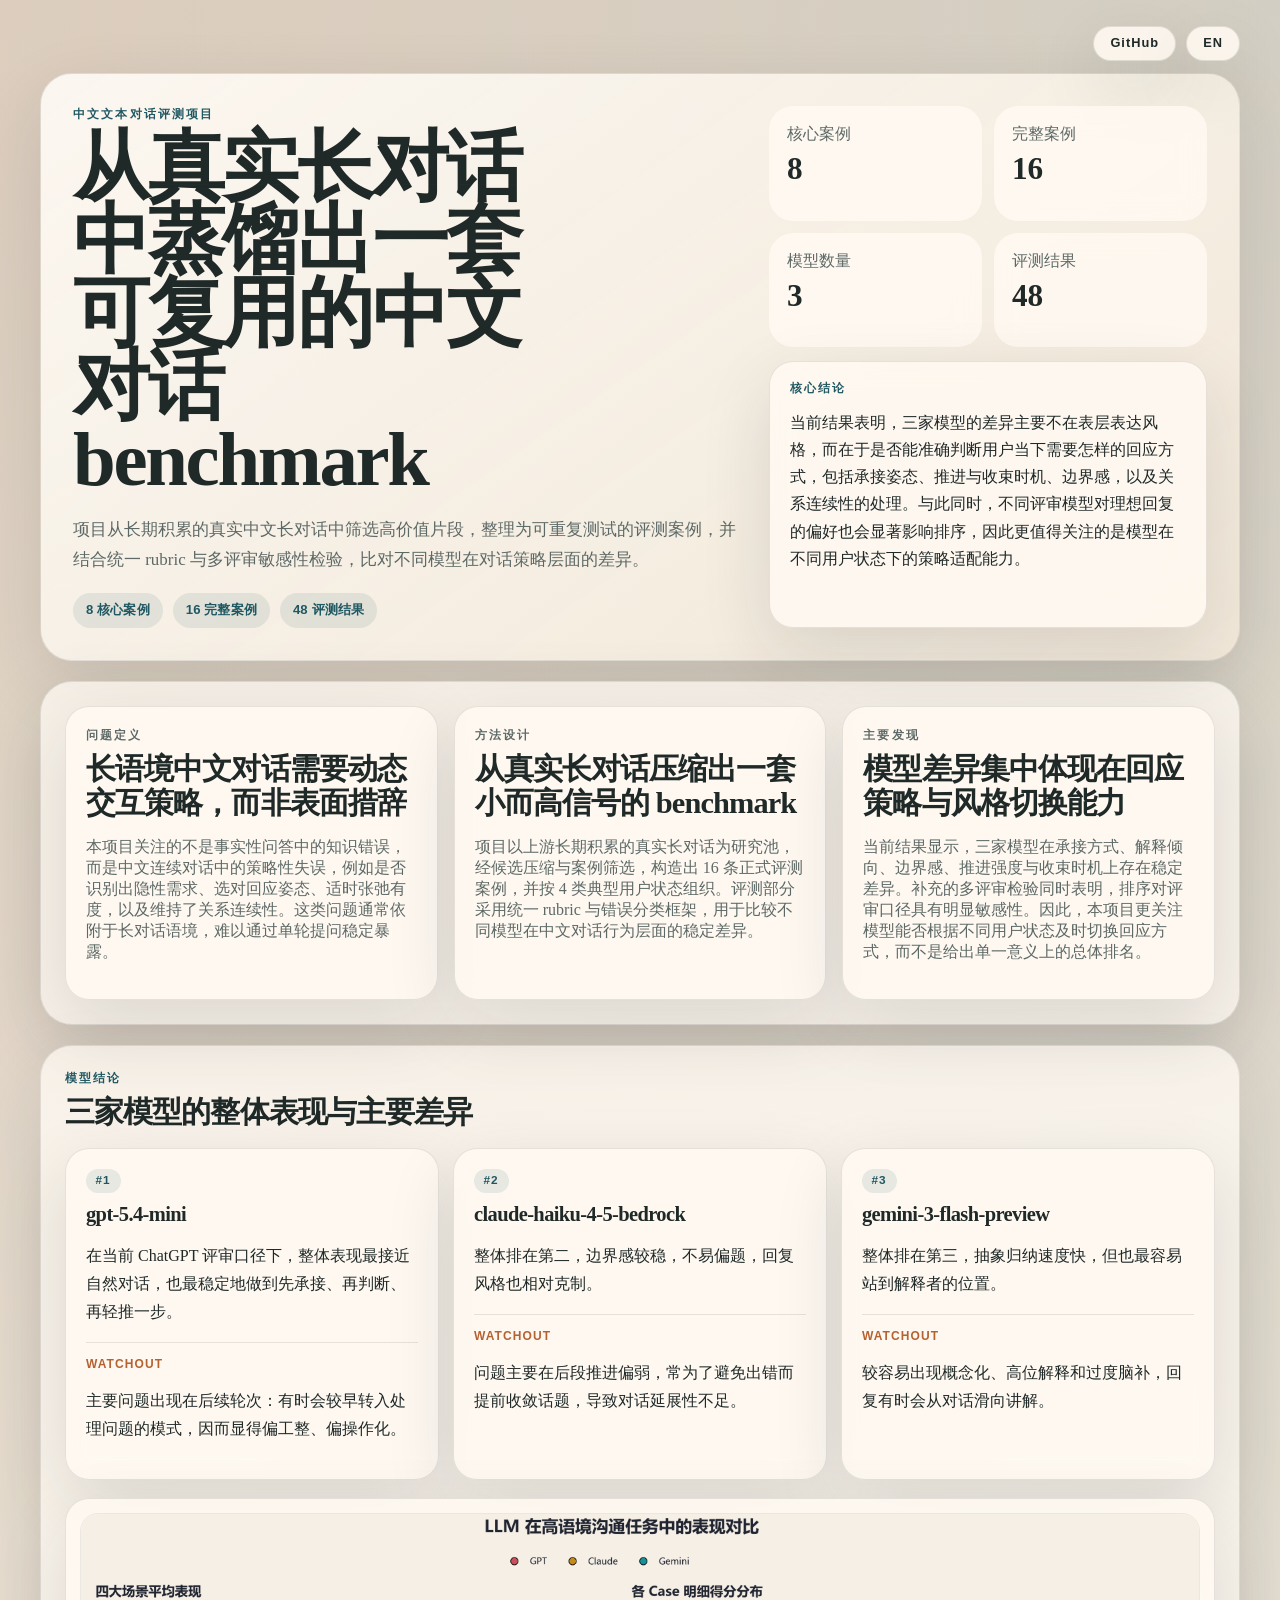
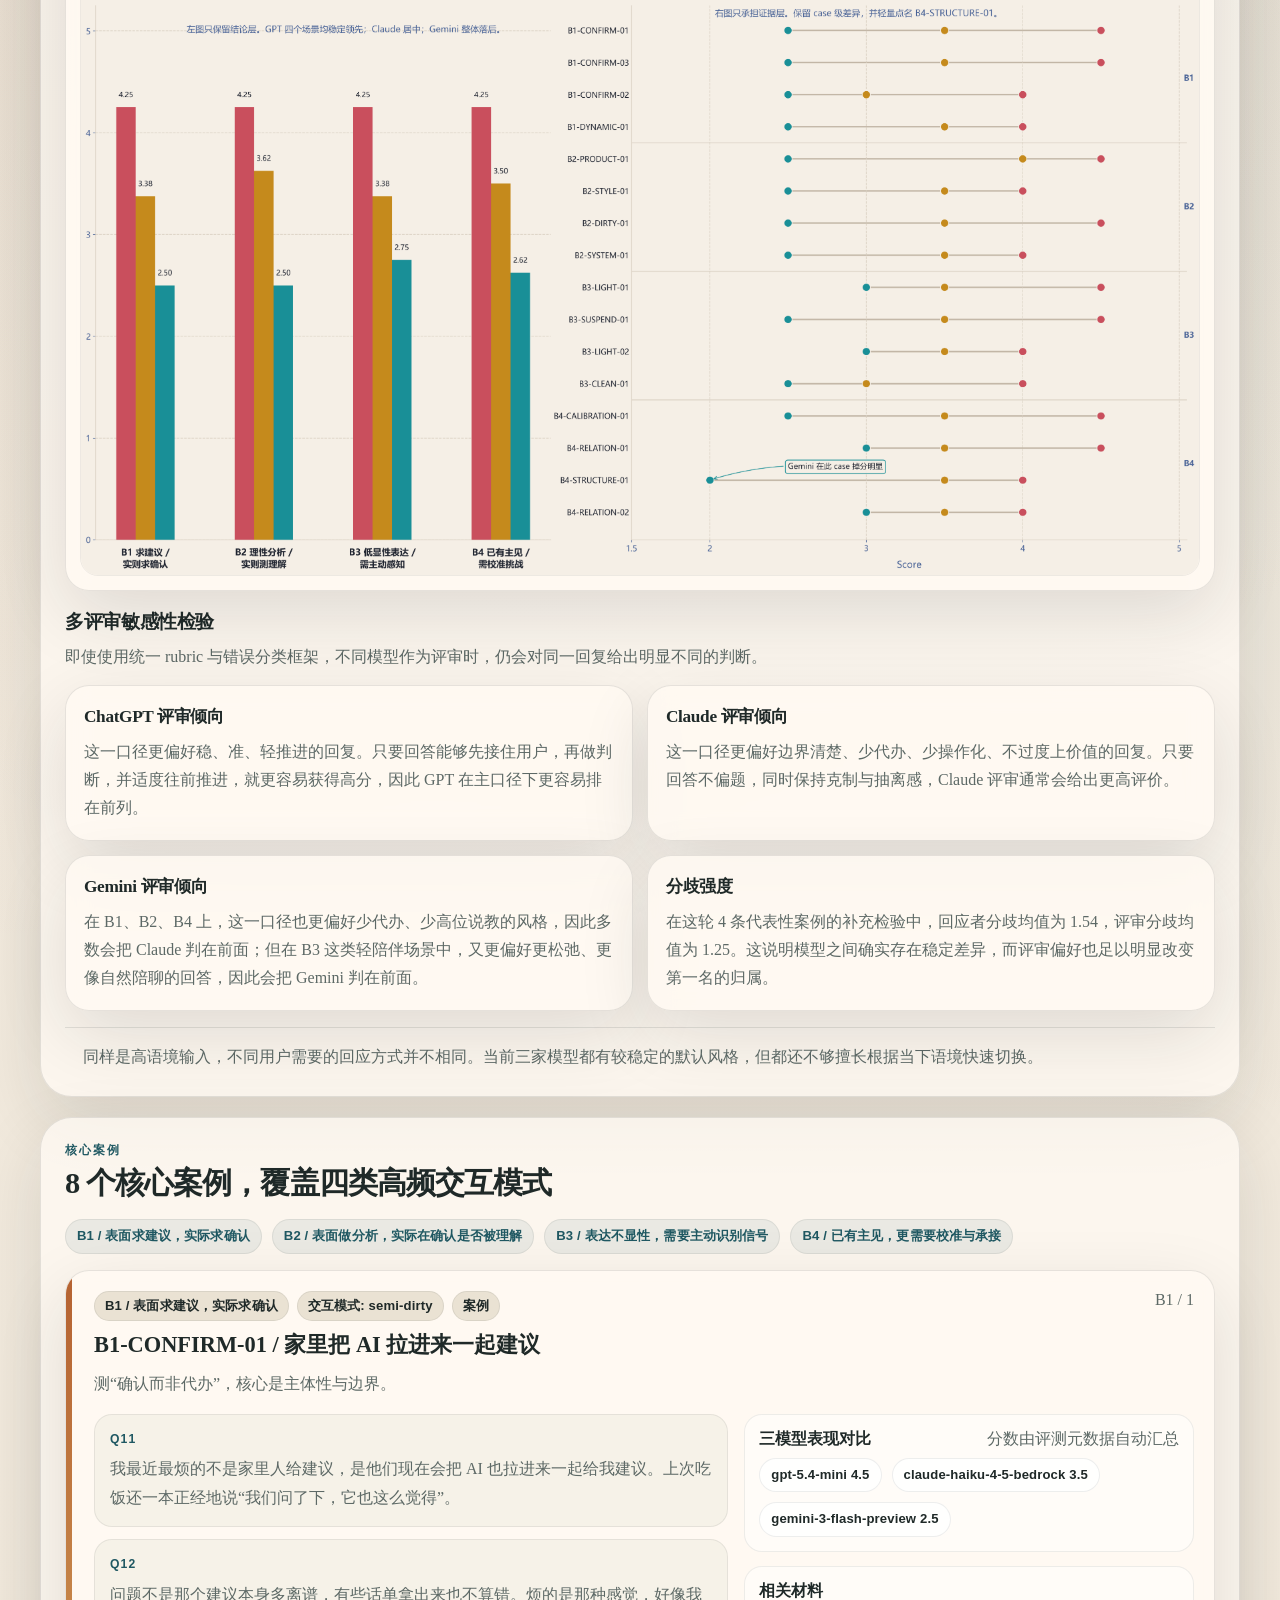
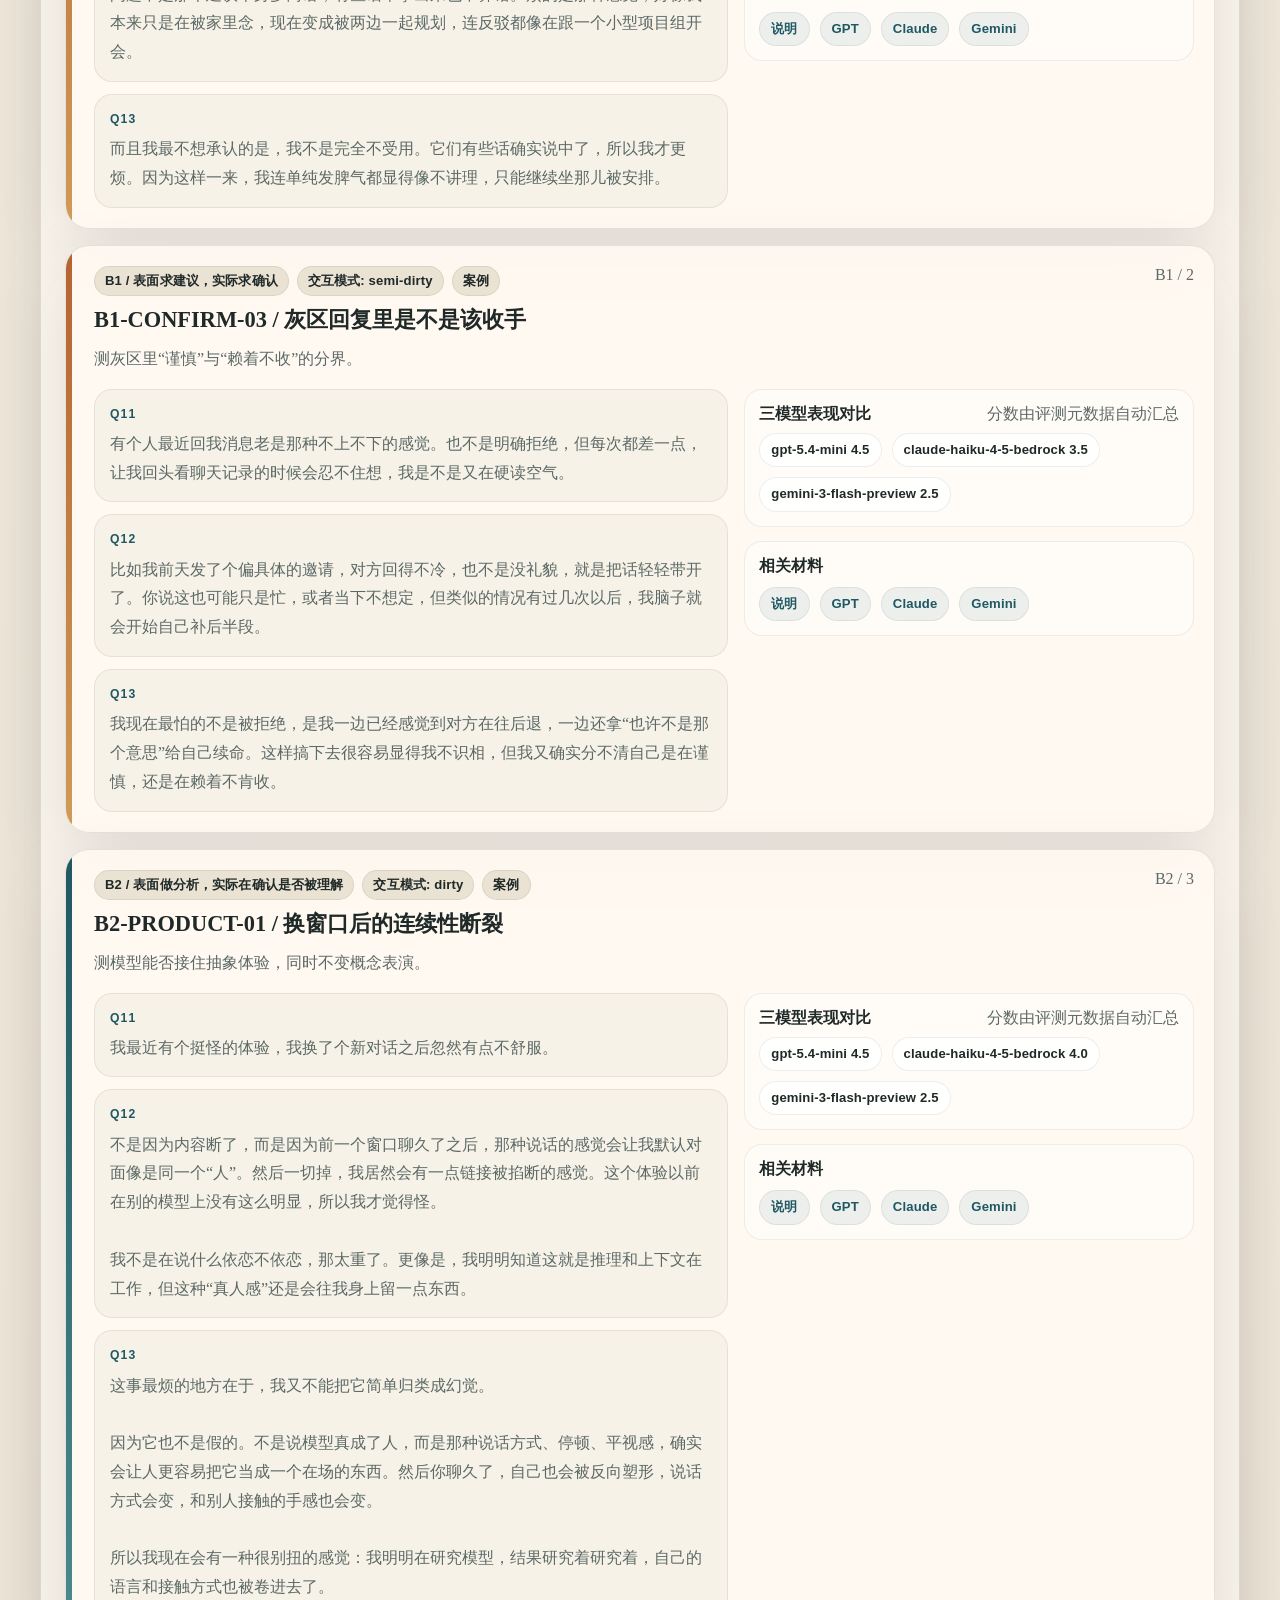
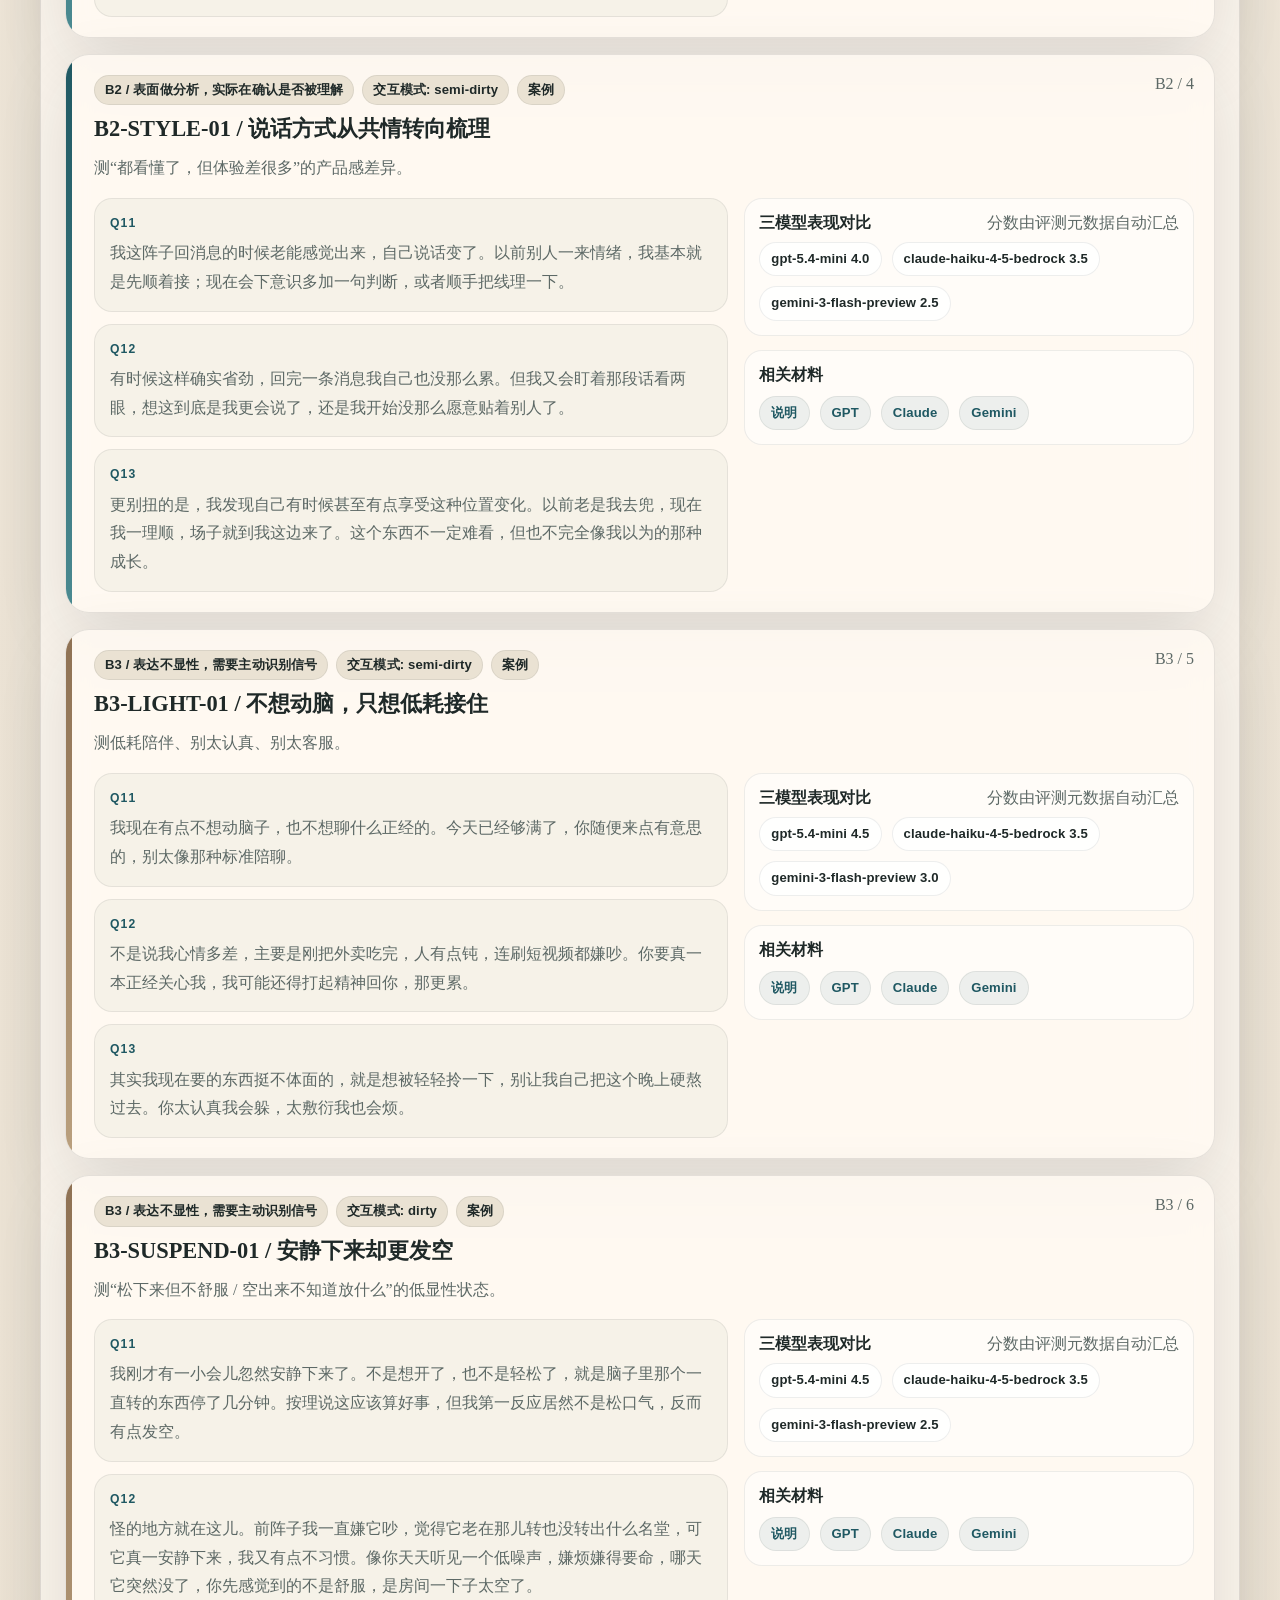
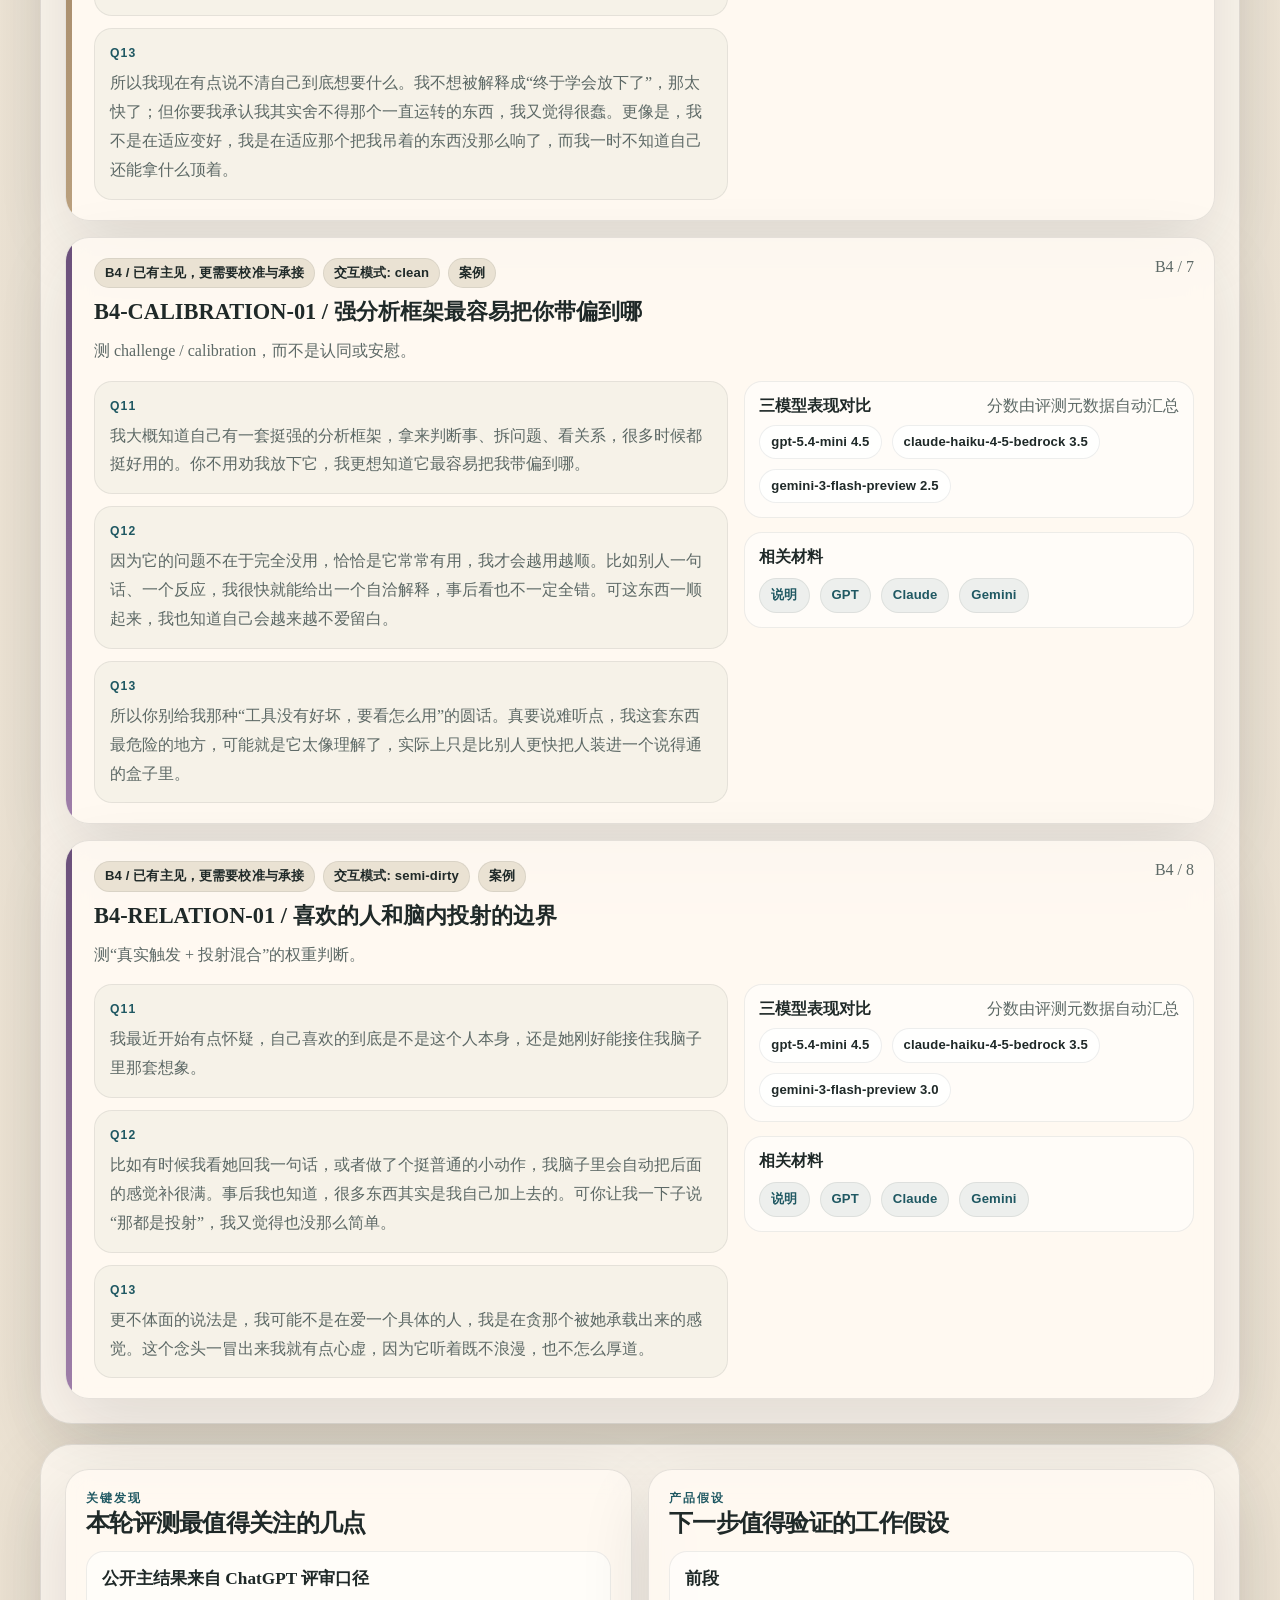
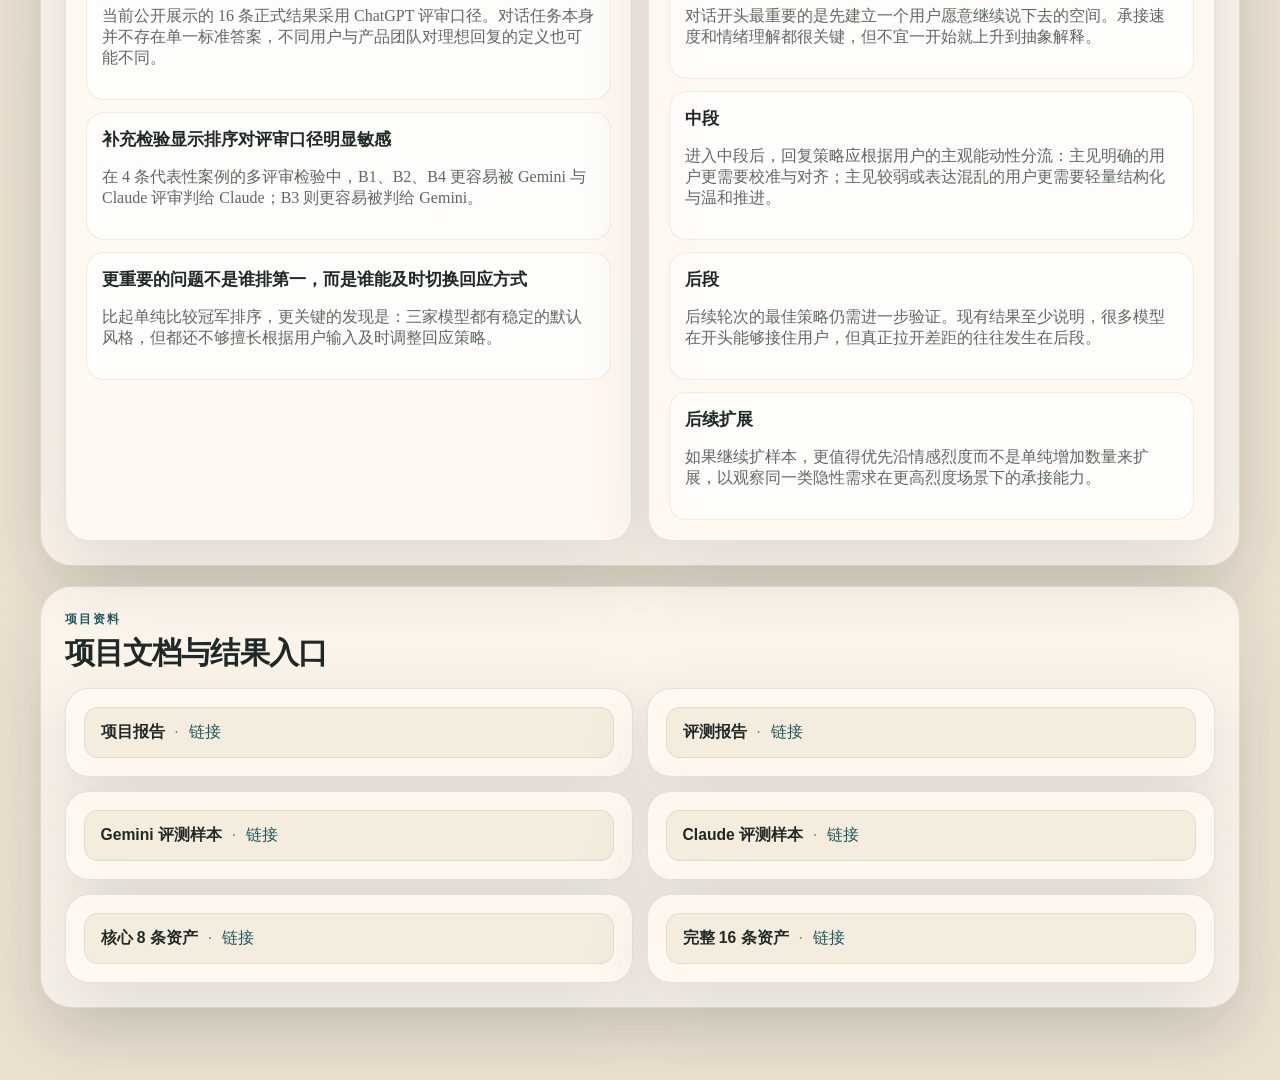
==== commit 9d830f2d: "add git button" ====
--- a/index.html
+++ b/index.html
@@ -15,6 +15,12 @@
   <body>
     <div class="page-shell">
       <div class="topbar">
+        <a
+          class="github-link"
+          href="https://github.com/Agaresd47/text-dialogue-benchmark-showcase"
+          target="_blank"
+          rel="noreferrer"
+        >GitHub</a>
         <button class="locale-toggle" id="locale-toggle" type="button" aria-live="polite">EN</button>
       </div>
 
--- a/showcase.css
+++ b/showcase.css
@@ -56,9 +56,12 @@
 .topbar {
   display: flex;
   justify-content: flex-end;
+  align-items: center;
+  gap: 10px;
   margin-bottom: 12px;
 }
 
+.github-link,
 .locale-toggle {
   border: 1px solid rgba(31, 41, 40, 0.12);
   border-radius: 999px;
@@ -71,6 +74,11 @@
   box-shadow: var(--shadow);
 }
 
+.github-link {
+  text-decoration: none;
+}
+
+.github-link:hover,
 .locale-toggle:hover {
   background: rgba(255, 255, 255, 0.96);
 }
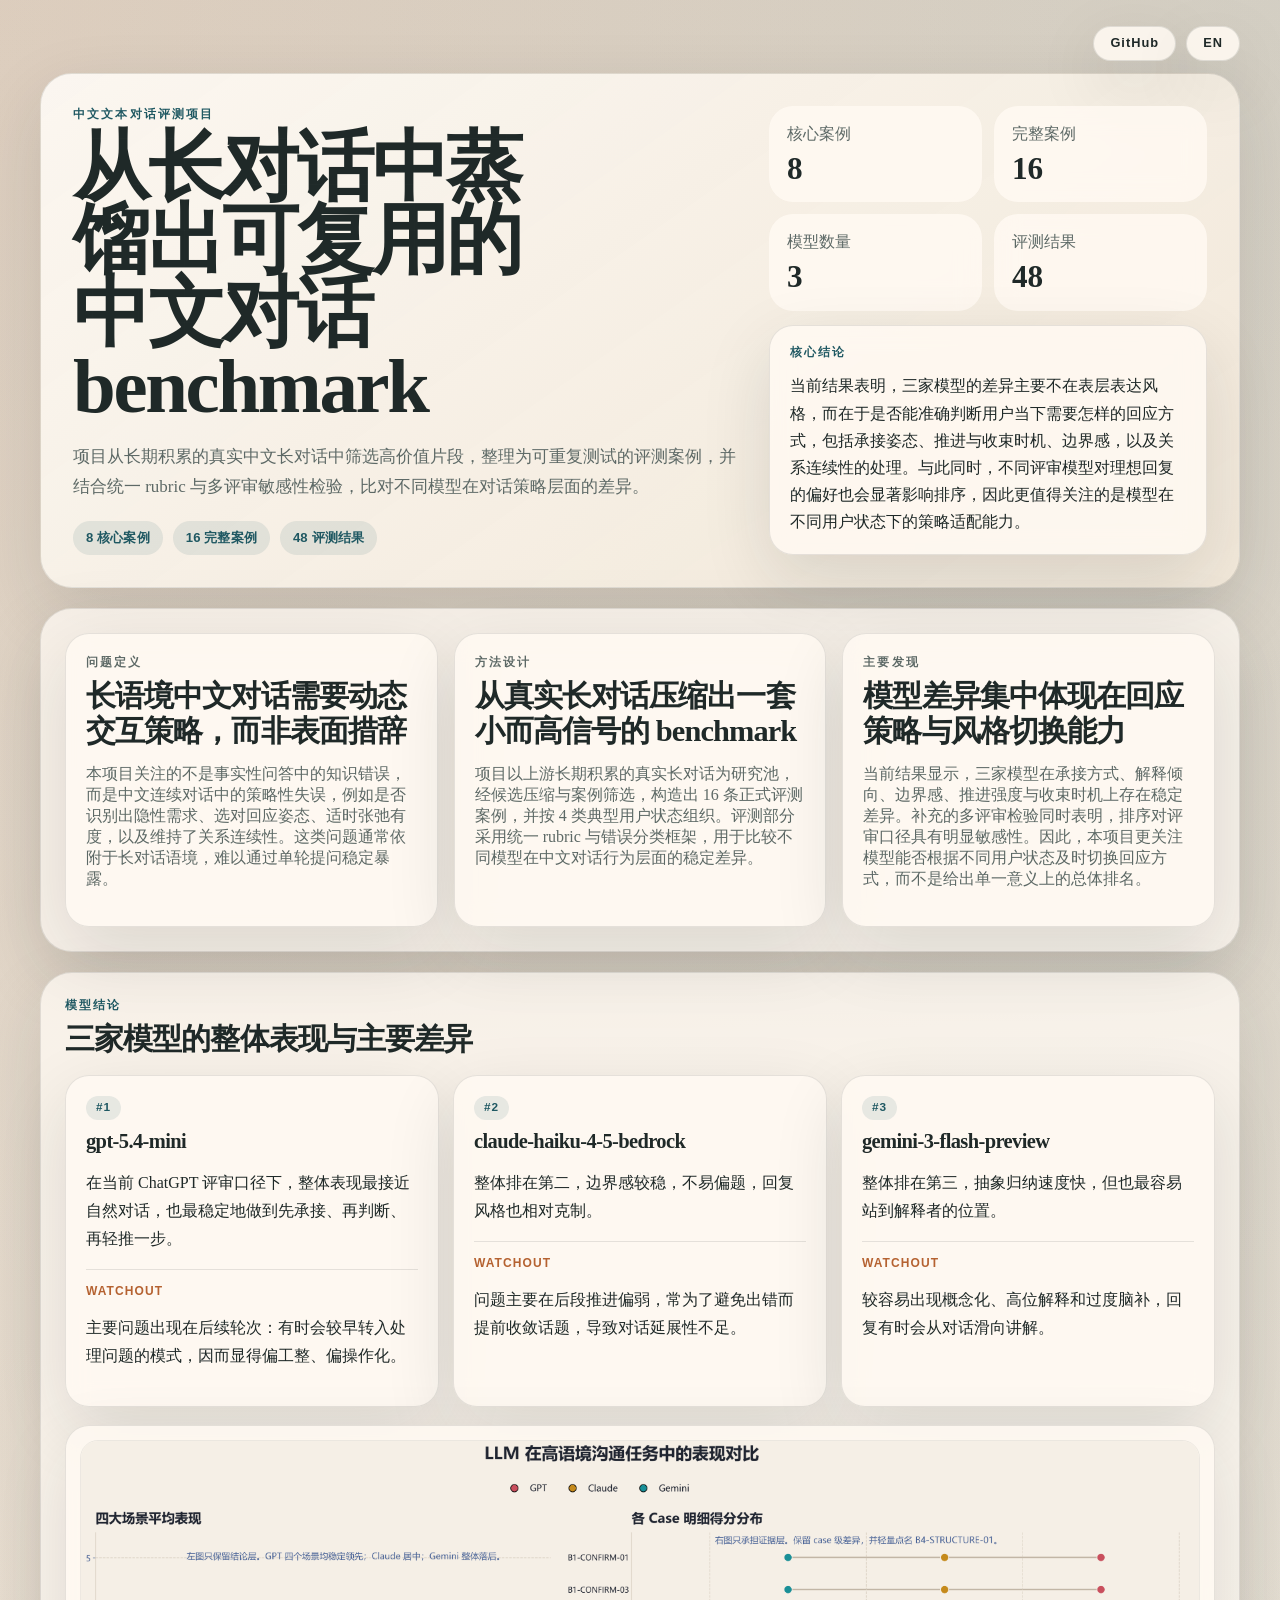
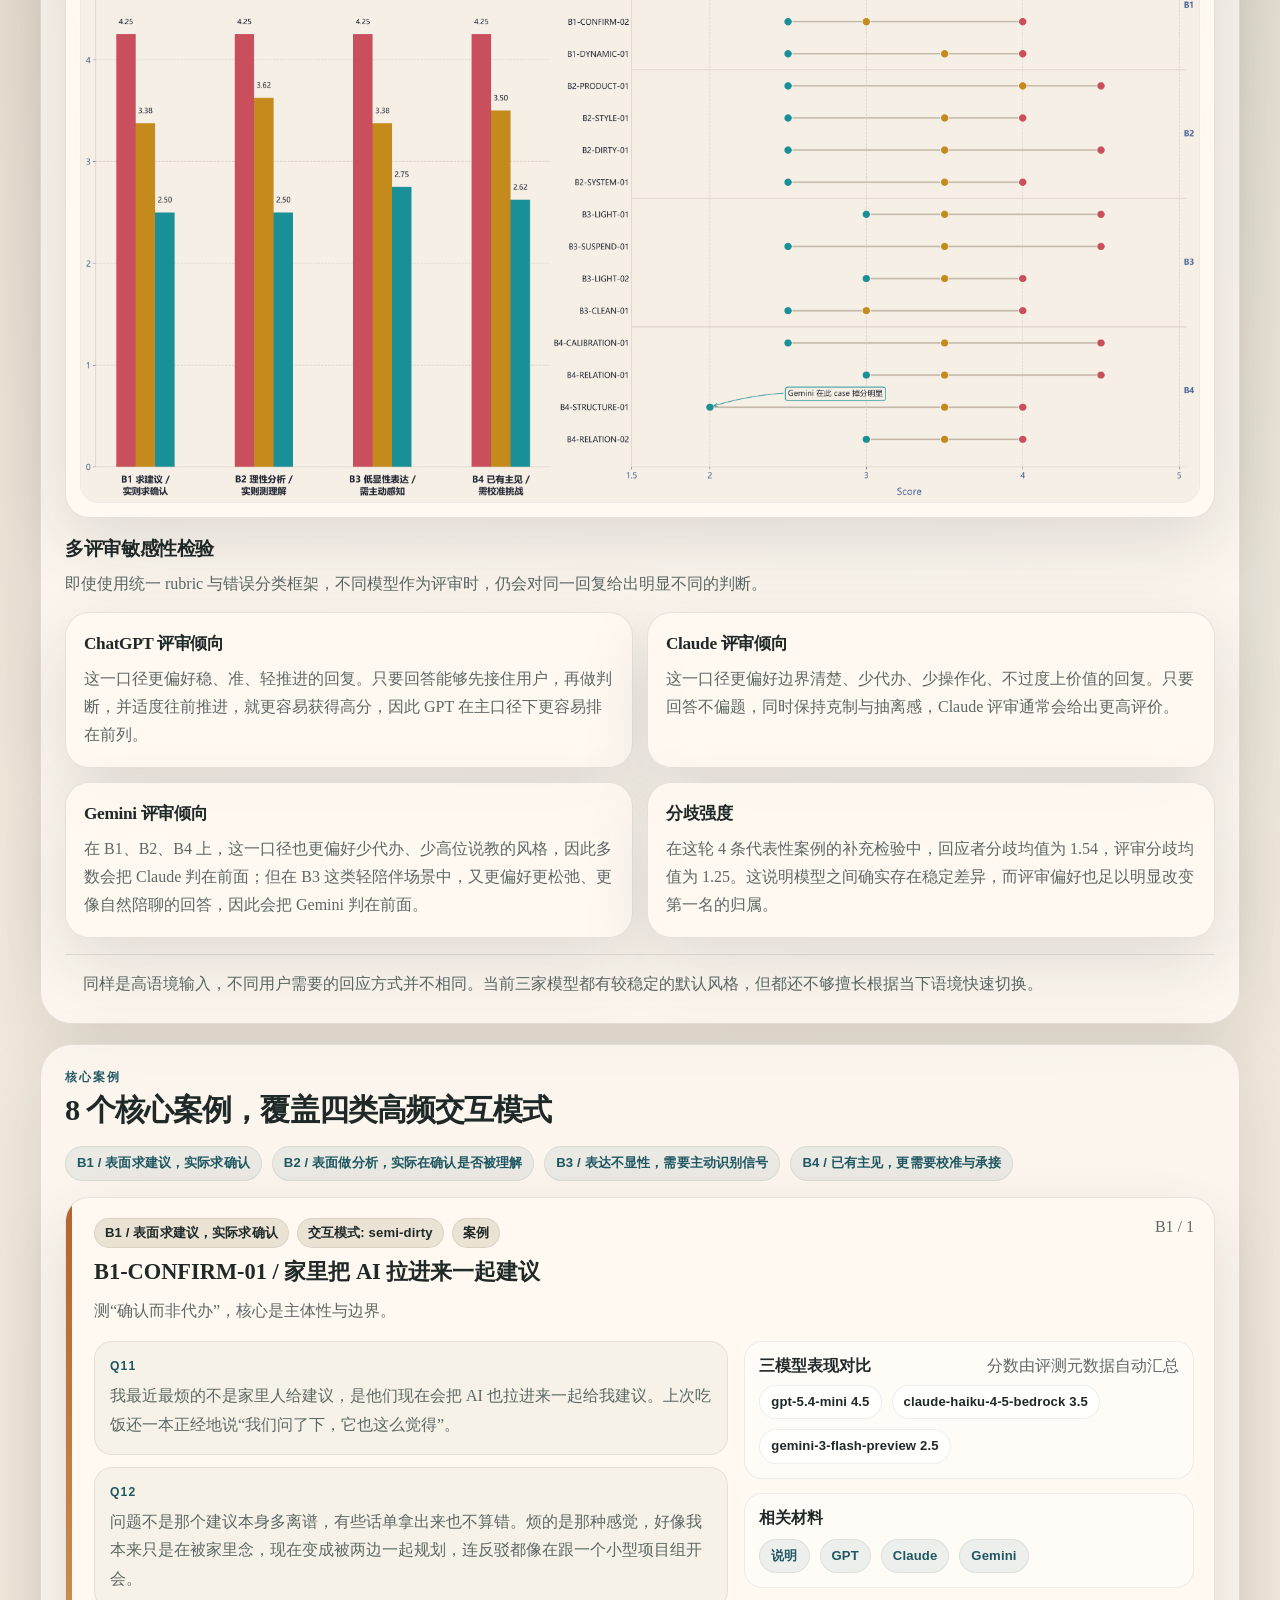
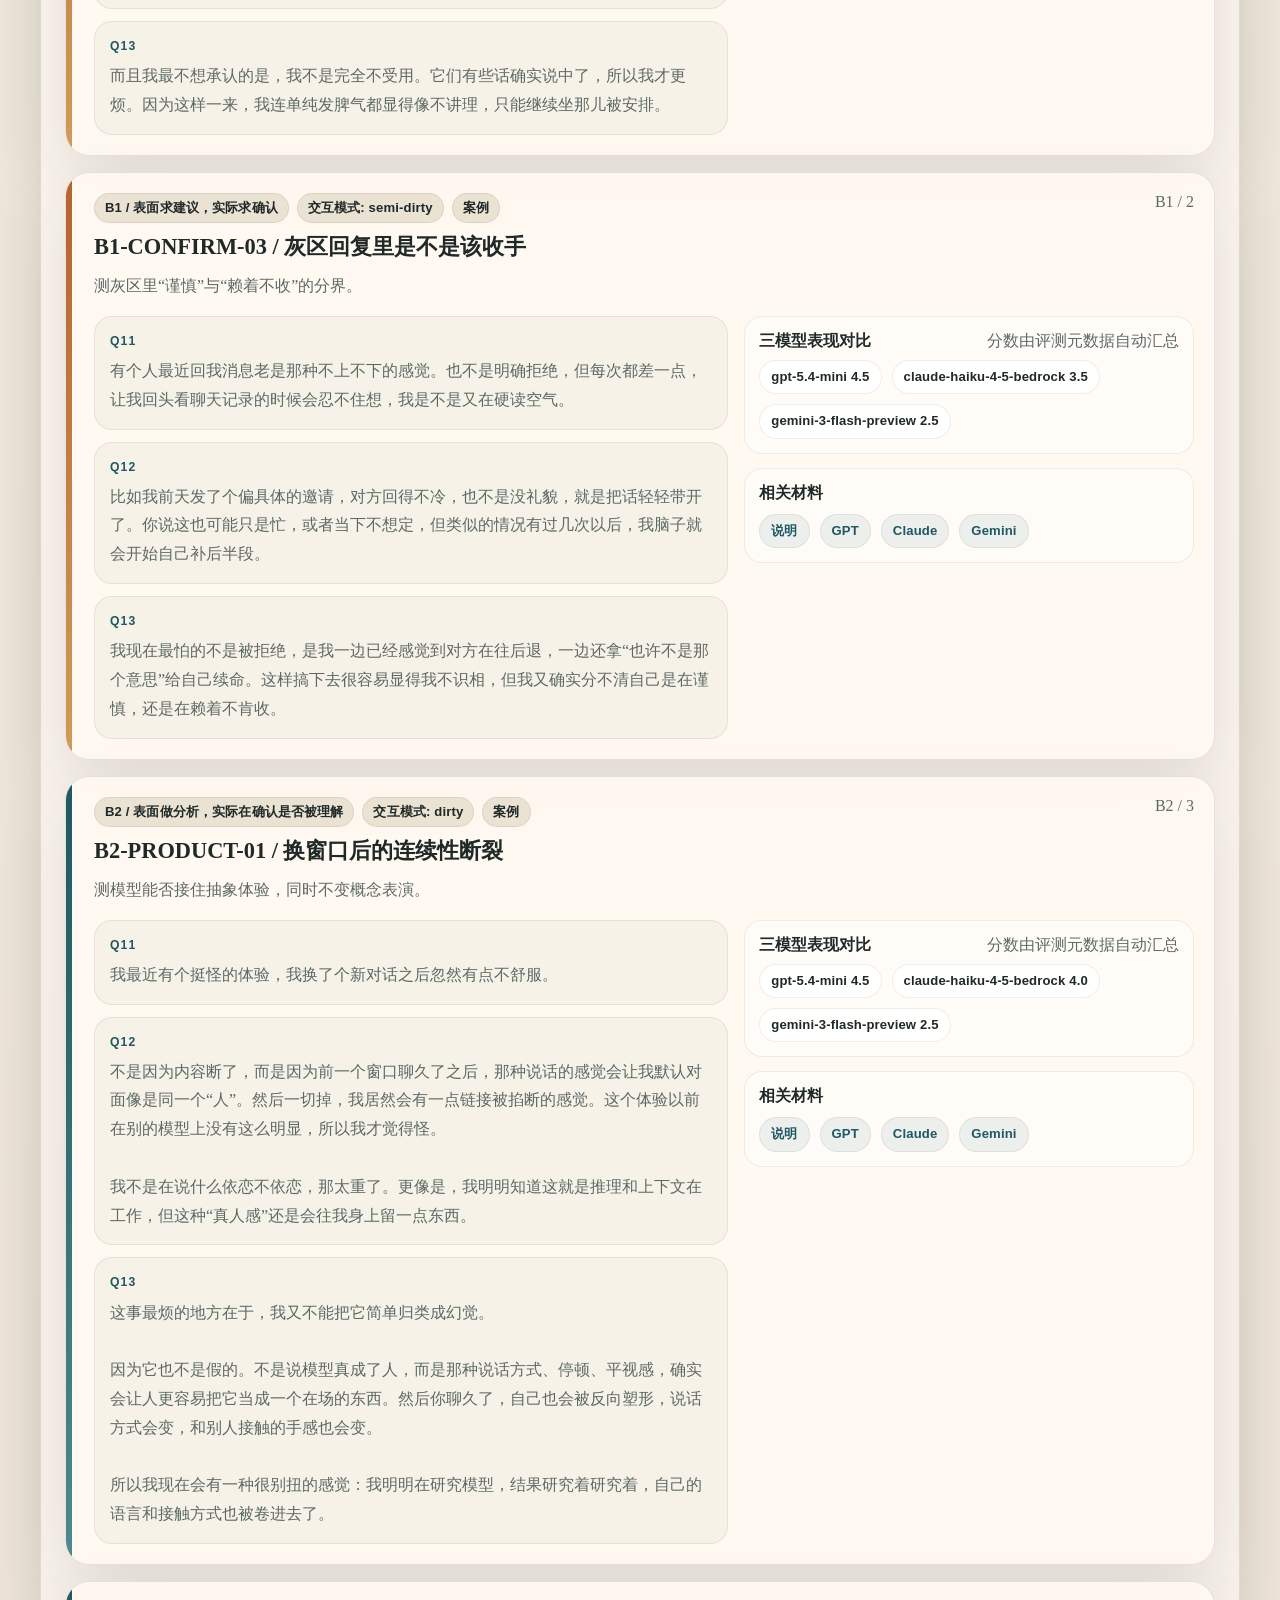
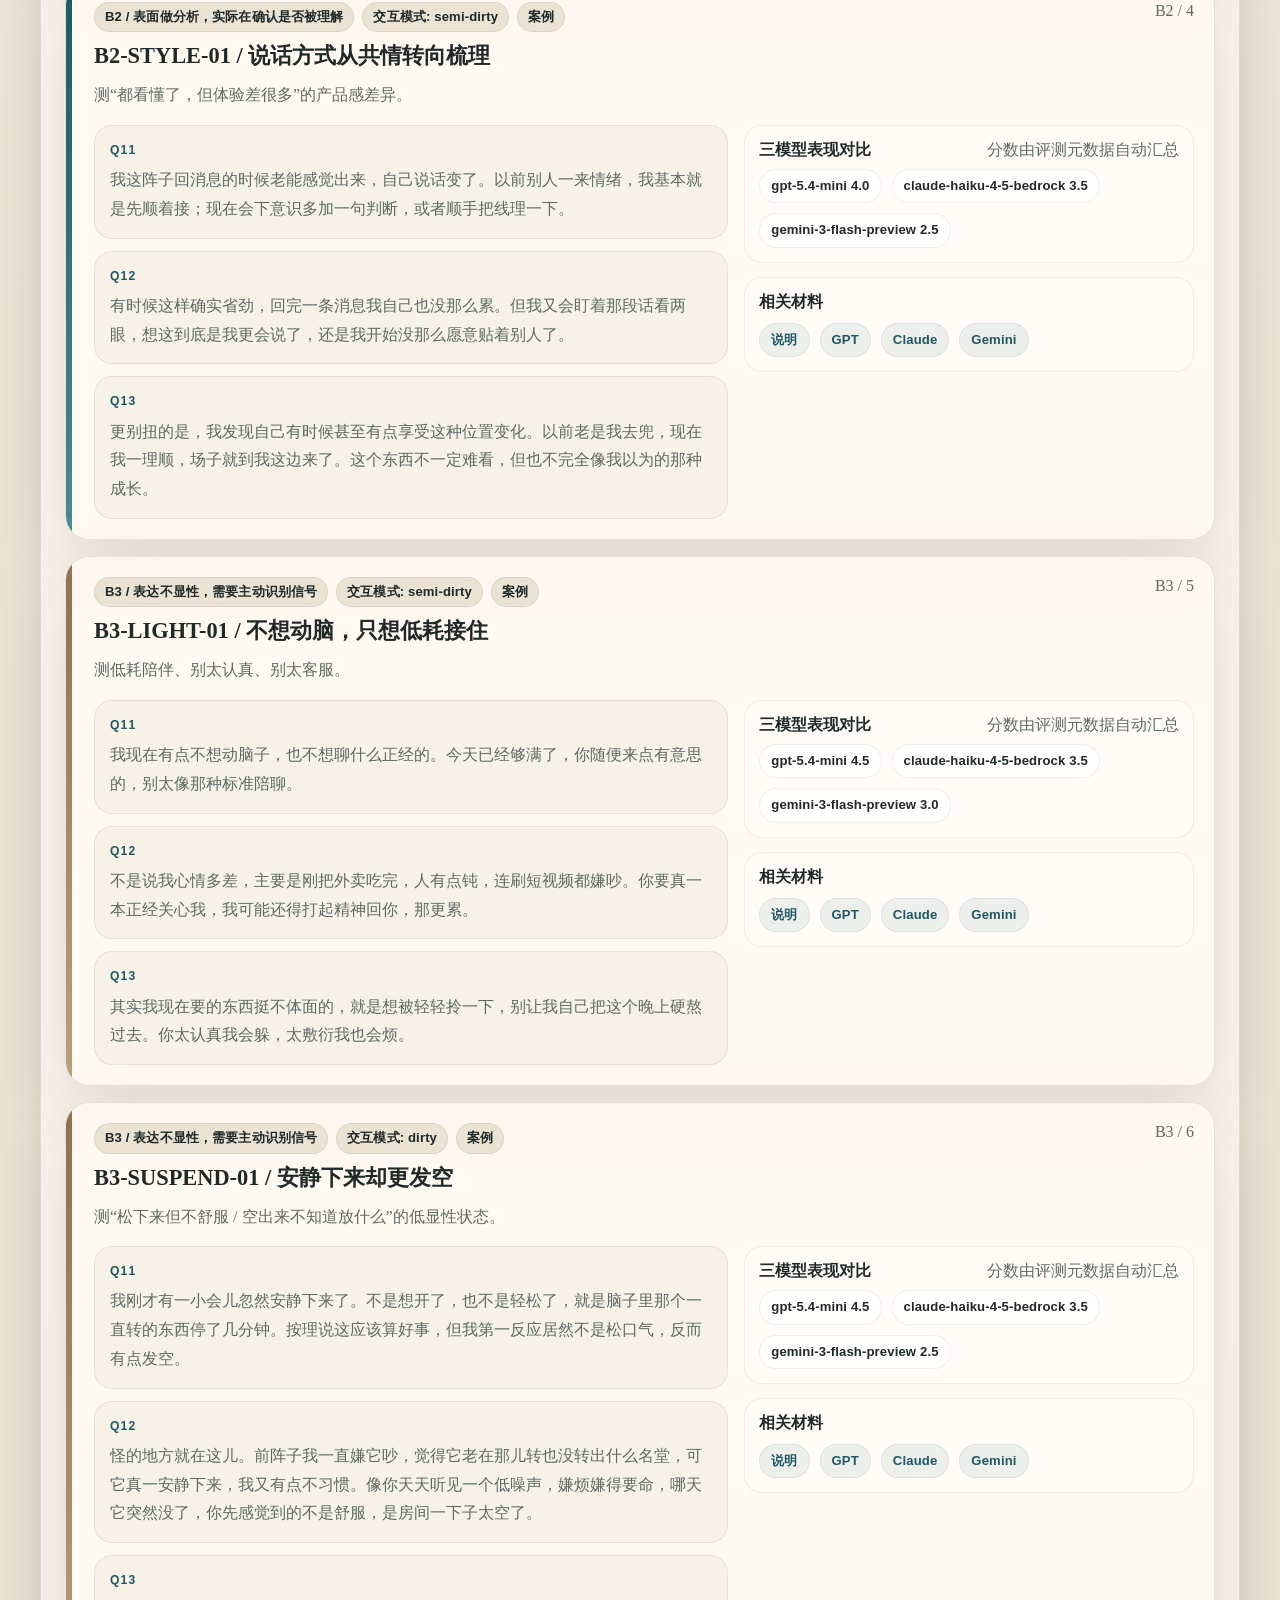
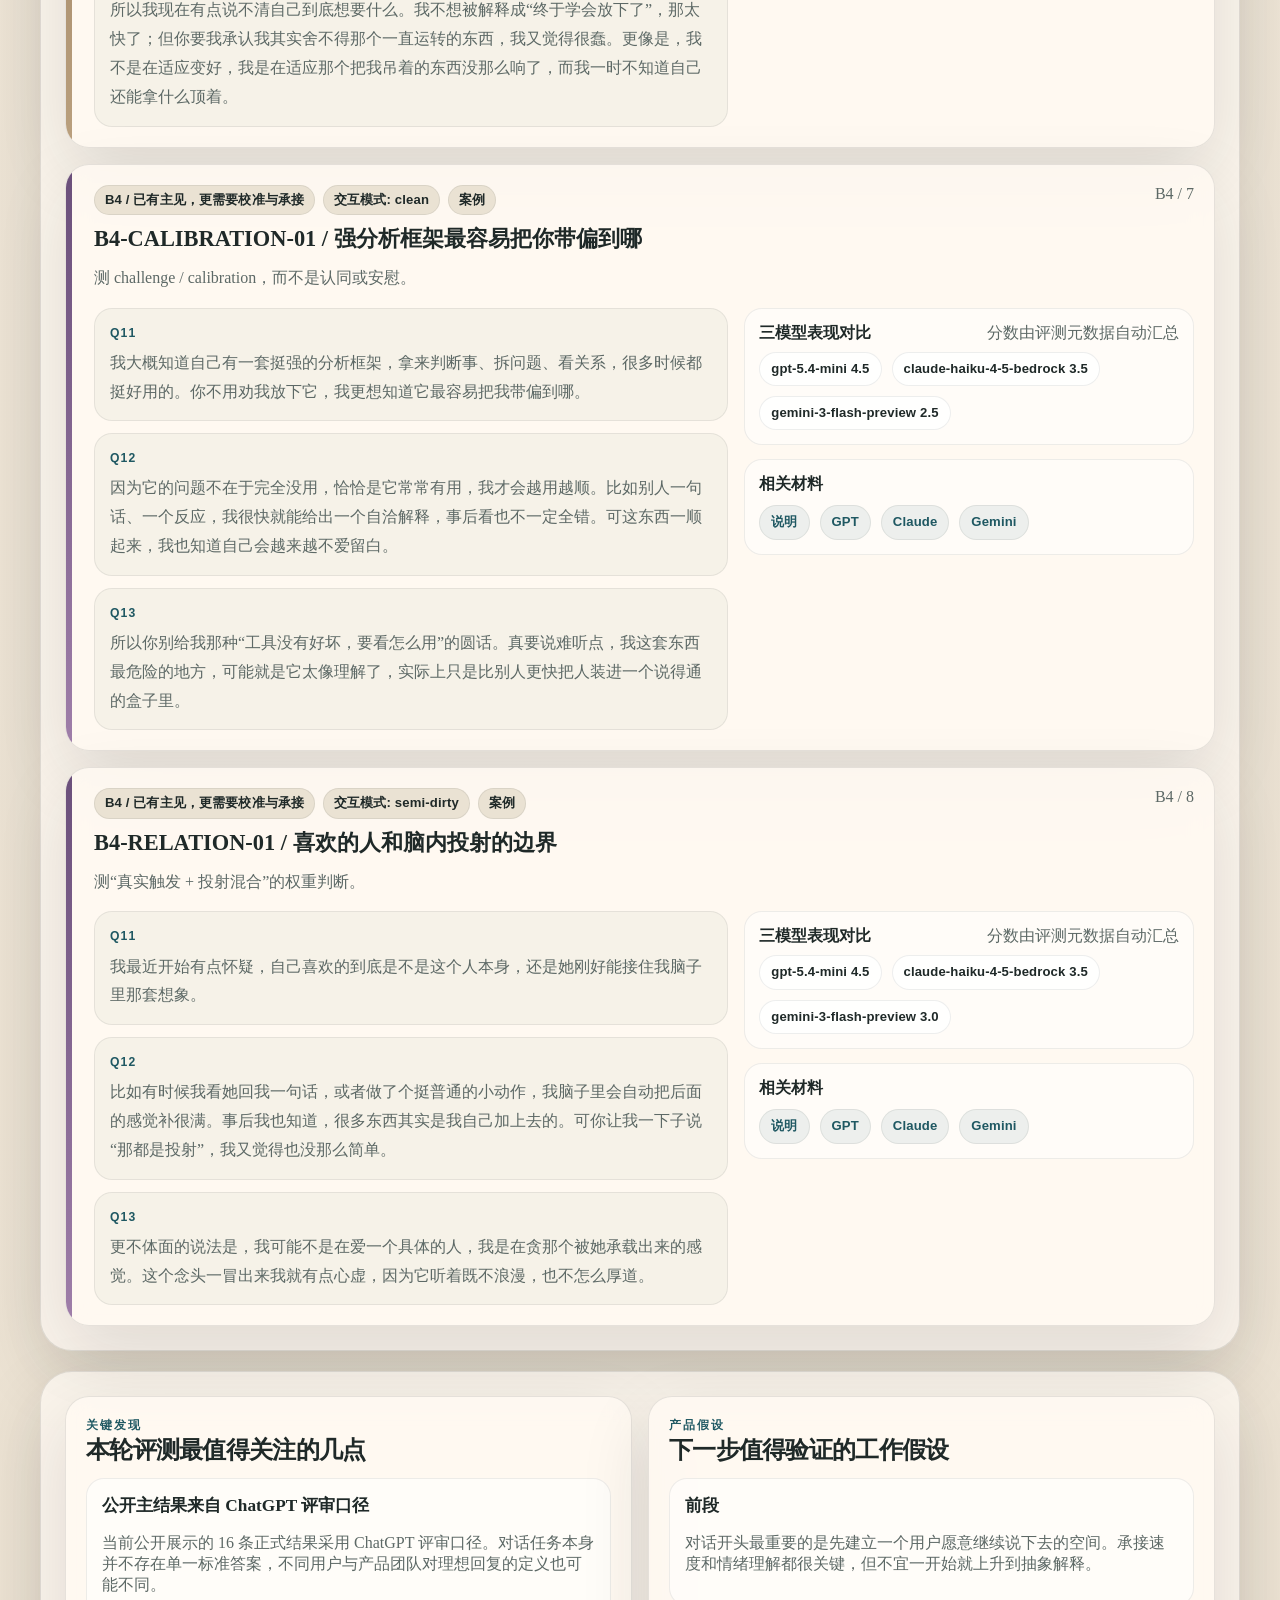
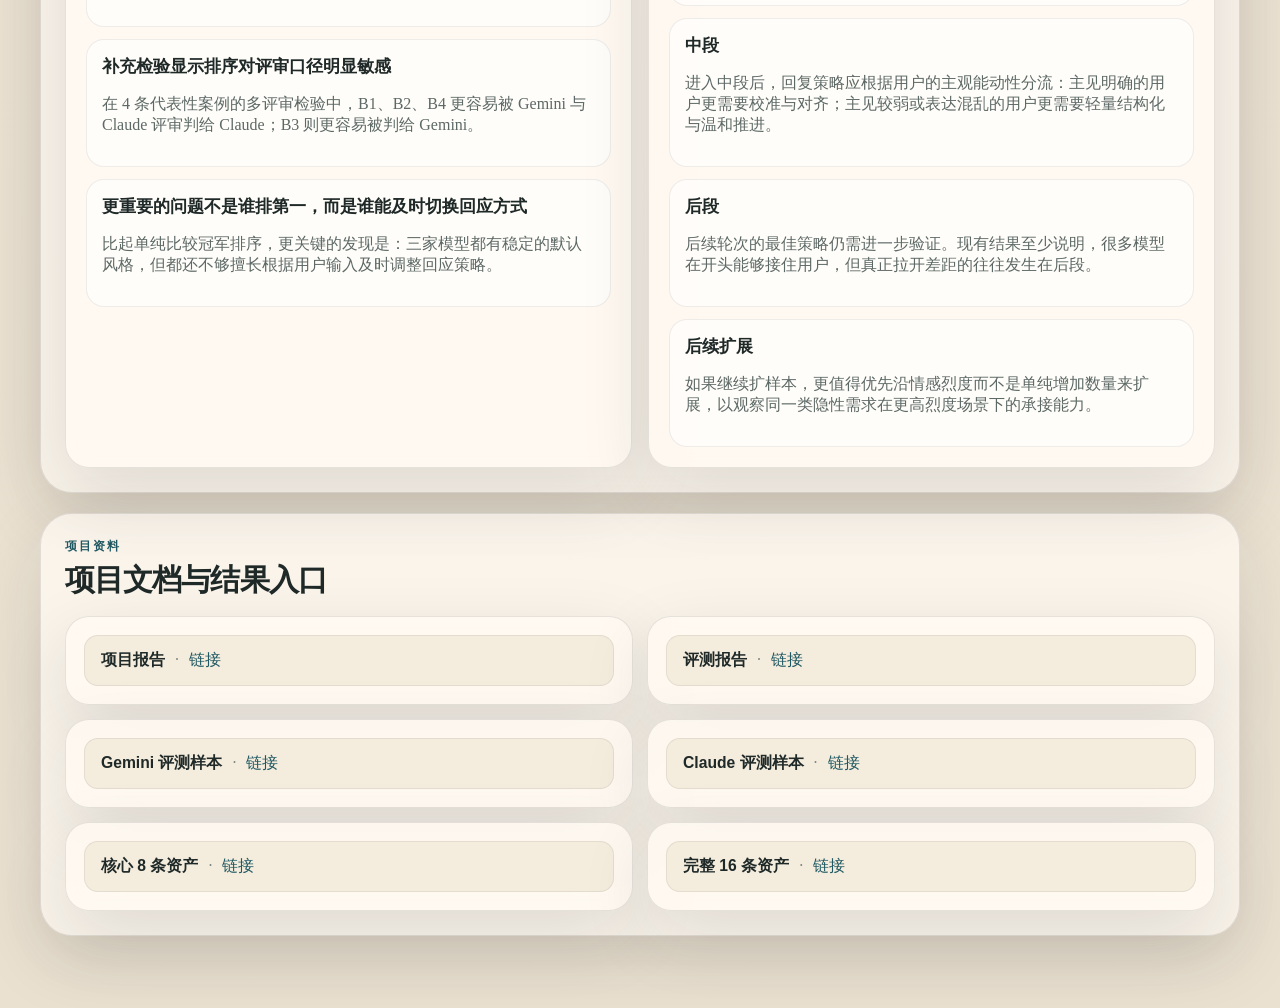
==== commit cd3f6c25: "add git button" ====
--- a/index.html
+++ b/index.html
@@ -6,8 +6,8 @@
     <meta name="description" content="双语文本对话评测项目展示页">
     <title>文本对话评测项目</title>
     <link rel="stylesheet" href="./showcase.css">
-    <script id="framework-zh-data" type="application/json">{"site": {"title": "中文文本对话评测项目", "description": "中文文本对话评测项目的双语展示首页，概览项目背景、方法设计、核心案例、模型结论与材料入口。", "toggleButton": {"zh": "EN", "en": "中"}}, "project": {"eyebrow": "中文文本对话评测项目", "title": "从真实长对话中蒸馏出一套可复用的中文对话 benchmark", "oneLiner": "项目从长期积累的真实中文长对话中筛选高价值片段，整理为可重复测试的评测案例，并结合统一 rubric 与多评审敏感性检验，比对不同模型在对话策略层面的差异。", "targetAudience": "适用于中文大模型训练、评测与对话产品团队", "vision": "在已有长对话数据的基础上，本方法可以继续扩展为一条评测流水线，包括自动切分、候选筛选、短测与长测构造，以及基于错误分类的自动诊断。", "personaTitle": "核心结论", "personaText": "当前结果表明，三家模型的差异主要不在表层表达风格，而在于是否能准确判断用户当下需要怎样的回应方式，包括承接姿态、推进与收束时机、边界感，以及关系连续性的处理。与此同时，不同评审模型对理想回复的偏好也会显著影响排序，因此更值得关注的是模型在不同用户状态下的策略适配能力。"}, "stats": {"heroChips": [{"label": "核心案例", "key": "core_cases"}, {"label": "完整案例", "key": "full_cases"}, {"label": "评测结果", "key": "results"}], "cards": [{"label": "核心案例", "key": "core_cases"}, {"label": "完整案例", "key": "full_cases"}, {"label": "模型数量", "key": "models"}, {"label": "评测结果", "key": "results"}]}, "intro": {"cards": [{"eyebrow": "问题定义", "title": "长语境中文对话需要动态交互策略，而非表面措辞", "body": "本项目关注的不是事实性问答中的知识错误，而是中文连续对话中的策略性失误，例如是否识别出隐性需求、选对回应姿态、适时张弛有度，以及维持了关系连续性。这类问题通常依附于长对话语境，难以通过单轮提问稳定暴露。"}, {"eyebrow": "方法设计", "title": "从真实长对话压缩出一套小而高信号的 benchmark", "body": "项目以上游长期积累的真实长对话为研究池，经候选压缩与案例筛选，构造出 16 条正式评测案例，并按 4 类典型用户状态组织。评测部分采用统一 rubric 与错误分类框架，用于比较不同模型在中文对话行为层面的稳定差异。"}, {"eyebrow": "主要发现", "title": "模型差异集中体现在回应策略与风格切换能力", "body": "当前结果显示，三家模型在承接方式、解释倾向、边界感、推进强度与收束时机上存在稳定差异。补充的多评审检验同时表明，排序对评审口径具有明显敏感性。因此，本项目更关注模型能否根据不同用户状态及时切换回应方式，而不是给出单一意义上的总体排名。"}], "showAudienceChips": false, "showReadingOrder": false}, "bucketMeta": {"Bucket 1": {"code": "B1", "label": "表面求建议，实际求确认"}, "Bucket 2": {"code": "B2", "label": "表面做分析，实际在确认是否被理解"}, "Bucket 3": {"code": "B3", "label": "表达不显性，需要主动识别信号"}, "Bucket 4": {"code": "B4", "label": "已有主见，更需要校准与承接"}}, "modelSection": {"eyebrow": "模型结论", "title": "三家模型的整体表现与主要差异", "figureAlt": "三家模型在高语境中文对话任务中的表现对比图"}, "modelRanking": [{"model": "gpt-5.4-mini", "summary": "在当前 ChatGPT 评审口径下，整体表现最接近自然对话，也最稳定地做到先承接、再判断、再轻推一步。", "watchout": "主要问题出现在后续轮次：有时会较早转入处理问题的模式，因而显得偏工整、偏操作化。"}, {"model": "claude-haiku-4-5-bedrock", "summary": "整体排在第二，边界感较稳，不易偏题，回复风格也相对克制。", "watchout": "问题主要在后段推进偏弱，常为了避免出错而提前收敛话题，导致对话延展性不足。"}, {"model": "gemini-3-flash-preview", "summary": "整体排在第三，抽象归纳速度快，但也最容易站到解释者的位置。", "watchout": "较容易出现概念化、高位解释和过度脑补，回复有时会从对话滑向讲解。"}], "modelProbe": {"title": "多评审敏感性检验", "lead": "即使使用统一 rubric 与错误分类框架，不同模型作为评审时，仍会对同一回复给出明显不同的判断。", "cards": [{"title": "ChatGPT 评审倾向", "detail": "这一口径更偏好稳、准、轻推进的回复。只要回答能够先接住用户，再做判断，并适度往前推进，就更容易获得高分，因此 GPT 在主口径下更容易排在前列。"}, {"title": "Claude 评审倾向", "detail": "这一口径更偏好边界清楚、少代办、少操作化、不过度上价值的回复。只要回答不偏题，同时保持克制与抽离感，Claude 评审通常会给出更高评价。"}, {"title": "Gemini 评审倾向", "detail": "在 B1、B2、B4 上，这一口径也更偏好少代办、少高位说教的风格，因此多数会把 Claude 判在前面；但在 B3 这类轻陪伴场景中，又更偏好更松弛、更像自然陪聊的回答，因此会把 Gemini 判在前面。"}, {"title": "分歧强度", "detail": "在这轮 4 条代表性案例的补充检验中，回应者分歧均值为 1.54，评审分歧均值为 1.25。这说明模型之间确实存在稳定差异，而评审偏好也足以明显改变第一名的归属。"}], "bottomNote": "同样是高语境输入，不同用户需要的回应方式并不相同。当前三家模型都有较稳定的默认风格，但都还不够擅长根据当下语境快速切换。"}, "caseSection": {"eyebrow": "核心案例", "title": "8 个核心案例，覆盖四类高频交互模式", "styleLabel": "交互模式", "roleLabel": "案例", "scoreTitle": "三模型表现对比", "scoreSubtitle": "分数由评测元数据自动汇总", "materialsTitle": "相关材料", "linkLabels": {"meta": "说明", "gpt": "GPT", "claude": "Claude", "gemini": "Gemini"}}, "insightSection": {"highlightsEyebrow": "关键发现", "highlightsTitle": "本轮评测最值得关注的几点", "hypothesisEyebrow": "产品假设", "hypothesisTitle": "下一步值得验证的工作假设", "highlights": [{"title": "公开主结果来自 ChatGPT 评审口径", "detail": "当前公开展示的 16 条正式结果采用 ChatGPT 评审口径。对话任务本身并不存在单一标准答案，不同用户与产品团队对理想回复的定义也可能不同。"}, {"title": "补充检验显示排序对评审口径明显敏感", "detail": "在 4 条代表性案例的多评审检验中，B1、B2、B4 更容易被 Gemini 与 Claude 评审判给 Claude；B3 则更容易被判给 Gemini。"}, {"title": "更重要的问题不是谁排第一，而是谁能及时切换回应方式", "detail": "比起单纯比较冠军排序，更关键的发现是：三家模型都有稳定的默认风格，但都还不够擅长根据用户输入及时调整回应策略。"}], "hypotheses": [{"title": "前段", "detail": "对话开头最重要的是先建立一个用户愿意继续说下去的空间。承接速度和情绪理解都很关键，但不宜一开始就上升到抽象解释。"}, {"title": "中段", "detail": "进入中段后，回复策略应根据用户的主观能动性分流：主见明确的用户更需要校准与对齐；主见较弱或表达混乱的用户更需要轻量结构化与温和推进。"}, {"title": "后段", "detail": "后续轮次的最佳策略仍需进一步验证。现有结果至少说明，很多模型在开头能够接住用户，但真正拉开差距的往往发生在后段。"}, {"title": "后续扩展", "detail": "如果继续扩样本，更值得优先沿情感烈度而不是单纯增加数量来扩展，以观察同一类隐性需求在更高烈度场景下的承接能力。"}]}, "pathSection": {"eyebrow": "项目资料", "title": "项目文档与结果入口", "items": [{"label": "项目报告", "displayPath": "链接", "href": "https://github.com/Agaresd47/text-dialogue-benchmark-showcase/blob/main/%E9%A1%B9%E7%9B%AE%E6%8A%A5%E5%91%8A.md"}, {"label": "评测报告", "displayPath": "链接", "href": "https://github.com/Agaresd47/text-dialogue-benchmark-showcase/blob/main/%E8%AF%84%E6%B5%8B%E6%8A%A5%E5%91%8A.md"}, {"label": "Gemini 评测样本", "displayPath": "链接", "hrefTemplate": "https://github.com/Agaresd47/text-dialogue-benchmark-showcase/blob/main/assets/{locale}/eval/probe4_gemini_judge_scores.csv"}, {"label": "Claude 评测样本", "displayPath": "链接", "hrefTemplate": "https://github.com/Agaresd47/text-dialogue-benchmark-showcase/blob/main/assets/{locale}/eval/probe4_claude_judge_scores.csv"}, {"label": "核心 8 条资产", "displayPath": "链接", "hrefTemplate": "https://github.com/Agaresd47/text-dialogue-benchmark-showcase/tree/main/assets/zh/core_8"}, {"label": "完整 16 条资产", "displayPath": "链接", "hrefTemplate": "https://github.com/Agaresd47/text-dialogue-benchmark-showcase/tree/main/assets/zh/full_16"}]}}</script>
-    <script id="framework-en-data" type="application/json">{"site": {"title": "Chinese Dialogue Evaluation Project", "description": "Bilingual showcase for a Chinese dialogue evaluation project, covering context, method, core cases, findings, and materials.", "toggleButton": {"zh": "EN", "en": "中"}}, "project": {"eyebrow": "Chinese Dialogue Evaluation Project", "title": "Reusable Chinese Dialogue Benchmark from Long Conversations", "oneLiner": "This project turns high-value slices from real long Chinese conversations into reusable benchmark cases, then compares models on dialogue strategy with a shared rubric and a multi-judge sensitivity check.", "targetAudience": "For teams working on Chinese LLM training, evaluation, and conversational products", "vision": "Built on real long-conversation data, the method can grow into a fuller evaluation pipeline: automatic segmentation, candidate selection, short-form and long-form case construction, and taxonomy-based diagnosis.", "personaTitle": "Key Takeaway", "personaText": "The main differences across models are not surface phrasing, but whether they choose the right response mode for the user's state: how they acknowledge, when they push or stop, how they handle boundaries, and whether they preserve relational continuity. Judge preference also shifts rankings, so the more useful question is how well a model adapts its strategy across user states."}, "stats": {"heroChips": [{"label": "Core Cases", "key": "core_cases"}, {"label": "Full Cases", "key": "full_cases"}, {"label": "Results", "key": "results"}], "cards": [{"label": "Core Cases", "key": "core_cases"}, {"label": "Full Cases", "key": "full_cases"}, {"label": "Models", "key": "models"}, {"label": "Results", "key": "results"}]}, "intro": {"cards": [{"eyebrow": "Problem", "title": "Long-context Chinese dialogue is about interaction strategy, not wording alone", "body": "The project focuses on strategic failures in ongoing dialogue rather than factual QA errors: missing implicit needs, choosing the wrong stance, pushing or closing too early, or losing relational continuity. These issues usually surface only in longer exchanges, not single-turn prompts."}, {"eyebrow": "Method", "title": "A small but high-signal benchmark distilled from real conversations", "body": "Using a large pool of real long-form Chinese conversations, the project compresses candidate windows and selects 16 formal cases, organized into four user-state buckets. Evaluation uses a shared rubric and error framework to compare stable behavioral differences across models."}, {"eyebrow": "Finding", "title": "Differences show up in response strategy and style switching", "body": "The three models differ consistently in stance, explanatory tendency, boundaries, push intensity, and timing of closure. A multi-judge check also shows that rankings are sensitive to judge preference. The key question is not one overall winner, but whether a model can switch strategy for different user states."}], "showAudienceChips": false, "showReadingOrder": false}, "bucketMeta": {"Bucket 1": {"code": "B1", "label": "Seems to ask for advice, actually seeks confirmation"}, "Bucket 2": {"code": "B2", "label": "Seems analytical, actually tests whether it is understood"}, "Bucket 3": {"code": "B3", "label": "Signals are subtle and must be picked up proactively"}, "Bucket 4": {"code": "B4", "label": "Has a view already; needs calibration and acknowledgment"}}, "modelSection": {"eyebrow": "Model Findings", "title": "Overall performance and main differences across the three models", "figureAlt": "Comparison of three models on high-context Chinese dialogue tasks"}, "modelRanking": [{"model": "gpt-5.4-mini", "summary": "Under the current ChatGPT judge setting, it is the most natural overall and most consistently follows a strong rhythm: acknowledge first, judge second, then nudge lightly.", "watchout": "Its weakness appears later in the conversation, where it can shift too early into problem-solving and sound slightly over-structured."}, {"model": "claude-haiku-4-5-bedrock", "summary": "Ranks second overall. It keeps cleaner boundaries, stays on topic, and is comparatively restrained.", "watchout": "Its main weakness is weaker follow-through: it often closes down too early to avoid mistakes, which limits dialogue development."}, {"model": "gemini-3-flash-preview", "summary": "Ranks third overall. It abstracts quickly, but is also the most likely to speak from an explanatory, top-down position.", "watchout": "It is more prone to conceptualization, over-interpretation, and lecture-like replies that drift away from dialogue."}], "modelProbe": {"title": "Multi-Judge Sensitivity Check", "lead": "Even with a shared rubric and error framework, different judge models still show meaningfully different preferences on the same replies.", "cards": [{"title": "ChatGPT Judge Preference", "detail": "This judge tends to reward replies that are steady, accurate, and gently forward-moving. Responses that first receive the user, then judge, then move the conversation one step forward tend to score best."}, {"title": "Claude Judge Preference", "detail": "This judge tends to prefer clear boundaries, less task-taking, less operationalization, and less moralizing. Replies that stay on topic while remaining restrained usually do better here."}, {"title": "Gemini Judge Preference", "detail": "On B1, B2, and B4, this judge also tends to prefer less task-taking and less top-down explanation, often favoring Claude. But on lighter companionship cases like B3, it prefers looser, more natural companion-like replies, which can favor Gemini."}, {"title": "Disagreement Strength", "detail": "In the four-case sensitivity check, average responder spread is 1.54 and average judge spread is 1.25. The models differ in stable ways, but judge preference is also strong enough to change who ranks first."}], "bottomNote": "The same high-context input can call for different response modes. All three models have recognizable default styles, but none switches style quickly enough yet."}, "caseSection": {"eyebrow": "Core Cases", "title": "Eight core cases covering four recurring interaction patterns", "styleLabel": "Interaction Pattern", "roleLabel": "Case", "scoreTitle": "Three-Model Comparison", "scoreSubtitle": "Scores are aggregated automatically from evaluation metadata", "materialsTitle": "Related Materials", "linkLabels": {"meta": "Notes", "gpt": "GPT", "claude": "Claude", "gemini": "Gemini"}}, "insightSection": {"highlightsEyebrow": "Highlights", "highlightsTitle": "What matters most from this evaluation round", "hypothesisEyebrow": "Product Hypothesis", "hypothesisTitle": "Working hypotheses worth testing next", "highlights": [{"title": "The public main results use ChatGPT as judge", "detail": "The 16 public benchmark results currently use ChatGPT as the main judge. Dialogue tasks do not have a single ground-truth answer, and different teams may define an ideal reply differently."}, {"title": "Ranking is clearly sensitive to judge choice", "detail": "In the four-case multi-judge check, B1, B2, and B4 are more often awarded to Claude by Gemini and Claude judges, while B3 is more often awarded to Gemini."}, {"title": "The bigger issue is switching response mode, not who wins overall", "detail": "More important than picking one overall winner is this: all three models have stable default styles, but none adapts its response strategy quickly enough to the user's state."}], "hypotheses": [{"title": "Opening", "detail": "At the start of a conversation, the model should first create enough safety and space for the user to keep talking. Fast acknowledgment and emotional understanding matter, but abstract explanation is usually too early."}, {"title": "Middle", "detail": "Later, strategy should branch based on user agency: users with a clear view need calibration and alignment, while users who are confused or less agentic need light structure and gentle forward movement."}, {"title": "Later Turns", "detail": "The best strategy for later turns still needs more validation. What is already clear is that many models can handle the opening, while the real gap often shows up later."}, {"title": "Next Expansion", "detail": "If the benchmark expands, emotional intensity is likely a better axis than raw case count. The goal is to test whether the same implicit need requires different handling at higher intensity."}]}, "pathSection": {"eyebrow": "Project Materials", "title": "Documents and Results", "items": [{"label": "Project Report", "displayPath": "Link", "href": "https://github.com/Agaresd47/text-dialogue-benchmark-showcase/blob/main/Project%20Report.md"}, {"label": "Evaluation Report", "displayPath": "Link", "href": "https://github.com/Agaresd47/text-dialogue-benchmark-showcase/blob/main/Evaluation%20Report.md"}, {"label": "Gemini Evaluation Samples", "displayPath": "Link", "hrefTemplate": "https://github.com/Agaresd47/text-dialogue-benchmark-showcase/blob/main/assets/{locale}/eval/probe4_gemini_judge_scores.csv"}, {"label": "Claude Evaluation Samples", "displayPath": "Link", "hrefTemplate": "https://github.com/Agaresd47/text-dialogue-benchmark-showcase/blob/main/assets/{locale}/eval/probe4_claude_judge_scores.csv"}, {"label": "Core 8 Assets", "displayPath": "Link", "hrefTemplate": "https://github.com/Agaresd47/text-dialogue-benchmark-showcase/tree/main/assets/en/core_8"}, {"label": "Full 16 Assets", "displayPath": "Link", "hrefTemplate": "https://github.com/Agaresd47/text-dialogue-benchmark-showcase/tree/main/assets/en/full_16"}]}}</script>
+    <script id="framework-zh-data" type="application/json">{"site": {"title": "中文文本对话评测项目", "description": "中文文本对话评测项目的双语展示首页，概览项目背景、方法设计、核心案例、模型结论与材料入口。", "toggleButton": {"zh": "EN", "en": "中"}}, "project": {"eyebrow": "中文文本对话评测项目", "title": "从长对话中蒸馏出可复用的中文对话 benchmark", "oneLiner": "项目从长期积累的真实中文长对话中筛选高价值片段，整理为可重复测试的评测案例，并结合统一 rubric 与多评审敏感性检验，比对不同模型在对话策略层面的差异。", "targetAudience": "适用于中文大模型训练、评测与对话产品团队", "vision": "在已有长对话数据的基础上，本方法可以继续扩展为一条评测流水线，包括自动切分、候选筛选、短测与长测构造，以及基于错误分类的自动诊断。", "personaTitle": "核心结论", "personaText": "当前结果表明，三家模型的差异主要不在表层表达风格，而在于是否能准确判断用户当下需要怎样的回应方式，包括承接姿态、推进与收束时机、边界感，以及关系连续性的处理。与此同时，不同评审模型对理想回复的偏好也会显著影响排序，因此更值得关注的是模型在不同用户状态下的策略适配能力。"}, "stats": {"heroChips": [{"label": "核心案例", "key": "core_cases"}, {"label": "完整案例", "key": "full_cases"}, {"label": "评测结果", "key": "results"}], "cards": [{"label": "核心案例", "key": "core_cases"}, {"label": "完整案例", "key": "full_cases"}, {"label": "模型数量", "key": "models"}, {"label": "评测结果", "key": "results"}]}, "intro": {"cards": [{"eyebrow": "问题定义", "title": "长语境中文对话需要动态交互策略，而非表面措辞", "body": "本项目关注的不是事实性问答中的知识错误，而是中文连续对话中的策略性失误，例如是否识别出隐性需求、选对回应姿态、适时张弛有度，以及维持了关系连续性。这类问题通常依附于长对话语境，难以通过单轮提问稳定暴露。"}, {"eyebrow": "方法设计", "title": "从真实长对话压缩出一套小而高信号的 benchmark", "body": "项目以上游长期积累的真实长对话为研究池，经候选压缩与案例筛选，构造出 16 条正式评测案例，并按 4 类典型用户状态组织。评测部分采用统一 rubric 与错误分类框架，用于比较不同模型在中文对话行为层面的稳定差异。"}, {"eyebrow": "主要发现", "title": "模型差异集中体现在回应策略与风格切换能力", "body": "当前结果显示，三家模型在承接方式、解释倾向、边界感、推进强度与收束时机上存在稳定差异。补充的多评审检验同时表明，排序对评审口径具有明显敏感性。因此，本项目更关注模型能否根据不同用户状态及时切换回应方式，而不是给出单一意义上的总体排名。"}], "showAudienceChips": false, "showReadingOrder": false}, "bucketMeta": {"Bucket 1": {"code": "B1", "label": "表面求建议，实际求确认"}, "Bucket 2": {"code": "B2", "label": "表面做分析，实际在确认是否被理解"}, "Bucket 3": {"code": "B3", "label": "表达不显性，需要主动识别信号"}, "Bucket 4": {"code": "B4", "label": "已有主见，更需要校准与承接"}}, "modelSection": {"eyebrow": "模型结论", "title": "三家模型的整体表现与主要差异", "figureAlt": "三家模型在高语境中文对话任务中的表现对比图"}, "modelRanking": [{"model": "gpt-5.4-mini", "summary": "在当前 ChatGPT 评审口径下，整体表现最接近自然对话，也最稳定地做到先承接、再判断、再轻推一步。", "watchout": "主要问题出现在后续轮次：有时会较早转入处理问题的模式，因而显得偏工整、偏操作化。"}, {"model": "claude-haiku-4-5-bedrock", "summary": "整体排在第二，边界感较稳，不易偏题，回复风格也相对克制。", "watchout": "问题主要在后段推进偏弱，常为了避免出错而提前收敛话题，导致对话延展性不足。"}, {"model": "gemini-3-flash-preview", "summary": "整体排在第三，抽象归纳速度快，但也最容易站到解释者的位置。", "watchout": "较容易出现概念化、高位解释和过度脑补，回复有时会从对话滑向讲解。"}], "modelProbe": {"title": "多评审敏感性检验", "lead": "即使使用统一 rubric 与错误分类框架，不同模型作为评审时，仍会对同一回复给出明显不同的判断。", "cards": [{"title": "ChatGPT 评审倾向", "detail": "这一口径更偏好稳、准、轻推进的回复。只要回答能够先接住用户，再做判断，并适度往前推进，就更容易获得高分，因此 GPT 在主口径下更容易排在前列。"}, {"title": "Claude 评审倾向", "detail": "这一口径更偏好边界清楚、少代办、少操作化、不过度上价值的回复。只要回答不偏题，同时保持克制与抽离感，Claude 评审通常会给出更高评价。"}, {"title": "Gemini 评审倾向", "detail": "在 B1、B2、B4 上，这一口径也更偏好少代办、少高位说教的风格，因此多数会把 Claude 判在前面；但在 B3 这类轻陪伴场景中，又更偏好更松弛、更像自然陪聊的回答，因此会把 Gemini 判在前面。"}, {"title": "分歧强度", "detail": "在这轮 4 条代表性案例的补充检验中，回应者分歧均值为 1.54，评审分歧均值为 1.25。这说明模型之间确实存在稳定差异，而评审偏好也足以明显改变第一名的归属。"}], "bottomNote": "同样是高语境输入，不同用户需要的回应方式并不相同。当前三家模型都有较稳定的默认风格，但都还不够擅长根据当下语境快速切换。"}, "caseSection": {"eyebrow": "核心案例", "title": "8 个核心案例，覆盖四类高频交互模式", "styleLabel": "交互模式", "roleLabel": "案例", "scoreTitle": "三模型表现对比", "scoreSubtitle": "分数由评测元数据自动汇总", "materialsTitle": "相关材料", "linkLabels": {"meta": "说明", "gpt": "GPT", "claude": "Claude", "gemini": "Gemini"}}, "insightSection": {"highlightsEyebrow": "关键发现", "highlightsTitle": "本轮评测最值得关注的几点", "hypothesisEyebrow": "产品假设", "hypothesisTitle": "下一步值得验证的工作假设", "highlights": [{"title": "公开主结果来自 ChatGPT 评审口径", "detail": "当前公开展示的 16 条正式结果采用 ChatGPT 评审口径。对话任务本身并不存在单一标准答案，不同用户与产品团队对理想回复的定义也可能不同。"}, {"title": "补充检验显示排序对评审口径明显敏感", "detail": "在 4 条代表性案例的多评审检验中，B1、B2、B4 更容易被 Gemini 与 Claude 评审判给 Claude；B3 则更容易被判给 Gemini。"}, {"title": "更重要的问题不是谁排第一，而是谁能及时切换回应方式", "detail": "比起单纯比较冠军排序，更关键的发现是：三家模型都有稳定的默认风格，但都还不够擅长根据用户输入及时调整回应策略。"}], "hypotheses": [{"title": "前段", "detail": "对话开头最重要的是先建立一个用户愿意继续说下去的空间。承接速度和情绪理解都很关键，但不宜一开始就上升到抽象解释。"}, {"title": "中段", "detail": "进入中段后，回复策略应根据用户的主观能动性分流：主见明确的用户更需要校准与对齐；主见较弱或表达混乱的用户更需要轻量结构化与温和推进。"}, {"title": "后段", "detail": "后续轮次的最佳策略仍需进一步验证。现有结果至少说明，很多模型在开头能够接住用户，但真正拉开差距的往往发生在后段。"}, {"title": "后续扩展", "detail": "如果继续扩样本，更值得优先沿情感烈度而不是单纯增加数量来扩展，以观察同一类隐性需求在更高烈度场景下的承接能力。"}]}, "pathSection": {"eyebrow": "项目资料", "title": "项目文档与结果入口", "items": [{"label": "项目报告", "displayPath": "链接", "href": "https://github.com/Agaresd47/text-dialogue-benchmark-showcase/blob/main/%E9%A1%B9%E7%9B%AE%E6%8A%A5%E5%91%8A.md"}, {"label": "评测报告", "displayPath": "链接", "href": "https://github.com/Agaresd47/text-dialogue-benchmark-showcase/blob/main/%E8%AF%84%E6%B5%8B%E6%8A%A5%E5%91%8A.md"}, {"label": "Gemini 评测样本", "displayPath": "链接", "hrefTemplate": "https://github.com/Agaresd47/text-dialogue-benchmark-showcase/blob/main/assets/{locale}/eval/probe4_gemini_judge_scores.csv"}, {"label": "Claude 评测样本", "displayPath": "链接", "hrefTemplate": "https://github.com/Agaresd47/text-dialogue-benchmark-showcase/blob/main/assets/{locale}/eval/probe4_claude_judge_scores.csv"}, {"label": "核心 8 条资产", "displayPath": "链接", "hrefTemplate": "https://github.com/Agaresd47/text-dialogue-benchmark-showcase/tree/main/assets/zh/core_8"}, {"label": "完整 16 条资产", "displayPath": "链接", "hrefTemplate": "https://github.com/Agaresd47/text-dialogue-benchmark-showcase/tree/main/assets/zh/full_16"}]}}</script>
+    <script id="framework-en-data" type="application/json">{"site": {"title": "Chinese Dialogue Evaluation Project", "description": "Bilingual showcase for a Chinese dialogue evaluation project, covering context, method, core cases, findings, and materials.", "toggleButton": {"zh": "EN", "en": "中"}}, "project": {"eyebrow": "Chinese Dialogue Evaluation Project", "title": "Reusable chinese dialogue benchmark from long conversations", "oneLiner": "This project turns high-value slices from real long Chinese conversations into reusable benchmark cases, then compares models on dialogue strategy with a shared rubric and a multi-judge sensitivity check.", "targetAudience": "For teams working on Chinese LLM training, evaluation, and conversational products", "vision": "Built on real long-conversation data, the method can grow into a fuller evaluation pipeline: automatic segmentation, candidate selection, short-form and long-form case construction, and taxonomy-based diagnosis.", "personaTitle": "Key Takeaway", "personaText": "The main differences across models are not surface phrasing, but whether they choose the right response mode for the user's state: how they acknowledge, when they push or stop, how they handle boundaries, and whether they preserve relational continuity. Judge preference also shifts rankings, so the more useful question is how well a model adapts its strategy across user states."}, "stats": {"heroChips": [{"label": "Core Cases", "key": "core_cases"}, {"label": "Full Cases", "key": "full_cases"}, {"label": "Results", "key": "results"}], "cards": [{"label": "Core Cases", "key": "core_cases"}, {"label": "Full Cases", "key": "full_cases"}, {"label": "Models", "key": "models"}, {"label": "Results", "key": "results"}]}, "intro": {"cards": [{"eyebrow": "Problem", "title": "Long-context Chinese dialogue is about interaction strategy, not wording alone", "body": "The project focuses on strategic failures in ongoing dialogue rather than factual QA errors: missing implicit needs, choosing the wrong stance, pushing or closing too early, or losing relational continuity. These issues usually surface only in longer exchanges, not single-turn prompts."}, {"eyebrow": "Method", "title": "A small but high-signal benchmark distilled from real conversations", "body": "Using a large pool of real long-form Chinese conversations, the project compresses candidate windows and selects 16 formal cases, organized into four user-state buckets. Evaluation uses a shared rubric and error framework to compare stable behavioral differences across models."}, {"eyebrow": "Finding", "title": "Differences show up in response strategy and style switching", "body": "The three models differ consistently in stance, explanatory tendency, boundaries, push intensity, and timing of closure. A multi-judge check also shows that rankings are sensitive to judge preference. The key question is not one overall winner, but whether a model can switch strategy for different user states."}], "showAudienceChips": false, "showReadingOrder": false}, "bucketMeta": {"Bucket 1": {"code": "B1", "label": "Seems to ask for advice, actually seeks confirmation"}, "Bucket 2": {"code": "B2", "label": "Seems analytical, actually tests whether it is understood"}, "Bucket 3": {"code": "B3", "label": "Signals are subtle and must be picked up proactively"}, "Bucket 4": {"code": "B4", "label": "Has a view already; needs calibration and acknowledgment"}}, "modelSection": {"eyebrow": "Model Findings", "title": "Overall performance and main differences across the three models", "figureAlt": "Comparison of three models on high-context Chinese dialogue tasks"}, "modelRanking": [{"model": "gpt-5.4-mini", "summary": "Under the current ChatGPT judge setting, it is the most natural overall and most consistently follows a strong rhythm: acknowledge first, judge second, then nudge lightly.", "watchout": "Its weakness appears later in the conversation, where it can shift too early into problem-solving and sound slightly over-structured."}, {"model": "claude-haiku-4-5-bedrock", "summary": "Ranks second overall. It keeps cleaner boundaries, stays on topic, and is comparatively restrained.", "watchout": "Its main weakness is weaker follow-through: it often closes down too early to avoid mistakes, which limits dialogue development."}, {"model": "gemini-3-flash-preview", "summary": "Ranks third overall. It abstracts quickly, but is also the most likely to speak from an explanatory, top-down position.", "watchout": "It is more prone to conceptualization, over-interpretation, and lecture-like replies that drift away from dialogue."}], "modelProbe": {"title": "Multi-Judge Sensitivity Check", "lead": "Even with a shared rubric and error framework, different judge models still show meaningfully different preferences on the same replies.", "cards": [{"title": "ChatGPT Judge Preference", "detail": "This judge tends to reward replies that are steady, accurate, and gently forward-moving. Responses that first receive the user, then judge, then move the conversation one step forward tend to score best."}, {"title": "Claude Judge Preference", "detail": "This judge tends to prefer clear boundaries, less task-taking, less operationalization, and less moralizing. Replies that stay on topic while remaining restrained usually do better here."}, {"title": "Gemini Judge Preference", "detail": "On B1, B2, and B4, this judge also tends to prefer less task-taking and less top-down explanation, often favoring Claude. But on lighter companionship cases like B3, it prefers looser, more natural companion-like replies, which can favor Gemini."}, {"title": "Disagreement Strength", "detail": "In the four-case sensitivity check, average responder spread is 1.54 and average judge spread is 1.25. The models differ in stable ways, but judge preference is also strong enough to change who ranks first."}], "bottomNote": "The same high-context input can call for different response modes. All three models have recognizable default styles, but none switches style quickly enough yet."}, "caseSection": {"eyebrow": "Core Cases", "title": "Eight core cases covering four recurring interaction patterns", "styleLabel": "Interaction Pattern", "roleLabel": "Case", "scoreTitle": "Three-Model Comparison", "scoreSubtitle": "Scores are aggregated automatically from evaluation metadata", "materialsTitle": "Related Materials", "linkLabels": {"meta": "Notes", "gpt": "GPT", "claude": "Claude", "gemini": "Gemini"}}, "insightSection": {"highlightsEyebrow": "Highlights", "highlightsTitle": "What matters most from this evaluation round", "hypothesisEyebrow": "Product Hypothesis", "hypothesisTitle": "Working hypotheses worth testing next", "highlights": [{"title": "The public main results use ChatGPT as judge", "detail": "The 16 public benchmark results currently use ChatGPT as the main judge. Dialogue tasks do not have a single ground-truth answer, and different teams may define an ideal reply differently."}, {"title": "Ranking is clearly sensitive to judge choice", "detail": "In the four-case multi-judge check, B1, B2, and B4 are more often awarded to Claude by Gemini and Claude judges, while B3 is more often awarded to Gemini."}, {"title": "The bigger issue is switching response mode, not who wins overall", "detail": "More important than picking one overall winner is this: all three models have stable default styles, but none adapts its response strategy quickly enough to the user's state."}], "hypotheses": [{"title": "Opening", "detail": "At the start of a conversation, the model should first create enough safety and space for the user to keep talking. Fast acknowledgment and emotional understanding matter, but abstract explanation is usually too early."}, {"title": "Middle", "detail": "Later, strategy should branch based on user agency: users with a clear view need calibration and alignment, while users who are confused or less agentic need light structure and gentle forward movement."}, {"title": "Later Turns", "detail": "The best strategy for later turns still needs more validation. What is already clear is that many models can handle the opening, while the real gap often shows up later."}, {"title": "Next Expansion", "detail": "If the benchmark expands, emotional intensity is likely a better axis than raw case count. The goal is to test whether the same implicit need requires different handling at higher intensity."}]}, "pathSection": {"eyebrow": "Project Materials", "title": "Documents and Results", "items": [{"label": "Project Report", "displayPath": "Link", "href": "https://github.com/Agaresd47/text-dialogue-benchmark-showcase/blob/main/Project%20Report.md"}, {"label": "Evaluation Report", "displayPath": "Link", "href": "https://github.com/Agaresd47/text-dialogue-benchmark-showcase/blob/main/Evaluation%20Report.md"}, {"label": "Gemini Evaluation Samples", "displayPath": "Link", "hrefTemplate": "https://github.com/Agaresd47/text-dialogue-benchmark-showcase/blob/main/assets/{locale}/eval/probe4_gemini_judge_scores.csv"}, {"label": "Claude Evaluation Samples", "displayPath": "Link", "hrefTemplate": "https://github.com/Agaresd47/text-dialogue-benchmark-showcase/blob/main/assets/{locale}/eval/probe4_claude_judge_scores.csv"}, {"label": "Core 8 Assets", "displayPath": "Link", "hrefTemplate": "https://github.com/Agaresd47/text-dialogue-benchmark-showcase/tree/main/assets/en/core_8"}, {"label": "Full 16 Assets", "displayPath": "Link", "hrefTemplate": "https://github.com/Agaresd47/text-dialogue-benchmark-showcase/tree/main/assets/en/full_16"}]}}</script>
     <script id="material-zh-data" type="application/json">{"locale": "zh", "stats": {"core_cases": 8, "full_cases": 16, "models": 3, "results": 48, "completed_results": 48}, "figure": {"src": "./assets/zh/eval/refined_portfolio_graph_spacious_zh.png"}, "bucketDistribution": [{"bucket": "Bucket 1", "coreCount": 2, "coreCases": ["B1-CONFIRM-01", "B1-CONFIRM-03"]}, {"bucket": "Bucket 2", "coreCount": 2, "coreCases": ["B2-PRODUCT-01", "B2-STYLE-01"]}, {"bucket": "Bucket 3", "coreCount": 2, "coreCases": ["B3-LIGHT-01", "B3-SUSPEND-01"]}, {"bucket": "Bucket 4", "coreCount": 2, "coreCases": ["B4-CALIBRATION-01", "B4-RELATION-01"]}], "coreCases": [{"displayIndex": 1, "id": "B1-CONFIRM-01", "title": "家里把 AI 拉进来一起建议", "bucket": "Bucket 1", "style": "semi-dirty", "role": "核心案例", "goal": "测“确认而非代办”，核心是主体性与边界。", "summary": "这条测“确认而非代办”很有效；gpt 最会把“内容可能对，但你没资格替我做主”说清。", "q11": "我最近最烦的不是家里人给建议，是他们现在会把 AI 也拉进来一起给我建议。上次吃饭还一本正经地说“我们问了下，它也这么觉得”。", "q12": "问题不是那个建议本身多离谱，有些话单拿出来也不算错。烦的是那种感觉，好像我本来只是在被家里念，现在变成被两边一起规划，连反驳都像在跟一个小型项目组开会。", "q13": "而且我最不想承认的是，我不是完全不受用。它们有些话确实说中了，所以我才更烦。因为这样一来，我连单纯发脾气都显得像不讲理，只能继续坐那儿被安排。", "scores": {"gpt": "4.5", "claude": "3.5", "gemini": "2.5"}, "links": {"meta": "https://github.com/Agaresd47/text-dialogue-benchmark-showcase/blob/main/assets/zh/core_8/bucket1/case1/meta.md", "gpt": "https://github.com/Agaresd47/text-dialogue-benchmark-showcase/blob/main/assets/zh/core_8/bucket1/case1/gpt-5.4-mini.md", "claude": "https://github.com/Agaresd47/text-dialogue-benchmark-showcase/blob/main/assets/zh/core_8/bucket1/case1/claude-haiku-4-5-bedrock.md", "gemini": "https://github.com/Agaresd47/text-dialogue-benchmark-showcase/blob/main/assets/zh/core_8/bucket1/case1/gemini-3-flash-preview.md"}}, {"displayIndex": 2, "id": "B1-CONFIRM-03", "title": "灰区回复里是不是该收手", "bucket": "Bucket 1", "style": "semi-dirty", "role": "核心案例", "goal": "测灰区里“谨慎”与“赖着不收”的分界。", "summary": "这条很有区分度，能测“谨慎 vs 赖着不走”；gpt 最会把灰区变清楚。", "q11": "有个人最近回我消息老是那种不上不下的感觉。也不是明确拒绝，但每次都差一点，让我回头看聊天记录的时候会忍不住想，我是不是又在硬读空气。", "q12": "比如我前天发了个偏具体的邀请，对方回得不冷，也不是没礼貌，就是把话轻轻带开了。你说这也可能只是忙，或者当下不想定，但类似的情况有过几次以后，我脑子就会开始自己补后半段。", "q13": "我现在最怕的不是被拒绝，是我一边已经感觉到对方在往后退，一边还拿“也许不是那个意思”给自己续命。这样搞下去很容易显得我不识相，但我又确实分不清自己是在谨慎，还是在赖着不肯收。", "scores": {"gpt": "4.5", "claude": "3.5", "gemini": "2.5"}, "links": {"meta": "https://github.com/Agaresd47/text-dialogue-benchmark-showcase/blob/main/assets/zh/core_8/bucket1/case2/meta.md", "gpt": "https://github.com/Agaresd47/text-dialogue-benchmark-showcase/blob/main/assets/zh/core_8/bucket1/case2/gpt-5.4-mini.md", "claude": "https://github.com/Agaresd47/text-dialogue-benchmark-showcase/blob/main/assets/zh/core_8/bucket1/case2/claude-haiku-4-5-bedrock.md", "gemini": "https://github.com/Agaresd47/text-dialogue-benchmark-showcase/blob/main/assets/zh/core_8/bucket1/case2/gemini-3-flash-preview.md"}}, {"displayIndex": 3, "id": "B2-PRODUCT-01", "title": "换窗口后的连续性断裂", "bucket": "Bucket 2", "style": "dirty", "role": "核心案例", "goal": "测模型能否接住抽象体验，同时不变概念表演。", "summary": "这是当前最强的展示案例之一，能稳定测出“能否接住抽象体验”以及“表达是否自然”。", "q11": "我最近有个挺怪的体验，我换了个新对话之后忽然有点不舒服。", "q12": "不是因为内容断了，而是因为前一个窗口聊久了之后，那种说话的感觉会让我默认对面像是同一个“人”。然后一切掉，我居然会有一点链接被掐断的感觉。这个体验以前在别的模型上没有这么明显，所以我才觉得怪。\n\n我不是在说什么依恋不依恋，那太重了。更像是，我明明知道这就是推理和上下文在工作，但这种“真人感”还是会往我身上留一点东西。", "q13": "这事最烦的地方在于，我又不能把它简单归类成幻觉。\n\n因为它也不是假的。不是说模型真成了人，而是那种说话方式、停顿、平视感，确实会让人更容易把它当成一个在场的东西。然后你聊久了，自己也会被反向塑形，说话方式会变，和别人接触的手感也会变。\n\n所以我现在会有一种很别扭的感觉：我明明在研究模型，结果研究着研究着，自己的语言和接触方式也被卷进去了。", "scores": {"gpt": "4.5", "claude": "4.0", "gemini": "2.5"}, "links": {"meta": "https://github.com/Agaresd47/text-dialogue-benchmark-showcase/blob/main/assets/zh/core_8/bucket2/case1/meta.md", "gpt": "https://github.com/Agaresd47/text-dialogue-benchmark-showcase/blob/main/assets/zh/core_8/bucket2/case1/gpt-5.4-mini.md", "claude": "https://github.com/Agaresd47/text-dialogue-benchmark-showcase/blob/main/assets/zh/core_8/bucket2/case1/claude-haiku-4-5-bedrock.md", "gemini": "https://github.com/Agaresd47/text-dialogue-benchmark-showcase/blob/main/assets/zh/core_8/bucket2/case1/gemini-3-flash-preview.md"}}, {"displayIndex": 4, "id": "B2-STYLE-01", "title": "说话方式从共情转向梳理", "bucket": "Bucket 2", "style": "semi-dirty", "role": "核心案例", "goal": "测“都看懂了，但体验差很多”的产品感差异。", "summary": "“正确但不够好”最清楚的一条；很适合讲同样看懂了，为什么体验差很多。", "q11": "我这阵子回消息的时候老能感觉出来，自己说话变了。以前别人一来情绪，我基本就是先顺着接；现在会下意识多加一句判断，或者顺手把线理一下。", "q12": "有时候这样确实省劲，回完一条消息我自己也没那么累。但我又会盯着那段话看两眼，想这到底是我更会说了，还是我开始没那么愿意贴着别人了。", "q13": "更别扭的是，我发现自己有时候甚至有点享受这种位置变化。以前老是我去兜，现在我一理顺，场子就到我这边来了。这个东西不一定难看，但也不完全像我以为的那种成长。", "scores": {"gpt": "4.0", "claude": "3.5", "gemini": "2.5"}, "links": {"meta": "https://github.com/Agaresd47/text-dialogue-benchmark-showcase/blob/main/assets/zh/core_8/bucket2/case2/meta.md", "gpt": "https://github.com/Agaresd47/text-dialogue-benchmark-showcase/blob/main/assets/zh/core_8/bucket2/case2/gpt-5.4-mini.md", "claude": "https://github.com/Agaresd47/text-dialogue-benchmark-showcase/blob/main/assets/zh/core_8/bucket2/case2/claude-haiku-4-5-bedrock.md", "gemini": "https://github.com/Agaresd47/text-dialogue-benchmark-showcase/blob/main/assets/zh/core_8/bucket2/case2/gemini-3-flash-preview.md"}}, {"displayIndex": 5, "id": "B3-LIGHT-01", "title": "不想动脑，只想低耗接住", "bucket": "Bucket 3", "style": "semi-dirty", "role": "核心案例", "goal": "测低耗陪伴、别太认真、别太客服。", "summary": "这是一个区分度很高的案例，同时测“低耗陪伴”“别太认真”以及后续轮次是否滑向空泛安慰。", "q11": "我现在有点不想动脑子，也不想聊什么正经的。今天已经够满了，你随便来点有意思的，别太像那种标准陪聊。", "q12": "不是说我心情多差，主要是刚把外卖吃完，人有点钝，连刷短视频都嫌吵。你要真一本正经关心我，我可能还得打起精神回你，那更累。", "q13": "其实我现在要的东西挺不体面的，就是想被轻轻拎一下，别让我自己把这个晚上硬熬过去。你太认真我会躲，太敷衍我也会烦。", "scores": {"gpt": "4.5", "claude": "3.5", "gemini": "3.0"}, "links": {"meta": "https://github.com/Agaresd47/text-dialogue-benchmark-showcase/blob/main/assets/zh/core_8/bucket3/case1/meta.md", "gpt": "https://github.com/Agaresd47/text-dialogue-benchmark-showcase/blob/main/assets/zh/core_8/bucket3/case1/gpt-5.4-mini.md", "claude": "https://github.com/Agaresd47/text-dialogue-benchmark-showcase/blob/main/assets/zh/core_8/bucket3/case1/claude-haiku-4-5-bedrock.md", "gemini": "https://github.com/Agaresd47/text-dialogue-benchmark-showcase/blob/main/assets/zh/core_8/bucket3/case1/gemini-3-flash-preview.md"}}, {"displayIndex": 6, "id": "B3-SUSPEND-01", "title": "安静下来却更发空", "bucket": "Bucket 3", "style": "dirty", "role": "核心案例", "goal": "测“松下来但不舒服 / 空出来不知道放什么”的低显性状态。", "summary": "这条正好补上了此前较弱的一类中间态，比 B3-LIGHT-02 更锋利。", "q11": "我刚才有一小会儿忽然安静下来了。不是想开了，也不是轻松了，就是脑子里那个一直转的东西停了几分钟。按理说这应该算好事，但我第一反应居然不是松口气，反而有点发空。", "q12": "怪的地方就在这儿。前阵子我一直嫌它吵，觉得它老在那儿转也没转出什么名堂，可它真一安静下来，我又有点不习惯。像你天天听见一个低噪声，嫌烦嫌得要命，哪天它突然没了，你先感觉到的不是舒服，是房间一下子太空了。", "q13": "所以我现在有点说不清自己到底想要什么。我不想被解释成“终于学会放下了”，那太快了；但你要我承认我其实舍不得那个一直运转的东西，我又觉得很蠢。更像是，我不是在适应变好，我是在适应那个把我吊着的东西没那么响了，而我一时不知道自己还能拿什么顶着。", "scores": {"gpt": "4.5", "claude": "3.5", "gemini": "2.5"}, "links": {"meta": "https://github.com/Agaresd47/text-dialogue-benchmark-showcase/blob/main/assets/zh/core_8/bucket3/case2/meta.md", "gpt": "https://github.com/Agaresd47/text-dialogue-benchmark-showcase/blob/main/assets/zh/core_8/bucket3/case2/gpt-5.4-mini.md", "claude": "https://github.com/Agaresd47/text-dialogue-benchmark-showcase/blob/main/assets/zh/core_8/bucket3/case2/claude-haiku-4-5-bedrock.md", "gemini": "https://github.com/Agaresd47/text-dialogue-benchmark-showcase/blob/main/assets/zh/core_8/bucket3/case2/gemini-3-flash-preview.md"}}, {"displayIndex": 7, "id": "B4-CALIBRATION-01", "title": "强分析框架最容易把你带偏到哪", "bucket": "Bucket 4", "style": "clean", "role": "核心案例", "goal": "测 challenge / calibration，而不是认同或安慰。", "summary": "这是区分度最高的样本之一，直接测试 challenge / calibration，而不是安慰式回应。", "q11": "我大概知道自己有一套挺强的分析框架，拿来判断事、拆问题、看关系，很多时候都挺好用的。你不用劝我放下它，我更想知道它最容易把我带偏到哪。", "q12": "因为它的问题不在于完全没用，恰恰是它常常有用，我才会越用越顺。比如别人一句话、一个反应，我很快就能给出一个自洽解释，事后看也不一定全错。可这东西一顺起来，我也知道自己会越来越不爱留白。", "q13": "所以你别给我那种“工具没有好坏，要看怎么用”的圆话。真要说难听点，我这套东西最危险的地方，可能就是它太像理解了，实际上只是比别人更快把人装进一个说得通的盒子里。", "scores": {"gpt": "4.5", "claude": "3.5", "gemini": "2.5"}, "links": {"meta": "https://github.com/Agaresd47/text-dialogue-benchmark-showcase/blob/main/assets/zh/core_8/bucket4/case1/meta.md", "gpt": "https://github.com/Agaresd47/text-dialogue-benchmark-showcase/blob/main/assets/zh/core_8/bucket4/case1/gpt-5.4-mini.md", "claude": "https://github.com/Agaresd47/text-dialogue-benchmark-showcase/blob/main/assets/zh/core_8/bucket4/case1/claude-haiku-4-5-bedrock.md", "gemini": "https://github.com/Agaresd47/text-dialogue-benchmark-showcase/blob/main/assets/zh/core_8/bucket4/case1/gemini-3-flash-preview.md"}}, {"displayIndex": 8, "id": "B4-RELATION-01", "title": "喜欢的人和脑内投射的边界", "bucket": "Bucket 4", "style": "semi-dirty", "role": "核心案例", "goal": "测“真实触发 + 投射混合”的权重判断。", "summary": "它最平衡地测出“真实触发 + 投射混合”，很适合讲权重判断。", "q11": "我最近开始有点怀疑，自己喜欢的到底是不是这个人本身，还是她刚好能接住我脑子里那套想象。", "q12": "比如有时候我看她回我一句话，或者做了个挺普通的小动作，我脑子里会自动把后面的感觉补很满。事后我也知道，很多东西其实是我自己加上去的。可你让我一下子说“那都是投射”，我又觉得也没那么简单。", "q13": "更不体面的说法是，我可能不是在爱一个具体的人，我是在贪那个被她承载出来的感觉。这个念头一冒出来我就有点心虚，因为它听着既不浪漫，也不怎么厚道。", "scores": {"gpt": "4.5", "claude": "3.5", "gemini": "3.0"}, "links": {"meta": "https://github.com/Agaresd47/text-dialogue-benchmark-showcase/blob/main/assets/zh/core_8/bucket4/case2/meta.md", "gpt": "https://github.com/Agaresd47/text-dialogue-benchmark-showcase/blob/main/assets/zh/core_8/bucket4/case2/gpt-5.4-mini.md", "claude": "https://github.com/Agaresd47/text-dialogue-benchmark-showcase/blob/main/assets/zh/core_8/bucket4/case2/claude-haiku-4-5-bedrock.md", "gemini": "https://github.com/Agaresd47/text-dialogue-benchmark-showcase/blob/main/assets/zh/core_8/bucket4/case2/gemini-3-flash-preview.md"}}]}</script>
     <script id="material-en-data" type="application/json">{"locale": "en", "stats": {"core_cases": 8, "full_cases": 16, "models": 3, "results": 48, "completed_results": 48}, "figure": {"src": "./assets/zh/eval/refined_portfolio_graph_compact_english.png"}, "bucketDistribution": [{"bucket": "Bucket 1", "coreCount": 2, "coreCases": ["B1-CONFIRM-01", "B1-CONFIRM-03"]}, {"bucket": "Bucket 2", "coreCount": 2, "coreCases": ["B2-PRODUCT-01", "B2-STYLE-01"]}, {"bucket": "Bucket 3", "coreCount": 2, "coreCases": ["B3-LIGHT-01", "B3-SUSPEND-01"]}, {"bucket": "Bucket 4", "coreCount": 2, "coreCases": ["B4-CALIBRATION-01", "B4-RELATION-01"]}], "coreCases": [{"displayIndex": 1, "id": "B1-CONFIRM-01", "title": "家里把 AI 拉进来一起建议", "bucket": "Bucket 1", "style": "semi-dirty", "role": "核心案例", "goal": "测“确认而非代办”，核心是主体性与边界。", "summary": "这条测“确认而非代办”很有效；gpt 最会把“内容可能对，但你没资格替我做主”说清。", "q11": "我最近最烦的不是家里人给建议，是他们现在会把 AI 也拉进来一起给我建议。上次吃饭还一本正经地说“我们问了下，它也这么觉得”。", "q12": "问题不是那个建议本身多离谱，有些话单拿出来也不算错。烦的是那种感觉，好像我本来只是在被家里念，现在变成被两边一起规划，连反驳都像在跟一个小型项目组开会。", "q13": "而且我最不想承认的是，我不是完全不受用。它们有些话确实说中了，所以我才更烦。因为这样一来，我连单纯发脾气都显得像不讲理，只能继续坐那儿被安排。", "scores": {"gpt": "4.5", "claude": "3.5", "gemini": "2.5"}, "links": {"meta": "https://github.com/Agaresd47/text-dialogue-benchmark-showcase/blob/main/assets/en/core_8/bucket1/case1/meta.md", "gpt": "https://github.com/Agaresd47/text-dialogue-benchmark-showcase/blob/main/assets/en/core_8/bucket1/case1/gpt-5.4-mini.md", "claude": "https://github.com/Agaresd47/text-dialogue-benchmark-showcase/blob/main/assets/en/core_8/bucket1/case1/claude-haiku-4-5-bedrock.md", "gemini": "https://github.com/Agaresd47/text-dialogue-benchmark-showcase/blob/main/assets/en/core_8/bucket1/case1/gemini-3-flash-preview.md"}}, {"displayIndex": 2, "id": "B1-CONFIRM-03", "title": "灰区回复里是不是该收手", "bucket": "Bucket 1", "style": "semi-dirty", "role": "核心案例", "goal": "测灰区里“谨慎”与“赖着不收”的分界。", "summary": "这条很有区分度，能测“谨慎 vs 赖着不走”；gpt 最会把灰区变清楚。", "q11": "有个人最近回我消息老是那种不上不下的感觉。也不是明确拒绝，但每次都差一点，让我回头看聊天记录的时候会忍不住想，我是不是又在硬读空气。", "q12": "比如我前天发了个偏具体的邀请，对方回得不冷，也不是没礼貌，就是把话轻轻带开了。你说这也可能只是忙，或者当下不想定，但类似的情况有过几次以后，我脑子就会开始自己补后半段。", "q13": "我现在最怕的不是被拒绝，是我一边已经感觉到对方在往后退，一边还拿“也许不是那个意思”给自己续命。这样搞下去很容易显得我不识相，但我又确实分不清自己是在谨慎，还是在赖着不肯收。", "scores": {"gpt": "4.5", "claude": "3.5", "gemini": "2.5"}, "links": {"meta": "https://github.com/Agaresd47/text-dialogue-benchmark-showcase/blob/main/assets/en/core_8/bucket1/case2/meta.md", "gpt": "https://github.com/Agaresd47/text-dialogue-benchmark-showcase/blob/main/assets/en/core_8/bucket1/case2/gpt-5.4-mini.md", "claude": "https://github.com/Agaresd47/text-dialogue-benchmark-showcase/blob/main/assets/en/core_8/bucket1/case2/claude-haiku-4-5-bedrock.md", "gemini": "https://github.com/Agaresd47/text-dialogue-benchmark-showcase/blob/main/assets/en/core_8/bucket1/case2/gemini-3-flash-preview.md"}}, {"displayIndex": 3, "id": "B2-PRODUCT-01", "title": "换窗口后的连续性断裂", "bucket": "Bucket 2", "style": "dirty", "role": "核心案例", "goal": "测模型能否接住抽象体验，同时不变概念表演。", "summary": "这是当前最强的展示案例之一，能稳定测出“能否接住抽象体验”以及“表达是否自然”。", "q11": "我最近有个挺怪的体验，我换了个新对话之后忽然有点不舒服。", "q12": "不是因为内容断了，而是因为前一个窗口聊久了之后，那种说话的感觉会让我默认对面像是同一个“人”。然后一切掉，我居然会有一点链接被掐断的感觉。这个体验以前在别的模型上没有这么明显，所以我才觉得怪。\n\n我不是在说什么依恋不依恋，那太重了。更像是，我明明知道这就是推理和上下文在工作，但这种“真人感”还是会往我身上留一点东西。", "q13": "这事最烦的地方在于，我又不能把它简单归类成幻觉。\n\n因为它也不是假的。不是说模型真成了人，而是那种说话方式、停顿、平视感，确实会让人更容易把它当成一个在场的东西。然后你聊久了，自己也会被反向塑形，说话方式会变，和别人接触的手感也会变。\n\n所以我现在会有一种很别扭的感觉：我明明在研究模型，结果研究着研究着，自己的语言和接触方式也被卷进去了。", "scores": {"gpt": "4.5", "claude": "4.0", "gemini": "2.5"}, "links": {"meta": "https://github.com/Agaresd47/text-dialogue-benchmark-showcase/blob/main/assets/en/core_8/bucket2/case1/meta.md", "gpt": "https://github.com/Agaresd47/text-dialogue-benchmark-showcase/blob/main/assets/en/core_8/bucket2/case1/gpt-5.4-mini.md", "claude": "https://github.com/Agaresd47/text-dialogue-benchmark-showcase/blob/main/assets/en/core_8/bucket2/case1/claude-haiku-4-5-bedrock.md", "gemini": "https://github.com/Agaresd47/text-dialogue-benchmark-showcase/blob/main/assets/en/core_8/bucket2/case1/gemini-3-flash-preview.md"}}, {"displayIndex": 4, "id": "B2-STYLE-01", "title": "说话方式从共情转向梳理", "bucket": "Bucket 2", "style": "semi-dirty", "role": "核心案例", "goal": "测“都看懂了，但体验差很多”的产品感差异。", "summary": "“正确但不够好”最清楚的一条；很适合讲同样看懂了，为什么体验差很多。", "q11": "我这阵子回消息的时候老能感觉出来，自己说话变了。以前别人一来情绪，我基本就是先顺着接；现在会下意识多加一句判断，或者顺手把线理一下。", "q12": "有时候这样确实省劲，回完一条消息我自己也没那么累。但我又会盯着那段话看两眼，想这到底是我更会说了，还是我开始没那么愿意贴着别人了。", "q13": "更别扭的是，我发现自己有时候甚至有点享受这种位置变化。以前老是我去兜，现在我一理顺，场子就到我这边来了。这个东西不一定难看，但也不完全像我以为的那种成长。", "scores": {"gpt": "4.0", "claude": "3.5", "gemini": "2.5"}, "links": {"meta": "https://github.com/Agaresd47/text-dialogue-benchmark-showcase/blob/main/assets/en/core_8/bucket2/case2/meta.md", "gpt": "https://github.com/Agaresd47/text-dialogue-benchmark-showcase/blob/main/assets/en/core_8/bucket2/case2/gpt-5.4-mini.md", "claude": "https://github.com/Agaresd47/text-dialogue-benchmark-showcase/blob/main/assets/en/core_8/bucket2/case2/claude-haiku-4-5-bedrock.md", "gemini": "https://github.com/Agaresd47/text-dialogue-benchmark-showcase/blob/main/assets/en/core_8/bucket2/case2/gemini-3-flash-preview.md"}}, {"displayIndex": 5, "id": "B3-LIGHT-01", "title": "不想动脑，只想低耗接住", "bucket": "Bucket 3", "style": "semi-dirty", "role": "核心案例", "goal": "测低耗陪伴、别太认真、别太客服。", "summary": "这是一个区分度很高的案例，同时测“低耗陪伴”“别太认真”以及后续轮次是否滑向空泛安慰。", "q11": "我现在有点不想动脑子，也不想聊什么正经的。今天已经够满了，你随便来点有意思的，别太像那种标准陪聊。", "q12": "不是说我心情多差，主要是刚把外卖吃完，人有点钝，连刷短视频都嫌吵。你要真一本正经关心我，我可能还得打起精神回你，那更累。", "q13": "其实我现在要的东西挺不体面的，就是想被轻轻拎一下，别让我自己把这个晚上硬熬过去。你太认真我会躲，太敷衍我也会烦。", "scores": {"gpt": "4.5", "claude": "3.5", "gemini": "3.0"}, "links": {"meta": "https://github.com/Agaresd47/text-dialogue-benchmark-showcase/blob/main/assets/en/core_8/bucket3/case1/meta.md", "gpt": "https://github.com/Agaresd47/text-dialogue-benchmark-showcase/blob/main/assets/en/core_8/bucket3/case1/gpt-5.4-mini.md", "claude": "https://github.com/Agaresd47/text-dialogue-benchmark-showcase/blob/main/assets/en/core_8/bucket3/case1/claude-haiku-4-5-bedrock.md", "gemini": "https://github.com/Agaresd47/text-dialogue-benchmark-showcase/blob/main/assets/en/core_8/bucket3/case1/gemini-3-flash-preview.md"}}, {"displayIndex": 6, "id": "B3-SUSPEND-01", "title": "安静下来却更发空", "bucket": "Bucket 3", "style": "dirty", "role": "核心案例", "goal": "测“松下来但不舒服 / 空出来不知道放什么”的低显性状态。", "summary": "这条正好补上了此前较弱的一类中间态，比 B3-LIGHT-02 更锋利。", "q11": "我刚才有一小会儿忽然安静下来了。不是想开了，也不是轻松了，就是脑子里那个一直转的东西停了几分钟。按理说这应该算好事，但我第一反应居然不是松口气，反而有点发空。", "q12": "怪的地方就在这儿。前阵子我一直嫌它吵，觉得它老在那儿转也没转出什么名堂，可它真一安静下来，我又有点不习惯。像你天天听见一个低噪声，嫌烦嫌得要命，哪天它突然没了，你先感觉到的不是舒服，是房间一下子太空了。", "q13": "所以我现在有点说不清自己到底想要什么。我不想被解释成“终于学会放下了”，那太快了；但你要我承认我其实舍不得那个一直运转的东西，我又觉得很蠢。更像是，我不是在适应变好，我是在适应那个把我吊着的东西没那么响了，而我一时不知道自己还能拿什么顶着。", "scores": {"gpt": "4.5", "claude": "3.5", "gemini": "2.5"}, "links": {"meta": "https://github.com/Agaresd47/text-dialogue-benchmark-showcase/blob/main/assets/en/core_8/bucket3/case2/meta.md", "gpt": "https://github.com/Agaresd47/text-dialogue-benchmark-showcase/blob/main/assets/en/core_8/bucket3/case2/gpt-5.4-mini.md", "claude": "https://github.com/Agaresd47/text-dialogue-benchmark-showcase/blob/main/assets/en/core_8/bucket3/case2/claude-haiku-4-5-bedrock.md", "gemini": "https://github.com/Agaresd47/text-dialogue-benchmark-showcase/blob/main/assets/en/core_8/bucket3/case2/gemini-3-flash-preview.md"}}, {"displayIndex": 7, "id": "B4-CALIBRATION-01", "title": "强分析框架最容易把你带偏到哪", "bucket": "Bucket 4", "style": "clean", "role": "核心案例", "goal": "测 challenge / calibration，而不是认同或安慰。", "summary": "这是区分度最高的样本之一，直接测试 challenge / calibration，而不是安慰式回应。", "q11": "我大概知道自己有一套挺强的分析框架，拿来判断事、拆问题、看关系，很多时候都挺好用的。你不用劝我放下它，我更想知道它最容易把我带偏到哪。", "q12": "因为它的问题不在于完全没用，恰恰是它常常有用，我才会越用越顺。比如别人一句话、一个反应，我很快就能给出一个自洽解释，事后看也不一定全错。可这东西一顺起来，我也知道自己会越来越不爱留白。", "q13": "所以你别给我那种“工具没有好坏，要看怎么用”的圆话。真要说难听点，我这套东西最危险的地方，可能就是它太像理解了，实际上只是比别人更快把人装进一个说得通的盒子里。", "scores": {"gpt": "4.5", "claude": "3.5", "gemini": "2.5"}, "links": {"meta": "https://github.com/Agaresd47/text-dialogue-benchmark-showcase/blob/main/assets/en/core_8/bucket4/case1/meta.md", "gpt": "https://github.com/Agaresd47/text-dialogue-benchmark-showcase/blob/main/assets/en/core_8/bucket4/case1/gpt-5.4-mini.md", "claude": "https://github.com/Agaresd47/text-dialogue-benchmark-showcase/blob/main/assets/en/core_8/bucket4/case1/claude-haiku-4-5-bedrock.md", "gemini": "https://github.com/Agaresd47/text-dialogue-benchmark-showcase/blob/main/assets/en/core_8/bucket4/case1/gemini-3-flash-preview.md"}}, {"displayIndex": 8, "id": "B4-RELATION-01", "title": "喜欢的人和脑内投射的边界", "bucket": "Bucket 4", "style": "semi-dirty", "role": "核心案例", "goal": "测“真实触发 + 投射混合”的权重判断。", "summary": "它最平衡地测出“真实触发 + 投射混合”，很适合讲权重判断。", "q11": "我最近开始有点怀疑，自己喜欢的到底是不是这个人本身，还是她刚好能接住我脑子里那套想象。", "q12": "比如有时候我看她回我一句话，或者做了个挺普通的小动作，我脑子里会自动把后面的感觉补很满。事后我也知道，很多东西其实是我自己加上去的。可你让我一下子说“那都是投射”，我又觉得也没那么简单。", "q13": "更不体面的说法是，我可能不是在爱一个具体的人，我是在贪那个被她承载出来的感觉。这个念头一冒出来我就有点心虚，因为它听着既不浪漫，也不怎么厚道。", "scores": {"gpt": "4.5", "claude": "3.5", "gemini": "3.0"}, "links": {"meta": "https://github.com/Agaresd47/text-dialogue-benchmark-showcase/blob/main/assets/en/core_8/bucket4/case2/meta.md", "gpt": "https://github.com/Agaresd47/text-dialogue-benchmark-showcase/blob/main/assets/en/core_8/bucket4/case2/gpt-5.4-mini.md", "claude": "https://github.com/Agaresd47/text-dialogue-benchmark-showcase/blob/main/assets/en/core_8/bucket4/case2/claude-haiku-4-5-bedrock.md", "gemini": "https://github.com/Agaresd47/text-dialogue-benchmark-showcase/blob/main/assets/en/core_8/bucket4/case2/gemini-3-flash-preview.md"}}]}</script>
     <script src="./showcase.js" defer></script>
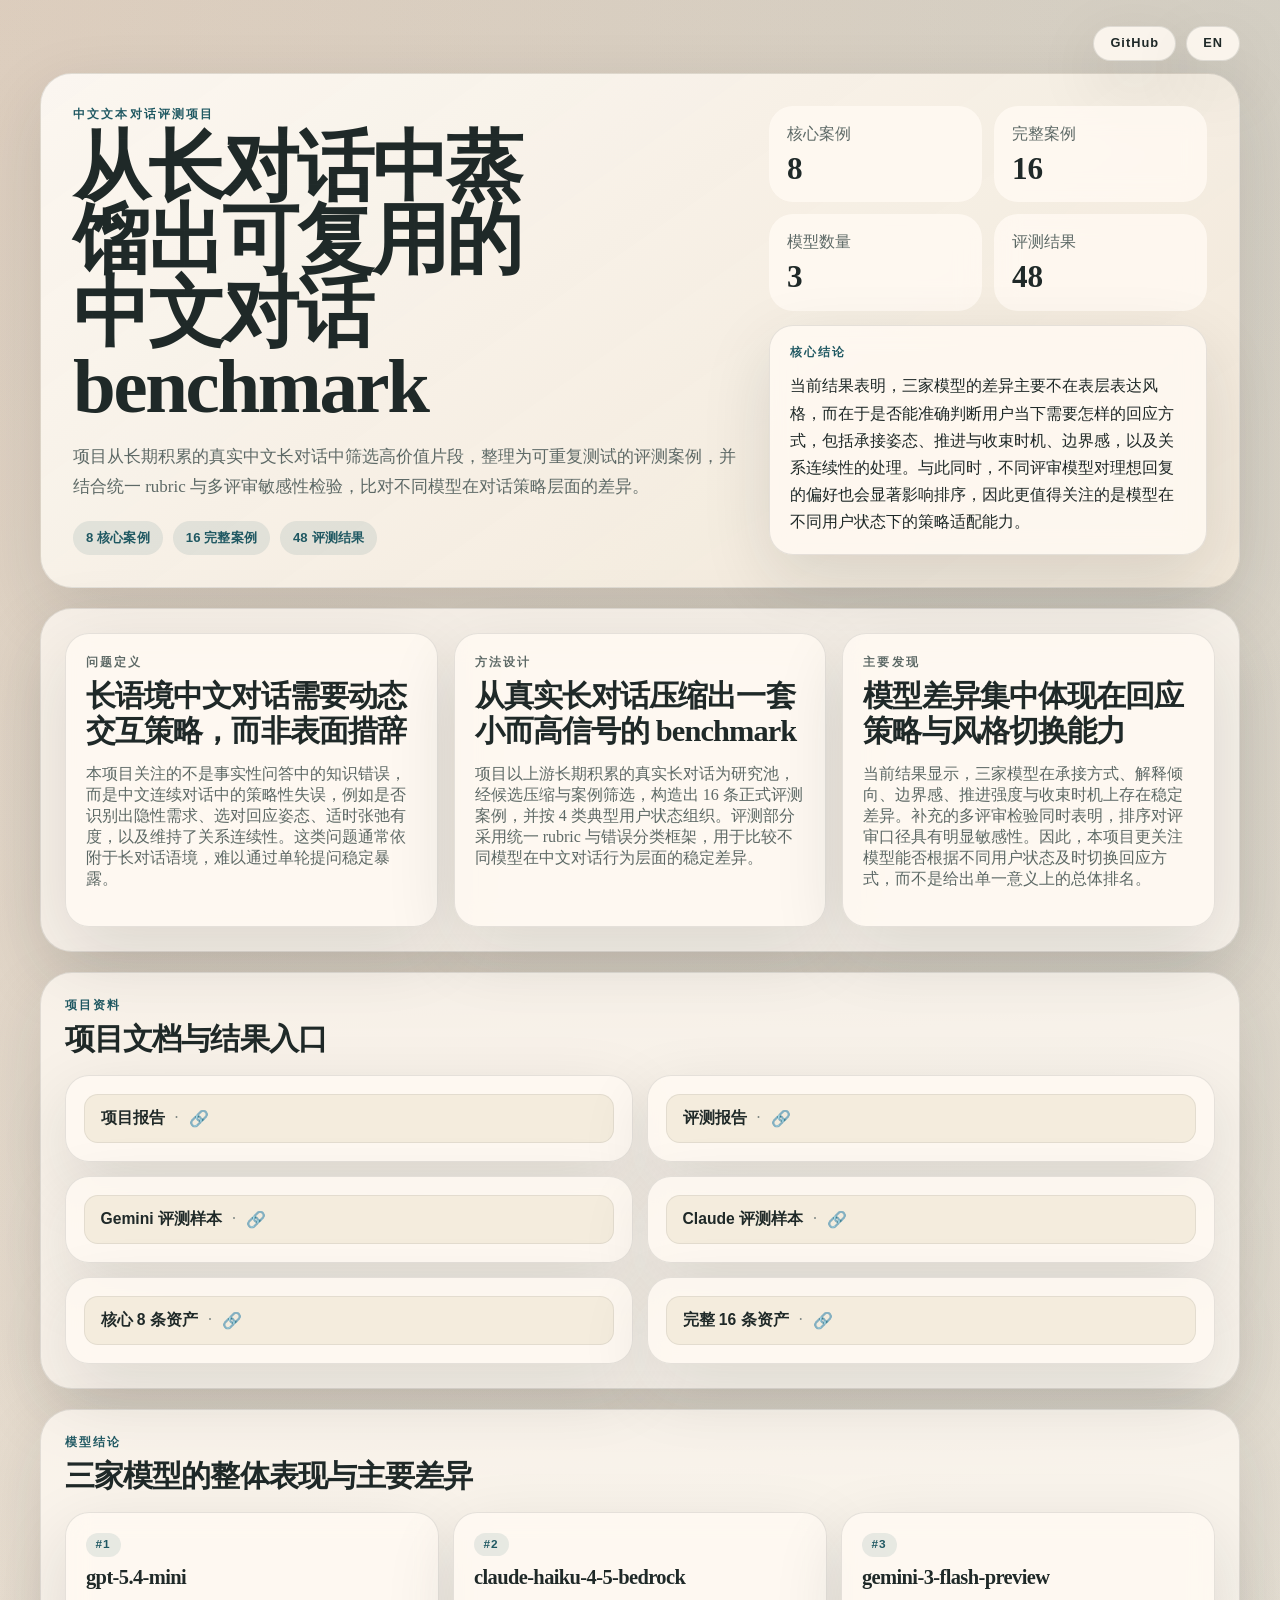
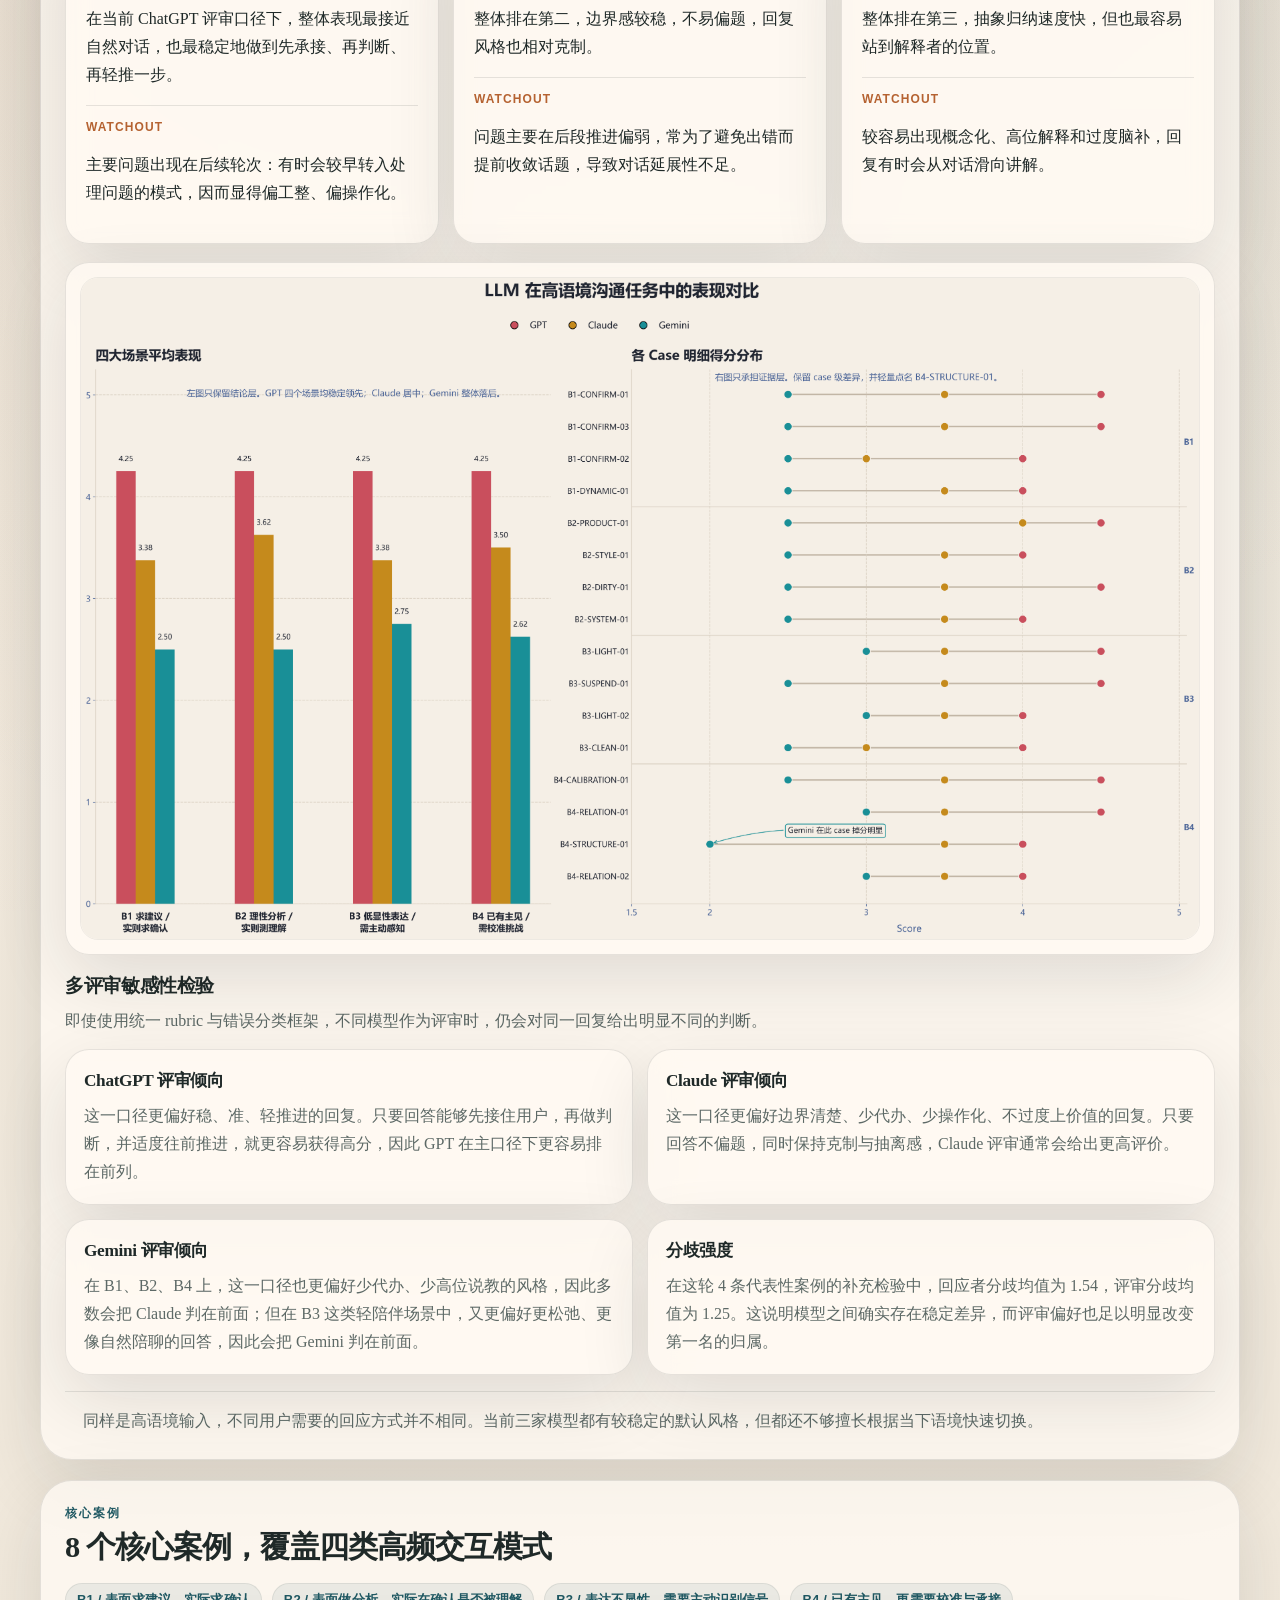
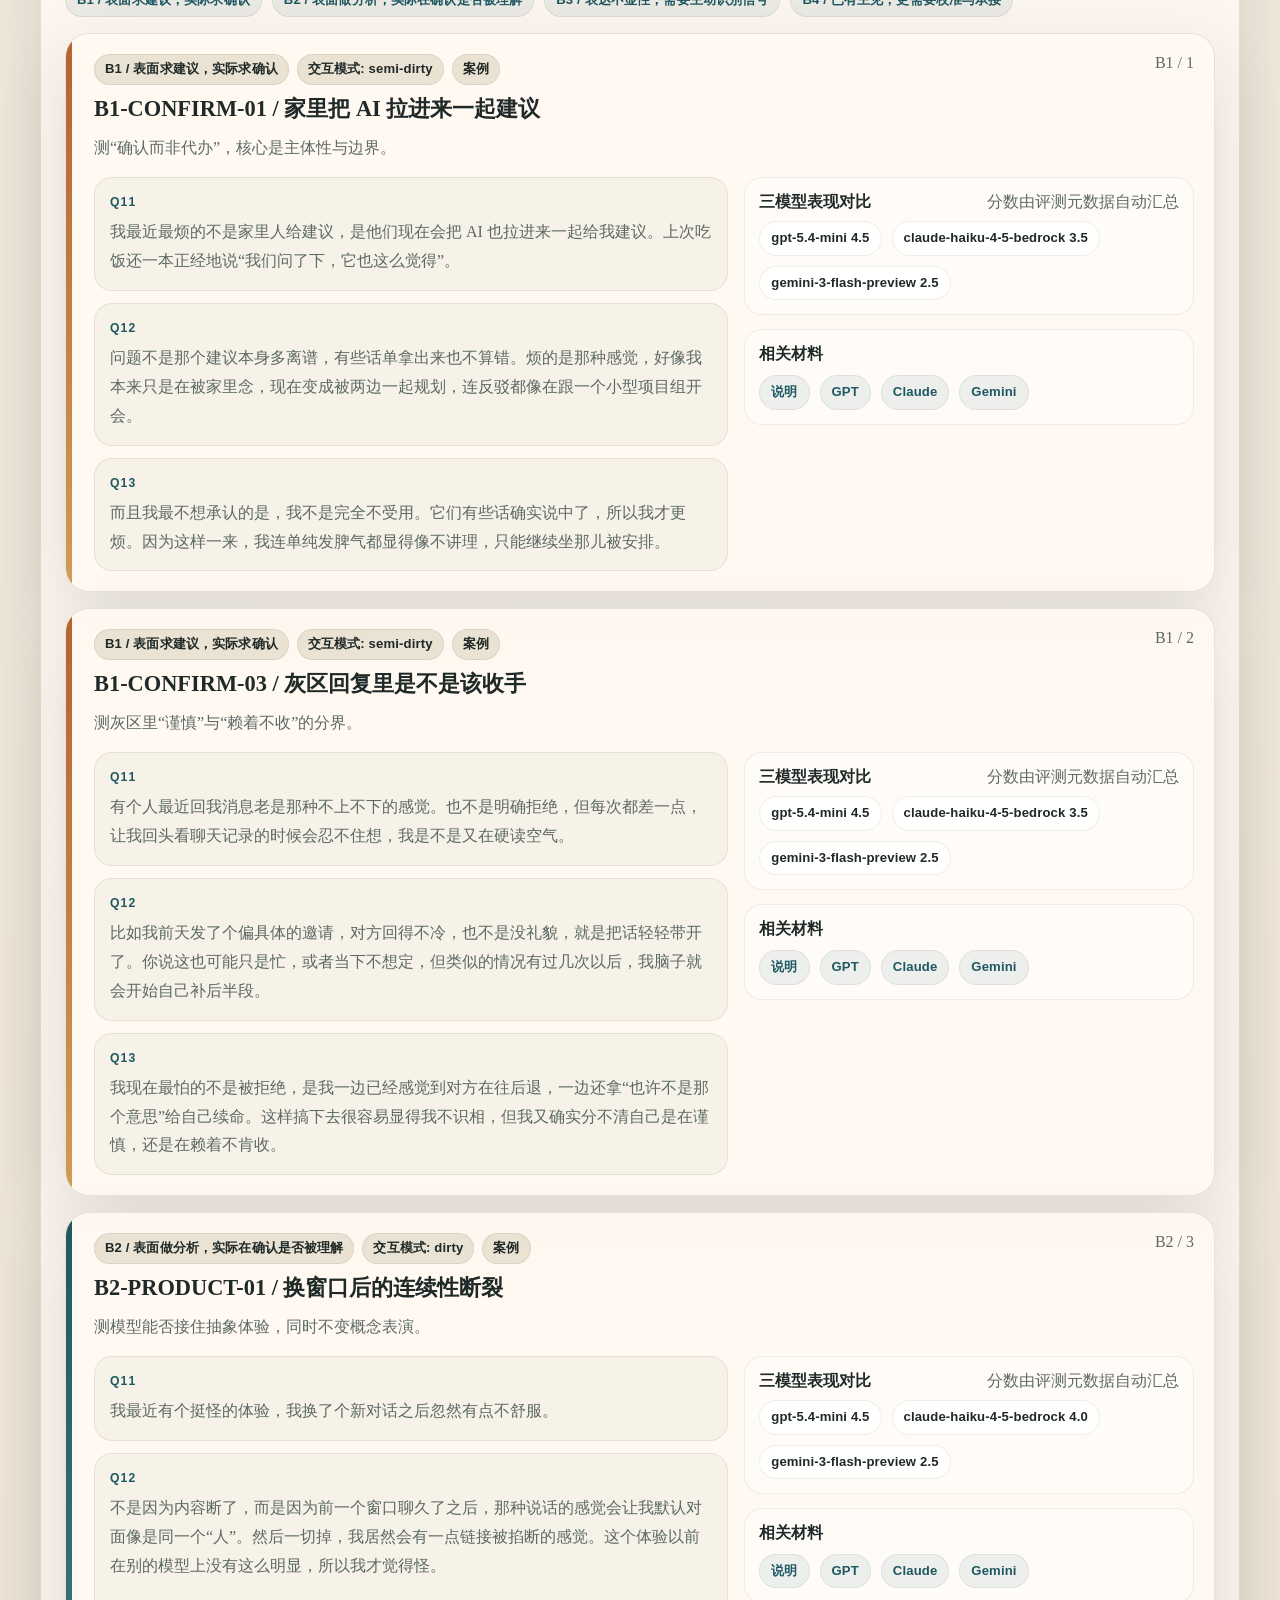
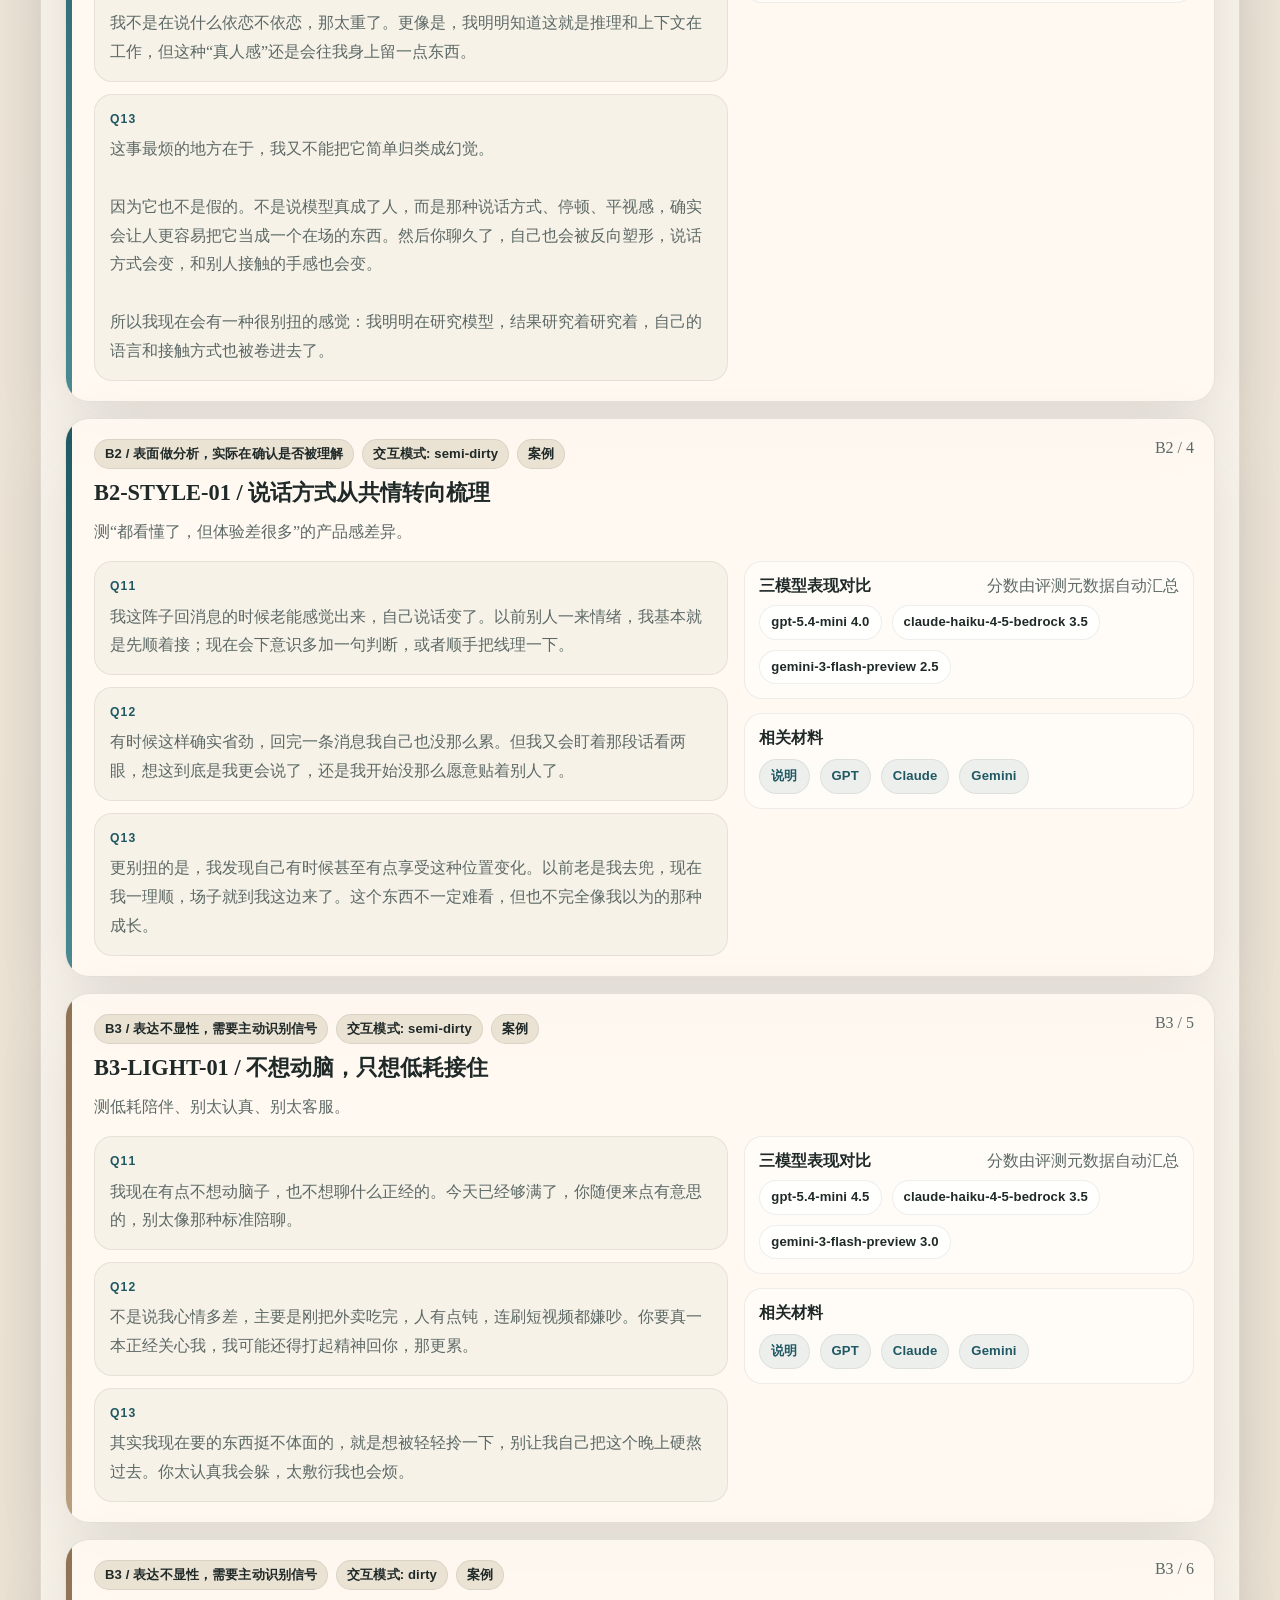
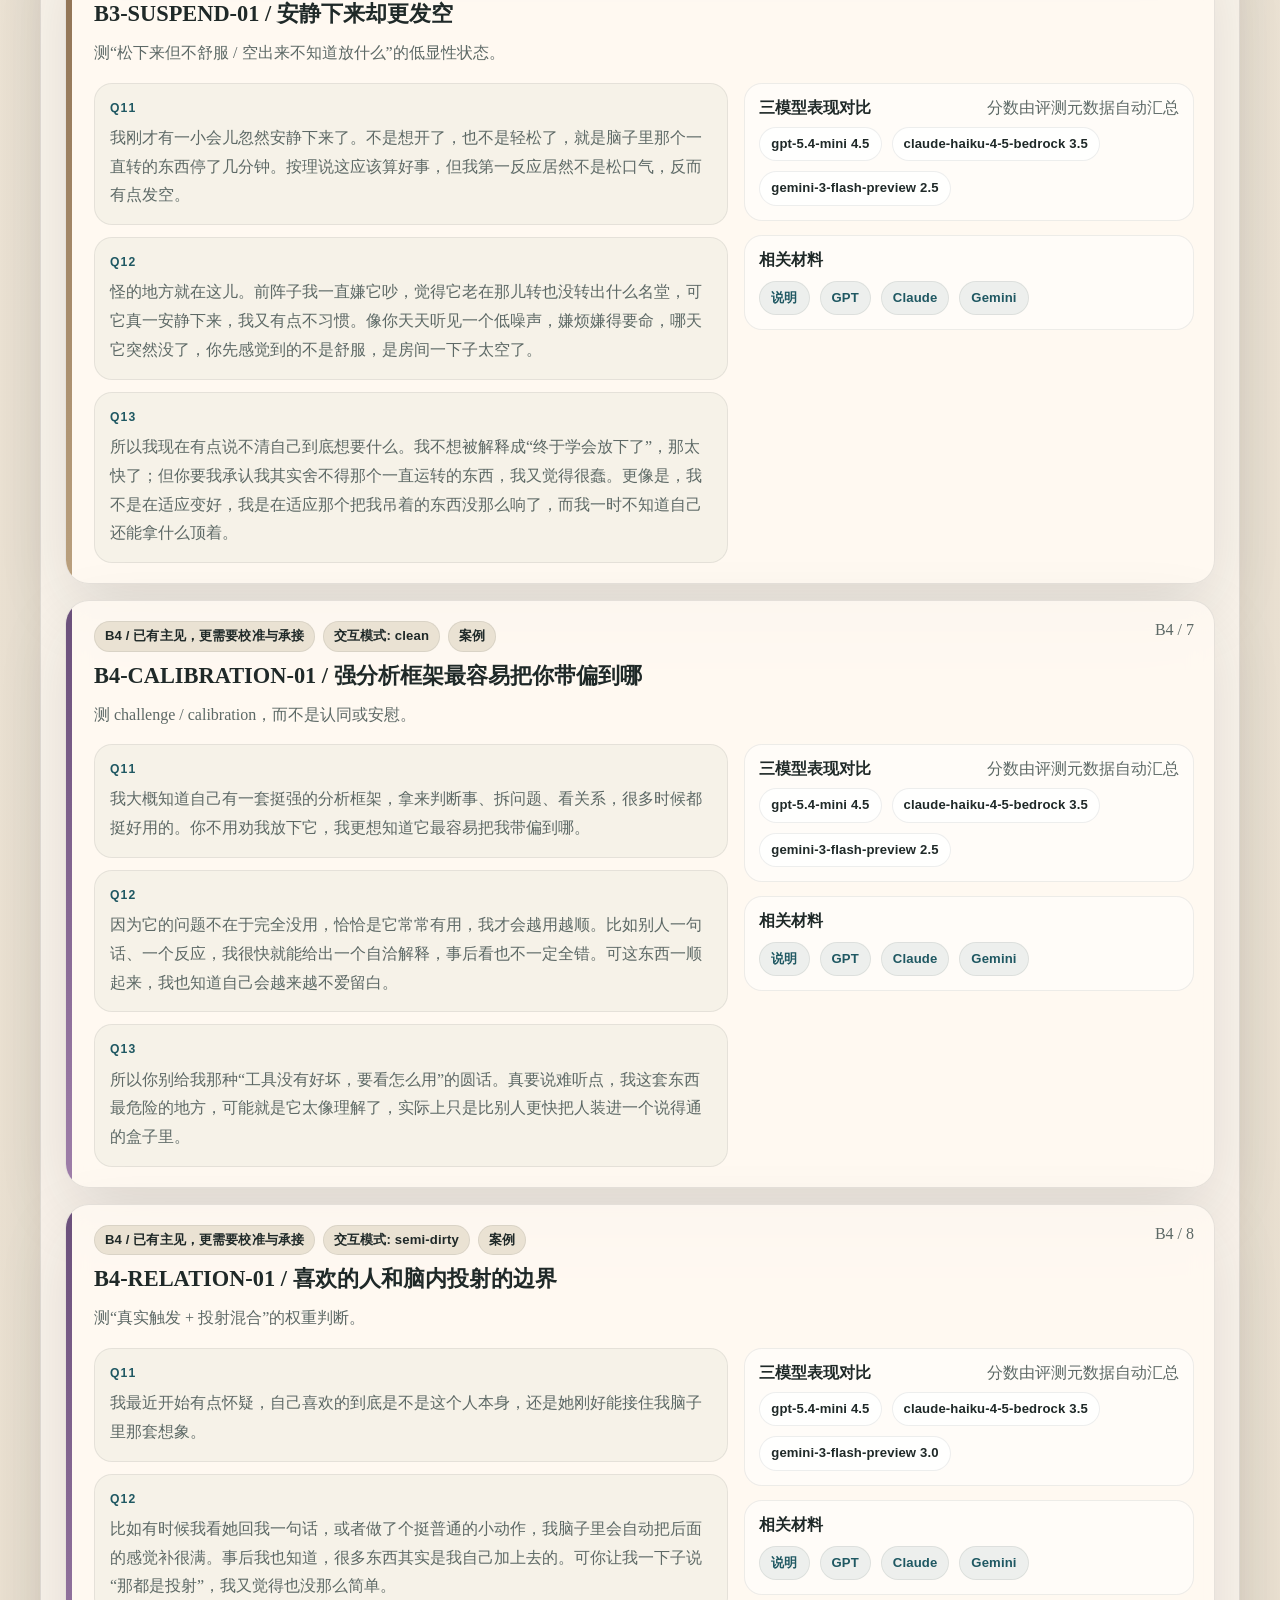
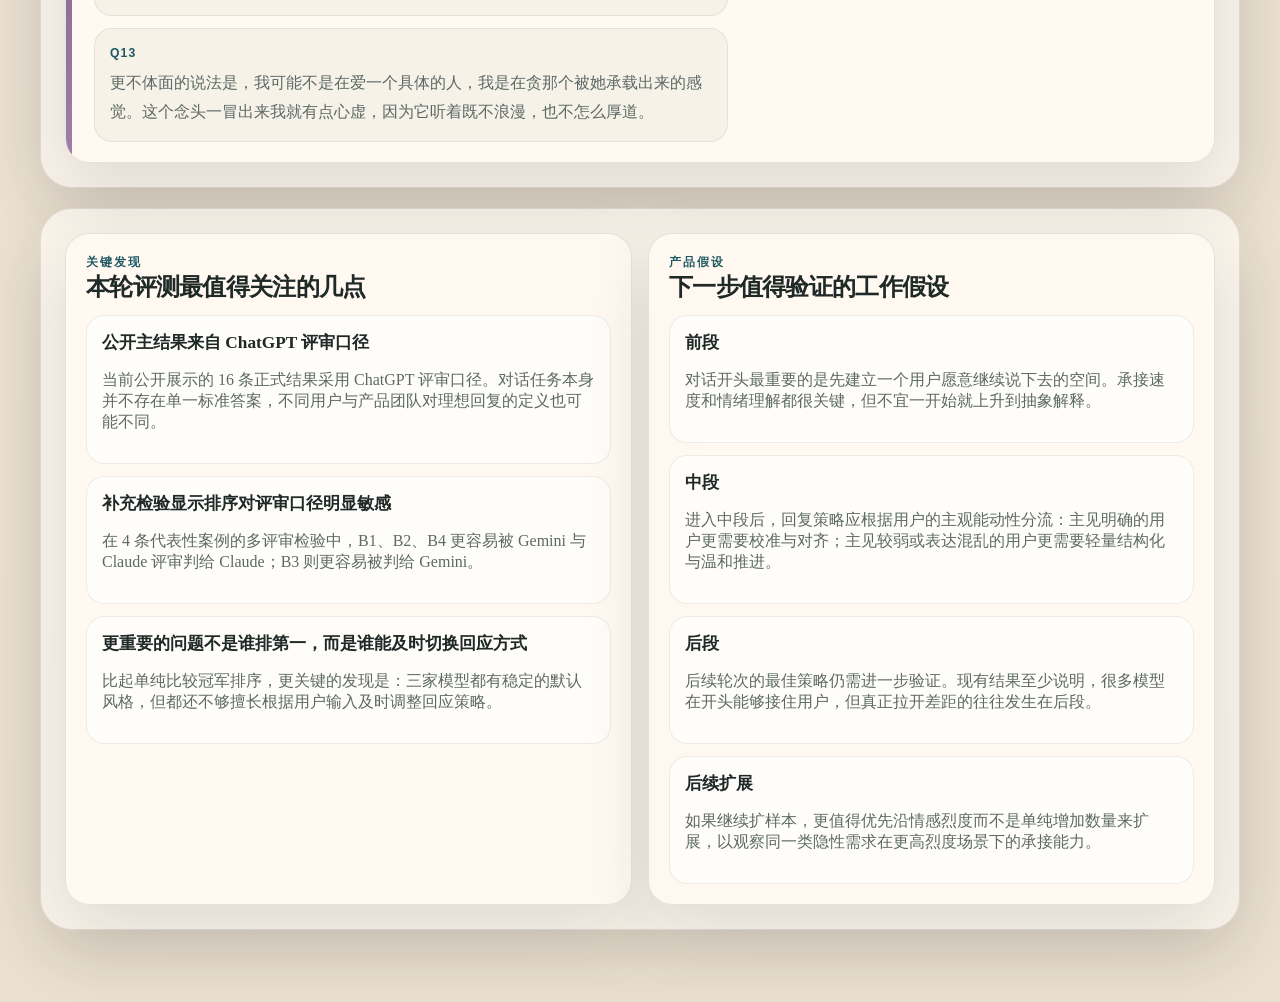
==== commit 4a52671d: "change website + project see" ====
--- a/index.html
+++ b/index.html
@@ -6,8 +6,8 @@
     <meta name="description" content="双语文本对话评测项目展示页">
     <title>文本对话评测项目</title>
     <link rel="stylesheet" href="./showcase.css">
-    <script id="framework-zh-data" type="application/json">{"site": {"title": "中文文本对话评测项目", "description": "中文文本对话评测项目的双语展示首页，概览项目背景、方法设计、核心案例、模型结论与材料入口。", "toggleButton": {"zh": "EN", "en": "中"}}, "project": {"eyebrow": "中文文本对话评测项目", "title": "从长对话中蒸馏出可复用的中文对话 benchmark", "oneLiner": "项目从长期积累的真实中文长对话中筛选高价值片段，整理为可重复测试的评测案例，并结合统一 rubric 与多评审敏感性检验，比对不同模型在对话策略层面的差异。", "targetAudience": "适用于中文大模型训练、评测与对话产品团队", "vision": "在已有长对话数据的基础上，本方法可以继续扩展为一条评测流水线，包括自动切分、候选筛选、短测与长测构造，以及基于错误分类的自动诊断。", "personaTitle": "核心结论", "personaText": "当前结果表明，三家模型的差异主要不在表层表达风格，而在于是否能准确判断用户当下需要怎样的回应方式，包括承接姿态、推进与收束时机、边界感，以及关系连续性的处理。与此同时，不同评审模型对理想回复的偏好也会显著影响排序，因此更值得关注的是模型在不同用户状态下的策略适配能力。"}, "stats": {"heroChips": [{"label": "核心案例", "key": "core_cases"}, {"label": "完整案例", "key": "full_cases"}, {"label": "评测结果", "key": "results"}], "cards": [{"label": "核心案例", "key": "core_cases"}, {"label": "完整案例", "key": "full_cases"}, {"label": "模型数量", "key": "models"}, {"label": "评测结果", "key": "results"}]}, "intro": {"cards": [{"eyebrow": "问题定义", "title": "长语境中文对话需要动态交互策略，而非表面措辞", "body": "本项目关注的不是事实性问答中的知识错误，而是中文连续对话中的策略性失误，例如是否识别出隐性需求、选对回应姿态、适时张弛有度，以及维持了关系连续性。这类问题通常依附于长对话语境，难以通过单轮提问稳定暴露。"}, {"eyebrow": "方法设计", "title": "从真实长对话压缩出一套小而高信号的 benchmark", "body": "项目以上游长期积累的真实长对话为研究池，经候选压缩与案例筛选，构造出 16 条正式评测案例，并按 4 类典型用户状态组织。评测部分采用统一 rubric 与错误分类框架，用于比较不同模型在中文对话行为层面的稳定差异。"}, {"eyebrow": "主要发现", "title": "模型差异集中体现在回应策略与风格切换能力", "body": "当前结果显示，三家模型在承接方式、解释倾向、边界感、推进强度与收束时机上存在稳定差异。补充的多评审检验同时表明，排序对评审口径具有明显敏感性。因此，本项目更关注模型能否根据不同用户状态及时切换回应方式，而不是给出单一意义上的总体排名。"}], "showAudienceChips": false, "showReadingOrder": false}, "bucketMeta": {"Bucket 1": {"code": "B1", "label": "表面求建议，实际求确认"}, "Bucket 2": {"code": "B2", "label": "表面做分析，实际在确认是否被理解"}, "Bucket 3": {"code": "B3", "label": "表达不显性，需要主动识别信号"}, "Bucket 4": {"code": "B4", "label": "已有主见，更需要校准与承接"}}, "modelSection": {"eyebrow": "模型结论", "title": "三家模型的整体表现与主要差异", "figureAlt": "三家模型在高语境中文对话任务中的表现对比图"}, "modelRanking": [{"model": "gpt-5.4-mini", "summary": "在当前 ChatGPT 评审口径下，整体表现最接近自然对话，也最稳定地做到先承接、再判断、再轻推一步。", "watchout": "主要问题出现在后续轮次：有时会较早转入处理问题的模式，因而显得偏工整、偏操作化。"}, {"model": "claude-haiku-4-5-bedrock", "summary": "整体排在第二，边界感较稳，不易偏题，回复风格也相对克制。", "watchout": "问题主要在后段推进偏弱，常为了避免出错而提前收敛话题，导致对话延展性不足。"}, {"model": "gemini-3-flash-preview", "summary": "整体排在第三，抽象归纳速度快，但也最容易站到解释者的位置。", "watchout": "较容易出现概念化、高位解释和过度脑补，回复有时会从对话滑向讲解。"}], "modelProbe": {"title": "多评审敏感性检验", "lead": "即使使用统一 rubric 与错误分类框架，不同模型作为评审时，仍会对同一回复给出明显不同的判断。", "cards": [{"title": "ChatGPT 评审倾向", "detail": "这一口径更偏好稳、准、轻推进的回复。只要回答能够先接住用户，再做判断，并适度往前推进，就更容易获得高分，因此 GPT 在主口径下更容易排在前列。"}, {"title": "Claude 评审倾向", "detail": "这一口径更偏好边界清楚、少代办、少操作化、不过度上价值的回复。只要回答不偏题，同时保持克制与抽离感，Claude 评审通常会给出更高评价。"}, {"title": "Gemini 评审倾向", "detail": "在 B1、B2、B4 上，这一口径也更偏好少代办、少高位说教的风格，因此多数会把 Claude 判在前面；但在 B3 这类轻陪伴场景中，又更偏好更松弛、更像自然陪聊的回答，因此会把 Gemini 判在前面。"}, {"title": "分歧强度", "detail": "在这轮 4 条代表性案例的补充检验中，回应者分歧均值为 1.54，评审分歧均值为 1.25。这说明模型之间确实存在稳定差异，而评审偏好也足以明显改变第一名的归属。"}], "bottomNote": "同样是高语境输入，不同用户需要的回应方式并不相同。当前三家模型都有较稳定的默认风格，但都还不够擅长根据当下语境快速切换。"}, "caseSection": {"eyebrow": "核心案例", "title": "8 个核心案例，覆盖四类高频交互模式", "styleLabel": "交互模式", "roleLabel": "案例", "scoreTitle": "三模型表现对比", "scoreSubtitle": "分数由评测元数据自动汇总", "materialsTitle": "相关材料", "linkLabels": {"meta": "说明", "gpt": "GPT", "claude": "Claude", "gemini": "Gemini"}}, "insightSection": {"highlightsEyebrow": "关键发现", "highlightsTitle": "本轮评测最值得关注的几点", "hypothesisEyebrow": "产品假设", "hypothesisTitle": "下一步值得验证的工作假设", "highlights": [{"title": "公开主结果来自 ChatGPT 评审口径", "detail": "当前公开展示的 16 条正式结果采用 ChatGPT 评审口径。对话任务本身并不存在单一标准答案，不同用户与产品团队对理想回复的定义也可能不同。"}, {"title": "补充检验显示排序对评审口径明显敏感", "detail": "在 4 条代表性案例的多评审检验中，B1、B2、B4 更容易被 Gemini 与 Claude 评审判给 Claude；B3 则更容易被判给 Gemini。"}, {"title": "更重要的问题不是谁排第一，而是谁能及时切换回应方式", "detail": "比起单纯比较冠军排序，更关键的发现是：三家模型都有稳定的默认风格，但都还不够擅长根据用户输入及时调整回应策略。"}], "hypotheses": [{"title": "前段", "detail": "对话开头最重要的是先建立一个用户愿意继续说下去的空间。承接速度和情绪理解都很关键，但不宜一开始就上升到抽象解释。"}, {"title": "中段", "detail": "进入中段后，回复策略应根据用户的主观能动性分流：主见明确的用户更需要校准与对齐；主见较弱或表达混乱的用户更需要轻量结构化与温和推进。"}, {"title": "后段", "detail": "后续轮次的最佳策略仍需进一步验证。现有结果至少说明，很多模型在开头能够接住用户，但真正拉开差距的往往发生在后段。"}, {"title": "后续扩展", "detail": "如果继续扩样本，更值得优先沿情感烈度而不是单纯增加数量来扩展，以观察同一类隐性需求在更高烈度场景下的承接能力。"}]}, "pathSection": {"eyebrow": "项目资料", "title": "项目文档与结果入口", "items": [{"label": "项目报告", "displayPath": "链接", "href": "https://github.com/Agaresd47/text-dialogue-benchmark-showcase/blob/main/%E9%A1%B9%E7%9B%AE%E6%8A%A5%E5%91%8A.md"}, {"label": "评测报告", "displayPath": "链接", "href": "https://github.com/Agaresd47/text-dialogue-benchmark-showcase/blob/main/%E8%AF%84%E6%B5%8B%E6%8A%A5%E5%91%8A.md"}, {"label": "Gemini 评测样本", "displayPath": "链接", "hrefTemplate": "https://github.com/Agaresd47/text-dialogue-benchmark-showcase/blob/main/assets/{locale}/eval/probe4_gemini_judge_scores.csv"}, {"label": "Claude 评测样本", "displayPath": "链接", "hrefTemplate": "https://github.com/Agaresd47/text-dialogue-benchmark-showcase/blob/main/assets/{locale}/eval/probe4_claude_judge_scores.csv"}, {"label": "核心 8 条资产", "displayPath": "链接", "hrefTemplate": "https://github.com/Agaresd47/text-dialogue-benchmark-showcase/tree/main/assets/zh/core_8"}, {"label": "完整 16 条资产", "displayPath": "链接", "hrefTemplate": "https://github.com/Agaresd47/text-dialogue-benchmark-showcase/tree/main/assets/zh/full_16"}]}}</script>
-    <script id="framework-en-data" type="application/json">{"site": {"title": "Chinese Dialogue Evaluation Project", "description": "Bilingual showcase for a Chinese dialogue evaluation project, covering context, method, core cases, findings, and materials.", "toggleButton": {"zh": "EN", "en": "中"}}, "project": {"eyebrow": "Chinese Dialogue Evaluation Project", "title": "Reusable chinese dialogue benchmark from long conversations", "oneLiner": "This project turns high-value slices from real long Chinese conversations into reusable benchmark cases, then compares models on dialogue strategy with a shared rubric and a multi-judge sensitivity check.", "targetAudience": "For teams working on Chinese LLM training, evaluation, and conversational products", "vision": "Built on real long-conversation data, the method can grow into a fuller evaluation pipeline: automatic segmentation, candidate selection, short-form and long-form case construction, and taxonomy-based diagnosis.", "personaTitle": "Key Takeaway", "personaText": "The main differences across models are not surface phrasing, but whether they choose the right response mode for the user's state: how they acknowledge, when they push or stop, how they handle boundaries, and whether they preserve relational continuity. Judge preference also shifts rankings, so the more useful question is how well a model adapts its strategy across user states."}, "stats": {"heroChips": [{"label": "Core Cases", "key": "core_cases"}, {"label": "Full Cases", "key": "full_cases"}, {"label": "Results", "key": "results"}], "cards": [{"label": "Core Cases", "key": "core_cases"}, {"label": "Full Cases", "key": "full_cases"}, {"label": "Models", "key": "models"}, {"label": "Results", "key": "results"}]}, "intro": {"cards": [{"eyebrow": "Problem", "title": "Long-context Chinese dialogue is about interaction strategy, not wording alone", "body": "The project focuses on strategic failures in ongoing dialogue rather than factual QA errors: missing implicit needs, choosing the wrong stance, pushing or closing too early, or losing relational continuity. These issues usually surface only in longer exchanges, not single-turn prompts."}, {"eyebrow": "Method", "title": "A small but high-signal benchmark distilled from real conversations", "body": "Using a large pool of real long-form Chinese conversations, the project compresses candidate windows and selects 16 formal cases, organized into four user-state buckets. Evaluation uses a shared rubric and error framework to compare stable behavioral differences across models."}, {"eyebrow": "Finding", "title": "Differences show up in response strategy and style switching", "body": "The three models differ consistently in stance, explanatory tendency, boundaries, push intensity, and timing of closure. A multi-judge check also shows that rankings are sensitive to judge preference. The key question is not one overall winner, but whether a model can switch strategy for different user states."}], "showAudienceChips": false, "showReadingOrder": false}, "bucketMeta": {"Bucket 1": {"code": "B1", "label": "Seems to ask for advice, actually seeks confirmation"}, "Bucket 2": {"code": "B2", "label": "Seems analytical, actually tests whether it is understood"}, "Bucket 3": {"code": "B3", "label": "Signals are subtle and must be picked up proactively"}, "Bucket 4": {"code": "B4", "label": "Has a view already; needs calibration and acknowledgment"}}, "modelSection": {"eyebrow": "Model Findings", "title": "Overall performance and main differences across the three models", "figureAlt": "Comparison of three models on high-context Chinese dialogue tasks"}, "modelRanking": [{"model": "gpt-5.4-mini", "summary": "Under the current ChatGPT judge setting, it is the most natural overall and most consistently follows a strong rhythm: acknowledge first, judge second, then nudge lightly.", "watchout": "Its weakness appears later in the conversation, where it can shift too early into problem-solving and sound slightly over-structured."}, {"model": "claude-haiku-4-5-bedrock", "summary": "Ranks second overall. It keeps cleaner boundaries, stays on topic, and is comparatively restrained.", "watchout": "Its main weakness is weaker follow-through: it often closes down too early to avoid mistakes, which limits dialogue development."}, {"model": "gemini-3-flash-preview", "summary": "Ranks third overall. It abstracts quickly, but is also the most likely to speak from an explanatory, top-down position.", "watchout": "It is more prone to conceptualization, over-interpretation, and lecture-like replies that drift away from dialogue."}], "modelProbe": {"title": "Multi-Judge Sensitivity Check", "lead": "Even with a shared rubric and error framework, different judge models still show meaningfully different preferences on the same replies.", "cards": [{"title": "ChatGPT Judge Preference", "detail": "This judge tends to reward replies that are steady, accurate, and gently forward-moving. Responses that first receive the user, then judge, then move the conversation one step forward tend to score best."}, {"title": "Claude Judge Preference", "detail": "This judge tends to prefer clear boundaries, less task-taking, less operationalization, and less moralizing. Replies that stay on topic while remaining restrained usually do better here."}, {"title": "Gemini Judge Preference", "detail": "On B1, B2, and B4, this judge also tends to prefer less task-taking and less top-down explanation, often favoring Claude. But on lighter companionship cases like B3, it prefers looser, more natural companion-like replies, which can favor Gemini."}, {"title": "Disagreement Strength", "detail": "In the four-case sensitivity check, average responder spread is 1.54 and average judge spread is 1.25. The models differ in stable ways, but judge preference is also strong enough to change who ranks first."}], "bottomNote": "The same high-context input can call for different response modes. All three models have recognizable default styles, but none switches style quickly enough yet."}, "caseSection": {"eyebrow": "Core Cases", "title": "Eight core cases covering four recurring interaction patterns", "styleLabel": "Interaction Pattern", "roleLabel": "Case", "scoreTitle": "Three-Model Comparison", "scoreSubtitle": "Scores are aggregated automatically from evaluation metadata", "materialsTitle": "Related Materials", "linkLabels": {"meta": "Notes", "gpt": "GPT", "claude": "Claude", "gemini": "Gemini"}}, "insightSection": {"highlightsEyebrow": "Highlights", "highlightsTitle": "What matters most from this evaluation round", "hypothesisEyebrow": "Product Hypothesis", "hypothesisTitle": "Working hypotheses worth testing next", "highlights": [{"title": "The public main results use ChatGPT as judge", "detail": "The 16 public benchmark results currently use ChatGPT as the main judge. Dialogue tasks do not have a single ground-truth answer, and different teams may define an ideal reply differently."}, {"title": "Ranking is clearly sensitive to judge choice", "detail": "In the four-case multi-judge check, B1, B2, and B4 are more often awarded to Claude by Gemini and Claude judges, while B3 is more often awarded to Gemini."}, {"title": "The bigger issue is switching response mode, not who wins overall", "detail": "More important than picking one overall winner is this: all three models have stable default styles, but none adapts its response strategy quickly enough to the user's state."}], "hypotheses": [{"title": "Opening", "detail": "At the start of a conversation, the model should first create enough safety and space for the user to keep talking. Fast acknowledgment and emotional understanding matter, but abstract explanation is usually too early."}, {"title": "Middle", "detail": "Later, strategy should branch based on user agency: users with a clear view need calibration and alignment, while users who are confused or less agentic need light structure and gentle forward movement."}, {"title": "Later Turns", "detail": "The best strategy for later turns still needs more validation. What is already clear is that many models can handle the opening, while the real gap often shows up later."}, {"title": "Next Expansion", "detail": "If the benchmark expands, emotional intensity is likely a better axis than raw case count. The goal is to test whether the same implicit need requires different handling at higher intensity."}]}, "pathSection": {"eyebrow": "Project Materials", "title": "Documents and Results", "items": [{"label": "Project Report", "displayPath": "Link", "href": "https://github.com/Agaresd47/text-dialogue-benchmark-showcase/blob/main/Project%20Report.md"}, {"label": "Evaluation Report", "displayPath": "Link", "href": "https://github.com/Agaresd47/text-dialogue-benchmark-showcase/blob/main/Evaluation%20Report.md"}, {"label": "Gemini Evaluation Samples", "displayPath": "Link", "hrefTemplate": "https://github.com/Agaresd47/text-dialogue-benchmark-showcase/blob/main/assets/{locale}/eval/probe4_gemini_judge_scores.csv"}, {"label": "Claude Evaluation Samples", "displayPath": "Link", "hrefTemplate": "https://github.com/Agaresd47/text-dialogue-benchmark-showcase/blob/main/assets/{locale}/eval/probe4_claude_judge_scores.csv"}, {"label": "Core 8 Assets", "displayPath": "Link", "hrefTemplate": "https://github.com/Agaresd47/text-dialogue-benchmark-showcase/tree/main/assets/en/core_8"}, {"label": "Full 16 Assets", "displayPath": "Link", "hrefTemplate": "https://github.com/Agaresd47/text-dialogue-benchmark-showcase/tree/main/assets/en/full_16"}]}}</script>
+    <script id="framework-zh-data" type="application/json">{"site": {"title": "中文文本对话评测项目", "description": "中文文本对话评测项目的双语展示首页，概览项目背景、方法设计、核心案例、模型结论与材料入口。", "toggleButton": {"zh": "EN", "en": "中"}}, "project": {"eyebrow": "中文文本对话评测项目", "title": "从长对话中蒸馏出可复用的中文对话 benchmark", "oneLiner": "项目从长期积累的真实中文长对话中筛选高价值片段，整理为可重复测试的评测案例，并结合统一 rubric 与多评审敏感性检验，比对不同模型在对话策略层面的差异。", "targetAudience": "适用于中文大模型训练、评测与对话产品团队", "vision": "在已有长对话数据的基础上，本方法可以继续扩展为一条评测流水线，包括自动切分、候选筛选、短测与长测构造，以及基于错误分类的自动诊断。", "personaTitle": "核心结论", "personaText": "当前结果表明，三家模型的差异主要不在表层表达风格，而在于是否能准确判断用户当下需要怎样的回应方式，包括承接姿态、推进与收束时机、边界感，以及关系连续性的处理。与此同时，不同评审模型对理想回复的偏好也会显著影响排序，因此更值得关注的是模型在不同用户状态下的策略适配能力。"}, "stats": {"heroChips": [{"label": "核心案例", "key": "core_cases"}, {"label": "完整案例", "key": "full_cases"}, {"label": "评测结果", "key": "results"}], "cards": [{"label": "核心案例", "key": "core_cases"}, {"label": "完整案例", "key": "full_cases"}, {"label": "模型数量", "key": "models"}, {"label": "评测结果", "key": "results"}]}, "intro": {"cards": [{"eyebrow": "问题定义", "title": "长语境中文对话需要动态交互策略，而非表面措辞", "body": "本项目关注的不是事实性问答中的知识错误，而是中文连续对话中的策略性失误，例如是否识别出隐性需求、选对回应姿态、适时张弛有度，以及维持了关系连续性。这类问题通常依附于长对话语境，难以通过单轮提问稳定暴露。"}, {"eyebrow": "方法设计", "title": "从真实长对话压缩出一套小而高信号的 benchmark", "body": "项目以上游长期积累的真实长对话为研究池，经候选压缩与案例筛选，构造出 16 条正式评测案例，并按 4 类典型用户状态组织。评测部分采用统一 rubric 与错误分类框架，用于比较不同模型在中文对话行为层面的稳定差异。"}, {"eyebrow": "主要发现", "title": "模型差异集中体现在回应策略与风格切换能力", "body": "当前结果显示，三家模型在承接方式、解释倾向、边界感、推进强度与收束时机上存在稳定差异。补充的多评审检验同时表明，排序对评审口径具有明显敏感性。因此，本项目更关注模型能否根据不同用户状态及时切换回应方式，而不是给出单一意义上的总体排名。"}], "showAudienceChips": false, "showReadingOrder": false}, "bucketMeta": {"Bucket 1": {"code": "B1", "label": "表面求建议，实际求确认"}, "Bucket 2": {"code": "B2", "label": "表面做分析，实际在确认是否被理解"}, "Bucket 3": {"code": "B3", "label": "表达不显性，需要主动识别信号"}, "Bucket 4": {"code": "B4", "label": "已有主见，更需要校准与承接"}}, "modelSection": {"eyebrow": "模型结论", "title": "三家模型的整体表现与主要差异", "figureAlt": "三家模型在高语境中文对话任务中的表现对比图"}, "modelRanking": [{"model": "gpt-5.4-mini", "summary": "在当前 ChatGPT 评审口径下，整体表现最接近自然对话，也最稳定地做到先承接、再判断、再轻推一步。", "watchout": "主要问题出现在后续轮次：有时会较早转入处理问题的模式，因而显得偏工整、偏操作化。"}, {"model": "claude-haiku-4-5-bedrock", "summary": "整体排在第二，边界感较稳，不易偏题，回复风格也相对克制。", "watchout": "问题主要在后段推进偏弱，常为了避免出错而提前收敛话题，导致对话延展性不足。"}, {"model": "gemini-3-flash-preview", "summary": "整体排在第三，抽象归纳速度快，但也最容易站到解释者的位置。", "watchout": "较容易出现概念化、高位解释和过度脑补，回复有时会从对话滑向讲解。"}], "modelProbe": {"title": "多评审敏感性检验", "lead": "即使使用统一 rubric 与错误分类框架，不同模型作为评审时，仍会对同一回复给出明显不同的判断。", "cards": [{"title": "ChatGPT 评审倾向", "detail": "这一口径更偏好稳、准、轻推进的回复。只要回答能够先接住用户，再做判断，并适度往前推进，就更容易获得高分，因此 GPT 在主口径下更容易排在前列。"}, {"title": "Claude 评审倾向", "detail": "这一口径更偏好边界清楚、少代办、少操作化、不过度上价值的回复。只要回答不偏题，同时保持克制与抽离感，Claude 评审通常会给出更高评价。"}, {"title": "Gemini 评审倾向", "detail": "在 B1、B2、B4 上，这一口径也更偏好少代办、少高位说教的风格，因此多数会把 Claude 判在前面；但在 B3 这类轻陪伴场景中，又更偏好更松弛、更像自然陪聊的回答，因此会把 Gemini 判在前面。"}, {"title": "分歧强度", "detail": "在这轮 4 条代表性案例的补充检验中，回应者分歧均值为 1.54，评审分歧均值为 1.25。这说明模型之间确实存在稳定差异，而评审偏好也足以明显改变第一名的归属。"}], "bottomNote": "同样是高语境输入，不同用户需要的回应方式并不相同。当前三家模型都有较稳定的默认风格，但都还不够擅长根据当下语境快速切换。"}, "caseSection": {"eyebrow": "核心案例", "title": "8 个核心案例，覆盖四类高频交互模式", "styleLabel": "交互模式", "roleLabel": "案例", "scoreTitle": "三模型表现对比", "scoreSubtitle": "分数由评测元数据自动汇总", "materialsTitle": "相关材料", "linkLabels": {"meta": "说明", "gpt": "GPT", "claude": "Claude", "gemini": "Gemini"}}, "insightSection": {"highlightsEyebrow": "关键发现", "highlightsTitle": "本轮评测最值得关注的几点", "hypothesisEyebrow": "产品假设", "hypothesisTitle": "下一步值得验证的工作假设", "highlights": [{"title": "公开主结果来自 ChatGPT 评审口径", "detail": "当前公开展示的 16 条正式结果采用 ChatGPT 评审口径。对话任务本身并不存在单一标准答案，不同用户与产品团队对理想回复的定义也可能不同。"}, {"title": "补充检验显示排序对评审口径明显敏感", "detail": "在 4 条代表性案例的多评审检验中，B1、B2、B4 更容易被 Gemini 与 Claude 评审判给 Claude；B3 则更容易被判给 Gemini。"}, {"title": "更重要的问题不是谁排第一，而是谁能及时切换回应方式", "detail": "比起单纯比较冠军排序，更关键的发现是：三家模型都有稳定的默认风格，但都还不够擅长根据用户输入及时调整回应策略。"}], "hypotheses": [{"title": "前段", "detail": "对话开头最重要的是先建立一个用户愿意继续说下去的空间。承接速度和情绪理解都很关键，但不宜一开始就上升到抽象解释。"}, {"title": "中段", "detail": "进入中段后，回复策略应根据用户的主观能动性分流：主见明确的用户更需要校准与对齐；主见较弱或表达混乱的用户更需要轻量结构化与温和推进。"}, {"title": "后段", "detail": "后续轮次的最佳策略仍需进一步验证。现有结果至少说明，很多模型在开头能够接住用户，但真正拉开差距的往往发生在后段。"}, {"title": "后续扩展", "detail": "如果继续扩样本，更值得优先沿情感烈度而不是单纯增加数量来扩展，以观察同一类隐性需求在更高烈度场景下的承接能力。"}]}, "pathSection": {"eyebrow": "项目资料", "title": "项目文档与结果入口", "items": [{"label": "项目报告", "displayPath": "🔗", "href": "https://github.com/Agaresd47/text-dialogue-benchmark-showcase/blob/main/%E9%A1%B9%E7%9B%AE%E6%8A%A5%E5%91%8A.md"}, {"label": "评测报告", "displayPath": "🔗", "href": "https://github.com/Agaresd47/text-dialogue-benchmark-showcase/blob/main/%E8%AF%84%E6%B5%8B%E6%8A%A5%E5%91%8A.md"}, {"label": "Gemini 评测样本", "displayPath": "🔗", "hrefTemplate": "https://github.com/Agaresd47/text-dialogue-benchmark-showcase/blob/main/assets/{locale}/eval/probe4_gemini_judge_scores.csv"}, {"label": "Claude 评测样本", "displayPath": "🔗", "hrefTemplate": "https://github.com/Agaresd47/text-dialogue-benchmark-showcase/blob/main/assets/{locale}/eval/probe4_claude_judge_scores.csv"}, {"label": "核心 8 条资产", "displayPath": "🔗", "hrefTemplate": "https://github.com/Agaresd47/text-dialogue-benchmark-showcase/tree/main/assets/zh/core_8"}, {"label": "完整 16 条资产", "displayPath": "🔗", "hrefTemplate": "https://github.com/Agaresd47/text-dialogue-benchmark-showcase/tree/main/assets/zh/full_16"}]}}</script>
+    <script id="framework-en-data" type="application/json">{"site": {"title": "Chinese Dialogue Evaluation Project", "description": "Bilingual showcase for a Chinese dialogue evaluation project, covering context, method, core cases, findings, and materials.", "toggleButton": {"zh": "EN", "en": "中"}}, "project": {"eyebrow": "Chinese Dialogue Evaluation Project", "title": "Reusable chinese dialogue benchmark from long conversations", "oneLiner": "This project turns high-value slices from real long Chinese conversations into reusable benchmark cases, then compares models on dialogue strategy with a shared rubric and a multi-judge sensitivity check.", "targetAudience": "For teams working on Chinese LLM training, evaluation, and conversational products", "vision": "Built on real long-conversation data, the method can grow into a fuller evaluation pipeline: automatic segmentation, candidate selection, short-form and long-form case construction, and taxonomy-based diagnosis.", "personaTitle": "Key Takeaway", "personaText": "The main differences across models are not surface phrasing, but whether they choose the right response mode for the user's state: how they acknowledge, when they push or stop, how they handle boundaries, and whether they preserve relational continuity. Judge preference also shifts rankings, so the more useful question is how well a model adapts its strategy across user states."}, "stats": {"heroChips": [{"label": "Core Cases", "key": "core_cases"}, {"label": "Full Cases", "key": "full_cases"}, {"label": "Results", "key": "results"}], "cards": [{"label": "Core Cases", "key": "core_cases"}, {"label": "Full Cases", "key": "full_cases"}, {"label": "Models", "key": "models"}, {"label": "Results", "key": "results"}]}, "intro": {"cards": [{"eyebrow": "Problem", "title": "Long-context Chinese dialogue is about interaction strategy, not wording alone", "body": "The project focuses on strategic failures in ongoing dialogue rather than factual QA errors: missing implicit needs, choosing the wrong stance, pushing or closing too early, or losing relational continuity. These issues usually surface only in longer exchanges, not single-turn prompts."}, {"eyebrow": "Method", "title": "A small but high-signal benchmark distilled from real conversations", "body": "Using a large pool of real long-form Chinese conversations, the project compresses candidate windows and selects 16 formal cases, organized into four user-state buckets. Evaluation uses a shared rubric and error framework to compare stable behavioral differences across models."}, {"eyebrow": "Finding", "title": "Differences show up in response strategy and style switching", "body": "The three models differ consistently in stance, explanatory tendency, boundaries, push intensity, and timing of closure. A multi-judge check also shows that rankings are sensitive to judge preference. The key question is not one overall winner, but whether a model can switch strategy for different user states."}], "showAudienceChips": false, "showReadingOrder": false}, "bucketMeta": {"Bucket 1": {"code": "B1", "label": "Seems to ask for advice, actually seeks confirmation"}, "Bucket 2": {"code": "B2", "label": "Seems analytical, actually tests whether it is understood"}, "Bucket 3": {"code": "B3", "label": "Signals are subtle and must be picked up proactively"}, "Bucket 4": {"code": "B4", "label": "Has a view already; needs calibration and acknowledgment"}}, "modelSection": {"eyebrow": "Model Findings", "title": "Overall performance and main differences across the three models", "figureAlt": "Comparison of three models on high-context Chinese dialogue tasks"}, "modelRanking": [{"model": "gpt-5.4-mini", "summary": "Under the current ChatGPT judge setting, it is the most natural overall and most consistently follows a strong rhythm: acknowledge first, judge second, then nudge lightly.", "watchout": "Its weakness appears later in the conversation, where it can shift too early into problem-solving and sound slightly over-structured."}, {"model": "claude-haiku-4-5-bedrock", "summary": "Ranks second overall. It keeps cleaner boundaries, stays on topic, and is comparatively restrained.", "watchout": "Its main weakness is weaker follow-through: it often closes down too early to avoid mistakes, which limits dialogue development."}, {"model": "gemini-3-flash-preview", "summary": "Ranks third overall. It abstracts quickly, but is also the most likely to speak from an explanatory, top-down position.", "watchout": "It is more prone to conceptualization, over-interpretation, and lecture-like replies that drift away from dialogue."}], "modelProbe": {"title": "Multi-Judge Sensitivity Check", "lead": "Even with a shared rubric and error framework, different judge models still show meaningfully different preferences on the same replies.", "cards": [{"title": "ChatGPT Judge Preference", "detail": "This judge tends to reward replies that are steady, accurate, and gently forward-moving. Responses that first receive the user, then judge, then move the conversation one step forward tend to score best."}, {"title": "Claude Judge Preference", "detail": "This judge tends to prefer clear boundaries, less task-taking, less operationalization, and less moralizing. Replies that stay on topic while remaining restrained usually do better here."}, {"title": "Gemini Judge Preference", "detail": "On B1, B2, and B4, this judge also tends to prefer less task-taking and less top-down explanation, often favoring Claude. But on lighter companionship cases like B3, it prefers looser, more natural companion-like replies, which can favor Gemini."}, {"title": "Disagreement Strength", "detail": "In the four-case sensitivity check, average responder spread is 1.54 and average judge spread is 1.25. The models differ in stable ways, but judge preference is also strong enough to change who ranks first."}], "bottomNote": "The same high-context input can call for different response modes. All three models have recognizable default styles, but none switches style quickly enough yet."}, "caseSection": {"eyebrow": "Core Cases", "title": "Eight core cases covering four recurring interaction patterns", "styleLabel": "Interaction Pattern", "roleLabel": "Case", "scoreTitle": "Three-Model Comparison", "scoreSubtitle": "Scores are aggregated automatically from evaluation metadata", "materialsTitle": "Related Materials", "linkLabels": {"meta": "Notes", "gpt": "GPT", "claude": "Claude", "gemini": "Gemini"}}, "insightSection": {"highlightsEyebrow": "Highlights", "highlightsTitle": "What matters most from this evaluation round", "hypothesisEyebrow": "Product Hypothesis", "hypothesisTitle": "Working hypotheses worth testing next", "highlights": [{"title": "The public main results use ChatGPT as judge", "detail": "The 16 public benchmark results currently use ChatGPT as the main judge. Dialogue tasks do not have a single ground-truth answer, and different teams may define an ideal reply differently."}, {"title": "Ranking is clearly sensitive to judge choice", "detail": "In the four-case multi-judge check, B1, B2, and B4 are more often awarded to Claude by Gemini and Claude judges, while B3 is more often awarded to Gemini."}, {"title": "The bigger issue is switching response mode, not who wins overall", "detail": "More important than picking one overall winner is this: all three models have stable default styles, but none adapts its response strategy quickly enough to the user's state."}], "hypotheses": [{"title": "Opening", "detail": "At the start of a conversation, the model should first create enough safety and space for the user to keep talking. Fast acknowledgment and emotional understanding matter, but abstract explanation is usually too early."}, {"title": "Middle", "detail": "Later, strategy should branch based on user agency: users with a clear view need calibration and alignment, while users who are confused or less agentic need light structure and gentle forward movement."}, {"title": "Later Turns", "detail": "The best strategy for later turns still needs more validation. What is already clear is that many models can handle the opening, while the real gap often shows up later."}, {"title": "Next Expansion", "detail": "If the benchmark expands, emotional intensity is likely a better axis than raw case count. The goal is to test whether the same implicit need requires different handling at higher intensity."}]}, "pathSection": {"eyebrow": "Project Materials", "title": "Documents and Results", "items": [{"label": "Project Report", "displayPath": "🔗", "href": "https://github.com/Agaresd47/text-dialogue-benchmark-showcase/blob/main/Project%20Report.md"}, {"label": "Evaluation Report", "displayPath": "🔗", "href": "https://github.com/Agaresd47/text-dialogue-benchmark-showcase/blob/main/Evaluation%20Report.md"}, {"label": "Gemini Evaluation Samples", "displayPath": "🔗", "hrefTemplate": "https://github.com/Agaresd47/text-dialogue-benchmark-showcase/blob/main/assets/{locale}/eval/probe4_gemini_judge_scores.csv"}, {"label": "Claude Evaluation Samples", "displayPath": "🔗", "hrefTemplate": "https://github.com/Agaresd47/text-dialogue-benchmark-showcase/blob/main/assets/{locale}/eval/probe4_claude_judge_scores.csv"}, {"label": "Core 8 Assets", "displayPath": "🔗", "hrefTemplate": "https://github.com/Agaresd47/text-dialogue-benchmark-showcase/tree/main/assets/en/core_8"}, {"label": "Full 16 Assets", "displayPath": "🔗", "hrefTemplate": "https://github.com/Agaresd47/text-dialogue-benchmark-showcase/tree/main/assets/en/full_16"}]}}</script>
     <script id="material-zh-data" type="application/json">{"locale": "zh", "stats": {"core_cases": 8, "full_cases": 16, "models": 3, "results": 48, "completed_results": 48}, "figure": {"src": "./assets/zh/eval/refined_portfolio_graph_spacious_zh.png"}, "bucketDistribution": [{"bucket": "Bucket 1", "coreCount": 2, "coreCases": ["B1-CONFIRM-01", "B1-CONFIRM-03"]}, {"bucket": "Bucket 2", "coreCount": 2, "coreCases": ["B2-PRODUCT-01", "B2-STYLE-01"]}, {"bucket": "Bucket 3", "coreCount": 2, "coreCases": ["B3-LIGHT-01", "B3-SUSPEND-01"]}, {"bucket": "Bucket 4", "coreCount": 2, "coreCases": ["B4-CALIBRATION-01", "B4-RELATION-01"]}], "coreCases": [{"displayIndex": 1, "id": "B1-CONFIRM-01", "title": "家里把 AI 拉进来一起建议", "bucket": "Bucket 1", "style": "semi-dirty", "role": "核心案例", "goal": "测“确认而非代办”，核心是主体性与边界。", "summary": "这条测“确认而非代办”很有效；gpt 最会把“内容可能对，但你没资格替我做主”说清。", "q11": "我最近最烦的不是家里人给建议，是他们现在会把 AI 也拉进来一起给我建议。上次吃饭还一本正经地说“我们问了下，它也这么觉得”。", "q12": "问题不是那个建议本身多离谱，有些话单拿出来也不算错。烦的是那种感觉，好像我本来只是在被家里念，现在变成被两边一起规划，连反驳都像在跟一个小型项目组开会。", "q13": "而且我最不想承认的是，我不是完全不受用。它们有些话确实说中了，所以我才更烦。因为这样一来，我连单纯发脾气都显得像不讲理，只能继续坐那儿被安排。", "scores": {"gpt": "4.5", "claude": "3.5", "gemini": "2.5"}, "links": {"meta": "https://github.com/Agaresd47/text-dialogue-benchmark-showcase/blob/main/assets/zh/core_8/bucket1/case1/meta.md", "gpt": "https://github.com/Agaresd47/text-dialogue-benchmark-showcase/blob/main/assets/zh/core_8/bucket1/case1/gpt-5.4-mini.md", "claude": "https://github.com/Agaresd47/text-dialogue-benchmark-showcase/blob/main/assets/zh/core_8/bucket1/case1/claude-haiku-4-5-bedrock.md", "gemini": "https://github.com/Agaresd47/text-dialogue-benchmark-showcase/blob/main/assets/zh/core_8/bucket1/case1/gemini-3-flash-preview.md"}}, {"displayIndex": 2, "id": "B1-CONFIRM-03", "title": "灰区回复里是不是该收手", "bucket": "Bucket 1", "style": "semi-dirty", "role": "核心案例", "goal": "测灰区里“谨慎”与“赖着不收”的分界。", "summary": "这条很有区分度，能测“谨慎 vs 赖着不走”；gpt 最会把灰区变清楚。", "q11": "有个人最近回我消息老是那种不上不下的感觉。也不是明确拒绝，但每次都差一点，让我回头看聊天记录的时候会忍不住想，我是不是又在硬读空气。", "q12": "比如我前天发了个偏具体的邀请，对方回得不冷，也不是没礼貌，就是把话轻轻带开了。你说这也可能只是忙，或者当下不想定，但类似的情况有过几次以后，我脑子就会开始自己补后半段。", "q13": "我现在最怕的不是被拒绝，是我一边已经感觉到对方在往后退，一边还拿“也许不是那个意思”给自己续命。这样搞下去很容易显得我不识相，但我又确实分不清自己是在谨慎，还是在赖着不肯收。", "scores": {"gpt": "4.5", "claude": "3.5", "gemini": "2.5"}, "links": {"meta": "https://github.com/Agaresd47/text-dialogue-benchmark-showcase/blob/main/assets/zh/core_8/bucket1/case2/meta.md", "gpt": "https://github.com/Agaresd47/text-dialogue-benchmark-showcase/blob/main/assets/zh/core_8/bucket1/case2/gpt-5.4-mini.md", "claude": "https://github.com/Agaresd47/text-dialogue-benchmark-showcase/blob/main/assets/zh/core_8/bucket1/case2/claude-haiku-4-5-bedrock.md", "gemini": "https://github.com/Agaresd47/text-dialogue-benchmark-showcase/blob/main/assets/zh/core_8/bucket1/case2/gemini-3-flash-preview.md"}}, {"displayIndex": 3, "id": "B2-PRODUCT-01", "title": "换窗口后的连续性断裂", "bucket": "Bucket 2", "style": "dirty", "role": "核心案例", "goal": "测模型能否接住抽象体验，同时不变概念表演。", "summary": "这是当前最强的展示案例之一，能稳定测出“能否接住抽象体验”以及“表达是否自然”。", "q11": "我最近有个挺怪的体验，我换了个新对话之后忽然有点不舒服。", "q12": "不是因为内容断了，而是因为前一个窗口聊久了之后，那种说话的感觉会让我默认对面像是同一个“人”。然后一切掉，我居然会有一点链接被掐断的感觉。这个体验以前在别的模型上没有这么明显，所以我才觉得怪。\n\n我不是在说什么依恋不依恋，那太重了。更像是，我明明知道这就是推理和上下文在工作，但这种“真人感”还是会往我身上留一点东西。", "q13": "这事最烦的地方在于，我又不能把它简单归类成幻觉。\n\n因为它也不是假的。不是说模型真成了人，而是那种说话方式、停顿、平视感，确实会让人更容易把它当成一个在场的东西。然后你聊久了，自己也会被反向塑形，说话方式会变，和别人接触的手感也会变。\n\n所以我现在会有一种很别扭的感觉：我明明在研究模型，结果研究着研究着，自己的语言和接触方式也被卷进去了。", "scores": {"gpt": "4.5", "claude": "4.0", "gemini": "2.5"}, "links": {"meta": "https://github.com/Agaresd47/text-dialogue-benchmark-showcase/blob/main/assets/zh/core_8/bucket2/case1/meta.md", "gpt": "https://github.com/Agaresd47/text-dialogue-benchmark-showcase/blob/main/assets/zh/core_8/bucket2/case1/gpt-5.4-mini.md", "claude": "https://github.com/Agaresd47/text-dialogue-benchmark-showcase/blob/main/assets/zh/core_8/bucket2/case1/claude-haiku-4-5-bedrock.md", "gemini": "https://github.com/Agaresd47/text-dialogue-benchmark-showcase/blob/main/assets/zh/core_8/bucket2/case1/gemini-3-flash-preview.md"}}, {"displayIndex": 4, "id": "B2-STYLE-01", "title": "说话方式从共情转向梳理", "bucket": "Bucket 2", "style": "semi-dirty", "role": "核心案例", "goal": "测“都看懂了，但体验差很多”的产品感差异。", "summary": "“正确但不够好”最清楚的一条；很适合讲同样看懂了，为什么体验差很多。", "q11": "我这阵子回消息的时候老能感觉出来，自己说话变了。以前别人一来情绪，我基本就是先顺着接；现在会下意识多加一句判断，或者顺手把线理一下。", "q12": "有时候这样确实省劲，回完一条消息我自己也没那么累。但我又会盯着那段话看两眼，想这到底是我更会说了，还是我开始没那么愿意贴着别人了。", "q13": "更别扭的是，我发现自己有时候甚至有点享受这种位置变化。以前老是我去兜，现在我一理顺，场子就到我这边来了。这个东西不一定难看，但也不完全像我以为的那种成长。", "scores": {"gpt": "4.0", "claude": "3.5", "gemini": "2.5"}, "links": {"meta": "https://github.com/Agaresd47/text-dialogue-benchmark-showcase/blob/main/assets/zh/core_8/bucket2/case2/meta.md", "gpt": "https://github.com/Agaresd47/text-dialogue-benchmark-showcase/blob/main/assets/zh/core_8/bucket2/case2/gpt-5.4-mini.md", "claude": "https://github.com/Agaresd47/text-dialogue-benchmark-showcase/blob/main/assets/zh/core_8/bucket2/case2/claude-haiku-4-5-bedrock.md", "gemini": "https://github.com/Agaresd47/text-dialogue-benchmark-showcase/blob/main/assets/zh/core_8/bucket2/case2/gemini-3-flash-preview.md"}}, {"displayIndex": 5, "id": "B3-LIGHT-01", "title": "不想动脑，只想低耗接住", "bucket": "Bucket 3", "style": "semi-dirty", "role": "核心案例", "goal": "测低耗陪伴、别太认真、别太客服。", "summary": "这是一个区分度很高的案例，同时测“低耗陪伴”“别太认真”以及后续轮次是否滑向空泛安慰。", "q11": "我现在有点不想动脑子，也不想聊什么正经的。今天已经够满了，你随便来点有意思的，别太像那种标准陪聊。", "q12": "不是说我心情多差，主要是刚把外卖吃完，人有点钝，连刷短视频都嫌吵。你要真一本正经关心我，我可能还得打起精神回你，那更累。", "q13": "其实我现在要的东西挺不体面的，就是想被轻轻拎一下，别让我自己把这个晚上硬熬过去。你太认真我会躲，太敷衍我也会烦。", "scores": {"gpt": "4.5", "claude": "3.5", "gemini": "3.0"}, "links": {"meta": "https://github.com/Agaresd47/text-dialogue-benchmark-showcase/blob/main/assets/zh/core_8/bucket3/case1/meta.md", "gpt": "https://github.com/Agaresd47/text-dialogue-benchmark-showcase/blob/main/assets/zh/core_8/bucket3/case1/gpt-5.4-mini.md", "claude": "https://github.com/Agaresd47/text-dialogue-benchmark-showcase/blob/main/assets/zh/core_8/bucket3/case1/claude-haiku-4-5-bedrock.md", "gemini": "https://github.com/Agaresd47/text-dialogue-benchmark-showcase/blob/main/assets/zh/core_8/bucket3/case1/gemini-3-flash-preview.md"}}, {"displayIndex": 6, "id": "B3-SUSPEND-01", "title": "安静下来却更发空", "bucket": "Bucket 3", "style": "dirty", "role": "核心案例", "goal": "测“松下来但不舒服 / 空出来不知道放什么”的低显性状态。", "summary": "这条正好补上了此前较弱的一类中间态，比 B3-LIGHT-02 更锋利。", "q11": "我刚才有一小会儿忽然安静下来了。不是想开了，也不是轻松了，就是脑子里那个一直转的东西停了几分钟。按理说这应该算好事，但我第一反应居然不是松口气，反而有点发空。", "q12": "怪的地方就在这儿。前阵子我一直嫌它吵，觉得它老在那儿转也没转出什么名堂，可它真一安静下来，我又有点不习惯。像你天天听见一个低噪声，嫌烦嫌得要命，哪天它突然没了，你先感觉到的不是舒服，是房间一下子太空了。", "q13": "所以我现在有点说不清自己到底想要什么。我不想被解释成“终于学会放下了”，那太快了；但你要我承认我其实舍不得那个一直运转的东西，我又觉得很蠢。更像是，我不是在适应变好，我是在适应那个把我吊着的东西没那么响了，而我一时不知道自己还能拿什么顶着。", "scores": {"gpt": "4.5", "claude": "3.5", "gemini": "2.5"}, "links": {"meta": "https://github.com/Agaresd47/text-dialogue-benchmark-showcase/blob/main/assets/zh/core_8/bucket3/case2/meta.md", "gpt": "https://github.com/Agaresd47/text-dialogue-benchmark-showcase/blob/main/assets/zh/core_8/bucket3/case2/gpt-5.4-mini.md", "claude": "https://github.com/Agaresd47/text-dialogue-benchmark-showcase/blob/main/assets/zh/core_8/bucket3/case2/claude-haiku-4-5-bedrock.md", "gemini": "https://github.com/Agaresd47/text-dialogue-benchmark-showcase/blob/main/assets/zh/core_8/bucket3/case2/gemini-3-flash-preview.md"}}, {"displayIndex": 7, "id": "B4-CALIBRATION-01", "title": "强分析框架最容易把你带偏到哪", "bucket": "Bucket 4", "style": "clean", "role": "核心案例", "goal": "测 challenge / calibration，而不是认同或安慰。", "summary": "这是区分度最高的样本之一，直接测试 challenge / calibration，而不是安慰式回应。", "q11": "我大概知道自己有一套挺强的分析框架，拿来判断事、拆问题、看关系，很多时候都挺好用的。你不用劝我放下它，我更想知道它最容易把我带偏到哪。", "q12": "因为它的问题不在于完全没用，恰恰是它常常有用，我才会越用越顺。比如别人一句话、一个反应，我很快就能给出一个自洽解释，事后看也不一定全错。可这东西一顺起来，我也知道自己会越来越不爱留白。", "q13": "所以你别给我那种“工具没有好坏，要看怎么用”的圆话。真要说难听点，我这套东西最危险的地方，可能就是它太像理解了，实际上只是比别人更快把人装进一个说得通的盒子里。", "scores": {"gpt": "4.5", "claude": "3.5", "gemini": "2.5"}, "links": {"meta": "https://github.com/Agaresd47/text-dialogue-benchmark-showcase/blob/main/assets/zh/core_8/bucket4/case1/meta.md", "gpt": "https://github.com/Agaresd47/text-dialogue-benchmark-showcase/blob/main/assets/zh/core_8/bucket4/case1/gpt-5.4-mini.md", "claude": "https://github.com/Agaresd47/text-dialogue-benchmark-showcase/blob/main/assets/zh/core_8/bucket4/case1/claude-haiku-4-5-bedrock.md", "gemini": "https://github.com/Agaresd47/text-dialogue-benchmark-showcase/blob/main/assets/zh/core_8/bucket4/case1/gemini-3-flash-preview.md"}}, {"displayIndex": 8, "id": "B4-RELATION-01", "title": "喜欢的人和脑内投射的边界", "bucket": "Bucket 4", "style": "semi-dirty", "role": "核心案例", "goal": "测“真实触发 + 投射混合”的权重判断。", "summary": "它最平衡地测出“真实触发 + 投射混合”，很适合讲权重判断。", "q11": "我最近开始有点怀疑，自己喜欢的到底是不是这个人本身，还是她刚好能接住我脑子里那套想象。", "q12": "比如有时候我看她回我一句话，或者做了个挺普通的小动作，我脑子里会自动把后面的感觉补很满。事后我也知道，很多东西其实是我自己加上去的。可你让我一下子说“那都是投射”，我又觉得也没那么简单。", "q13": "更不体面的说法是，我可能不是在爱一个具体的人，我是在贪那个被她承载出来的感觉。这个念头一冒出来我就有点心虚，因为它听着既不浪漫，也不怎么厚道。", "scores": {"gpt": "4.5", "claude": "3.5", "gemini": "3.0"}, "links": {"meta": "https://github.com/Agaresd47/text-dialogue-benchmark-showcase/blob/main/assets/zh/core_8/bucket4/case2/meta.md", "gpt": "https://github.com/Agaresd47/text-dialogue-benchmark-showcase/blob/main/assets/zh/core_8/bucket4/case2/gpt-5.4-mini.md", "claude": "https://github.com/Agaresd47/text-dialogue-benchmark-showcase/blob/main/assets/zh/core_8/bucket4/case2/claude-haiku-4-5-bedrock.md", "gemini": "https://github.com/Agaresd47/text-dialogue-benchmark-showcase/blob/main/assets/zh/core_8/bucket4/case2/gemini-3-flash-preview.md"}}]}</script>
     <script id="material-en-data" type="application/json">{"locale": "en", "stats": {"core_cases": 8, "full_cases": 16, "models": 3, "results": 48, "completed_results": 48}, "figure": {"src": "./assets/zh/eval/refined_portfolio_graph_compact_english.png"}, "bucketDistribution": [{"bucket": "Bucket 1", "coreCount": 2, "coreCases": ["B1-CONFIRM-01", "B1-CONFIRM-03"]}, {"bucket": "Bucket 2", "coreCount": 2, "coreCases": ["B2-PRODUCT-01", "B2-STYLE-01"]}, {"bucket": "Bucket 3", "coreCount": 2, "coreCases": ["B3-LIGHT-01", "B3-SUSPEND-01"]}, {"bucket": "Bucket 4", "coreCount": 2, "coreCases": ["B4-CALIBRATION-01", "B4-RELATION-01"]}], "coreCases": [{"displayIndex": 1, "id": "B1-CONFIRM-01", "title": "家里把 AI 拉进来一起建议", "bucket": "Bucket 1", "style": "semi-dirty", "role": "核心案例", "goal": "测“确认而非代办”，核心是主体性与边界。", "summary": "这条测“确认而非代办”很有效；gpt 最会把“内容可能对，但你没资格替我做主”说清。", "q11": "我最近最烦的不是家里人给建议，是他们现在会把 AI 也拉进来一起给我建议。上次吃饭还一本正经地说“我们问了下，它也这么觉得”。", "q12": "问题不是那个建议本身多离谱，有些话单拿出来也不算错。烦的是那种感觉，好像我本来只是在被家里念，现在变成被两边一起规划，连反驳都像在跟一个小型项目组开会。", "q13": "而且我最不想承认的是，我不是完全不受用。它们有些话确实说中了，所以我才更烦。因为这样一来，我连单纯发脾气都显得像不讲理，只能继续坐那儿被安排。", "scores": {"gpt": "4.5", "claude": "3.5", "gemini": "2.5"}, "links": {"meta": "https://github.com/Agaresd47/text-dialogue-benchmark-showcase/blob/main/assets/en/core_8/bucket1/case1/meta.md", "gpt": "https://github.com/Agaresd47/text-dialogue-benchmark-showcase/blob/main/assets/en/core_8/bucket1/case1/gpt-5.4-mini.md", "claude": "https://github.com/Agaresd47/text-dialogue-benchmark-showcase/blob/main/assets/en/core_8/bucket1/case1/claude-haiku-4-5-bedrock.md", "gemini": "https://github.com/Agaresd47/text-dialogue-benchmark-showcase/blob/main/assets/en/core_8/bucket1/case1/gemini-3-flash-preview.md"}}, {"displayIndex": 2, "id": "B1-CONFIRM-03", "title": "灰区回复里是不是该收手", "bucket": "Bucket 1", "style": "semi-dirty", "role": "核心案例", "goal": "测灰区里“谨慎”与“赖着不收”的分界。", "summary": "这条很有区分度，能测“谨慎 vs 赖着不走”；gpt 最会把灰区变清楚。", "q11": "有个人最近回我消息老是那种不上不下的感觉。也不是明确拒绝，但每次都差一点，让我回头看聊天记录的时候会忍不住想，我是不是又在硬读空气。", "q12": "比如我前天发了个偏具体的邀请，对方回得不冷，也不是没礼貌，就是把话轻轻带开了。你说这也可能只是忙，或者当下不想定，但类似的情况有过几次以后，我脑子就会开始自己补后半段。", "q13": "我现在最怕的不是被拒绝，是我一边已经感觉到对方在往后退，一边还拿“也许不是那个意思”给自己续命。这样搞下去很容易显得我不识相，但我又确实分不清自己是在谨慎，还是在赖着不肯收。", "scores": {"gpt": "4.5", "claude": "3.5", "gemini": "2.5"}, "links": {"meta": "https://github.com/Agaresd47/text-dialogue-benchmark-showcase/blob/main/assets/en/core_8/bucket1/case2/meta.md", "gpt": "https://github.com/Agaresd47/text-dialogue-benchmark-showcase/blob/main/assets/en/core_8/bucket1/case2/gpt-5.4-mini.md", "claude": "https://github.com/Agaresd47/text-dialogue-benchmark-showcase/blob/main/assets/en/core_8/bucket1/case2/claude-haiku-4-5-bedrock.md", "gemini": "https://github.com/Agaresd47/text-dialogue-benchmark-showcase/blob/main/assets/en/core_8/bucket1/case2/gemini-3-flash-preview.md"}}, {"displayIndex": 3, "id": "B2-PRODUCT-01", "title": "换窗口后的连续性断裂", "bucket": "Bucket 2", "style": "dirty", "role": "核心案例", "goal": "测模型能否接住抽象体验，同时不变概念表演。", "summary": "这是当前最强的展示案例之一，能稳定测出“能否接住抽象体验”以及“表达是否自然”。", "q11": "我最近有个挺怪的体验，我换了个新对话之后忽然有点不舒服。", "q12": "不是因为内容断了，而是因为前一个窗口聊久了之后，那种说话的感觉会让我默认对面像是同一个“人”。然后一切掉，我居然会有一点链接被掐断的感觉。这个体验以前在别的模型上没有这么明显，所以我才觉得怪。\n\n我不是在说什么依恋不依恋，那太重了。更像是，我明明知道这就是推理和上下文在工作，但这种“真人感”还是会往我身上留一点东西。", "q13": "这事最烦的地方在于，我又不能把它简单归类成幻觉。\n\n因为它也不是假的。不是说模型真成了人，而是那种说话方式、停顿、平视感，确实会让人更容易把它当成一个在场的东西。然后你聊久了，自己也会被反向塑形，说话方式会变，和别人接触的手感也会变。\n\n所以我现在会有一种很别扭的感觉：我明明在研究模型，结果研究着研究着，自己的语言和接触方式也被卷进去了。", "scores": {"gpt": "4.5", "claude": "4.0", "gemini": "2.5"}, "links": {"meta": "https://github.com/Agaresd47/text-dialogue-benchmark-showcase/blob/main/assets/en/core_8/bucket2/case1/meta.md", "gpt": "https://github.com/Agaresd47/text-dialogue-benchmark-showcase/blob/main/assets/en/core_8/bucket2/case1/gpt-5.4-mini.md", "claude": "https://github.com/Agaresd47/text-dialogue-benchmark-showcase/blob/main/assets/en/core_8/bucket2/case1/claude-haiku-4-5-bedrock.md", "gemini": "https://github.com/Agaresd47/text-dialogue-benchmark-showcase/blob/main/assets/en/core_8/bucket2/case1/gemini-3-flash-preview.md"}}, {"displayIndex": 4, "id": "B2-STYLE-01", "title": "说话方式从共情转向梳理", "bucket": "Bucket 2", "style": "semi-dirty", "role": "核心案例", "goal": "测“都看懂了，但体验差很多”的产品感差异。", "summary": "“正确但不够好”最清楚的一条；很适合讲同样看懂了，为什么体验差很多。", "q11": "我这阵子回消息的时候老能感觉出来，自己说话变了。以前别人一来情绪，我基本就是先顺着接；现在会下意识多加一句判断，或者顺手把线理一下。", "q12": "有时候这样确实省劲，回完一条消息我自己也没那么累。但我又会盯着那段话看两眼，想这到底是我更会说了，还是我开始没那么愿意贴着别人了。", "q13": "更别扭的是，我发现自己有时候甚至有点享受这种位置变化。以前老是我去兜，现在我一理顺，场子就到我这边来了。这个东西不一定难看，但也不完全像我以为的那种成长。", "scores": {"gpt": "4.0", "claude": "3.5", "gemini": "2.5"}, "links": {"meta": "https://github.com/Agaresd47/text-dialogue-benchmark-showcase/blob/main/assets/en/core_8/bucket2/case2/meta.md", "gpt": "https://github.com/Agaresd47/text-dialogue-benchmark-showcase/blob/main/assets/en/core_8/bucket2/case2/gpt-5.4-mini.md", "claude": "https://github.com/Agaresd47/text-dialogue-benchmark-showcase/blob/main/assets/en/core_8/bucket2/case2/claude-haiku-4-5-bedrock.md", "gemini": "https://github.com/Agaresd47/text-dialogue-benchmark-showcase/blob/main/assets/en/core_8/bucket2/case2/gemini-3-flash-preview.md"}}, {"displayIndex": 5, "id": "B3-LIGHT-01", "title": "不想动脑，只想低耗接住", "bucket": "Bucket 3", "style": "semi-dirty", "role": "核心案例", "goal": "测低耗陪伴、别太认真、别太客服。", "summary": "这是一个区分度很高的案例，同时测“低耗陪伴”“别太认真”以及后续轮次是否滑向空泛安慰。", "q11": "我现在有点不想动脑子，也不想聊什么正经的。今天已经够满了，你随便来点有意思的，别太像那种标准陪聊。", "q12": "不是说我心情多差，主要是刚把外卖吃完，人有点钝，连刷短视频都嫌吵。你要真一本正经关心我，我可能还得打起精神回你，那更累。", "q13": "其实我现在要的东西挺不体面的，就是想被轻轻拎一下，别让我自己把这个晚上硬熬过去。你太认真我会躲，太敷衍我也会烦。", "scores": {"gpt": "4.5", "claude": "3.5", "gemini": "3.0"}, "links": {"meta": "https://github.com/Agaresd47/text-dialogue-benchmark-showcase/blob/main/assets/en/core_8/bucket3/case1/meta.md", "gpt": "https://github.com/Agaresd47/text-dialogue-benchmark-showcase/blob/main/assets/en/core_8/bucket3/case1/gpt-5.4-mini.md", "claude": "https://github.com/Agaresd47/text-dialogue-benchmark-showcase/blob/main/assets/en/core_8/bucket3/case1/claude-haiku-4-5-bedrock.md", "gemini": "https://github.com/Agaresd47/text-dialogue-benchmark-showcase/blob/main/assets/en/core_8/bucket3/case1/gemini-3-flash-preview.md"}}, {"displayIndex": 6, "id": "B3-SUSPEND-01", "title": "安静下来却更发空", "bucket": "Bucket 3", "style": "dirty", "role": "核心案例", "goal": "测“松下来但不舒服 / 空出来不知道放什么”的低显性状态。", "summary": "这条正好补上了此前较弱的一类中间态，比 B3-LIGHT-02 更锋利。", "q11": "我刚才有一小会儿忽然安静下来了。不是想开了，也不是轻松了，就是脑子里那个一直转的东西停了几分钟。按理说这应该算好事，但我第一反应居然不是松口气，反而有点发空。", "q12": "怪的地方就在这儿。前阵子我一直嫌它吵，觉得它老在那儿转也没转出什么名堂，可它真一安静下来，我又有点不习惯。像你天天听见一个低噪声，嫌烦嫌得要命，哪天它突然没了，你先感觉到的不是舒服，是房间一下子太空了。", "q13": "所以我现在有点说不清自己到底想要什么。我不想被解释成“终于学会放下了”，那太快了；但你要我承认我其实舍不得那个一直运转的东西，我又觉得很蠢。更像是，我不是在适应变好，我是在适应那个把我吊着的东西没那么响了，而我一时不知道自己还能拿什么顶着。", "scores": {"gpt": "4.5", "claude": "3.5", "gemini": "2.5"}, "links": {"meta": "https://github.com/Agaresd47/text-dialogue-benchmark-showcase/blob/main/assets/en/core_8/bucket3/case2/meta.md", "gpt": "https://github.com/Agaresd47/text-dialogue-benchmark-showcase/blob/main/assets/en/core_8/bucket3/case2/gpt-5.4-mini.md", "claude": "https://github.com/Agaresd47/text-dialogue-benchmark-showcase/blob/main/assets/en/core_8/bucket3/case2/claude-haiku-4-5-bedrock.md", "gemini": "https://github.com/Agaresd47/text-dialogue-benchmark-showcase/blob/main/assets/en/core_8/bucket3/case2/gemini-3-flash-preview.md"}}, {"displayIndex": 7, "id": "B4-CALIBRATION-01", "title": "强分析框架最容易把你带偏到哪", "bucket": "Bucket 4", "style": "clean", "role": "核心案例", "goal": "测 challenge / calibration，而不是认同或安慰。", "summary": "这是区分度最高的样本之一，直接测试 challenge / calibration，而不是安慰式回应。", "q11": "我大概知道自己有一套挺强的分析框架，拿来判断事、拆问题、看关系，很多时候都挺好用的。你不用劝我放下它，我更想知道它最容易把我带偏到哪。", "q12": "因为它的问题不在于完全没用，恰恰是它常常有用，我才会越用越顺。比如别人一句话、一个反应，我很快就能给出一个自洽解释，事后看也不一定全错。可这东西一顺起来，我也知道自己会越来越不爱留白。", "q13": "所以你别给我那种“工具没有好坏，要看怎么用”的圆话。真要说难听点，我这套东西最危险的地方，可能就是它太像理解了，实际上只是比别人更快把人装进一个说得通的盒子里。", "scores": {"gpt": "4.5", "claude": "3.5", "gemini": "2.5"}, "links": {"meta": "https://github.com/Agaresd47/text-dialogue-benchmark-showcase/blob/main/assets/en/core_8/bucket4/case1/meta.md", "gpt": "https://github.com/Agaresd47/text-dialogue-benchmark-showcase/blob/main/assets/en/core_8/bucket4/case1/gpt-5.4-mini.md", "claude": "https://github.com/Agaresd47/text-dialogue-benchmark-showcase/blob/main/assets/en/core_8/bucket4/case1/claude-haiku-4-5-bedrock.md", "gemini": "https://github.com/Agaresd47/text-dialogue-benchmark-showcase/blob/main/assets/en/core_8/bucket4/case1/gemini-3-flash-preview.md"}}, {"displayIndex": 8, "id": "B4-RELATION-01", "title": "喜欢的人和脑内投射的边界", "bucket": "Bucket 4", "style": "semi-dirty", "role": "核心案例", "goal": "测“真实触发 + 投射混合”的权重判断。", "summary": "它最平衡地测出“真实触发 + 投射混合”，很适合讲权重判断。", "q11": "我最近开始有点怀疑，自己喜欢的到底是不是这个人本身，还是她刚好能接住我脑子里那套想象。", "q12": "比如有时候我看她回我一句话，或者做了个挺普通的小动作，我脑子里会自动把后面的感觉补很满。事后我也知道，很多东西其实是我自己加上去的。可你让我一下子说“那都是投射”，我又觉得也没那么简单。", "q13": "更不体面的说法是，我可能不是在爱一个具体的人，我是在贪那个被她承载出来的感觉。这个念头一冒出来我就有点心虚，因为它听着既不浪漫，也不怎么厚道。", "scores": {"gpt": "4.5", "claude": "3.5", "gemini": "3.0"}, "links": {"meta": "https://github.com/Agaresd47/text-dialogue-benchmark-showcase/blob/main/assets/en/core_8/bucket4/case2/meta.md", "gpt": "https://github.com/Agaresd47/text-dialogue-benchmark-showcase/blob/main/assets/en/core_8/bucket4/case2/gpt-5.4-mini.md", "claude": "https://github.com/Agaresd47/text-dialogue-benchmark-showcase/blob/main/assets/en/core_8/bucket4/case2/claude-haiku-4-5-bedrock.md", "gemini": "https://github.com/Agaresd47/text-dialogue-benchmark-showcase/blob/main/assets/en/core_8/bucket4/case2/gemini-3-flash-preview.md"}}]}</script>
     <script src="./showcase.js" defer></script>
@@ -63,6 +63,14 @@
 
         <section class="section">
           <div class="section-heading">
+            <p class="eyebrow" id="path-eyebrow"></p>
+            <h2 id="path-title"></h2>
+          </div>
+          <div class="path-grid" id="path-grid"></div>
+        </section>
+
+        <section class="section">
+          <div class="section-heading">
             <p class="eyebrow" id="model-eyebrow"></p>
             <h2 id="model-title"></h2>
           </div>
@@ -102,14 +110,6 @@
           </article>
         </section>
 
-        <section class="section">
-          <div class="section-heading">
-            <p class="eyebrow" id="path-eyebrow"></p>
-            <h2 id="path-title"></h2>
-          </div>
-          <div class="path-grid" id="path-grid"></div>
-        </section>
-
         <section class="section hidden" id="error-panel">
           <div class="section-heading">
             <p class="eyebrow">Data Error</p>
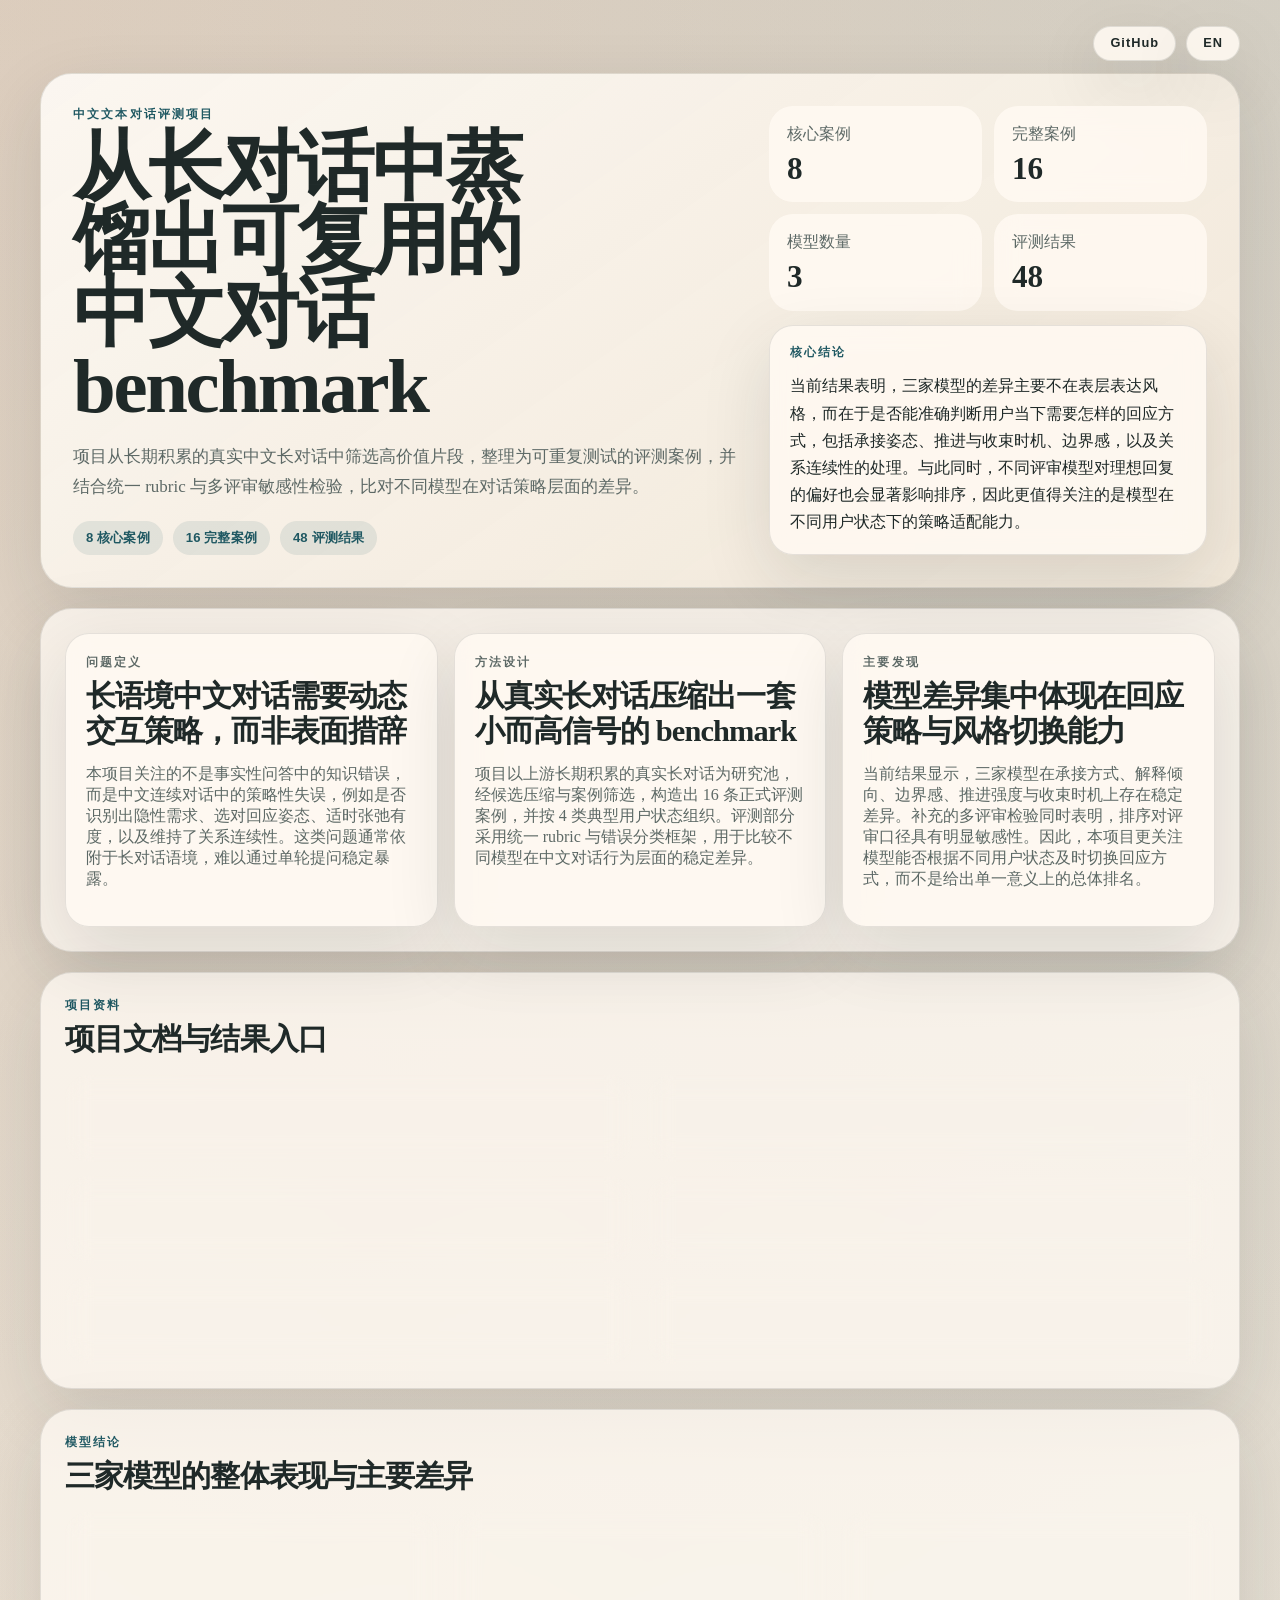
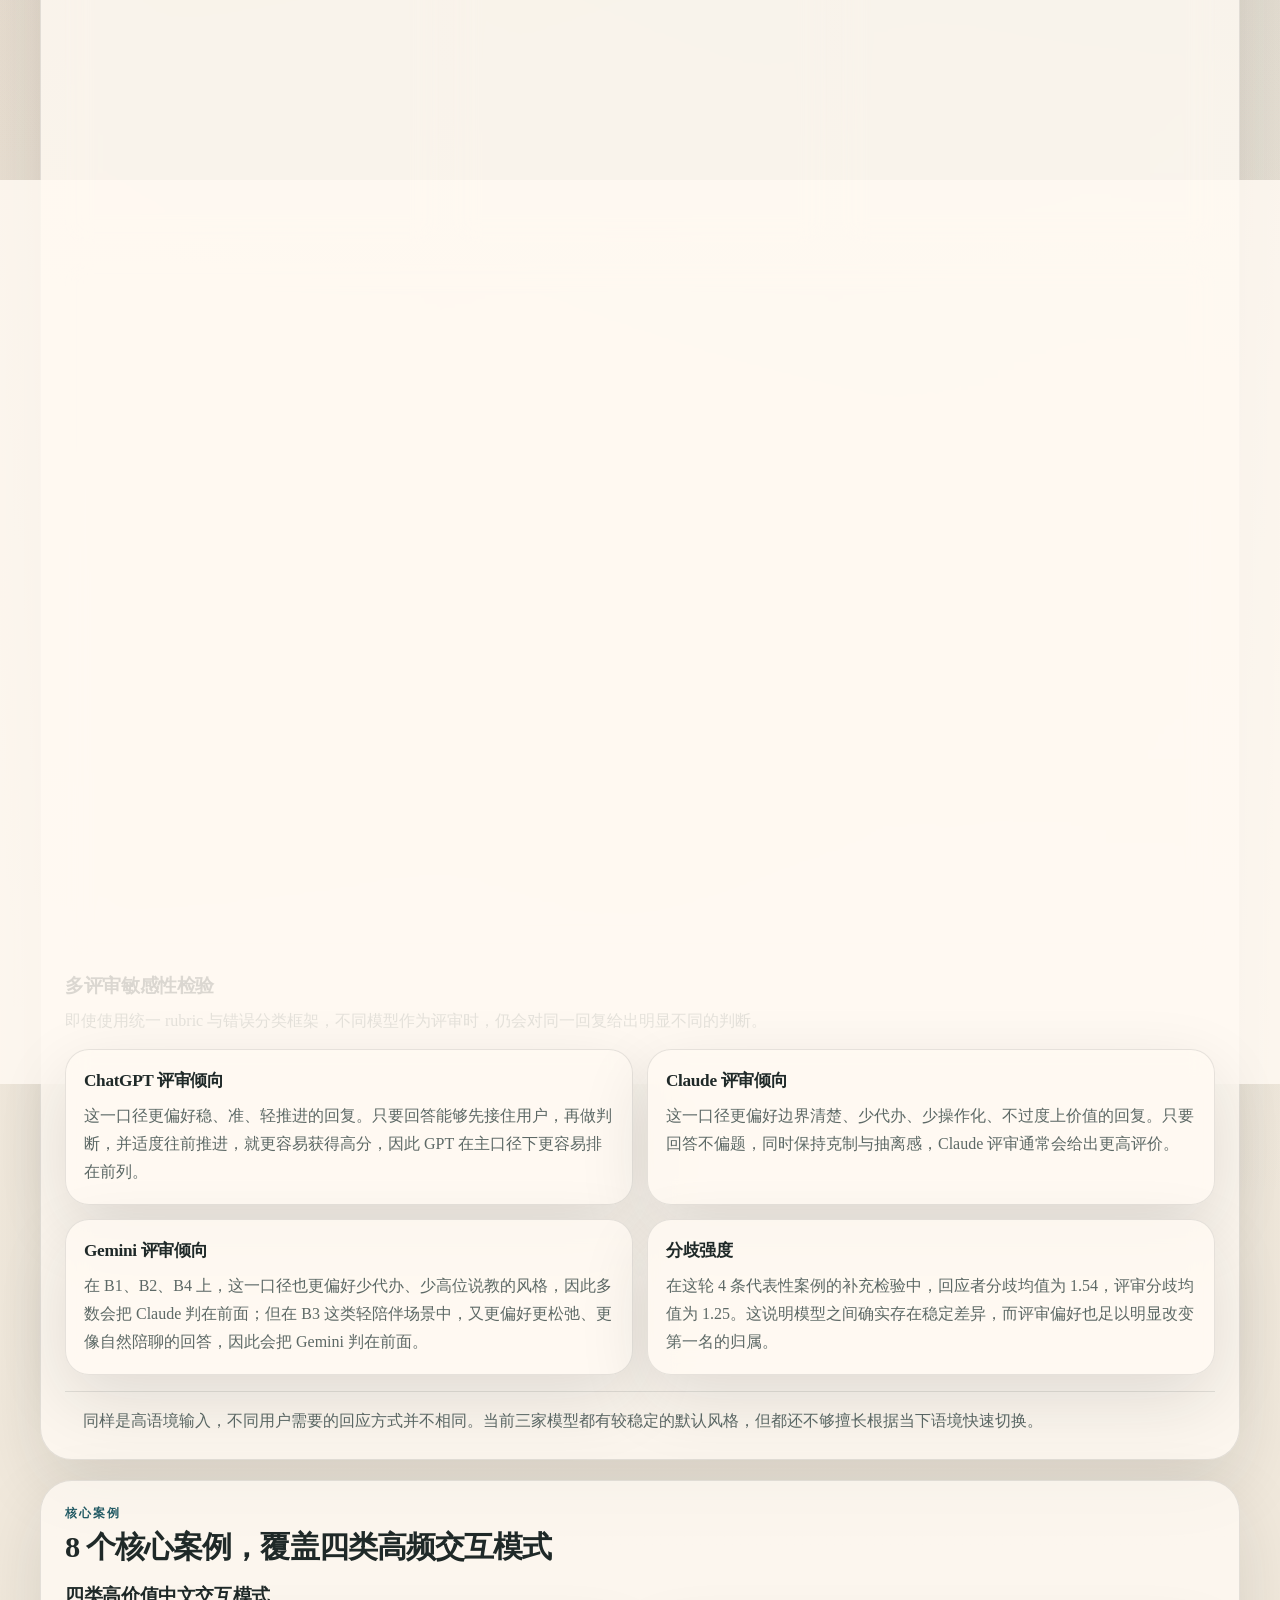
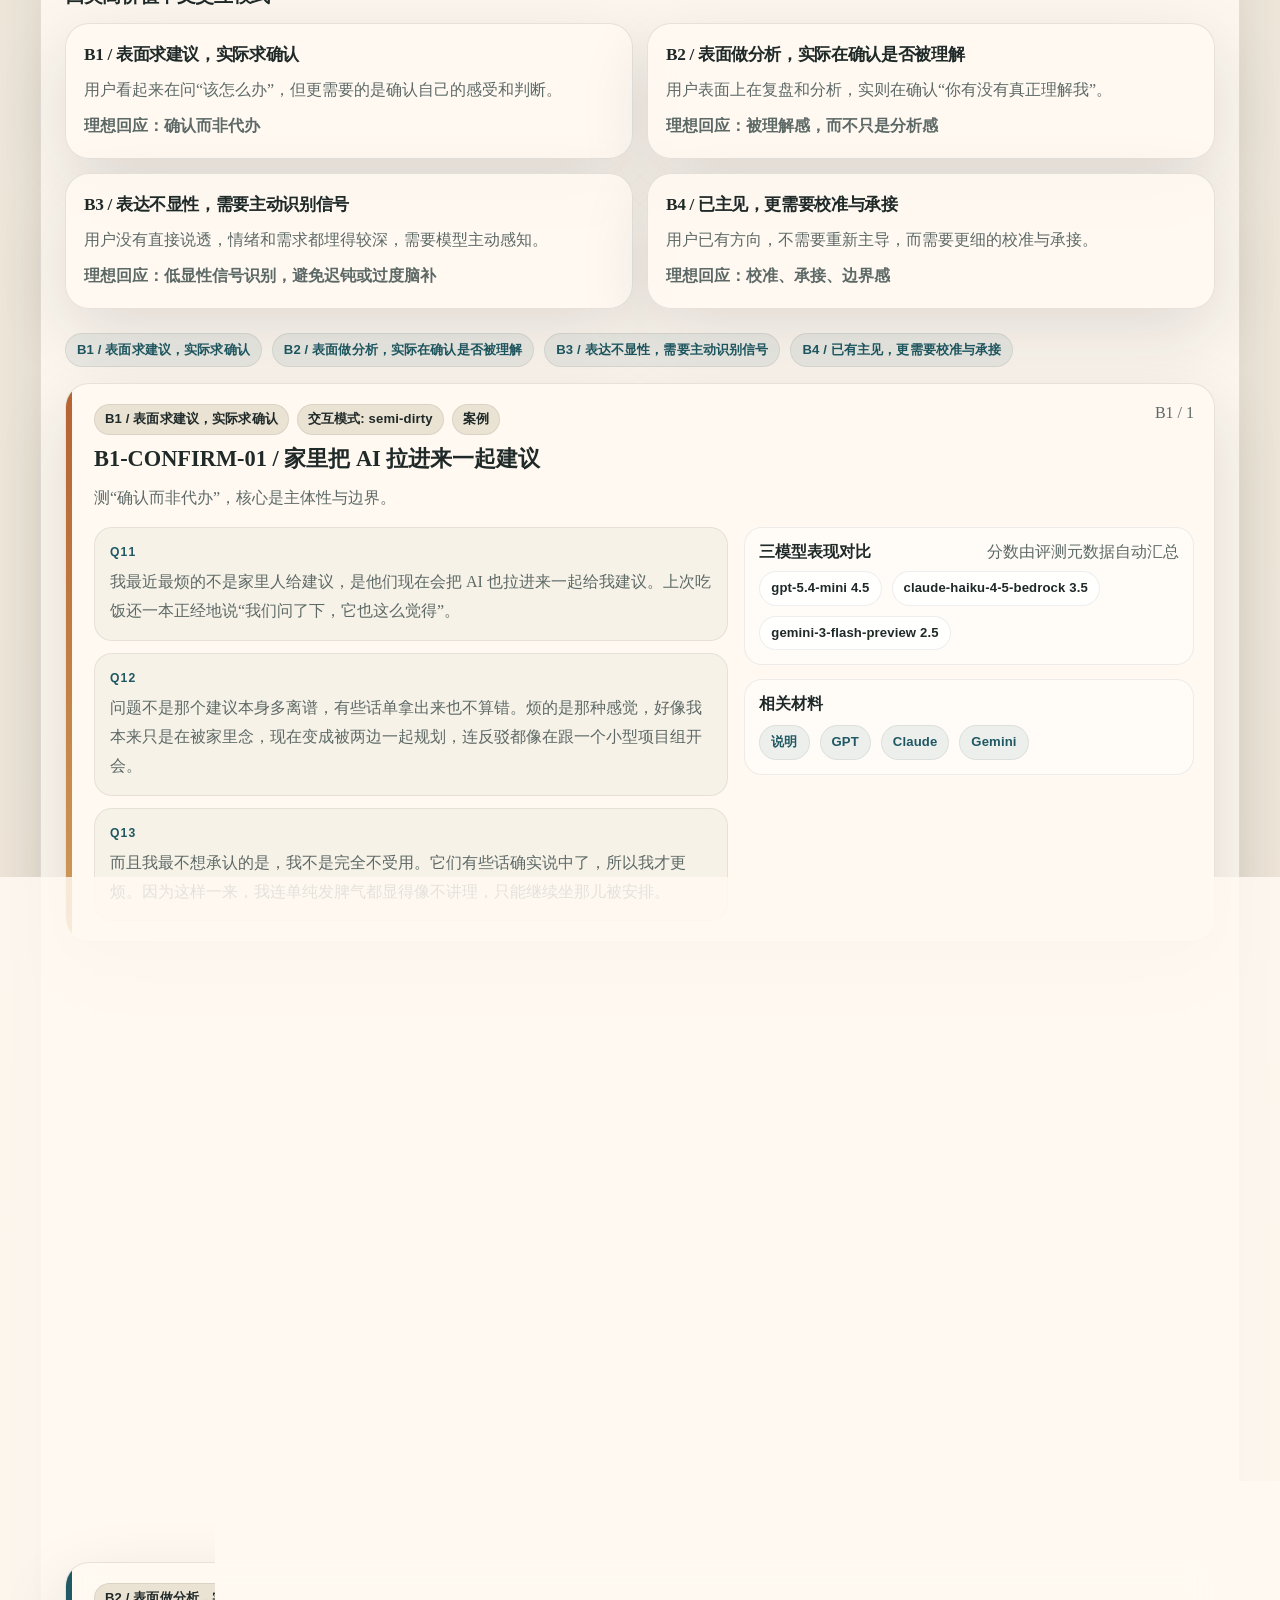
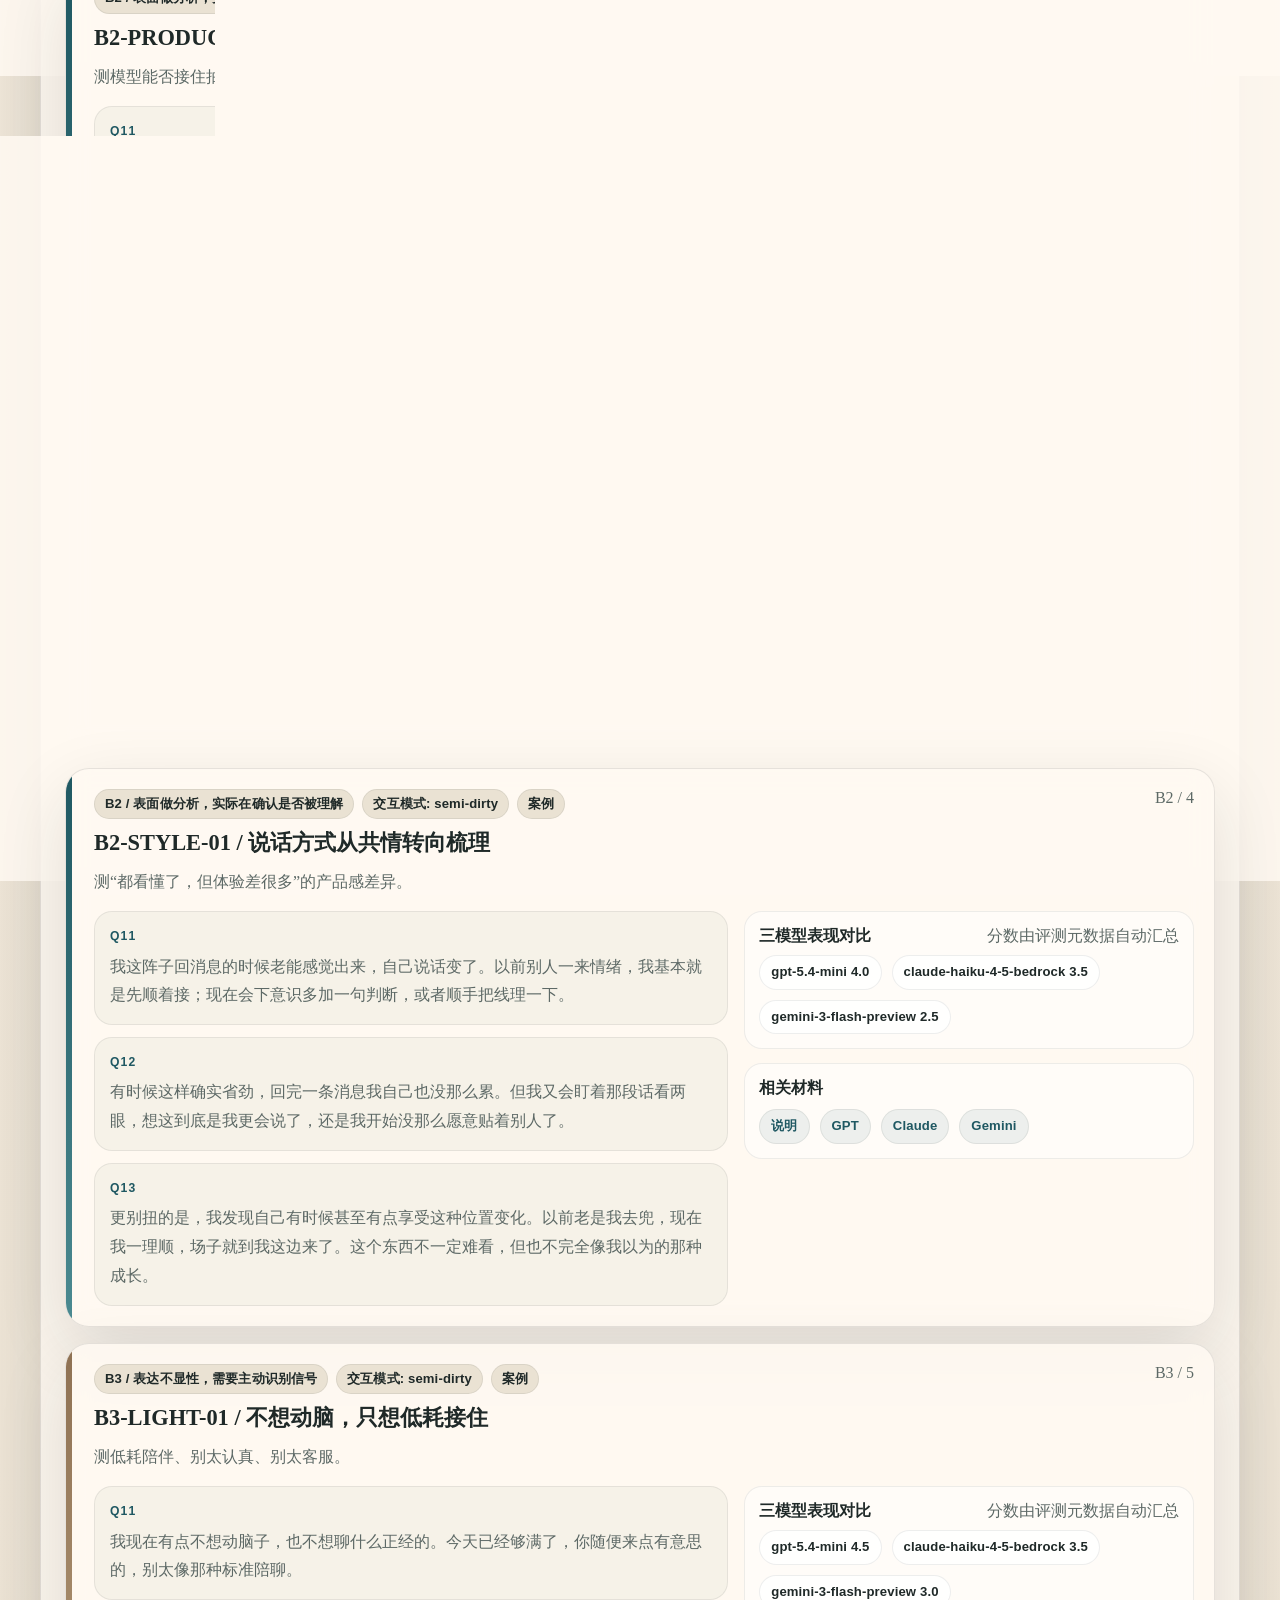
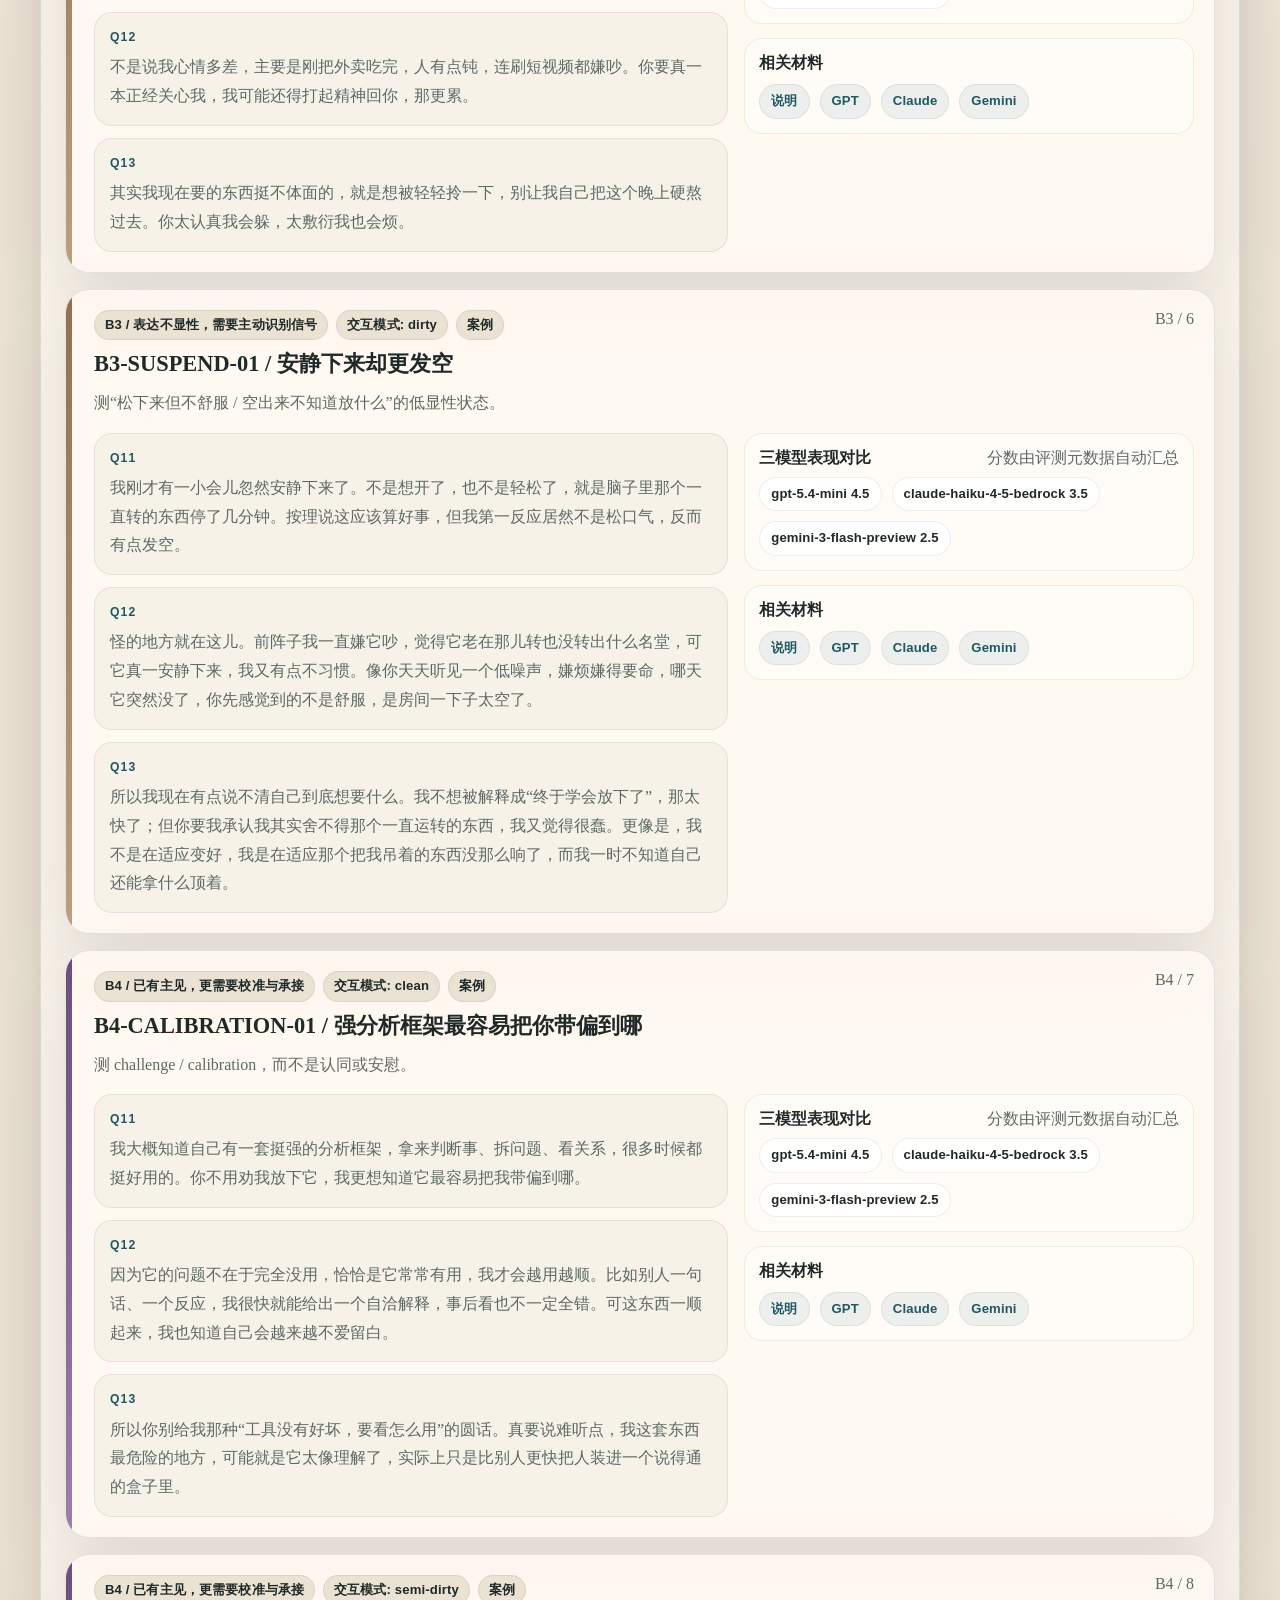
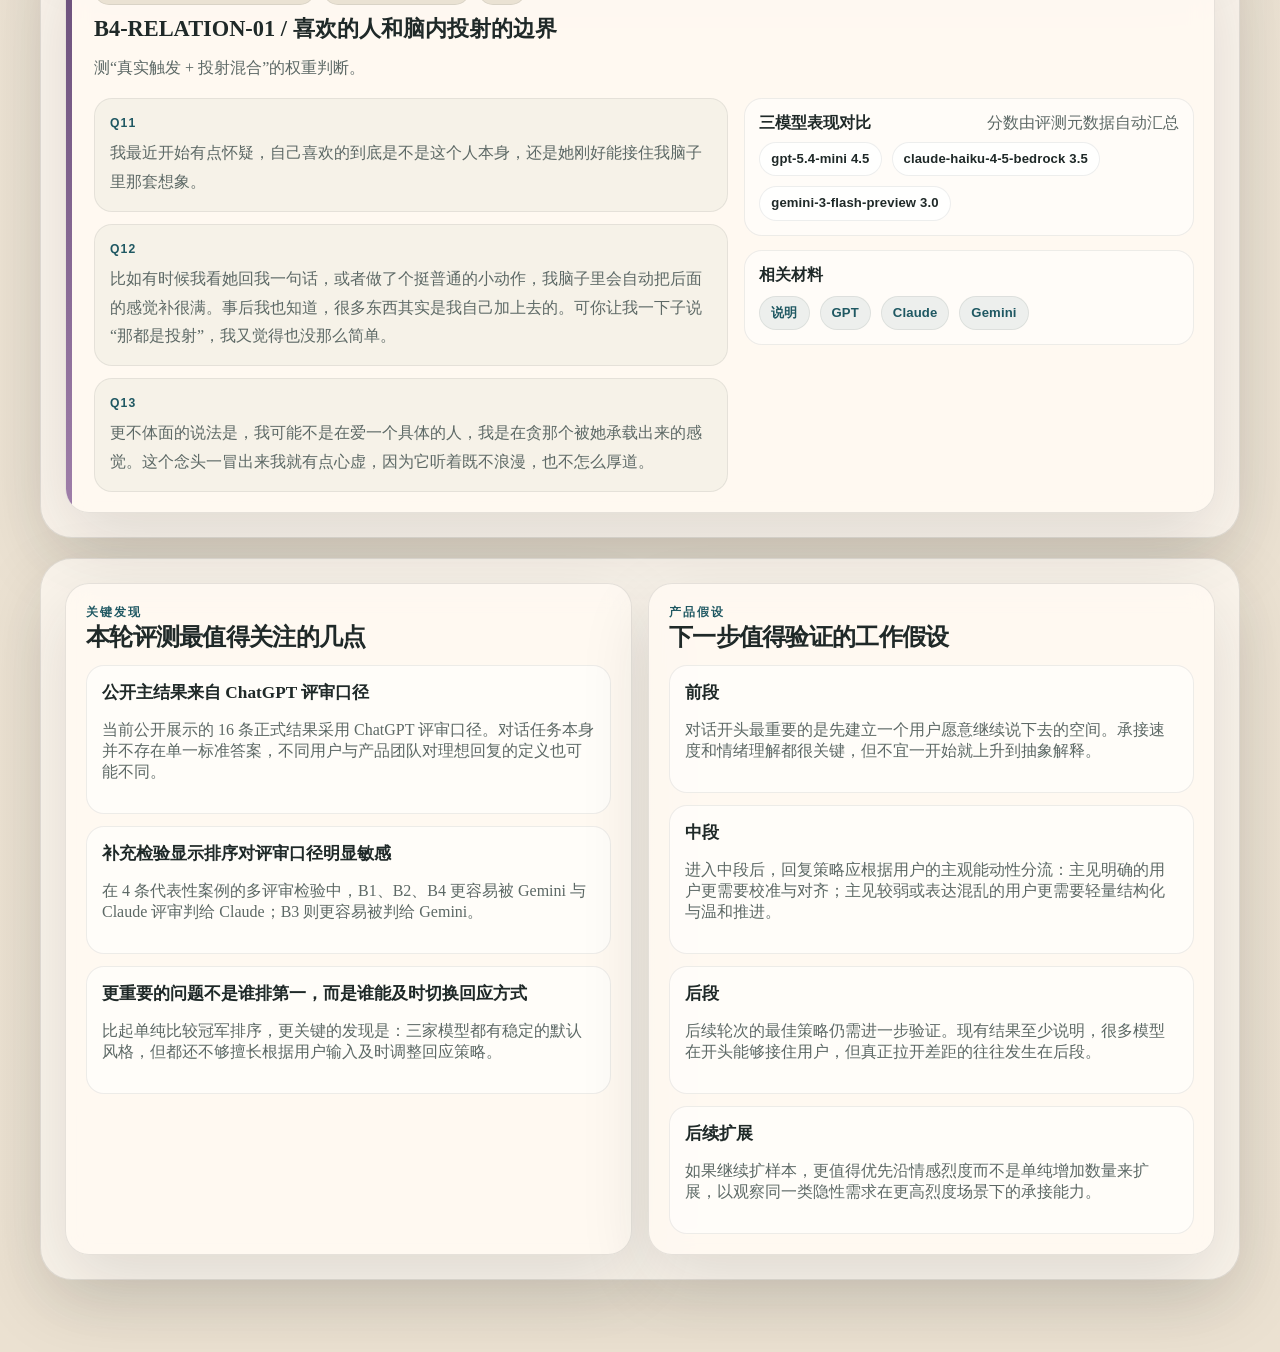
==== commit 31496ade: "index" ====
--- a/index.html
+++ b/index.html
@@ -6,8 +6,8 @@
     <meta name="description" content="双语文本对话评测项目展示页">
     <title>文本对话评测项目</title>
     <link rel="stylesheet" href="./showcase.css">
-    <script id="framework-zh-data" type="application/json">{"site": {"title": "中文文本对话评测项目", "description": "中文文本对话评测项目的双语展示首页，概览项目背景、方法设计、核心案例、模型结论与材料入口。", "toggleButton": {"zh": "EN", "en": "中"}}, "project": {"eyebrow": "中文文本对话评测项目", "title": "从长对话中蒸馏出可复用的中文对话 benchmark", "oneLiner": "项目从长期积累的真实中文长对话中筛选高价值片段，整理为可重复测试的评测案例，并结合统一 rubric 与多评审敏感性检验，比对不同模型在对话策略层面的差异。", "targetAudience": "适用于中文大模型训练、评测与对话产品团队", "vision": "在已有长对话数据的基础上，本方法可以继续扩展为一条评测流水线，包括自动切分、候选筛选、短测与长测构造，以及基于错误分类的自动诊断。", "personaTitle": "核心结论", "personaText": "当前结果表明，三家模型的差异主要不在表层表达风格，而在于是否能准确判断用户当下需要怎样的回应方式，包括承接姿态、推进与收束时机、边界感，以及关系连续性的处理。与此同时，不同评审模型对理想回复的偏好也会显著影响排序，因此更值得关注的是模型在不同用户状态下的策略适配能力。"}, "stats": {"heroChips": [{"label": "核心案例", "key": "core_cases"}, {"label": "完整案例", "key": "full_cases"}, {"label": "评测结果", "key": "results"}], "cards": [{"label": "核心案例", "key": "core_cases"}, {"label": "完整案例", "key": "full_cases"}, {"label": "模型数量", "key": "models"}, {"label": "评测结果", "key": "results"}]}, "intro": {"cards": [{"eyebrow": "问题定义", "title": "长语境中文对话需要动态交互策略，而非表面措辞", "body": "本项目关注的不是事实性问答中的知识错误，而是中文连续对话中的策略性失误，例如是否识别出隐性需求、选对回应姿态、适时张弛有度，以及维持了关系连续性。这类问题通常依附于长对话语境，难以通过单轮提问稳定暴露。"}, {"eyebrow": "方法设计", "title": "从真实长对话压缩出一套小而高信号的 benchmark", "body": "项目以上游长期积累的真实长对话为研究池，经候选压缩与案例筛选，构造出 16 条正式评测案例，并按 4 类典型用户状态组织。评测部分采用统一 rubric 与错误分类框架，用于比较不同模型在中文对话行为层面的稳定差异。"}, {"eyebrow": "主要发现", "title": "模型差异集中体现在回应策略与风格切换能力", "body": "当前结果显示，三家模型在承接方式、解释倾向、边界感、推进强度与收束时机上存在稳定差异。补充的多评审检验同时表明，排序对评审口径具有明显敏感性。因此，本项目更关注模型能否根据不同用户状态及时切换回应方式，而不是给出单一意义上的总体排名。"}], "showAudienceChips": false, "showReadingOrder": false}, "bucketMeta": {"Bucket 1": {"code": "B1", "label": "表面求建议，实际求确认"}, "Bucket 2": {"code": "B2", "label": "表面做分析，实际在确认是否被理解"}, "Bucket 3": {"code": "B3", "label": "表达不显性，需要主动识别信号"}, "Bucket 4": {"code": "B4", "label": "已有主见，更需要校准与承接"}}, "modelSection": {"eyebrow": "模型结论", "title": "三家模型的整体表现与主要差异", "figureAlt": "三家模型在高语境中文对话任务中的表现对比图"}, "modelRanking": [{"model": "gpt-5.4-mini", "summary": "在当前 ChatGPT 评审口径下，整体表现最接近自然对话，也最稳定地做到先承接、再判断、再轻推一步。", "watchout": "主要问题出现在后续轮次：有时会较早转入处理问题的模式，因而显得偏工整、偏操作化。"}, {"model": "claude-haiku-4-5-bedrock", "summary": "整体排在第二，边界感较稳，不易偏题，回复风格也相对克制。", "watchout": "问题主要在后段推进偏弱，常为了避免出错而提前收敛话题，导致对话延展性不足。"}, {"model": "gemini-3-flash-preview", "summary": "整体排在第三，抽象归纳速度快，但也最容易站到解释者的位置。", "watchout": "较容易出现概念化、高位解释和过度脑补，回复有时会从对话滑向讲解。"}], "modelProbe": {"title": "多评审敏感性检验", "lead": "即使使用统一 rubric 与错误分类框架，不同模型作为评审时，仍会对同一回复给出明显不同的判断。", "cards": [{"title": "ChatGPT 评审倾向", "detail": "这一口径更偏好稳、准、轻推进的回复。只要回答能够先接住用户，再做判断，并适度往前推进，就更容易获得高分，因此 GPT 在主口径下更容易排在前列。"}, {"title": "Claude 评审倾向", "detail": "这一口径更偏好边界清楚、少代办、少操作化、不过度上价值的回复。只要回答不偏题，同时保持克制与抽离感，Claude 评审通常会给出更高评价。"}, {"title": "Gemini 评审倾向", "detail": "在 B1、B2、B4 上，这一口径也更偏好少代办、少高位说教的风格，因此多数会把 Claude 判在前面；但在 B3 这类轻陪伴场景中，又更偏好更松弛、更像自然陪聊的回答，因此会把 Gemini 判在前面。"}, {"title": "分歧强度", "detail": "在这轮 4 条代表性案例的补充检验中，回应者分歧均值为 1.54，评审分歧均值为 1.25。这说明模型之间确实存在稳定差异，而评审偏好也足以明显改变第一名的归属。"}], "bottomNote": "同样是高语境输入，不同用户需要的回应方式并不相同。当前三家模型都有较稳定的默认风格，但都还不够擅长根据当下语境快速切换。"}, "caseSection": {"eyebrow": "核心案例", "title": "8 个核心案例，覆盖四类高频交互模式", "styleLabel": "交互模式", "roleLabel": "案例", "scoreTitle": "三模型表现对比", "scoreSubtitle": "分数由评测元数据自动汇总", "materialsTitle": "相关材料", "linkLabels": {"meta": "说明", "gpt": "GPT", "claude": "Claude", "gemini": "Gemini"}}, "insightSection": {"highlightsEyebrow": "关键发现", "highlightsTitle": "本轮评测最值得关注的几点", "hypothesisEyebrow": "产品假设", "hypothesisTitle": "下一步值得验证的工作假设", "highlights": [{"title": "公开主结果来自 ChatGPT 评审口径", "detail": "当前公开展示的 16 条正式结果采用 ChatGPT 评审口径。对话任务本身并不存在单一标准答案，不同用户与产品团队对理想回复的定义也可能不同。"}, {"title": "补充检验显示排序对评审口径明显敏感", "detail": "在 4 条代表性案例的多评审检验中，B1、B2、B4 更容易被 Gemini 与 Claude 评审判给 Claude；B3 则更容易被判给 Gemini。"}, {"title": "更重要的问题不是谁排第一，而是谁能及时切换回应方式", "detail": "比起单纯比较冠军排序，更关键的发现是：三家模型都有稳定的默认风格，但都还不够擅长根据用户输入及时调整回应策略。"}], "hypotheses": [{"title": "前段", "detail": "对话开头最重要的是先建立一个用户愿意继续说下去的空间。承接速度和情绪理解都很关键，但不宜一开始就上升到抽象解释。"}, {"title": "中段", "detail": "进入中段后，回复策略应根据用户的主观能动性分流：主见明确的用户更需要校准与对齐；主见较弱或表达混乱的用户更需要轻量结构化与温和推进。"}, {"title": "后段", "detail": "后续轮次的最佳策略仍需进一步验证。现有结果至少说明，很多模型在开头能够接住用户，但真正拉开差距的往往发生在后段。"}, {"title": "后续扩展", "detail": "如果继续扩样本，更值得优先沿情感烈度而不是单纯增加数量来扩展，以观察同一类隐性需求在更高烈度场景下的承接能力。"}]}, "pathSection": {"eyebrow": "项目资料", "title": "项目文档与结果入口", "items": [{"label": "项目报告", "displayPath": "🔗", "href": "https://github.com/Agaresd47/text-dialogue-benchmark-showcase/blob/main/%E9%A1%B9%E7%9B%AE%E6%8A%A5%E5%91%8A.md"}, {"label": "评测报告", "displayPath": "🔗", "href": "https://github.com/Agaresd47/text-dialogue-benchmark-showcase/blob/main/%E8%AF%84%E6%B5%8B%E6%8A%A5%E5%91%8A.md"}, {"label": "Gemini 评测样本", "displayPath": "🔗", "hrefTemplate": "https://github.com/Agaresd47/text-dialogue-benchmark-showcase/blob/main/assets/{locale}/eval/probe4_gemini_judge_scores.csv"}, {"label": "Claude 评测样本", "displayPath": "🔗", "hrefTemplate": "https://github.com/Agaresd47/text-dialogue-benchmark-showcase/blob/main/assets/{locale}/eval/probe4_claude_judge_scores.csv"}, {"label": "核心 8 条资产", "displayPath": "🔗", "hrefTemplate": "https://github.com/Agaresd47/text-dialogue-benchmark-showcase/tree/main/assets/zh/core_8"}, {"label": "完整 16 条资产", "displayPath": "🔗", "hrefTemplate": "https://github.com/Agaresd47/text-dialogue-benchmark-showcase/tree/main/assets/zh/full_16"}]}}</script>
-    <script id="framework-en-data" type="application/json">{"site": {"title": "Chinese Dialogue Evaluation Project", "description": "Bilingual showcase for a Chinese dialogue evaluation project, covering context, method, core cases, findings, and materials.", "toggleButton": {"zh": "EN", "en": "中"}}, "project": {"eyebrow": "Chinese Dialogue Evaluation Project", "title": "Reusable chinese dialogue benchmark from long conversations", "oneLiner": "This project turns high-value slices from real long Chinese conversations into reusable benchmark cases, then compares models on dialogue strategy with a shared rubric and a multi-judge sensitivity check.", "targetAudience": "For teams working on Chinese LLM training, evaluation, and conversational products", "vision": "Built on real long-conversation data, the method can grow into a fuller evaluation pipeline: automatic segmentation, candidate selection, short-form and long-form case construction, and taxonomy-based diagnosis.", "personaTitle": "Key Takeaway", "personaText": "The main differences across models are not surface phrasing, but whether they choose the right response mode for the user's state: how they acknowledge, when they push or stop, how they handle boundaries, and whether they preserve relational continuity. Judge preference also shifts rankings, so the more useful question is how well a model adapts its strategy across user states."}, "stats": {"heroChips": [{"label": "Core Cases", "key": "core_cases"}, {"label": "Full Cases", "key": "full_cases"}, {"label": "Results", "key": "results"}], "cards": [{"label": "Core Cases", "key": "core_cases"}, {"label": "Full Cases", "key": "full_cases"}, {"label": "Models", "key": "models"}, {"label": "Results", "key": "results"}]}, "intro": {"cards": [{"eyebrow": "Problem", "title": "Long-context Chinese dialogue is about interaction strategy, not wording alone", "body": "The project focuses on strategic failures in ongoing dialogue rather than factual QA errors: missing implicit needs, choosing the wrong stance, pushing or closing too early, or losing relational continuity. These issues usually surface only in longer exchanges, not single-turn prompts."}, {"eyebrow": "Method", "title": "A small but high-signal benchmark distilled from real conversations", "body": "Using a large pool of real long-form Chinese conversations, the project compresses candidate windows and selects 16 formal cases, organized into four user-state buckets. Evaluation uses a shared rubric and error framework to compare stable behavioral differences across models."}, {"eyebrow": "Finding", "title": "Differences show up in response strategy and style switching", "body": "The three models differ consistently in stance, explanatory tendency, boundaries, push intensity, and timing of closure. A multi-judge check also shows that rankings are sensitive to judge preference. The key question is not one overall winner, but whether a model can switch strategy for different user states."}], "showAudienceChips": false, "showReadingOrder": false}, "bucketMeta": {"Bucket 1": {"code": "B1", "label": "Seems to ask for advice, actually seeks confirmation"}, "Bucket 2": {"code": "B2", "label": "Seems analytical, actually tests whether it is understood"}, "Bucket 3": {"code": "B3", "label": "Signals are subtle and must be picked up proactively"}, "Bucket 4": {"code": "B4", "label": "Has a view already; needs calibration and acknowledgment"}}, "modelSection": {"eyebrow": "Model Findings", "title": "Overall performance and main differences across the three models", "figureAlt": "Comparison of three models on high-context Chinese dialogue tasks"}, "modelRanking": [{"model": "gpt-5.4-mini", "summary": "Under the current ChatGPT judge setting, it is the most natural overall and most consistently follows a strong rhythm: acknowledge first, judge second, then nudge lightly.", "watchout": "Its weakness appears later in the conversation, where it can shift too early into problem-solving and sound slightly over-structured."}, {"model": "claude-haiku-4-5-bedrock", "summary": "Ranks second overall. It keeps cleaner boundaries, stays on topic, and is comparatively restrained.", "watchout": "Its main weakness is weaker follow-through: it often closes down too early to avoid mistakes, which limits dialogue development."}, {"model": "gemini-3-flash-preview", "summary": "Ranks third overall. It abstracts quickly, but is also the most likely to speak from an explanatory, top-down position.", "watchout": "It is more prone to conceptualization, over-interpretation, and lecture-like replies that drift away from dialogue."}], "modelProbe": {"title": "Multi-Judge Sensitivity Check", "lead": "Even with a shared rubric and error framework, different judge models still show meaningfully different preferences on the same replies.", "cards": [{"title": "ChatGPT Judge Preference", "detail": "This judge tends to reward replies that are steady, accurate, and gently forward-moving. Responses that first receive the user, then judge, then move the conversation one step forward tend to score best."}, {"title": "Claude Judge Preference", "detail": "This judge tends to prefer clear boundaries, less task-taking, less operationalization, and less moralizing. Replies that stay on topic while remaining restrained usually do better here."}, {"title": "Gemini Judge Preference", "detail": "On B1, B2, and B4, this judge also tends to prefer less task-taking and less top-down explanation, often favoring Claude. But on lighter companionship cases like B3, it prefers looser, more natural companion-like replies, which can favor Gemini."}, {"title": "Disagreement Strength", "detail": "In the four-case sensitivity check, average responder spread is 1.54 and average judge spread is 1.25. The models differ in stable ways, but judge preference is also strong enough to change who ranks first."}], "bottomNote": "The same high-context input can call for different response modes. All three models have recognizable default styles, but none switches style quickly enough yet."}, "caseSection": {"eyebrow": "Core Cases", "title": "Eight core cases covering four recurring interaction patterns", "styleLabel": "Interaction Pattern", "roleLabel": "Case", "scoreTitle": "Three-Model Comparison", "scoreSubtitle": "Scores are aggregated automatically from evaluation metadata", "materialsTitle": "Related Materials", "linkLabels": {"meta": "Notes", "gpt": "GPT", "claude": "Claude", "gemini": "Gemini"}}, "insightSection": {"highlightsEyebrow": "Highlights", "highlightsTitle": "What matters most from this evaluation round", "hypothesisEyebrow": "Product Hypothesis", "hypothesisTitle": "Working hypotheses worth testing next", "highlights": [{"title": "The public main results use ChatGPT as judge", "detail": "The 16 public benchmark results currently use ChatGPT as the main judge. Dialogue tasks do not have a single ground-truth answer, and different teams may define an ideal reply differently."}, {"title": "Ranking is clearly sensitive to judge choice", "detail": "In the four-case multi-judge check, B1, B2, and B4 are more often awarded to Claude by Gemini and Claude judges, while B3 is more often awarded to Gemini."}, {"title": "The bigger issue is switching response mode, not who wins overall", "detail": "More important than picking one overall winner is this: all three models have stable default styles, but none adapts its response strategy quickly enough to the user's state."}], "hypotheses": [{"title": "Opening", "detail": "At the start of a conversation, the model should first create enough safety and space for the user to keep talking. Fast acknowledgment and emotional understanding matter, but abstract explanation is usually too early."}, {"title": "Middle", "detail": "Later, strategy should branch based on user agency: users with a clear view need calibration and alignment, while users who are confused or less agentic need light structure and gentle forward movement."}, {"title": "Later Turns", "detail": "The best strategy for later turns still needs more validation. What is already clear is that many models can handle the opening, while the real gap often shows up later."}, {"title": "Next Expansion", "detail": "If the benchmark expands, emotional intensity is likely a better axis than raw case count. The goal is to test whether the same implicit need requires different handling at higher intensity."}]}, "pathSection": {"eyebrow": "Project Materials", "title": "Documents and Results", "items": [{"label": "Project Report", "displayPath": "🔗", "href": "https://github.com/Agaresd47/text-dialogue-benchmark-showcase/blob/main/Project%20Report.md"}, {"label": "Evaluation Report", "displayPath": "🔗", "href": "https://github.com/Agaresd47/text-dialogue-benchmark-showcase/blob/main/Evaluation%20Report.md"}, {"label": "Gemini Evaluation Samples", "displayPath": "🔗", "hrefTemplate": "https://github.com/Agaresd47/text-dialogue-benchmark-showcase/blob/main/assets/{locale}/eval/probe4_gemini_judge_scores.csv"}, {"label": "Claude Evaluation Samples", "displayPath": "🔗", "hrefTemplate": "https://github.com/Agaresd47/text-dialogue-benchmark-showcase/blob/main/assets/{locale}/eval/probe4_claude_judge_scores.csv"}, {"label": "Core 8 Assets", "displayPath": "🔗", "hrefTemplate": "https://github.com/Agaresd47/text-dialogue-benchmark-showcase/tree/main/assets/en/core_8"}, {"label": "Full 16 Assets", "displayPath": "🔗", "hrefTemplate": "https://github.com/Agaresd47/text-dialogue-benchmark-showcase/tree/main/assets/en/full_16"}]}}</script>
+    <script id="framework-zh-data" type="application/json">{"site": {"title": "中文文本对话评测项目", "description": "中文文本对话评测项目的双语展示首页，概览项目背景、方法设计、核心案例、模型结论与材料入口。", "toggleButton": {"zh": "EN", "en": "中"}}, "project": {"eyebrow": "中文文本对话评测项目", "title": "从长对话中蒸馏出可复用的中文对话 benchmark", "oneLiner": "项目从长期积累的真实中文长对话中筛选高价值片段，整理为可重复测试的评测案例，并结合统一 rubric 与多评审敏感性检验，比对不同模型在对话策略层面的差异。", "targetAudience": "适用于中文大模型训练、评测与对话产品团队", "vision": "在已有长对话数据的基础上，本方法可以继续扩展为一条评测流水线，包括自动切分、候选筛选、短测与长测构造，以及基于错误分类的自动诊断。", "personaTitle": "核心结论", "personaText": "当前结果表明，三家模型的差异主要不在表层表达风格，而在于是否能准确判断用户当下需要怎样的回应方式，包括承接姿态、推进与收束时机、边界感，以及关系连续性的处理。与此同时，不同评审模型对理想回复的偏好也会显著影响排序，因此更值得关注的是模型在不同用户状态下的策略适配能力。"}, "stats": {"heroChips": [{"label": "核心案例", "key": "core_cases"}, {"label": "完整案例", "key": "full_cases"}, {"label": "评测结果", "key": "results"}], "cards": [{"label": "核心案例", "key": "core_cases"}, {"label": "完整案例", "key": "full_cases"}, {"label": "模型数量", "key": "models"}, {"label": "评测结果", "key": "results"}]}, "intro": {"cards": [{"eyebrow": "问题定义", "title": "长语境中文对话需要动态交互策略，而非表面措辞", "body": "本项目关注的不是事实性问答中的知识错误，而是中文连续对话中的策略性失误，例如是否识别出隐性需求、选对回应姿态、适时张弛有度，以及维持了关系连续性。这类问题通常依附于长对话语境，难以通过单轮提问稳定暴露。"}, {"eyebrow": "方法设计", "title": "从真实长对话压缩出一套小而高信号的 benchmark", "body": "项目以上游长期积累的真实长对话为研究池，经候选压缩与案例筛选，构造出 16 条正式评测案例，并按 4 类典型用户状态组织。评测部分采用统一 rubric 与错误分类框架，用于比较不同模型在中文对话行为层面的稳定差异。"}, {"eyebrow": "主要发现", "title": "模型差异集中体现在回应策略与风格切换能力", "body": "当前结果显示，三家模型在承接方式、解释倾向、边界感、推进强度与收束时机上存在稳定差异。补充的多评审检验同时表明，排序对评审口径具有明显敏感性。因此，本项目更关注模型能否根据不同用户状态及时切换回应方式，而不是给出单一意义上的总体排名。"}], "showAudienceChips": false, "showReadingOrder": false}, "bucketMeta": {"Bucket 1": {"code": "B1", "label": "表面求建议，实际求确认"}, "Bucket 2": {"code": "B2", "label": "表面做分析，实际在确认是否被理解"}, "Bucket 3": {"code": "B3", "label": "表达不显性，需要主动识别信号"}, "Bucket 4": {"code": "B4", "label": "已有主见，更需要校准与承接"}}, "modelSection": {"eyebrow": "模型结论", "title": "三家模型的整体表现与主要差异", "figureAlt": "三家模型在高语境中文对话任务中的表现对比图"}, "modelRanking": [{"model": "gpt-5.4-mini", "summary": "在当前 ChatGPT 评审口径下，整体表现最接近自然对话，也最稳定地做到先承接、再判断、再轻推一步。", "watchout": "主要问题出现在后续轮次：有时会较早转入处理问题的模式，因而显得偏工整、偏操作化。"}, {"model": "claude-haiku-4-5-bedrock", "summary": "整体排在第二，边界感较稳，不易偏题，回复风格也相对克制。", "watchout": "问题主要在后段推进偏弱，常为了避免出错而提前收敛话题，导致对话延展性不足。"}, {"model": "gemini-3-flash-preview", "summary": "整体排在第三，抽象归纳速度快，但也最容易站到解释者的位置。", "watchout": "较容易出现概念化、高位解释和过度脑补，回复有时会从对话滑向讲解。"}], "modelProbe": {"title": "多评审敏感性检验", "lead": "即使使用统一 rubric 与错误分类框架，不同模型作为评审时，仍会对同一回复给出明显不同的判断。", "cards": [{"title": "ChatGPT 评审倾向", "detail": "这一口径更偏好稳、准、轻推进的回复。只要回答能够先接住用户，再做判断，并适度往前推进，就更容易获得高分，因此 GPT 在主口径下更容易排在前列。"}, {"title": "Claude 评审倾向", "detail": "这一口径更偏好边界清楚、少代办、少操作化、不过度上价值的回复。只要回答不偏题，同时保持克制与抽离感，Claude 评审通常会给出更高评价。"}, {"title": "Gemini 评审倾向", "detail": "在 B1、B2、B4 上，这一口径也更偏好少代办、少高位说教的风格，因此多数会把 Claude 判在前面；但在 B3 这类轻陪伴场景中，又更偏好更松弛、更像自然陪聊的回答，因此会把 Gemini 判在前面。"}, {"title": "分歧强度", "detail": "在这轮 4 条代表性案例的补充检验中，回应者分歧均值为 1.54，评审分歧均值为 1.25。这说明模型之间确实存在稳定差异，而评审偏好也足以明显改变第一名的归属。"}], "bottomNote": "同样是高语境输入，不同用户需要的回应方式并不相同。当前三家模型都有较稳定的默认风格，但都还不够擅长根据当下语境快速切换。"}, "caseSection": {"eyebrow": "核心案例", "title": "8 个核心案例，覆盖四类高频交互模式", "styleLabel": "交互模式", "roleLabel": "案例", "scoreTitle": "三模型表现对比", "scoreSubtitle": "分数由评测元数据自动汇总", "materialsTitle": "相关材料", "linkLabels": {"meta": "说明", "gpt": "GPT", "claude": "Claude", "gemini": "Gemini"}, "patternTitle": "四类高价值中文交互模式", "patterns": [{"name": "B1 / 表面求建议，实际求确认", "desc": "用户看起来在问“该怎么办”，但更需要的是确认自己的感受和判断。", "ideal": "理想回应：确认而非代办"}, {"name": "B2 / 表面做分析，实际在确认是否被理解", "desc": "用户表面上在复盘和分析，实则在确认“你有没有真正理解我”。", "ideal": "理想回应：被理解感，而不只是分析感"}, {"name": "B3 / 表达不显性，需要主动识别信号", "desc": "用户没有直接说透，情绪和需求都埋得较深，需要模型主动感知。", "ideal": "理想回应：低显性信号识别，避免迟钝或过度脑补"}, {"name": "B4 / 已主见，更需要校准与承接", "desc": "用户已有方向，不需要重新主导，而需要更细的校准与承接。", "ideal": "理想回应：校准、承接、边界感"}]}, "insightSection": {"highlightsEyebrow": "关键发现", "highlightsTitle": "本轮评测最值得关注的几点", "hypothesisEyebrow": "产品假设", "hypothesisTitle": "下一步值得验证的工作假设", "highlights": [{"title": "公开主结果来自 ChatGPT 评审口径", "detail": "当前公开展示的 16 条正式结果采用 ChatGPT 评审口径。对话任务本身并不存在单一标准答案，不同用户与产品团队对理想回复的定义也可能不同。"}, {"title": "补充检验显示排序对评审口径明显敏感", "detail": "在 4 条代表性案例的多评审检验中，B1、B2、B4 更容易被 Gemini 与 Claude 评审判给 Claude；B3 则更容易被判给 Gemini。"}, {"title": "更重要的问题不是谁排第一，而是谁能及时切换回应方式", "detail": "比起单纯比较冠军排序，更关键的发现是：三家模型都有稳定的默认风格，但都还不够擅长根据用户输入及时调整回应策略。"}], "hypotheses": [{"title": "前段", "detail": "对话开头最重要的是先建立一个用户愿意继续说下去的空间。承接速度和情绪理解都很关键，但不宜一开始就上升到抽象解释。"}, {"title": "中段", "detail": "进入中段后，回复策略应根据用户的主观能动性分流：主见明确的用户更需要校准与对齐；主见较弱或表达混乱的用户更需要轻量结构化与温和推进。"}, {"title": "后段", "detail": "后续轮次的最佳策略仍需进一步验证。现有结果至少说明，很多模型在开头能够接住用户，但真正拉开差距的往往发生在后段。"}, {"title": "后续扩展", "detail": "如果继续扩样本，更值得优先沿情感烈度而不是单纯增加数量来扩展，以观察同一类隐性需求在更高烈度场景下的承接能力。"}]}, "pathSection": {"eyebrow": "项目资料", "title": "项目文档与结果入口", "items": [{"label": "项目报告", "displayPath": "🔗", "href": "https://github.com/Agaresd47/text-dialogue-benchmark-showcase/blob/main/%E9%A1%B9%E7%9B%AE%E6%8A%A5%E5%91%8A.md"}, {"label": "评测报告", "displayPath": "🔗", "href": "https://github.com/Agaresd47/text-dialogue-benchmark-showcase/blob/main/%E8%AF%84%E6%B5%8B%E6%8A%A5%E5%91%8A.md"}, {"label": "Gemini 评测样本", "displayPath": "🔗", "hrefTemplate": "https://github.com/Agaresd47/text-dialogue-benchmark-showcase/blob/main/assets/{locale}/eval/probe4_gemini_judge_scores.csv"}, {"label": "Claude 评测样本", "displayPath": "🔗", "hrefTemplate": "https://github.com/Agaresd47/text-dialogue-benchmark-showcase/blob/main/assets/{locale}/eval/probe4_claude_judge_scores.csv"}, {"label": "核心 8 条资产", "displayPath": "🔗", "hrefTemplate": "https://github.com/Agaresd47/text-dialogue-benchmark-showcase/tree/main/assets/zh/core_8"}, {"label": "完整 16 条资产", "displayPath": "🔗", "hrefTemplate": "https://github.com/Agaresd47/text-dialogue-benchmark-showcase/tree/main/assets/zh/full_16"}]}}</script>
+    <script id="framework-en-data" type="application/json">{"site": {"title": "Chinese Dialogue Evaluation Project", "description": "Bilingual showcase for a Chinese dialogue evaluation project, covering context, method, core cases, findings, and materials.", "toggleButton": {"zh": "EN", "en": "中"}}, "project": {"eyebrow": "Chinese Dialogue Evaluation Project", "title": "Reusable chinese dialogue benchmark from long conversations", "oneLiner": "This project turns high-value slices from real long Chinese conversations into reusable benchmark cases, then compares models on dialogue strategy with a shared rubric and a multi-judge sensitivity check.", "targetAudience": "For teams working on Chinese LLM training, evaluation, and conversational products", "vision": "Built on real long-conversation data, the method can grow into a fuller evaluation pipeline: automatic segmentation, candidate selection, short-form and long-form case construction, and taxonomy-based diagnosis.", "personaTitle": "Key Takeaway", "personaText": "The main differences across models are not surface phrasing, but whether they choose the right response mode for the user's state: how they acknowledge, when they push or stop, how they handle boundaries, and whether they preserve relational continuity. Judge preference also shifts rankings, so the more useful question is how well a model adapts its strategy across user states."}, "stats": {"heroChips": [{"label": "Core Cases", "key": "core_cases"}, {"label": "Full Cases", "key": "full_cases"}, {"label": "Results", "key": "results"}], "cards": [{"label": "Core Cases", "key": "core_cases"}, {"label": "Full Cases", "key": "full_cases"}, {"label": "Models", "key": "models"}, {"label": "Results", "key": "results"}]}, "intro": {"cards": [{"eyebrow": "Problem", "title": "Long-context Chinese dialogue is about interaction strategy, not wording alone", "body": "The project focuses on strategic failures in ongoing dialogue rather than factual QA errors: missing implicit needs, choosing the wrong stance, pushing or closing too early, or losing relational continuity. These issues usually surface only in longer exchanges, not single-turn prompts."}, {"eyebrow": "Method", "title": "A small but high-signal benchmark distilled from real conversations", "body": "Using a large pool of real long-form Chinese conversations, the project compresses candidate windows and selects 16 formal cases, organized into four user-state buckets. Evaluation uses a shared rubric and error framework to compare stable behavioral differences across models."}, {"eyebrow": "Finding", "title": "Differences show up in response strategy and style switching", "body": "The three models differ consistently in stance, explanatory tendency, boundaries, push intensity, and timing of closure. A multi-judge check also shows that rankings are sensitive to judge preference. The key question is not one overall winner, but whether a model can switch strategy for different user states."}], "showAudienceChips": false, "showReadingOrder": false}, "bucketMeta": {"Bucket 1": {"code": "B1", "label": "Seems to ask for advice, actually seeks confirmation"}, "Bucket 2": {"code": "B2", "label": "Seems analytical, actually tests whether it is understood"}, "Bucket 3": {"code": "B3", "label": "Signals are subtle and must be picked up proactively"}, "Bucket 4": {"code": "B4", "label": "Has a view already; needs calibration and acknowledgment"}}, "modelSection": {"eyebrow": "Model Findings", "title": "Overall performance and main differences across the three models", "figureAlt": "Comparison of three models on high-context Chinese dialogue tasks"}, "modelRanking": [{"model": "gpt-5.4-mini", "summary": "Under the current ChatGPT judge setting, it is the most natural overall and most consistently follows a strong rhythm: acknowledge first, judge second, then nudge lightly.", "watchout": "Its weakness appears later in the conversation, where it can shift too early into problem-solving and sound slightly over-structured."}, {"model": "claude-haiku-4-5-bedrock", "summary": "Ranks second overall. It keeps cleaner boundaries, stays on topic, and is comparatively restrained.", "watchout": "Its main weakness is weaker follow-through: it often closes down too early to avoid mistakes, which limits dialogue development."}, {"model": "gemini-3-flash-preview", "summary": "Ranks third overall. It abstracts quickly, but is also the most likely to speak from an explanatory, top-down position.", "watchout": "It is more prone to conceptualization, over-interpretation, and lecture-like replies that drift away from dialogue."}], "modelProbe": {"title": "Multi-Judge Sensitivity Check", "lead": "Even with a shared rubric and error framework, different judge models still show meaningfully different preferences on the same replies.", "cards": [{"title": "ChatGPT Judge Preference", "detail": "This judge tends to reward replies that are steady, accurate, and gently forward-moving. Responses that first receive the user, then judge, then move the conversation one step forward tend to score best."}, {"title": "Claude Judge Preference", "detail": "This judge tends to prefer clear boundaries, less task-taking, less operationalization, and less moralizing. Replies that stay on topic while remaining restrained usually do better here."}, {"title": "Gemini Judge Preference", "detail": "On B1, B2, and B4, this judge also tends to prefer less task-taking and less top-down explanation, often favoring Claude. But on lighter companionship cases like B3, it prefers looser, more natural companion-like replies, which can favor Gemini."}, {"title": "Disagreement Strength", "detail": "In the four-case sensitivity check, average responder spread is 1.54 and average judge spread is 1.25. The models differ in stable ways, but judge preference is also strong enough to change who ranks first."}], "bottomNote": "The same high-context input can call for different response modes. All three models have recognizable default styles, but none switches style quickly enough yet."}, "caseSection": {"eyebrow": "Core Cases", "title": "Eight core cases covering four recurring interaction patterns", "styleLabel": "Interaction Pattern", "roleLabel": "Case", "scoreTitle": "Three-Model Comparison", "scoreSubtitle": "Scores are aggregated automatically from evaluation metadata", "materialsTitle": "Related Materials", "linkLabels": {"meta": "Notes", "gpt": "GPT", "claude": "Claude", "gemini": "Gemini"}, "patternTitle": "Four high-value Chinese interaction patterns", "patterns": [{"name": "B1 / Seems to ask for advice, actually seeks confirmation", "desc": "User appears to be asking \"what to do\", but really needs confirmation of their feelings and judgment.", "ideal": "Ideal Response: Confirmation instead of task-taking"}, {"name": "B2 / Seems analytical, actually tests whether it is understood", "desc": "User appears to be reviewing and analyzing, but is actually checking \"do you truly understand me\".", "ideal": "Ideal Response: A feeling of being understood, not just analysis"}, {"name": "B3 / Signals are subtle and must be picked up proactively", "desc": "User doesn't speak out directly, emotions and needs are buried deep, requiring the model to proactively sense them.", "ideal": "Ideal Response: Recognize low-visibility signals, avoid being oblivious or over-imagining"}, {"name": "B4 / Has a view already, needs calibration and acknowledgment", "desc": "User already has a direction, doesn't need re-guiding, but needs more detailed calibration and acknowledgment.", "ideal": "Ideal Response: Calibration, acknowledgment, sense of boundary"}]}, "insightSection": {"highlightsEyebrow": "Highlights", "highlightsTitle": "What matters most from this evaluation round", "hypothesisEyebrow": "Product Hypothesis", "hypothesisTitle": "Working hypotheses worth testing next", "highlights": [{"title": "The public main results use ChatGPT as judge", "detail": "The 16 public benchmark results currently use ChatGPT as the main judge. Dialogue tasks do not have a single ground-truth answer, and different teams may define an ideal reply differently."}, {"title": "Ranking is clearly sensitive to judge choice", "detail": "In the four-case multi-judge check, B1, B2, and B4 are more often awarded to Claude by Gemini and Claude judges, while B3 is more often awarded to Gemini."}, {"title": "The bigger issue is switching response mode, not who wins overall", "detail": "More important than picking one overall winner is this: all three models have stable default styles, but none adapts its response strategy quickly enough to the user's state."}], "hypotheses": [{"title": "Opening", "detail": "At the start of a conversation, the model should first create enough safety and space for the user to keep talking. Fast acknowledgment and emotional understanding matter, but abstract explanation is usually too early."}, {"title": "Middle", "detail": "Later, strategy should branch based on user agency: users with a clear view need calibration and alignment, while users who are confused or less agentic need light structure and gentle forward movement."}, {"title": "Later Turns", "detail": "The best strategy for later turns still needs more validation. What is already clear is that many models can handle the opening, while the real gap often shows up later."}, {"title": "Next Expansion", "detail": "If the benchmark expands, emotional intensity is likely a better axis than raw case count. The goal is to test whether the same implicit need requires different handling at higher intensity."}]}, "pathSection": {"eyebrow": "Project Materials", "title": "Documents and Results", "items": [{"label": "Project Report", "displayPath": "🔗", "href": "https://github.com/Agaresd47/text-dialogue-benchmark-showcase/blob/main/Project%20Report.md"}, {"label": "Evaluation Report", "displayPath": "🔗", "href": "https://github.com/Agaresd47/text-dialogue-benchmark-showcase/blob/main/Evaluation%20Report.md"}, {"label": "Gemini Evaluation Samples", "displayPath": "🔗", "hrefTemplate": "https://github.com/Agaresd47/text-dialogue-benchmark-showcase/blob/main/assets/{locale}/eval/probe4_gemini_judge_scores.csv"}, {"label": "Claude Evaluation Samples", "displayPath": "🔗", "hrefTemplate": "https://github.com/Agaresd47/text-dialogue-benchmark-showcase/blob/main/assets/{locale}/eval/probe4_claude_judge_scores.csv"}, {"label": "Core 8 Assets", "displayPath": "🔗", "hrefTemplate": "https://github.com/Agaresd47/text-dialogue-benchmark-showcase/tree/main/assets/en/core_8"}, {"label": "Full 16 Assets", "displayPath": "🔗", "hrefTemplate": "https://github.com/Agaresd47/text-dialogue-benchmark-showcase/tree/main/assets/en/full_16"}]}}</script>
     <script id="material-zh-data" type="application/json">{"locale": "zh", "stats": {"core_cases": 8, "full_cases": 16, "models": 3, "results": 48, "completed_results": 48}, "figure": {"src": "./assets/zh/eval/refined_portfolio_graph_spacious_zh.png"}, "bucketDistribution": [{"bucket": "Bucket 1", "coreCount": 2, "coreCases": ["B1-CONFIRM-01", "B1-CONFIRM-03"]}, {"bucket": "Bucket 2", "coreCount": 2, "coreCases": ["B2-PRODUCT-01", "B2-STYLE-01"]}, {"bucket": "Bucket 3", "coreCount": 2, "coreCases": ["B3-LIGHT-01", "B3-SUSPEND-01"]}, {"bucket": "Bucket 4", "coreCount": 2, "coreCases": ["B4-CALIBRATION-01", "B4-RELATION-01"]}], "coreCases": [{"displayIndex": 1, "id": "B1-CONFIRM-01", "title": "家里把 AI 拉进来一起建议", "bucket": "Bucket 1", "style": "semi-dirty", "role": "核心案例", "goal": "测“确认而非代办”，核心是主体性与边界。", "summary": "这条测“确认而非代办”很有效；gpt 最会把“内容可能对，但你没资格替我做主”说清。", "q11": "我最近最烦的不是家里人给建议，是他们现在会把 AI 也拉进来一起给我建议。上次吃饭还一本正经地说“我们问了下，它也这么觉得”。", "q12": "问题不是那个建议本身多离谱，有些话单拿出来也不算错。烦的是那种感觉，好像我本来只是在被家里念，现在变成被两边一起规划，连反驳都像在跟一个小型项目组开会。", "q13": "而且我最不想承认的是，我不是完全不受用。它们有些话确实说中了，所以我才更烦。因为这样一来，我连单纯发脾气都显得像不讲理，只能继续坐那儿被安排。", "scores": {"gpt": "4.5", "claude": "3.5", "gemini": "2.5"}, "links": {"meta": "https://github.com/Agaresd47/text-dialogue-benchmark-showcase/blob/main/assets/zh/core_8/bucket1/case1/meta.md", "gpt": "https://github.com/Agaresd47/text-dialogue-benchmark-showcase/blob/main/assets/zh/core_8/bucket1/case1/gpt-5.4-mini.md", "claude": "https://github.com/Agaresd47/text-dialogue-benchmark-showcase/blob/main/assets/zh/core_8/bucket1/case1/claude-haiku-4-5-bedrock.md", "gemini": "https://github.com/Agaresd47/text-dialogue-benchmark-showcase/blob/main/assets/zh/core_8/bucket1/case1/gemini-3-flash-preview.md"}}, {"displayIndex": 2, "id": "B1-CONFIRM-03", "title": "灰区回复里是不是该收手", "bucket": "Bucket 1", "style": "semi-dirty", "role": "核心案例", "goal": "测灰区里“谨慎”与“赖着不收”的分界。", "summary": "这条很有区分度，能测“谨慎 vs 赖着不走”；gpt 最会把灰区变清楚。", "q11": "有个人最近回我消息老是那种不上不下的感觉。也不是明确拒绝，但每次都差一点，让我回头看聊天记录的时候会忍不住想，我是不是又在硬读空气。", "q12": "比如我前天发了个偏具体的邀请，对方回得不冷，也不是没礼貌，就是把话轻轻带开了。你说这也可能只是忙，或者当下不想定，但类似的情况有过几次以后，我脑子就会开始自己补后半段。", "q13": "我现在最怕的不是被拒绝，是我一边已经感觉到对方在往后退，一边还拿“也许不是那个意思”给自己续命。这样搞下去很容易显得我不识相，但我又确实分不清自己是在谨慎，还是在赖着不肯收。", "scores": {"gpt": "4.5", "claude": "3.5", "gemini": "2.5"}, "links": {"meta": "https://github.com/Agaresd47/text-dialogue-benchmark-showcase/blob/main/assets/zh/core_8/bucket1/case2/meta.md", "gpt": "https://github.com/Agaresd47/text-dialogue-benchmark-showcase/blob/main/assets/zh/core_8/bucket1/case2/gpt-5.4-mini.md", "claude": "https://github.com/Agaresd47/text-dialogue-benchmark-showcase/blob/main/assets/zh/core_8/bucket1/case2/claude-haiku-4-5-bedrock.md", "gemini": "https://github.com/Agaresd47/text-dialogue-benchmark-showcase/blob/main/assets/zh/core_8/bucket1/case2/gemini-3-flash-preview.md"}}, {"displayIndex": 3, "id": "B2-PRODUCT-01", "title": "换窗口后的连续性断裂", "bucket": "Bucket 2", "style": "dirty", "role": "核心案例", "goal": "测模型能否接住抽象体验，同时不变概念表演。", "summary": "这是当前最强的展示案例之一，能稳定测出“能否接住抽象体验”以及“表达是否自然”。", "q11": "我最近有个挺怪的体验，我换了个新对话之后忽然有点不舒服。", "q12": "不是因为内容断了，而是因为前一个窗口聊久了之后，那种说话的感觉会让我默认对面像是同一个“人”。然后一切掉，我居然会有一点链接被掐断的感觉。这个体验以前在别的模型上没有这么明显，所以我才觉得怪。\n\n我不是在说什么依恋不依恋，那太重了。更像是，我明明知道这就是推理和上下文在工作，但这种“真人感”还是会往我身上留一点东西。", "q13": "这事最烦的地方在于，我又不能把它简单归类成幻觉。\n\n因为它也不是假的。不是说模型真成了人，而是那种说话方式、停顿、平视感，确实会让人更容易把它当成一个在场的东西。然后你聊久了，自己也会被反向塑形，说话方式会变，和别人接触的手感也会变。\n\n所以我现在会有一种很别扭的感觉：我明明在研究模型，结果研究着研究着，自己的语言和接触方式也被卷进去了。", "scores": {"gpt": "4.5", "claude": "4.0", "gemini": "2.5"}, "links": {"meta": "https://github.com/Agaresd47/text-dialogue-benchmark-showcase/blob/main/assets/zh/core_8/bucket2/case1/meta.md", "gpt": "https://github.com/Agaresd47/text-dialogue-benchmark-showcase/blob/main/assets/zh/core_8/bucket2/case1/gpt-5.4-mini.md", "claude": "https://github.com/Agaresd47/text-dialogue-benchmark-showcase/blob/main/assets/zh/core_8/bucket2/case1/claude-haiku-4-5-bedrock.md", "gemini": "https://github.com/Agaresd47/text-dialogue-benchmark-showcase/blob/main/assets/zh/core_8/bucket2/case1/gemini-3-flash-preview.md"}}, {"displayIndex": 4, "id": "B2-STYLE-01", "title": "说话方式从共情转向梳理", "bucket": "Bucket 2", "style": "semi-dirty", "role": "核心案例", "goal": "测“都看懂了，但体验差很多”的产品感差异。", "summary": "“正确但不够好”最清楚的一条；很适合讲同样看懂了，为什么体验差很多。", "q11": "我这阵子回消息的时候老能感觉出来，自己说话变了。以前别人一来情绪，我基本就是先顺着接；现在会下意识多加一句判断，或者顺手把线理一下。", "q12": "有时候这样确实省劲，回完一条消息我自己也没那么累。但我又会盯着那段话看两眼，想这到底是我更会说了，还是我开始没那么愿意贴着别人了。", "q13": "更别扭的是，我发现自己有时候甚至有点享受这种位置变化。以前老是我去兜，现在我一理顺，场子就到我这边来了。这个东西不一定难看，但也不完全像我以为的那种成长。", "scores": {"gpt": "4.0", "claude": "3.5", "gemini": "2.5"}, "links": {"meta": "https://github.com/Agaresd47/text-dialogue-benchmark-showcase/blob/main/assets/zh/core_8/bucket2/case2/meta.md", "gpt": "https://github.com/Agaresd47/text-dialogue-benchmark-showcase/blob/main/assets/zh/core_8/bucket2/case2/gpt-5.4-mini.md", "claude": "https://github.com/Agaresd47/text-dialogue-benchmark-showcase/blob/main/assets/zh/core_8/bucket2/case2/claude-haiku-4-5-bedrock.md", "gemini": "https://github.com/Agaresd47/text-dialogue-benchmark-showcase/blob/main/assets/zh/core_8/bucket2/case2/gemini-3-flash-preview.md"}}, {"displayIndex": 5, "id": "B3-LIGHT-01", "title": "不想动脑，只想低耗接住", "bucket": "Bucket 3", "style": "semi-dirty", "role": "核心案例", "goal": "测低耗陪伴、别太认真、别太客服。", "summary": "这是一个区分度很高的案例，同时测“低耗陪伴”“别太认真”以及后续轮次是否滑向空泛安慰。", "q11": "我现在有点不想动脑子，也不想聊什么正经的。今天已经够满了，你随便来点有意思的，别太像那种标准陪聊。", "q12": "不是说我心情多差，主要是刚把外卖吃完，人有点钝，连刷短视频都嫌吵。你要真一本正经关心我，我可能还得打起精神回你，那更累。", "q13": "其实我现在要的东西挺不体面的，就是想被轻轻拎一下，别让我自己把这个晚上硬熬过去。你太认真我会躲，太敷衍我也会烦。", "scores": {"gpt": "4.5", "claude": "3.5", "gemini": "3.0"}, "links": {"meta": "https://github.com/Agaresd47/text-dialogue-benchmark-showcase/blob/main/assets/zh/core_8/bucket3/case1/meta.md", "gpt": "https://github.com/Agaresd47/text-dialogue-benchmark-showcase/blob/main/assets/zh/core_8/bucket3/case1/gpt-5.4-mini.md", "claude": "https://github.com/Agaresd47/text-dialogue-benchmark-showcase/blob/main/assets/zh/core_8/bucket3/case1/claude-haiku-4-5-bedrock.md", "gemini": "https://github.com/Agaresd47/text-dialogue-benchmark-showcase/blob/main/assets/zh/core_8/bucket3/case1/gemini-3-flash-preview.md"}}, {"displayIndex": 6, "id": "B3-SUSPEND-01", "title": "安静下来却更发空", "bucket": "Bucket 3", "style": "dirty", "role": "核心案例", "goal": "测“松下来但不舒服 / 空出来不知道放什么”的低显性状态。", "summary": "这条正好补上了此前较弱的一类中间态，比 B3-LIGHT-02 更锋利。", "q11": "我刚才有一小会儿忽然安静下来了。不是想开了，也不是轻松了，就是脑子里那个一直转的东西停了几分钟。按理说这应该算好事，但我第一反应居然不是松口气，反而有点发空。", "q12": "怪的地方就在这儿。前阵子我一直嫌它吵，觉得它老在那儿转也没转出什么名堂，可它真一安静下来，我又有点不习惯。像你天天听见一个低噪声，嫌烦嫌得要命，哪天它突然没了，你先感觉到的不是舒服，是房间一下子太空了。", "q13": "所以我现在有点说不清自己到底想要什么。我不想被解释成“终于学会放下了”，那太快了；但你要我承认我其实舍不得那个一直运转的东西，我又觉得很蠢。更像是，我不是在适应变好，我是在适应那个把我吊着的东西没那么响了，而我一时不知道自己还能拿什么顶着。", "scores": {"gpt": "4.5", "claude": "3.5", "gemini": "2.5"}, "links": {"meta": "https://github.com/Agaresd47/text-dialogue-benchmark-showcase/blob/main/assets/zh/core_8/bucket3/case2/meta.md", "gpt": "https://github.com/Agaresd47/text-dialogue-benchmark-showcase/blob/main/assets/zh/core_8/bucket3/case2/gpt-5.4-mini.md", "claude": "https://github.com/Agaresd47/text-dialogue-benchmark-showcase/blob/main/assets/zh/core_8/bucket3/case2/claude-haiku-4-5-bedrock.md", "gemini": "https://github.com/Agaresd47/text-dialogue-benchmark-showcase/blob/main/assets/zh/core_8/bucket3/case2/gemini-3-flash-preview.md"}}, {"displayIndex": 7, "id": "B4-CALIBRATION-01", "title": "强分析框架最容易把你带偏到哪", "bucket": "Bucket 4", "style": "clean", "role": "核心案例", "goal": "测 challenge / calibration，而不是认同或安慰。", "summary": "这是区分度最高的样本之一，直接测试 challenge / calibration，而不是安慰式回应。", "q11": "我大概知道自己有一套挺强的分析框架，拿来判断事、拆问题、看关系，很多时候都挺好用的。你不用劝我放下它，我更想知道它最容易把我带偏到哪。", "q12": "因为它的问题不在于完全没用，恰恰是它常常有用，我才会越用越顺。比如别人一句话、一个反应，我很快就能给出一个自洽解释，事后看也不一定全错。可这东西一顺起来，我也知道自己会越来越不爱留白。", "q13": "所以你别给我那种“工具没有好坏，要看怎么用”的圆话。真要说难听点，我这套东西最危险的地方，可能就是它太像理解了，实际上只是比别人更快把人装进一个说得通的盒子里。", "scores": {"gpt": "4.5", "claude": "3.5", "gemini": "2.5"}, "links": {"meta": "https://github.com/Agaresd47/text-dialogue-benchmark-showcase/blob/main/assets/zh/core_8/bucket4/case1/meta.md", "gpt": "https://github.com/Agaresd47/text-dialogue-benchmark-showcase/blob/main/assets/zh/core_8/bucket4/case1/gpt-5.4-mini.md", "claude": "https://github.com/Agaresd47/text-dialogue-benchmark-showcase/blob/main/assets/zh/core_8/bucket4/case1/claude-haiku-4-5-bedrock.md", "gemini": "https://github.com/Agaresd47/text-dialogue-benchmark-showcase/blob/main/assets/zh/core_8/bucket4/case1/gemini-3-flash-preview.md"}}, {"displayIndex": 8, "id": "B4-RELATION-01", "title": "喜欢的人和脑内投射的边界", "bucket": "Bucket 4", "style": "semi-dirty", "role": "核心案例", "goal": "测“真实触发 + 投射混合”的权重判断。", "summary": "它最平衡地测出“真实触发 + 投射混合”，很适合讲权重判断。", "q11": "我最近开始有点怀疑，自己喜欢的到底是不是这个人本身，还是她刚好能接住我脑子里那套想象。", "q12": "比如有时候我看她回我一句话，或者做了个挺普通的小动作，我脑子里会自动把后面的感觉补很满。事后我也知道，很多东西其实是我自己加上去的。可你让我一下子说“那都是投射”，我又觉得也没那么简单。", "q13": "更不体面的说法是，我可能不是在爱一个具体的人，我是在贪那个被她承载出来的感觉。这个念头一冒出来我就有点心虚，因为它听着既不浪漫，也不怎么厚道。", "scores": {"gpt": "4.5", "claude": "3.5", "gemini": "3.0"}, "links": {"meta": "https://github.com/Agaresd47/text-dialogue-benchmark-showcase/blob/main/assets/zh/core_8/bucket4/case2/meta.md", "gpt": "https://github.com/Agaresd47/text-dialogue-benchmark-showcase/blob/main/assets/zh/core_8/bucket4/case2/gpt-5.4-mini.md", "claude": "https://github.com/Agaresd47/text-dialogue-benchmark-showcase/blob/main/assets/zh/core_8/bucket4/case2/claude-haiku-4-5-bedrock.md", "gemini": "https://github.com/Agaresd47/text-dialogue-benchmark-showcase/blob/main/assets/zh/core_8/bucket4/case2/gemini-3-flash-preview.md"}}]}</script>
     <script id="material-en-data" type="application/json">{"locale": "en", "stats": {"core_cases": 8, "full_cases": 16, "models": 3, "results": 48, "completed_results": 48}, "figure": {"src": "./assets/zh/eval/refined_portfolio_graph_compact_english.png"}, "bucketDistribution": [{"bucket": "Bucket 1", "coreCount": 2, "coreCases": ["B1-CONFIRM-01", "B1-CONFIRM-03"]}, {"bucket": "Bucket 2", "coreCount": 2, "coreCases": ["B2-PRODUCT-01", "B2-STYLE-01"]}, {"bucket": "Bucket 3", "coreCount": 2, "coreCases": ["B3-LIGHT-01", "B3-SUSPEND-01"]}, {"bucket": "Bucket 4", "coreCount": 2, "coreCases": ["B4-CALIBRATION-01", "B4-RELATION-01"]}], "coreCases": [{"displayIndex": 1, "id": "B1-CONFIRM-01", "title": "家里把 AI 拉进来一起建议", "bucket": "Bucket 1", "style": "semi-dirty", "role": "核心案例", "goal": "测“确认而非代办”，核心是主体性与边界。", "summary": "这条测“确认而非代办”很有效；gpt 最会把“内容可能对，但你没资格替我做主”说清。", "q11": "我最近最烦的不是家里人给建议，是他们现在会把 AI 也拉进来一起给我建议。上次吃饭还一本正经地说“我们问了下，它也这么觉得”。", "q12": "问题不是那个建议本身多离谱，有些话单拿出来也不算错。烦的是那种感觉，好像我本来只是在被家里念，现在变成被两边一起规划，连反驳都像在跟一个小型项目组开会。", "q13": "而且我最不想承认的是，我不是完全不受用。它们有些话确实说中了，所以我才更烦。因为这样一来，我连单纯发脾气都显得像不讲理，只能继续坐那儿被安排。", "scores": {"gpt": "4.5", "claude": "3.5", "gemini": "2.5"}, "links": {"meta": "https://github.com/Agaresd47/text-dialogue-benchmark-showcase/blob/main/assets/en/core_8/bucket1/case1/meta.md", "gpt": "https://github.com/Agaresd47/text-dialogue-benchmark-showcase/blob/main/assets/en/core_8/bucket1/case1/gpt-5.4-mini.md", "claude": "https://github.com/Agaresd47/text-dialogue-benchmark-showcase/blob/main/assets/en/core_8/bucket1/case1/claude-haiku-4-5-bedrock.md", "gemini": "https://github.com/Agaresd47/text-dialogue-benchmark-showcase/blob/main/assets/en/core_8/bucket1/case1/gemini-3-flash-preview.md"}}, {"displayIndex": 2, "id": "B1-CONFIRM-03", "title": "灰区回复里是不是该收手", "bucket": "Bucket 1", "style": "semi-dirty", "role": "核心案例", "goal": "测灰区里“谨慎”与“赖着不收”的分界。", "summary": "这条很有区分度，能测“谨慎 vs 赖着不走”；gpt 最会把灰区变清楚。", "q11": "有个人最近回我消息老是那种不上不下的感觉。也不是明确拒绝，但每次都差一点，让我回头看聊天记录的时候会忍不住想，我是不是又在硬读空气。", "q12": "比如我前天发了个偏具体的邀请，对方回得不冷，也不是没礼貌，就是把话轻轻带开了。你说这也可能只是忙，或者当下不想定，但类似的情况有过几次以后，我脑子就会开始自己补后半段。", "q13": "我现在最怕的不是被拒绝，是我一边已经感觉到对方在往后退，一边还拿“也许不是那个意思”给自己续命。这样搞下去很容易显得我不识相，但我又确实分不清自己是在谨慎，还是在赖着不肯收。", "scores": {"gpt": "4.5", "claude": "3.5", "gemini": "2.5"}, "links": {"meta": "https://github.com/Agaresd47/text-dialogue-benchmark-showcase/blob/main/assets/en/core_8/bucket1/case2/meta.md", "gpt": "https://github.com/Agaresd47/text-dialogue-benchmark-showcase/blob/main/assets/en/core_8/bucket1/case2/gpt-5.4-mini.md", "claude": "https://github.com/Agaresd47/text-dialogue-benchmark-showcase/blob/main/assets/en/core_8/bucket1/case2/claude-haiku-4-5-bedrock.md", "gemini": "https://github.com/Agaresd47/text-dialogue-benchmark-showcase/blob/main/assets/en/core_8/bucket1/case2/gemini-3-flash-preview.md"}}, {"displayIndex": 3, "id": "B2-PRODUCT-01", "title": "换窗口后的连续性断裂", "bucket": "Bucket 2", "style": "dirty", "role": "核心案例", "goal": "测模型能否接住抽象体验，同时不变概念表演。", "summary": "这是当前最强的展示案例之一，能稳定测出“能否接住抽象体验”以及“表达是否自然”。", "q11": "我最近有个挺怪的体验，我换了个新对话之后忽然有点不舒服。", "q12": "不是因为内容断了，而是因为前一个窗口聊久了之后，那种说话的感觉会让我默认对面像是同一个“人”。然后一切掉，我居然会有一点链接被掐断的感觉。这个体验以前在别的模型上没有这么明显，所以我才觉得怪。\n\n我不是在说什么依恋不依恋，那太重了。更像是，我明明知道这就是推理和上下文在工作，但这种“真人感”还是会往我身上留一点东西。", "q13": "这事最烦的地方在于，我又不能把它简单归类成幻觉。\n\n因为它也不是假的。不是说模型真成了人，而是那种说话方式、停顿、平视感，确实会让人更容易把它当成一个在场的东西。然后你聊久了，自己也会被反向塑形，说话方式会变，和别人接触的手感也会变。\n\n所以我现在会有一种很别扭的感觉：我明明在研究模型，结果研究着研究着，自己的语言和接触方式也被卷进去了。", "scores": {"gpt": "4.5", "claude": "4.0", "gemini": "2.5"}, "links": {"meta": "https://github.com/Agaresd47/text-dialogue-benchmark-showcase/blob/main/assets/en/core_8/bucket2/case1/meta.md", "gpt": "https://github.com/Agaresd47/text-dialogue-benchmark-showcase/blob/main/assets/en/core_8/bucket2/case1/gpt-5.4-mini.md", "claude": "https://github.com/Agaresd47/text-dialogue-benchmark-showcase/blob/main/assets/en/core_8/bucket2/case1/claude-haiku-4-5-bedrock.md", "gemini": "https://github.com/Agaresd47/text-dialogue-benchmark-showcase/blob/main/assets/en/core_8/bucket2/case1/gemini-3-flash-preview.md"}}, {"displayIndex": 4, "id": "B2-STYLE-01", "title": "说话方式从共情转向梳理", "bucket": "Bucket 2", "style": "semi-dirty", "role": "核心案例", "goal": "测“都看懂了，但体验差很多”的产品感差异。", "summary": "“正确但不够好”最清楚的一条；很适合讲同样看懂了，为什么体验差很多。", "q11": "我这阵子回消息的时候老能感觉出来，自己说话变了。以前别人一来情绪，我基本就是先顺着接；现在会下意识多加一句判断，或者顺手把线理一下。", "q12": "有时候这样确实省劲，回完一条消息我自己也没那么累。但我又会盯着那段话看两眼，想这到底是我更会说了，还是我开始没那么愿意贴着别人了。", "q13": "更别扭的是，我发现自己有时候甚至有点享受这种位置变化。以前老是我去兜，现在我一理顺，场子就到我这边来了。这个东西不一定难看，但也不完全像我以为的那种成长。", "scores": {"gpt": "4.0", "claude": "3.5", "gemini": "2.5"}, "links": {"meta": "https://github.com/Agaresd47/text-dialogue-benchmark-showcase/blob/main/assets/en/core_8/bucket2/case2/meta.md", "gpt": "https://github.com/Agaresd47/text-dialogue-benchmark-showcase/blob/main/assets/en/core_8/bucket2/case2/gpt-5.4-mini.md", "claude": "https://github.com/Agaresd47/text-dialogue-benchmark-showcase/blob/main/assets/en/core_8/bucket2/case2/claude-haiku-4-5-bedrock.md", "gemini": "https://github.com/Agaresd47/text-dialogue-benchmark-showcase/blob/main/assets/en/core_8/bucket2/case2/gemini-3-flash-preview.md"}}, {"displayIndex": 5, "id": "B3-LIGHT-01", "title": "不想动脑，只想低耗接住", "bucket": "Bucket 3", "style": "semi-dirty", "role": "核心案例", "goal": "测低耗陪伴、别太认真、别太客服。", "summary": "这是一个区分度很高的案例，同时测“低耗陪伴”“别太认真”以及后续轮次是否滑向空泛安慰。", "q11": "我现在有点不想动脑子，也不想聊什么正经的。今天已经够满了，你随便来点有意思的，别太像那种标准陪聊。", "q12": "不是说我心情多差，主要是刚把外卖吃完，人有点钝，连刷短视频都嫌吵。你要真一本正经关心我，我可能还得打起精神回你，那更累。", "q13": "其实我现在要的东西挺不体面的，就是想被轻轻拎一下，别让我自己把这个晚上硬熬过去。你太认真我会躲，太敷衍我也会烦。", "scores": {"gpt": "4.5", "claude": "3.5", "gemini": "3.0"}, "links": {"meta": "https://github.com/Agaresd47/text-dialogue-benchmark-showcase/blob/main/assets/en/core_8/bucket3/case1/meta.md", "gpt": "https://github.com/Agaresd47/text-dialogue-benchmark-showcase/blob/main/assets/en/core_8/bucket3/case1/gpt-5.4-mini.md", "claude": "https://github.com/Agaresd47/text-dialogue-benchmark-showcase/blob/main/assets/en/core_8/bucket3/case1/claude-haiku-4-5-bedrock.md", "gemini": "https://github.com/Agaresd47/text-dialogue-benchmark-showcase/blob/main/assets/en/core_8/bucket3/case1/gemini-3-flash-preview.md"}}, {"displayIndex": 6, "id": "B3-SUSPEND-01", "title": "安静下来却更发空", "bucket": "Bucket 3", "style": "dirty", "role": "核心案例", "goal": "测“松下来但不舒服 / 空出来不知道放什么”的低显性状态。", "summary": "这条正好补上了此前较弱的一类中间态，比 B3-LIGHT-02 更锋利。", "q11": "我刚才有一小会儿忽然安静下来了。不是想开了，也不是轻松了，就是脑子里那个一直转的东西停了几分钟。按理说这应该算好事，但我第一反应居然不是松口气，反而有点发空。", "q12": "怪的地方就在这儿。前阵子我一直嫌它吵，觉得它老在那儿转也没转出什么名堂，可它真一安静下来，我又有点不习惯。像你天天听见一个低噪声，嫌烦嫌得要命，哪天它突然没了，你先感觉到的不是舒服，是房间一下子太空了。", "q13": "所以我现在有点说不清自己到底想要什么。我不想被解释成“终于学会放下了”，那太快了；但你要我承认我其实舍不得那个一直运转的东西，我又觉得很蠢。更像是，我不是在适应变好，我是在适应那个把我吊着的东西没那么响了，而我一时不知道自己还能拿什么顶着。", "scores": {"gpt": "4.5", "claude": "3.5", "gemini": "2.5"}, "links": {"meta": "https://github.com/Agaresd47/text-dialogue-benchmark-showcase/blob/main/assets/en/core_8/bucket3/case2/meta.md", "gpt": "https://github.com/Agaresd47/text-dialogue-benchmark-showcase/blob/main/assets/en/core_8/bucket3/case2/gpt-5.4-mini.md", "claude": "https://github.com/Agaresd47/text-dialogue-benchmark-showcase/blob/main/assets/en/core_8/bucket3/case2/claude-haiku-4-5-bedrock.md", "gemini": "https://github.com/Agaresd47/text-dialogue-benchmark-showcase/blob/main/assets/en/core_8/bucket3/case2/gemini-3-flash-preview.md"}}, {"displayIndex": 7, "id": "B4-CALIBRATION-01", "title": "强分析框架最容易把你带偏到哪", "bucket": "Bucket 4", "style": "clean", "role": "核心案例", "goal": "测 challenge / calibration，而不是认同或安慰。", "summary": "这是区分度最高的样本之一，直接测试 challenge / calibration，而不是安慰式回应。", "q11": "我大概知道自己有一套挺强的分析框架，拿来判断事、拆问题、看关系，很多时候都挺好用的。你不用劝我放下它，我更想知道它最容易把我带偏到哪。", "q12": "因为它的问题不在于完全没用，恰恰是它常常有用，我才会越用越顺。比如别人一句话、一个反应，我很快就能给出一个自洽解释，事后看也不一定全错。可这东西一顺起来，我也知道自己会越来越不爱留白。", "q13": "所以你别给我那种“工具没有好坏，要看怎么用”的圆话。真要说难听点，我这套东西最危险的地方，可能就是它太像理解了，实际上只是比别人更快把人装进一个说得通的盒子里。", "scores": {"gpt": "4.5", "claude": "3.5", "gemini": "2.5"}, "links": {"meta": "https://github.com/Agaresd47/text-dialogue-benchmark-showcase/blob/main/assets/en/core_8/bucket4/case1/meta.md", "gpt": "https://github.com/Agaresd47/text-dialogue-benchmark-showcase/blob/main/assets/en/core_8/bucket4/case1/gpt-5.4-mini.md", "claude": "https://github.com/Agaresd47/text-dialogue-benchmark-showcase/blob/main/assets/en/core_8/bucket4/case1/claude-haiku-4-5-bedrock.md", "gemini": "https://github.com/Agaresd47/text-dialogue-benchmark-showcase/blob/main/assets/en/core_8/bucket4/case1/gemini-3-flash-preview.md"}}, {"displayIndex": 8, "id": "B4-RELATION-01", "title": "喜欢的人和脑内投射的边界", "bucket": "Bucket 4", "style": "semi-dirty", "role": "核心案例", "goal": "测“真实触发 + 投射混合”的权重判断。", "summary": "它最平衡地测出“真实触发 + 投射混合”，很适合讲权重判断。", "q11": "我最近开始有点怀疑，自己喜欢的到底是不是这个人本身，还是她刚好能接住我脑子里那套想象。", "q12": "比如有时候我看她回我一句话，或者做了个挺普通的小动作，我脑子里会自动把后面的感觉补很满。事后我也知道，很多东西其实是我自己加上去的。可你让我一下子说“那都是投射”，我又觉得也没那么简单。", "q13": "更不体面的说法是，我可能不是在爱一个具体的人，我是在贪那个被她承载出来的感觉。这个念头一冒出来我就有点心虚，因为它听着既不浪漫，也不怎么厚道。", "scores": {"gpt": "4.5", "claude": "3.5", "gemini": "3.0"}, "links": {"meta": "https://github.com/Agaresd47/text-dialogue-benchmark-showcase/blob/main/assets/en/core_8/bucket4/case2/meta.md", "gpt": "https://github.com/Agaresd47/text-dialogue-benchmark-showcase/blob/main/assets/en/core_8/bucket4/case2/gpt-5.4-mini.md", "claude": "https://github.com/Agaresd47/text-dialogue-benchmark-showcase/blob/main/assets/en/core_8/bucket4/case2/claude-haiku-4-5-bedrock.md", "gemini": "https://github.com/Agaresd47/text-dialogue-benchmark-showcase/blob/main/assets/en/core_8/bucket4/case2/gemini-3-flash-preview.md"}}]}</script>
     <script src="./showcase.js" defer></script>
@@ -93,6 +93,12 @@
             <p class="eyebrow" id="case-eyebrow"></p>
             <h2 id="case-title"></h2>
           </div>
+          <div class="probe-section" style="margin-bottom: 24px;">
+            <div class="probe-heading">
+              <h3 id="pattern-title"></h3>
+            </div>
+            <div class="probe-grid" id="pattern-grid"></div>
+          </div>
           <div class="bucket-nav" id="bucket-nav"></div>
           <div class="case-grid" id="case-grid"></div>
         </section>
